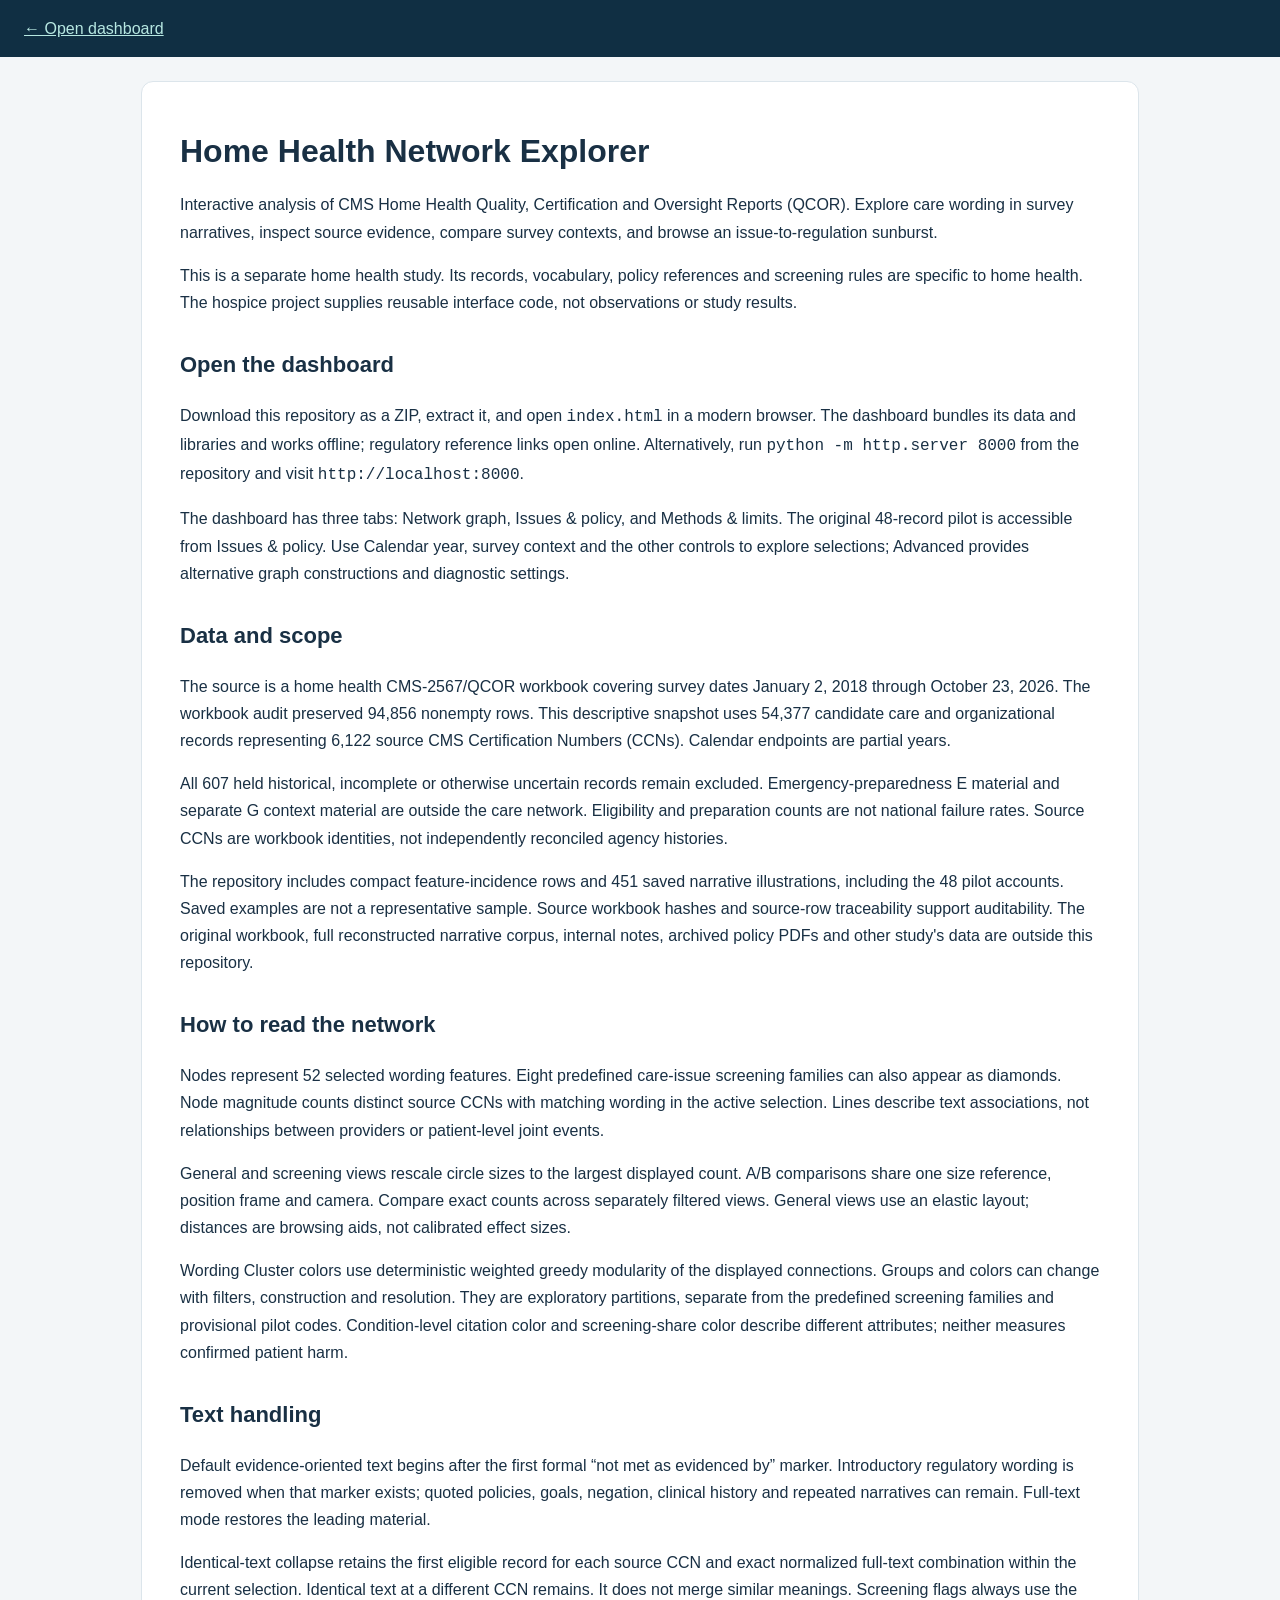
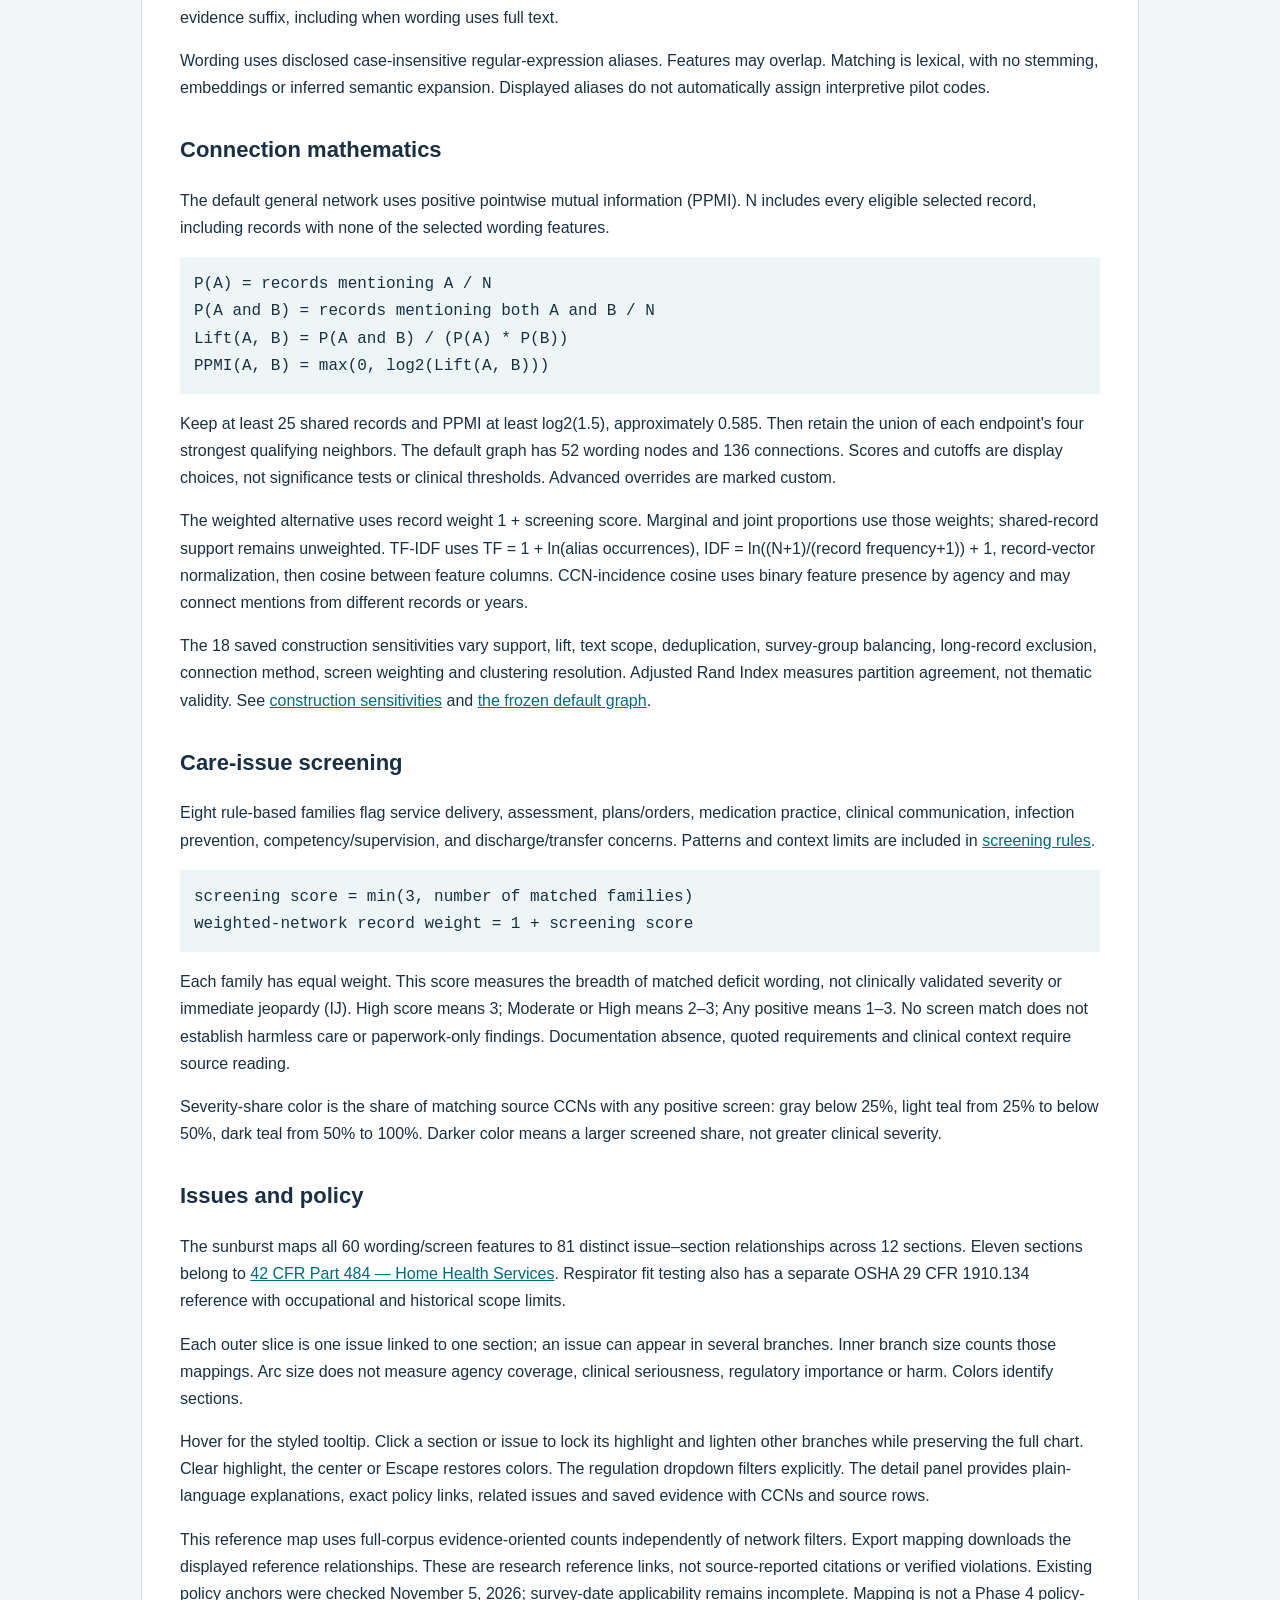
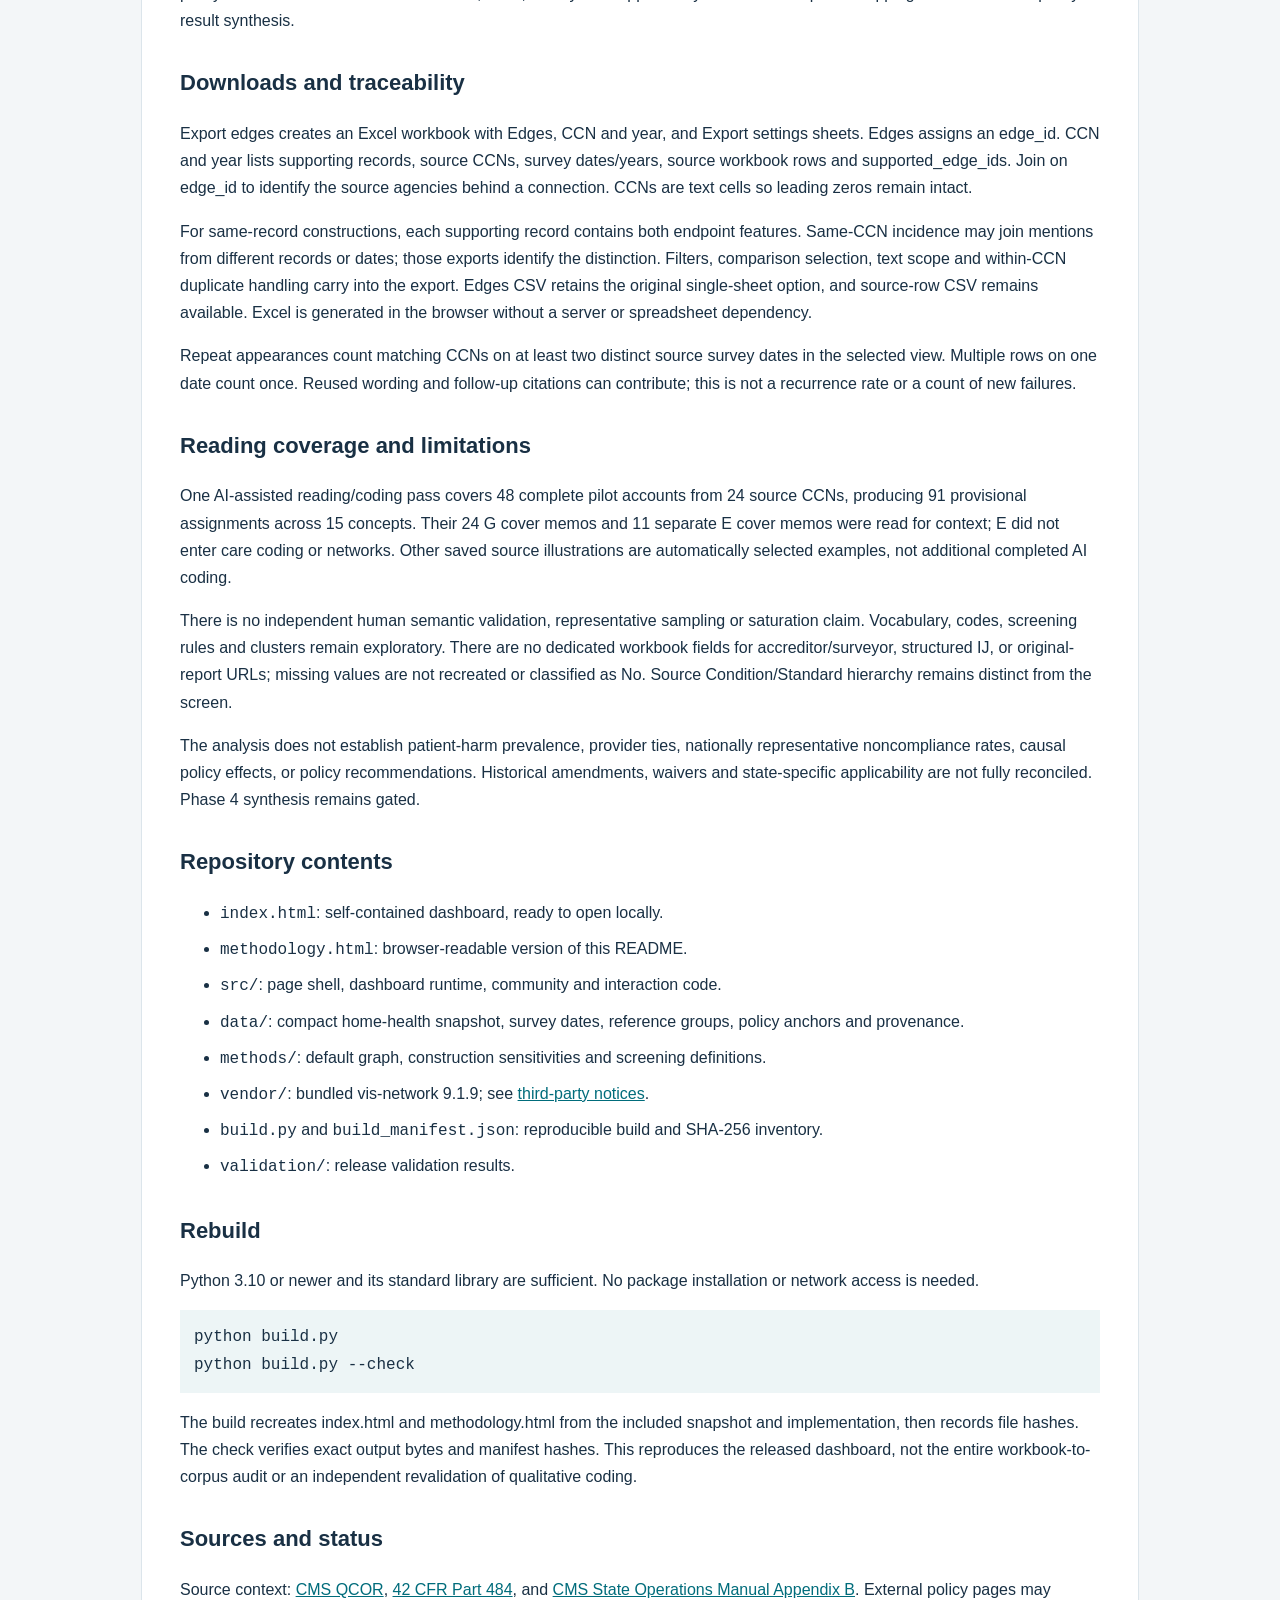
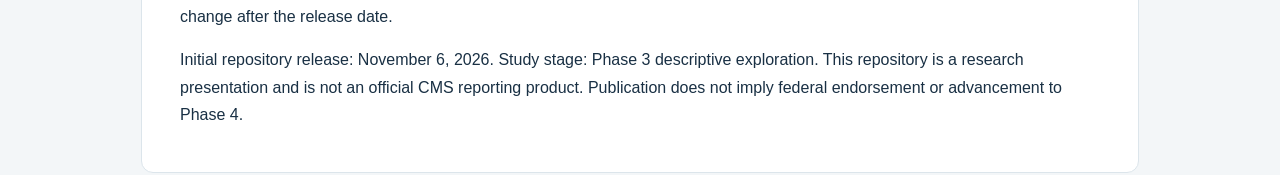
==== methodology.html @ 855890b9 "Publish home health network explorer and descriptive methodology" ====
<!doctype html><html lang="en"><head><meta charset="utf-8"><meta name="viewport" content="width=device-width,initial-scale=1"><title>Home Health Network Explorer · Methodology</title><style>body{margin:0;background:#f3f6f8;color:#193044;font:16px/1.7 Segoe UI,Arial,sans-serif}nav{background:#102f43;padding:15px 24px}nav a{color:#b7e8e2}main{max-width:920px;margin:24px auto;padding:28px 38px;background:white;border:1px solid #dce5eb;border-radius:12px}h1{line-height:1.2}h2{margin-top:30px;font-size:22px}a{color:#006c7b}pre{background:#edf5f6;padding:14px;overflow:auto}code{overflow-wrap:anywhere}li{margin:7px 0}@media(max-width:650px){main{padding:20px;margin:8px}h1{font-size:28px}}</style></head><body><nav><a href="index.html">← Open dashboard</a></nav><main><h1>Home Health Network Explorer</h1><p>Interactive analysis of CMS Home Health Quality, Certification and Oversight Reports (QCOR). Explore care wording in survey narratives, inspect source evidence, compare survey contexts, and browse an issue-to-regulation sunburst.</p><p>This is a separate home health study. Its records, vocabulary, policy references and screening rules are specific to home health. The hospice project supplies reusable interface code, not observations or study results.</p><h2 id="open-the-dashboard">Open the dashboard</h2><p>Download this repository as a ZIP, extract it, and open <code>index.html</code> in a modern browser. The dashboard bundles its data and libraries and works offline; regulatory reference links open online. Alternatively, run <code>python -m http.server 8000</code> from the repository and visit <code>http://localhost:8000</code>.</p><p>The dashboard has three tabs: Network graph, Issues &amp; policy, and Methods &amp; limits. The original 48-record pilot is accessible from Issues &amp; policy. Use Calendar year, survey context and the other controls to explore selections; Advanced provides alternative graph constructions and diagnostic settings.</p><h2 id="data-and-scope">Data and scope</h2><p>The source is a home health CMS-2567/QCOR workbook covering survey dates January 2, 2018 through October 23, 2026. The workbook audit preserved 94,856 nonempty rows. This descriptive snapshot uses 54,377 candidate care and organizational records representing 6,122 source CMS Certification Numbers (CCNs). Calendar endpoints are partial years.</p><p>All 607 held historical, incomplete or otherwise uncertain records remain excluded. Emergency-preparedness E material and separate G context material are outside the care network. Eligibility and preparation counts are not national failure rates. Source CCNs are workbook identities, not independently reconciled agency histories.</p><p>The repository includes compact feature-incidence rows and 451 saved narrative illustrations, including the 48 pilot accounts. Saved examples are not a representative sample. Source workbook hashes and source-row traceability support auditability. The original workbook, full reconstructed narrative corpus, internal notes, archived policy PDFs and other study&#x27;s data are outside this repository.</p><h2 id="how-to-read-the-network">How to read the network</h2><p>Nodes represent 52 selected wording features. Eight predefined care-issue screening families can also appear as diamonds. Node magnitude counts distinct source CCNs with matching wording in the active selection. Lines describe text associations, not relationships between providers or patient-level joint events.</p><p>General and screening views rescale circle sizes to the largest displayed count. A/B comparisons share one size reference, position frame and camera. Compare exact counts across separately filtered views. General views use an elastic layout; distances are browsing aids, not calibrated effect sizes.</p><p>Wording Cluster colors use deterministic weighted greedy modularity of the displayed connections. Groups and colors can change with filters, construction and resolution. They are exploratory partitions, separate from the predefined screening families and provisional pilot codes. Condition-level citation color and screening-share color describe different attributes; neither measures confirmed patient harm.</p><h2 id="text-handling">Text handling</h2><p>Default evidence-oriented text begins after the first formal “not met as evidenced by” marker. Introductory regulatory wording is removed when that marker exists; quoted policies, goals, negation, clinical history and repeated narratives can remain. Full-text mode restores the leading material.</p><p>Identical-text collapse retains the first eligible record for each source CCN and exact normalized full-text combination within the current selection. Identical text at a different CCN remains. It does not merge similar meanings. Screening flags always use the evidence suffix, including when wording uses full text.</p><p>Wording uses disclosed case-insensitive regular-expression aliases. Features may overlap. Matching is lexical, with no stemming, embeddings or inferred semantic expansion. Displayed aliases do not automatically assign interpretive pilot codes.</p><h2 id="connection-mathematics">Connection mathematics</h2><p>The default general network uses positive pointwise mutual information (PPMI). N includes every eligible selected record, including records with none of the selected wording features.</p><pre><code>P(A) = records mentioning A / N
P(A and B) = records mentioning both A and B / N
Lift(A, B) = P(A and B) / (P(A) * P(B))
PPMI(A, B) = max(0, log2(Lift(A, B)))</code></pre><p>Keep at least 25 shared records and PPMI at least log2(1.5), approximately 0.585. Then retain the union of each endpoint&#x27;s four strongest qualifying neighbors. The default graph has 52 wording nodes and 136 connections. Scores and cutoffs are display choices, not significance tests or clinical thresholds. Advanced overrides are marked custom.</p><p>The weighted alternative uses record weight 1 + screening score. Marginal and joint proportions use those weights; shared-record support remains unweighted. TF-IDF uses TF = 1 + ln(alias occurrences), IDF = ln((N+1)/(record frequency+1)) + 1, record-vector normalization, then cosine between feature columns. CCN-incidence cosine uses binary feature presence by agency and may connect mentions from different records or years.</p><p>The 18 saved construction sensitivities vary support, lift, text scope, deduplication, survey-group balancing, long-record exclusion, connection method, screen weighting and clustering resolution. Adjusted Rand Index measures partition agreement, not thematic validity. See <a href="methods/construction_sensitivities.json">construction sensitivities</a> and <a href="methods/default_graph.json">the frozen default graph</a>.</p><h2 id="care-issue-screening">Care-issue screening</h2><p>Eight rule-based families flag service delivery, assessment, plans/orders, medication practice, clinical communication, infection prevention, competency/supervision, and discharge/transfer concerns. Patterns and context limits are included in <a href="methods/screening_rules.json">screening rules</a>.</p><pre><code>screening score = min(3, number of matched families)
weighted-network record weight = 1 + screening score</code></pre><p>Each family has equal weight. This score measures the breadth of matched deficit wording, not clinically validated severity or immediate jeopardy (IJ). High score means 3; Moderate or High means 2–3; Any positive means 1–3. No screen match does not establish harmless care or paperwork-only findings. Documentation absence, quoted requirements and clinical context require source reading.</p><p>Severity-share color is the share of matching source CCNs with any positive screen: gray below 25%, light teal from 25% to below 50%, dark teal from 50% to 100%. Darker color means a larger screened share, not greater clinical severity.</p><h2 id="issues-and-policy">Issues and policy</h2><p>The sunburst maps all 60 wording/screen features to 81 distinct issue–section relationships across 12 sections. Eleven sections belong to <a href="https://www.ecfr.gov/current/title-42/chapter-IV/subchapter-G/part-484">42 CFR Part 484 — Home Health Services</a>. Respirator fit testing also has a separate OSHA 29 CFR 1910.134 reference with occupational and historical scope limits.</p><p>Each outer slice is one issue linked to one section; an issue can appear in several branches. Inner branch size counts those mappings. Arc size does not measure agency coverage, clinical seriousness, regulatory importance or harm. Colors identify sections.</p><p>Hover for the styled tooltip. Click a section or issue to lock its highlight and lighten other branches while preserving the full chart. Clear highlight, the center or Escape restores colors. The regulation dropdown filters explicitly. The detail panel provides plain-language explanations, exact policy links, related issues and saved evidence with CCNs and source rows.</p><p>This reference map uses full-corpus evidence-oriented counts independently of network filters. Export mapping downloads the displayed reference relationships. These are research reference links, not source-reported citations or verified violations. Existing policy anchors were checked November 5, 2026; survey-date applicability remains incomplete. Mapping is not a Phase 4 policy-result synthesis.</p><h2 id="downloads-and-traceability">Downloads and traceability</h2><p>Export edges creates an Excel workbook with Edges, CCN and year, and Export settings sheets. Edges assigns an edge_id. CCN and year lists supporting records, source CCNs, survey dates/years, source workbook rows and supported_edge_ids. Join on edge_id to identify the source agencies behind a connection. CCNs are text cells so leading zeros remain intact.</p><p>For same-record constructions, each supporting record contains both endpoint features. Same-CCN incidence may join mentions from different records or dates; those exports identify the distinction. Filters, comparison selection, text scope and within-CCN duplicate handling carry into the export. Edges CSV retains the original single-sheet option, and source-row CSV remains available. Excel is generated in the browser without a server or spreadsheet dependency.</p><p>Repeat appearances count matching CCNs on at least two distinct source survey dates in the selected view. Multiple rows on one date count once. Reused wording and follow-up citations can contribute; this is not a recurrence rate or a count of new failures.</p><h2 id="reading-coverage-and-limitations">Reading coverage and limitations</h2><p>One AI-assisted reading/coding pass covers 48 complete pilot accounts from 24 source CCNs, producing 91 provisional assignments across 15 concepts. Their 24 G cover memos and 11 separate E cover memos were read for context; E did not enter care coding or networks. Other saved source illustrations are automatically selected examples, not additional completed AI coding.</p><p>There is no independent human semantic validation, representative sampling or saturation claim. Vocabulary, codes, screening rules and clusters remain exploratory. There are no dedicated workbook fields for accreditor/surveyor, structured IJ, or original-report URLs; missing values are not recreated or classified as No. Source Condition/Standard hierarchy remains distinct from the screen.</p><p>The analysis does not establish patient-harm prevalence, provider ties, nationally representative noncompliance rates, causal policy effects, or policy recommendations. Historical amendments, waivers and state-specific applicability are not fully reconciled. Phase 4 synthesis remains gated.</p><h2 id="repository-contents">Repository contents</h2><ul><li><code>index.html</code>: self-contained dashboard, ready to open locally.</li><li><code>methodology.html</code>: browser-readable version of this README.</li><li><code>src/</code>: page shell, dashboard runtime, community and interaction code.</li><li><code>data/</code>: compact home-health snapshot, survey dates, reference groups, policy anchors and provenance.</li><li><code>methods/</code>: default graph, construction sensitivities and screening definitions.</li><li><code>vendor/</code>: bundled vis-network 9.1.9; see <a href="THIRD_PARTY_NOTICES.md">third-party notices</a>.</li><li><code>build.py</code> and <code>build_manifest.json</code>: reproducible build and SHA-256 inventory.</li><li><code>validation/</code>: release validation results.</li></ul><h2 id="rebuild">Rebuild</h2><p>Python 3.10 or newer and its standard library are sufficient. No package installation or network access is needed.</p><pre><code>python build.py
python build.py --check</code></pre><p>The build recreates index.html and methodology.html from the included snapshot and implementation, then records file hashes. The check verifies exact output bytes and manifest hashes. This reproduces the released dashboard, not the entire workbook-to-corpus audit or an independent revalidation of qualitative coding.</p><h2 id="sources-and-status">Sources and status</h2><p>Source context: <a href="https://qcor.cms.gov/main.jsp">CMS QCOR</a>, <a href="https://www.ecfr.gov/current/title-42/chapter-IV/subchapter-G/part-484">42 CFR Part 484</a>, and <a href="https://www.cms.gov/Regulations-and-Guidance/Guidance/Manuals/Downloads/som107ap_b_hha.pdf">CMS State Operations Manual Appendix B</a>. External policy pages may change after the release date.</p><p>Initial repository release: November 6, 2026. Study stage: Phase 3 descriptive exploration. This repository is a research presentation and is not an official CMS reporting product. Publication does not imply federal endorsement or advancement to Phase 4.</p></main></body></html>
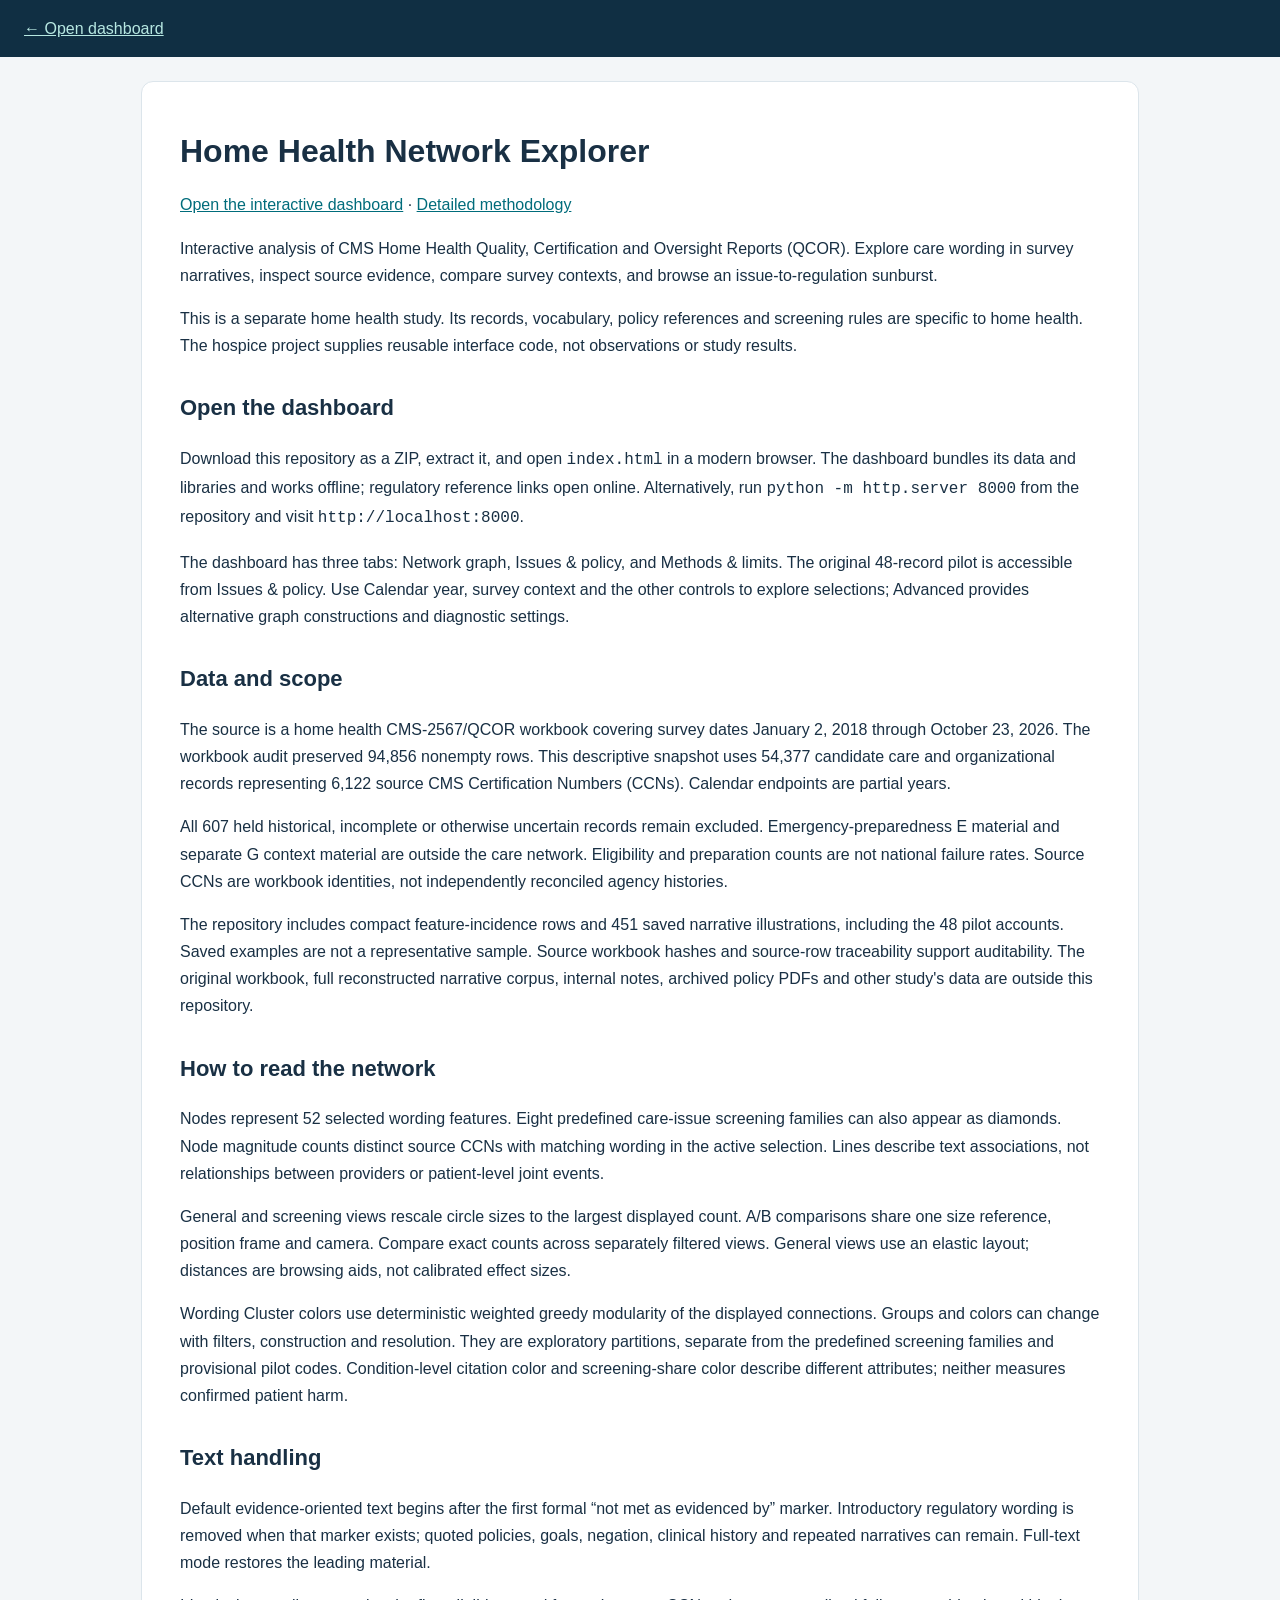
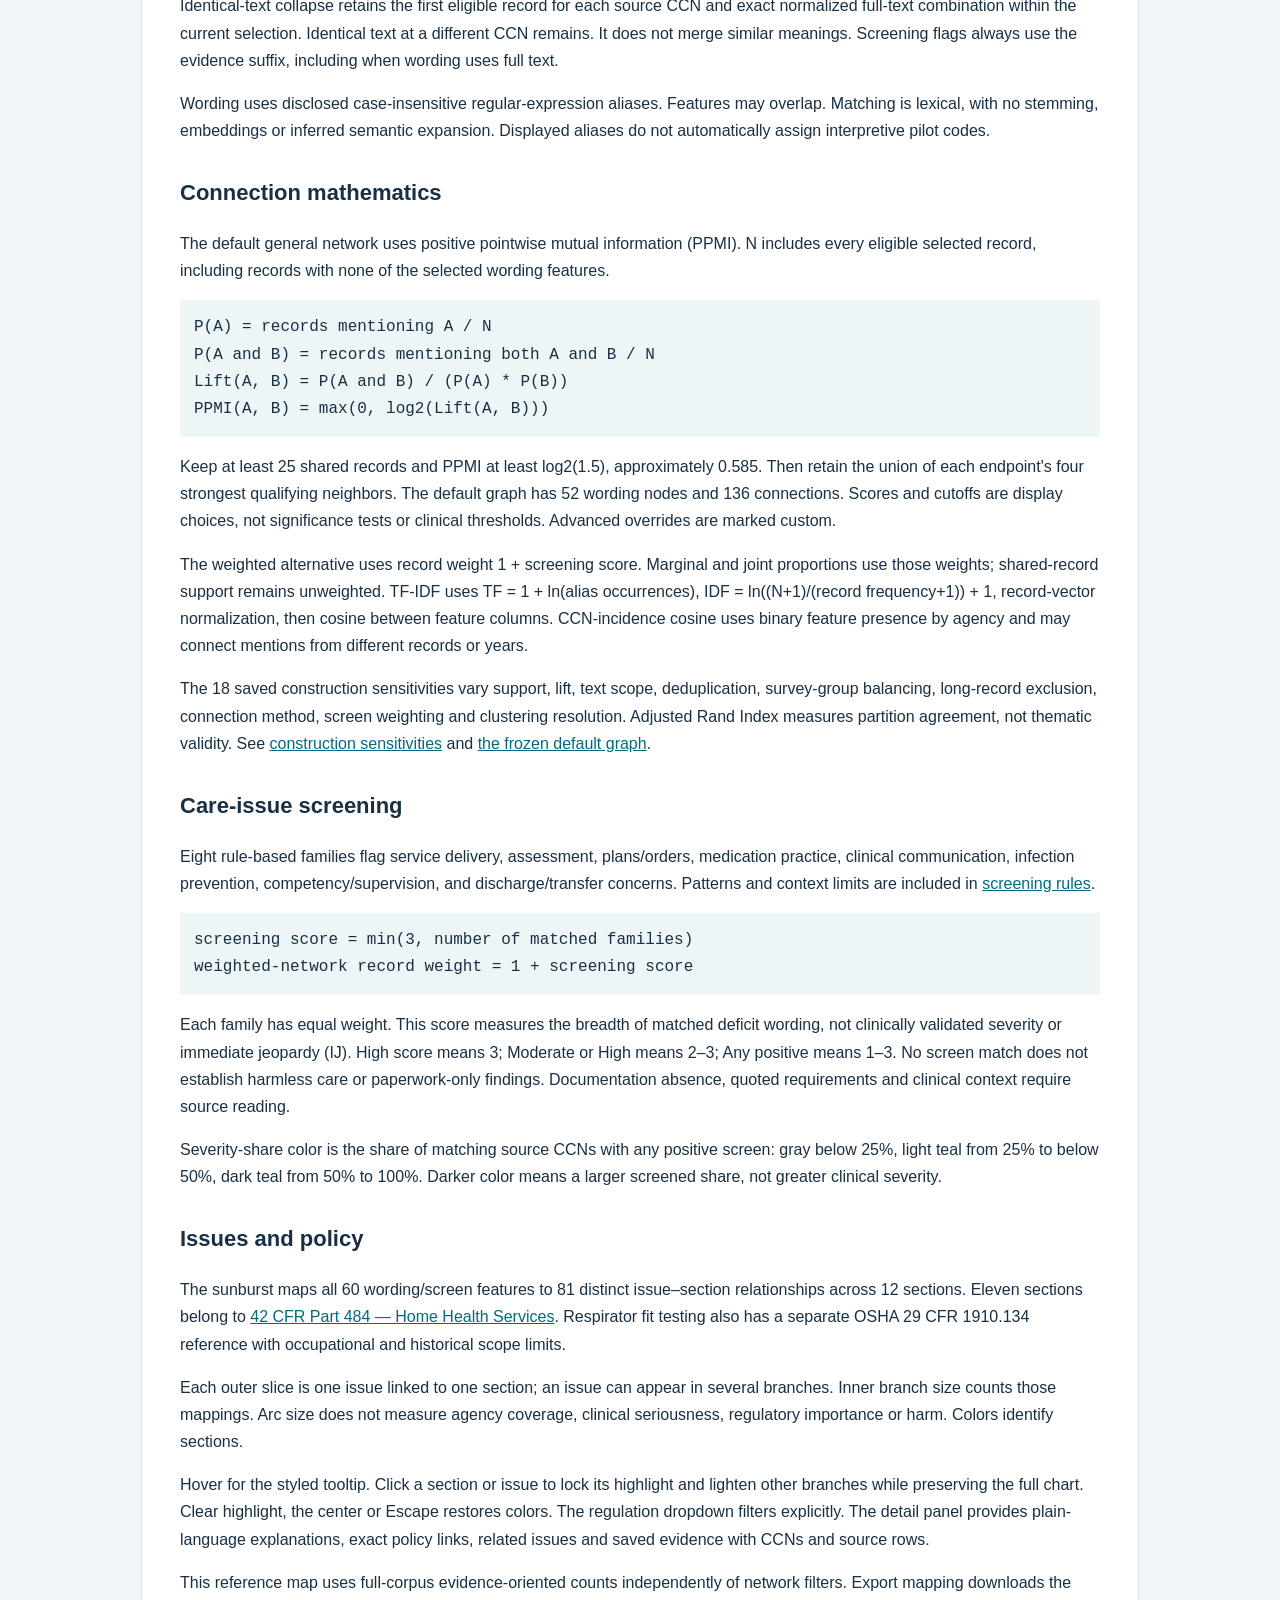
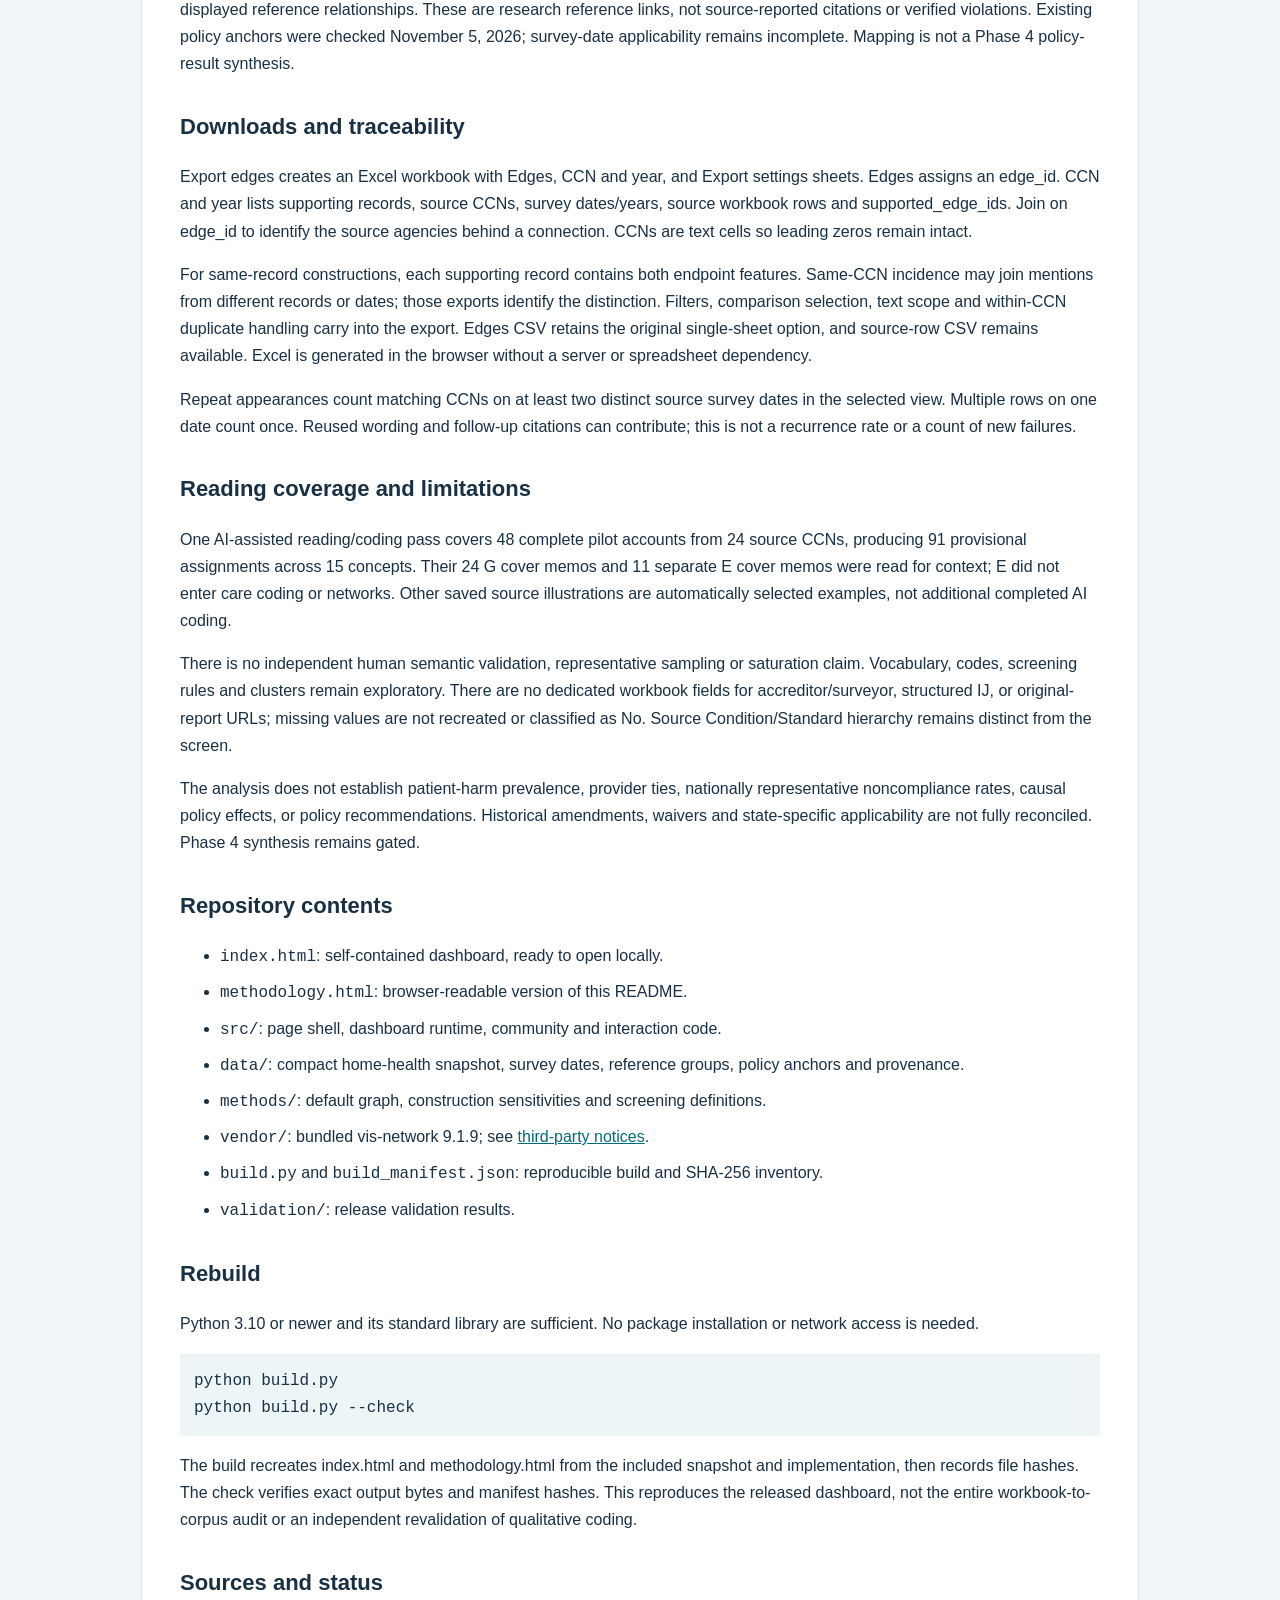
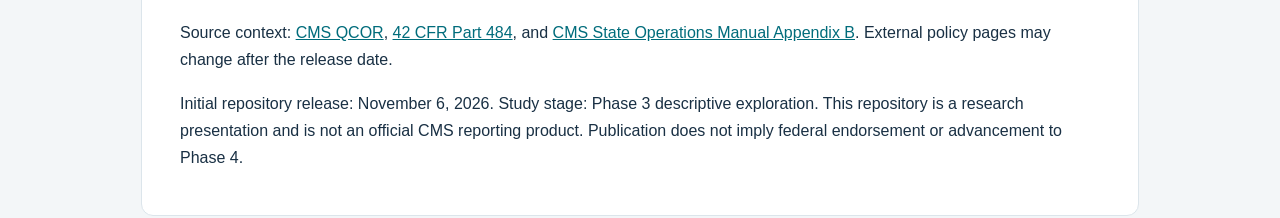
==== commit 925f7759: "Link dashboard and methodology from repository README" ====
--- a/methodology.html
+++ b/methodology.html
@@ -1,4 +1,4 @@
-<!doctype html><html lang="en"><head><meta charset="utf-8"><meta name="viewport" content="width=device-width,initial-scale=1"><title>Home Health Network Explorer · Methodology</title><style>body{margin:0;background:#f3f6f8;color:#193044;font:16px/1.7 Segoe UI,Arial,sans-serif}nav{background:#102f43;padding:15px 24px}nav a{color:#b7e8e2}main{max-width:920px;margin:24px auto;padding:28px 38px;background:white;border:1px solid #dce5eb;border-radius:12px}h1{line-height:1.2}h2{margin-top:30px;font-size:22px}a{color:#006c7b}pre{background:#edf5f6;padding:14px;overflow:auto}code{overflow-wrap:anywhere}li{margin:7px 0}@media(max-width:650px){main{padding:20px;margin:8px}h1{font-size:28px}}</style></head><body><nav><a href="index.html">← Open dashboard</a></nav><main><h1>Home Health Network Explorer</h1><p>Interactive analysis of CMS Home Health Quality, Certification and Oversight Reports (QCOR). Explore care wording in survey narratives, inspect source evidence, compare survey contexts, and browse an issue-to-regulation sunburst.</p><p>This is a separate home health study. Its records, vocabulary, policy references and screening rules are specific to home health. The hospice project supplies reusable interface code, not observations or study results.</p><h2 id="open-the-dashboard">Open the dashboard</h2><p>Download this repository as a ZIP, extract it, and open <code>index.html</code> in a modern browser. The dashboard bundles its data and libraries and works offline; regulatory reference links open online. Alternatively, run <code>python -m http.server 8000</code> from the repository and visit <code>http://localhost:8000</code>.</p><p>The dashboard has three tabs: Network graph, Issues &amp; policy, and Methods &amp; limits. The original 48-record pilot is accessible from Issues &amp; policy. Use Calendar year, survey context and the other controls to explore selections; Advanced provides alternative graph constructions and diagnostic settings.</p><h2 id="data-and-scope">Data and scope</h2><p>The source is a home health CMS-2567/QCOR workbook covering survey dates January 2, 2018 through October 23, 2026. The workbook audit preserved 94,856 nonempty rows. This descriptive snapshot uses 54,377 candidate care and organizational records representing 6,122 source CMS Certification Numbers (CCNs). Calendar endpoints are partial years.</p><p>All 607 held historical, incomplete or otherwise uncertain records remain excluded. Emergency-preparedness E material and separate G context material are outside the care network. Eligibility and preparation counts are not national failure rates. Source CCNs are workbook identities, not independently reconciled agency histories.</p><p>The repository includes compact feature-incidence rows and 451 saved narrative illustrations, including the 48 pilot accounts. Saved examples are not a representative sample. Source workbook hashes and source-row traceability support auditability. The original workbook, full reconstructed narrative corpus, internal notes, archived policy PDFs and other study&#x27;s data are outside this repository.</p><h2 id="how-to-read-the-network">How to read the network</h2><p>Nodes represent 52 selected wording features. Eight predefined care-issue screening families can also appear as diamonds. Node magnitude counts distinct source CCNs with matching wording in the active selection. Lines describe text associations, not relationships between providers or patient-level joint events.</p><p>General and screening views rescale circle sizes to the largest displayed count. A/B comparisons share one size reference, position frame and camera. Compare exact counts across separately filtered views. General views use an elastic layout; distances are browsing aids, not calibrated effect sizes.</p><p>Wording Cluster colors use deterministic weighted greedy modularity of the displayed connections. Groups and colors can change with filters, construction and resolution. They are exploratory partitions, separate from the predefined screening families and provisional pilot codes. Condition-level citation color and screening-share color describe different attributes; neither measures confirmed patient harm.</p><h2 id="text-handling">Text handling</h2><p>Default evidence-oriented text begins after the first formal “not met as evidenced by” marker. Introductory regulatory wording is removed when that marker exists; quoted policies, goals, negation, clinical history and repeated narratives can remain. Full-text mode restores the leading material.</p><p>Identical-text collapse retains the first eligible record for each source CCN and exact normalized full-text combination within the current selection. Identical text at a different CCN remains. It does not merge similar meanings. Screening flags always use the evidence suffix, including when wording uses full text.</p><p>Wording uses disclosed case-insensitive regular-expression aliases. Features may overlap. Matching is lexical, with no stemming, embeddings or inferred semantic expansion. Displayed aliases do not automatically assign interpretive pilot codes.</p><h2 id="connection-mathematics">Connection mathematics</h2><p>The default general network uses positive pointwise mutual information (PPMI). N includes every eligible selected record, including records with none of the selected wording features.</p><pre><code>P(A) = records mentioning A / N
+<!doctype html><html lang="en"><head><meta charset="utf-8"><meta name="viewport" content="width=device-width,initial-scale=1"><title>Home Health Network Explorer · Methodology</title><style>body{margin:0;background:#f3f6f8;color:#193044;font:16px/1.7 Segoe UI,Arial,sans-serif}nav{background:#102f43;padding:15px 24px}nav a{color:#b7e8e2}main{max-width:920px;margin:24px auto;padding:28px 38px;background:white;border:1px solid #dce5eb;border-radius:12px}h1{line-height:1.2}h2{margin-top:30px;font-size:22px}a{color:#006c7b}pre{background:#edf5f6;padding:14px;overflow:auto}code{overflow-wrap:anywhere}li{margin:7px 0}@media(max-width:650px){main{padding:20px;margin:8px}h1{font-size:28px}}</style></head><body><nav><a href="index.html">← Open dashboard</a></nav><main><h1>Home Health Network Explorer</h1><p><a href="https://martinblanco-aspe.github.io/home-health-network-explorer/">Open the interactive dashboard</a> · <a href="https://martinblanco-aspe.github.io/home-health-network-explorer/methodology.html">Detailed methodology</a></p><p>Interactive analysis of CMS Home Health Quality, Certification and Oversight Reports (QCOR). Explore care wording in survey narratives, inspect source evidence, compare survey contexts, and browse an issue-to-regulation sunburst.</p><p>This is a separate home health study. Its records, vocabulary, policy references and screening rules are specific to home health. The hospice project supplies reusable interface code, not observations or study results.</p><h2 id="open-the-dashboard">Open the dashboard</h2><p>Download this repository as a ZIP, extract it, and open <code>index.html</code> in a modern browser. The dashboard bundles its data and libraries and works offline; regulatory reference links open online. Alternatively, run <code>python -m http.server 8000</code> from the repository and visit <code>http://localhost:8000</code>.</p><p>The dashboard has three tabs: Network graph, Issues &amp; policy, and Methods &amp; limits. The original 48-record pilot is accessible from Issues &amp; policy. Use Calendar year, survey context and the other controls to explore selections; Advanced provides alternative graph constructions and diagnostic settings.</p><h2 id="data-and-scope">Data and scope</h2><p>The source is a home health CMS-2567/QCOR workbook covering survey dates January 2, 2018 through October 23, 2026. The workbook audit preserved 94,856 nonempty rows. This descriptive snapshot uses 54,377 candidate care and organizational records representing 6,122 source CMS Certification Numbers (CCNs). Calendar endpoints are partial years.</p><p>All 607 held historical, incomplete or otherwise uncertain records remain excluded. Emergency-preparedness E material and separate G context material are outside the care network. Eligibility and preparation counts are not national failure rates. Source CCNs are workbook identities, not independently reconciled agency histories.</p><p>The repository includes compact feature-incidence rows and 451 saved narrative illustrations, including the 48 pilot accounts. Saved examples are not a representative sample. Source workbook hashes and source-row traceability support auditability. The original workbook, full reconstructed narrative corpus, internal notes, archived policy PDFs and other study&#x27;s data are outside this repository.</p><h2 id="how-to-read-the-network">How to read the network</h2><p>Nodes represent 52 selected wording features. Eight predefined care-issue screening families can also appear as diamonds. Node magnitude counts distinct source CCNs with matching wording in the active selection. Lines describe text associations, not relationships between providers or patient-level joint events.</p><p>General and screening views rescale circle sizes to the largest displayed count. A/B comparisons share one size reference, position frame and camera. Compare exact counts across separately filtered views. General views use an elastic layout; distances are browsing aids, not calibrated effect sizes.</p><p>Wording Cluster colors use deterministic weighted greedy modularity of the displayed connections. Groups and colors can change with filters, construction and resolution. They are exploratory partitions, separate from the predefined screening families and provisional pilot codes. Condition-level citation color and screening-share color describe different attributes; neither measures confirmed patient harm.</p><h2 id="text-handling">Text handling</h2><p>Default evidence-oriented text begins after the first formal “not met as evidenced by” marker. Introductory regulatory wording is removed when that marker exists; quoted policies, goals, negation, clinical history and repeated narratives can remain. Full-text mode restores the leading material.</p><p>Identical-text collapse retains the first eligible record for each source CCN and exact normalized full-text combination within the current selection. Identical text at a different CCN remains. It does not merge similar meanings. Screening flags always use the evidence suffix, including when wording uses full text.</p><p>Wording uses disclosed case-insensitive regular-expression aliases. Features may overlap. Matching is lexical, with no stemming, embeddings or inferred semantic expansion. Displayed aliases do not automatically assign interpretive pilot codes.</p><h2 id="connection-mathematics">Connection mathematics</h2><p>The default general network uses positive pointwise mutual information (PPMI). N includes every eligible selected record, including records with none of the selected wording features.</p><pre><code>P(A) = records mentioning A / N
 P(A and B) = records mentioning both A and B / N
 Lift(A, B) = P(A and B) / (P(A) * P(B))
 PPMI(A, B) = max(0, log2(Lift(A, B)))</code></pre><p>Keep at least 25 shared records and PPMI at least log2(1.5), approximately 0.585. Then retain the union of each endpoint&#x27;s four strongest qualifying neighbors. The default graph has 52 wording nodes and 136 connections. Scores and cutoffs are display choices, not significance tests or clinical thresholds. Advanced overrides are marked custom.</p><p>The weighted alternative uses record weight 1 + screening score. Marginal and joint proportions use those weights; shared-record support remains unweighted. TF-IDF uses TF = 1 + ln(alias occurrences), IDF = ln((N+1)/(record frequency+1)) + 1, record-vector normalization, then cosine between feature columns. CCN-incidence cosine uses binary feature presence by agency and may connect mentions from different records or years.</p><p>The 18 saved construction sensitivities vary support, lift, text scope, deduplication, survey-group balancing, long-record exclusion, connection method, screen weighting and clustering resolution. Adjusted Rand Index measures partition agreement, not thematic validity. See <a href="methods/construction_sensitivities.json">construction sensitivities</a> and <a href="methods/default_graph.json">the frozen default graph</a>.</p><h2 id="care-issue-screening">Care-issue screening</h2><p>Eight rule-based families flag service delivery, assessment, plans/orders, medication practice, clinical communication, infection prevention, competency/supervision, and discharge/transfer concerns. Patterns and context limits are included in <a href="methods/screening_rules.json">screening rules</a>.</p><pre><code>screening score = min(3, number of matched families)
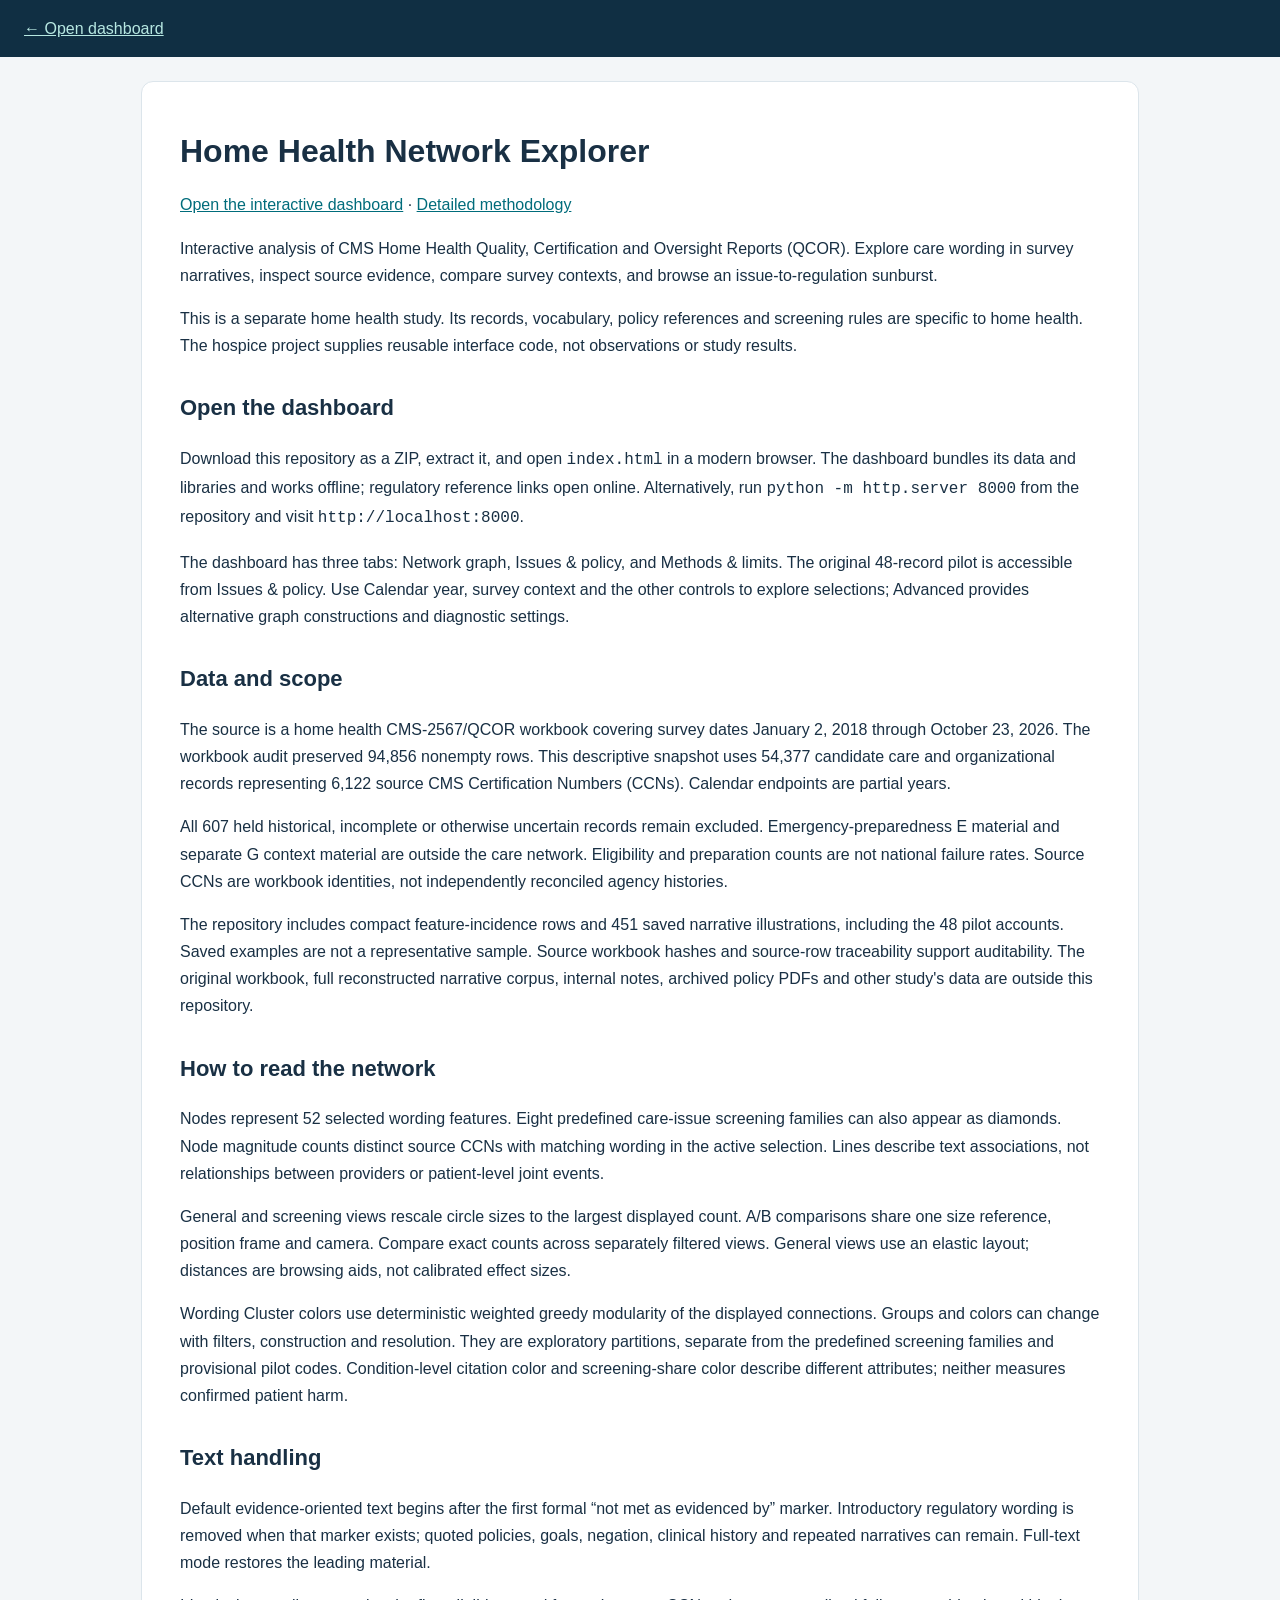
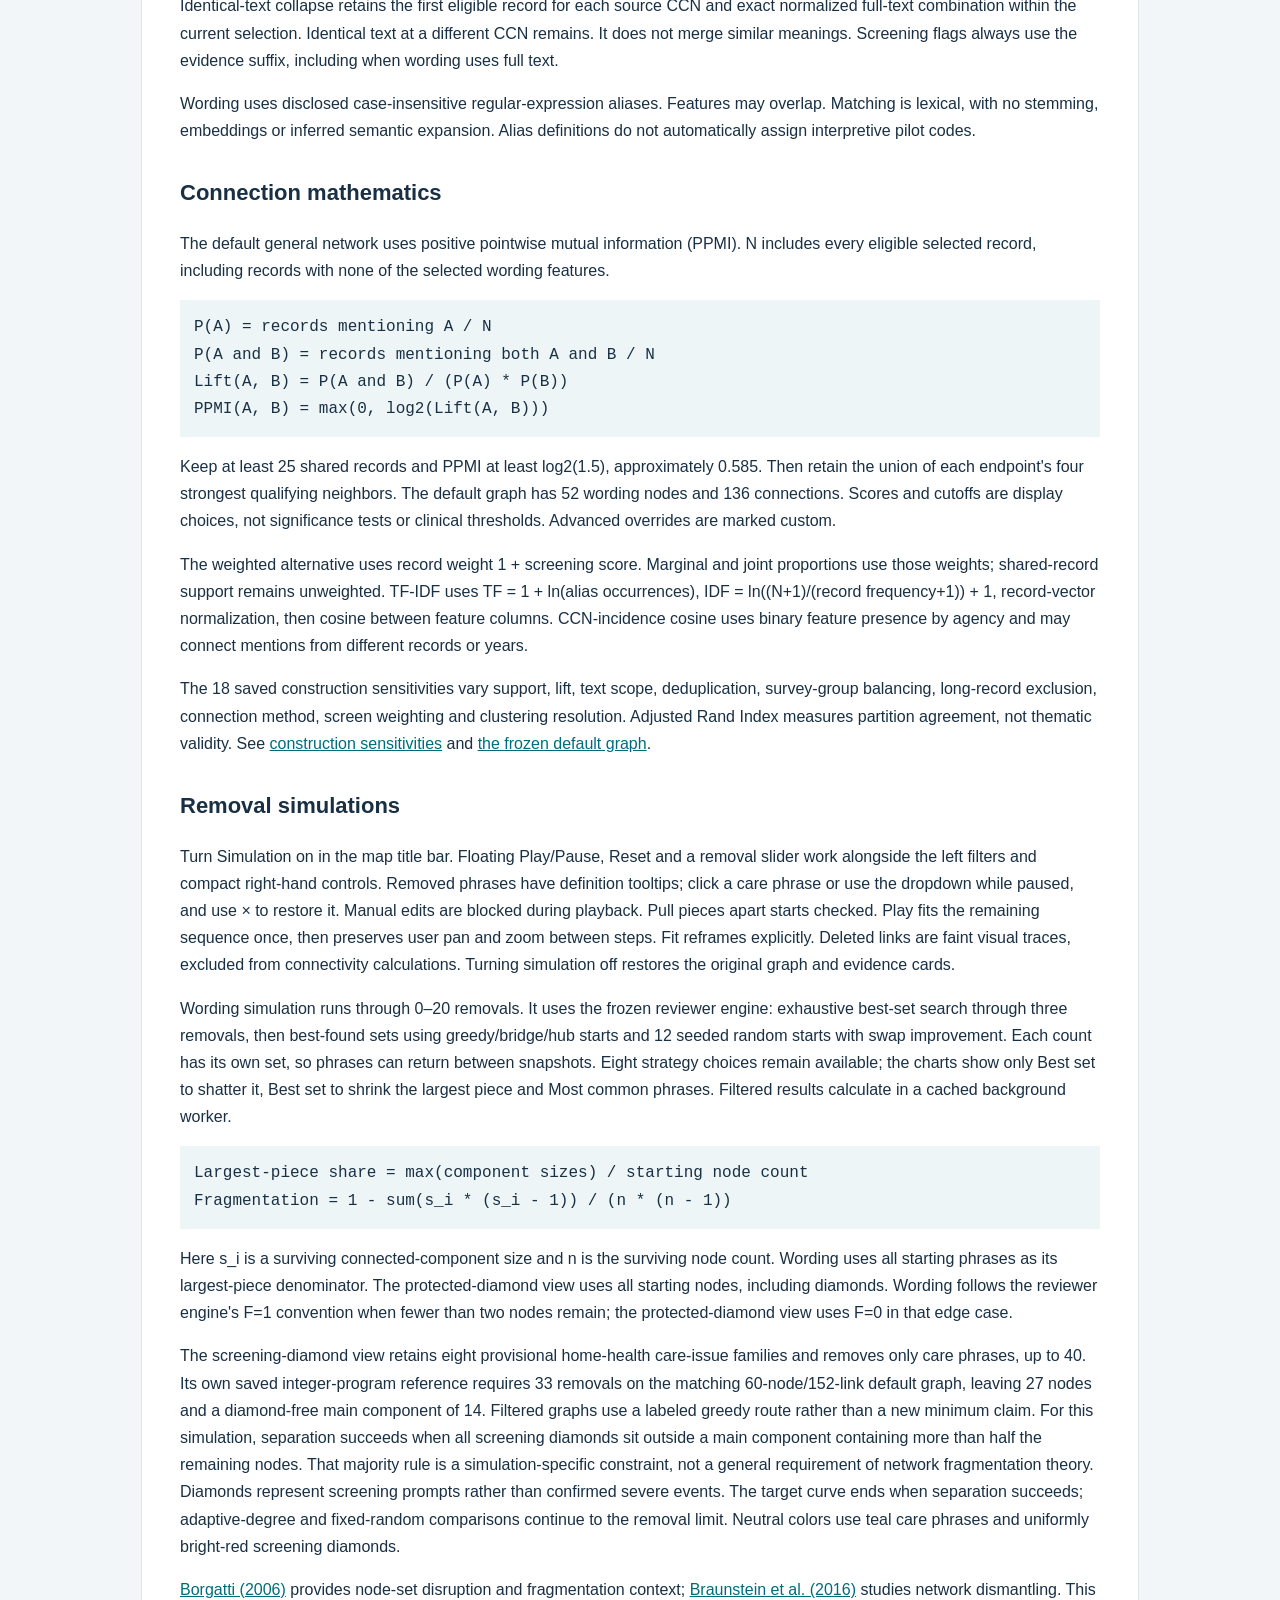
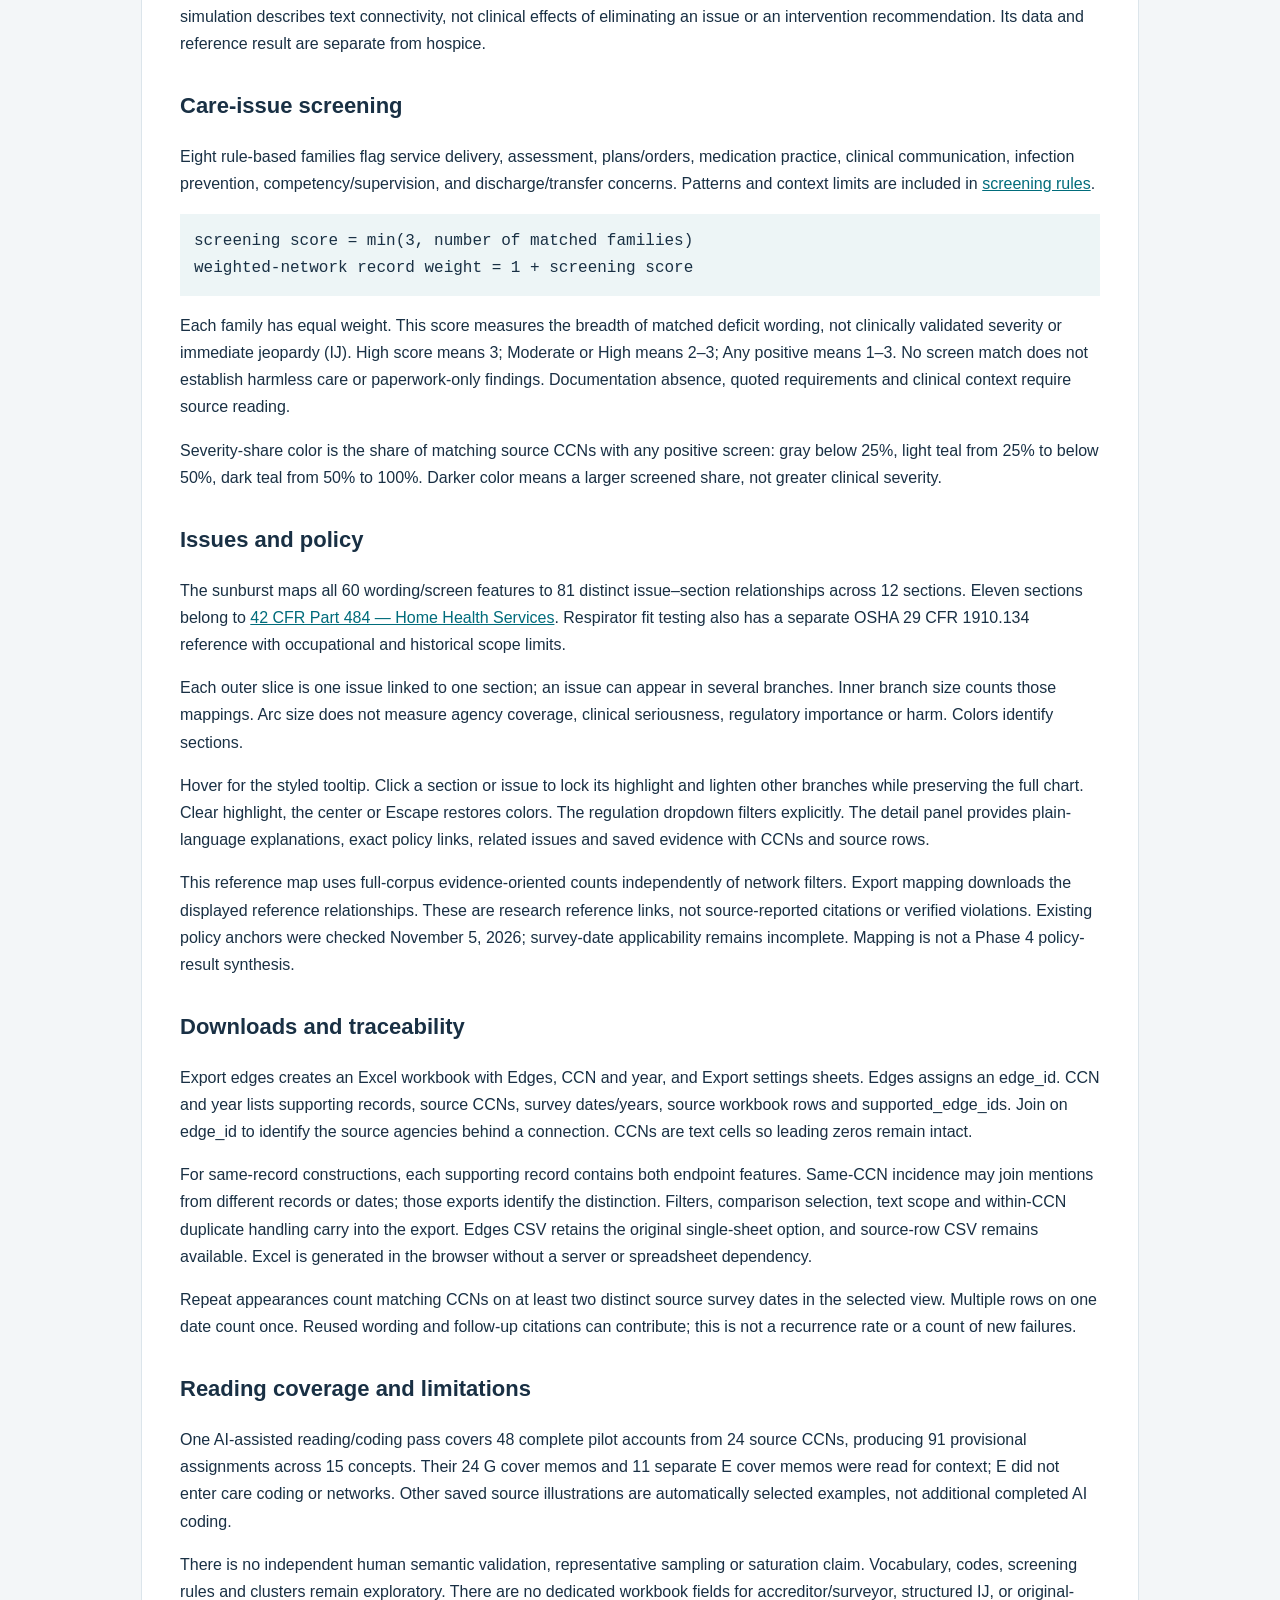
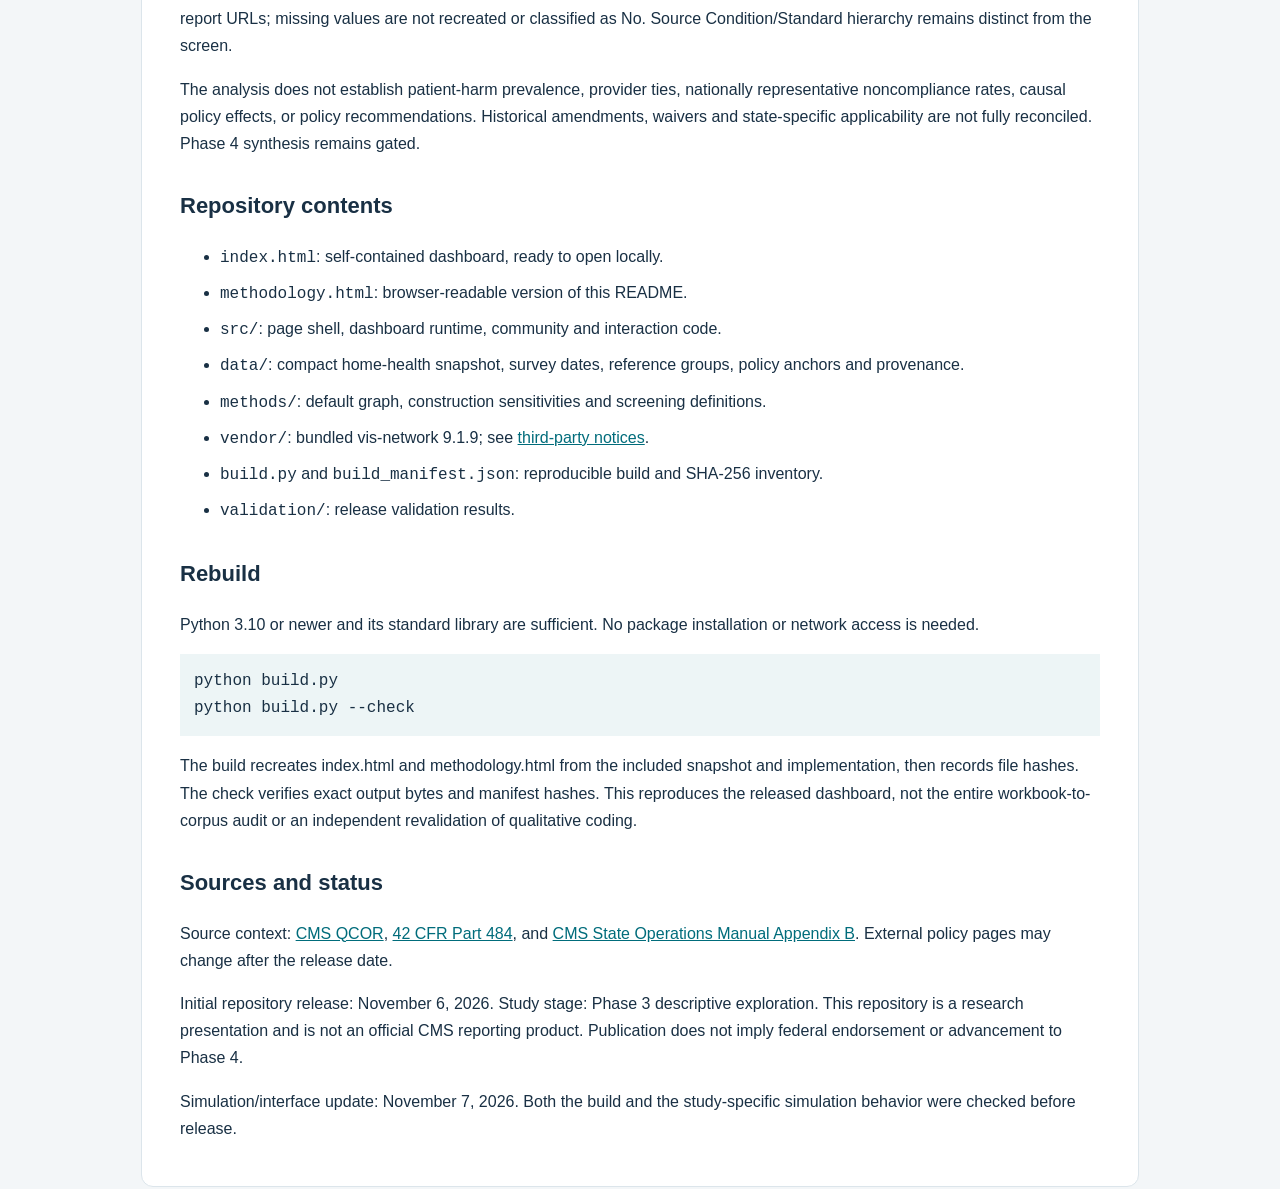
==== commit 9cddc422: "Mirror simulation controls and interactions with home-health-specific results" ====
--- a/methodology.html
+++ b/methodology.html
@@ -1,6 +1,7 @@
-<!doctype html><html lang="en"><head><meta charset="utf-8"><meta name="viewport" content="width=device-width,initial-scale=1"><title>Home Health Network Explorer · Methodology</title><style>body{margin:0;background:#f3f6f8;color:#193044;font:16px/1.7 Segoe UI,Arial,sans-serif}nav{background:#102f43;padding:15px 24px}nav a{color:#b7e8e2}main{max-width:920px;margin:24px auto;padding:28px 38px;background:white;border:1px solid #dce5eb;border-radius:12px}h1{line-height:1.2}h2{margin-top:30px;font-size:22px}a{color:#006c7b}pre{background:#edf5f6;padding:14px;overflow:auto}code{overflow-wrap:anywhere}li{margin:7px 0}@media(max-width:650px){main{padding:20px;margin:8px}h1{font-size:28px}}</style></head><body><nav><a href="index.html">← Open dashboard</a></nav><main><h1>Home Health Network Explorer</h1><p><a href="https://martinblanco-aspe.github.io/home-health-network-explorer/">Open the interactive dashboard</a> · <a href="https://martinblanco-aspe.github.io/home-health-network-explorer/methodology.html">Detailed methodology</a></p><p>Interactive analysis of CMS Home Health Quality, Certification and Oversight Reports (QCOR). Explore care wording in survey narratives, inspect source evidence, compare survey contexts, and browse an issue-to-regulation sunburst.</p><p>This is a separate home health study. Its records, vocabulary, policy references and screening rules are specific to home health. The hospice project supplies reusable interface code, not observations or study results.</p><h2 id="open-the-dashboard">Open the dashboard</h2><p>Download this repository as a ZIP, extract it, and open <code>index.html</code> in a modern browser. The dashboard bundles its data and libraries and works offline; regulatory reference links open online. Alternatively, run <code>python -m http.server 8000</code> from the repository and visit <code>http://localhost:8000</code>.</p><p>The dashboard has three tabs: Network graph, Issues &amp; policy, and Methods &amp; limits. The original 48-record pilot is accessible from Issues &amp; policy. Use Calendar year, survey context and the other controls to explore selections; Advanced provides alternative graph constructions and diagnostic settings.</p><h2 id="data-and-scope">Data and scope</h2><p>The source is a home health CMS-2567/QCOR workbook covering survey dates January 2, 2018 through October 23, 2026. The workbook audit preserved 94,856 nonempty rows. This descriptive snapshot uses 54,377 candidate care and organizational records representing 6,122 source CMS Certification Numbers (CCNs). Calendar endpoints are partial years.</p><p>All 607 held historical, incomplete or otherwise uncertain records remain excluded. Emergency-preparedness E material and separate G context material are outside the care network. Eligibility and preparation counts are not national failure rates. Source CCNs are workbook identities, not independently reconciled agency histories.</p><p>The repository includes compact feature-incidence rows and 451 saved narrative illustrations, including the 48 pilot accounts. Saved examples are not a representative sample. Source workbook hashes and source-row traceability support auditability. The original workbook, full reconstructed narrative corpus, internal notes, archived policy PDFs and other study&#x27;s data are outside this repository.</p><h2 id="how-to-read-the-network">How to read the network</h2><p>Nodes represent 52 selected wording features. Eight predefined care-issue screening families can also appear as diamonds. Node magnitude counts distinct source CCNs with matching wording in the active selection. Lines describe text associations, not relationships between providers or patient-level joint events.</p><p>General and screening views rescale circle sizes to the largest displayed count. A/B comparisons share one size reference, position frame and camera. Compare exact counts across separately filtered views. General views use an elastic layout; distances are browsing aids, not calibrated effect sizes.</p><p>Wording Cluster colors use deterministic weighted greedy modularity of the displayed connections. Groups and colors can change with filters, construction and resolution. They are exploratory partitions, separate from the predefined screening families and provisional pilot codes. Condition-level citation color and screening-share color describe different attributes; neither measures confirmed patient harm.</p><h2 id="text-handling">Text handling</h2><p>Default evidence-oriented text begins after the first formal “not met as evidenced by” marker. Introductory regulatory wording is removed when that marker exists; quoted policies, goals, negation, clinical history and repeated narratives can remain. Full-text mode restores the leading material.</p><p>Identical-text collapse retains the first eligible record for each source CCN and exact normalized full-text combination within the current selection. Identical text at a different CCN remains. It does not merge similar meanings. Screening flags always use the evidence suffix, including when wording uses full text.</p><p>Wording uses disclosed case-insensitive regular-expression aliases. Features may overlap. Matching is lexical, with no stemming, embeddings or inferred semantic expansion. Displayed aliases do not automatically assign interpretive pilot codes.</p><h2 id="connection-mathematics">Connection mathematics</h2><p>The default general network uses positive pointwise mutual information (PPMI). N includes every eligible selected record, including records with none of the selected wording features.</p><pre><code>P(A) = records mentioning A / N
+<!doctype html><html lang="en"><head><meta charset="utf-8"><meta name="viewport" content="width=device-width,initial-scale=1"><title>Home Health Network Explorer · Methodology</title><style>body{margin:0;background:#f3f6f8;color:#193044;font:16px/1.7 Segoe UI,Arial,sans-serif}nav{background:#102f43;padding:15px 24px}nav a{color:#b7e8e2}main{max-width:920px;margin:24px auto;padding:28px 38px;background:white;border:1px solid #dce5eb;border-radius:12px}h1{line-height:1.2}h2{margin-top:30px;font-size:22px}a{color:#006c7b}pre{background:#edf5f6;padding:14px;overflow:auto}code{overflow-wrap:anywhere}li{margin:7px 0}@media(max-width:650px){main{padding:20px;margin:8px}h1{font-size:28px}}</style></head><body><nav><a href="index.html">← Open dashboard</a></nav><main><h1>Home Health Network Explorer</h1><p><a href="https://martinblanco-aspe.github.io/home-health-network-explorer/">Open the interactive dashboard</a> · <a href="https://martinblanco-aspe.github.io/home-health-network-explorer/methodology.html">Detailed methodology</a></p><p>Interactive analysis of CMS Home Health Quality, Certification and Oversight Reports (QCOR). Explore care wording in survey narratives, inspect source evidence, compare survey contexts, and browse an issue-to-regulation sunburst.</p><p>This is a separate home health study. Its records, vocabulary, policy references and screening rules are specific to home health. The hospice project supplies reusable interface code, not observations or study results.</p><h2 id="open-the-dashboard">Open the dashboard</h2><p>Download this repository as a ZIP, extract it, and open <code>index.html</code> in a modern browser. The dashboard bundles its data and libraries and works offline; regulatory reference links open online. Alternatively, run <code>python -m http.server 8000</code> from the repository and visit <code>http://localhost:8000</code>.</p><p>The dashboard has three tabs: Network graph, Issues &amp; policy, and Methods &amp; limits. The original 48-record pilot is accessible from Issues &amp; policy. Use Calendar year, survey context and the other controls to explore selections; Advanced provides alternative graph constructions and diagnostic settings.</p><h2 id="data-and-scope">Data and scope</h2><p>The source is a home health CMS-2567/QCOR workbook covering survey dates January 2, 2018 through October 23, 2026. The workbook audit preserved 94,856 nonempty rows. This descriptive snapshot uses 54,377 candidate care and organizational records representing 6,122 source CMS Certification Numbers (CCNs). Calendar endpoints are partial years.</p><p>All 607 held historical, incomplete or otherwise uncertain records remain excluded. Emergency-preparedness E material and separate G context material are outside the care network. Eligibility and preparation counts are not national failure rates. Source CCNs are workbook identities, not independently reconciled agency histories.</p><p>The repository includes compact feature-incidence rows and 451 saved narrative illustrations, including the 48 pilot accounts. Saved examples are not a representative sample. Source workbook hashes and source-row traceability support auditability. The original workbook, full reconstructed narrative corpus, internal notes, archived policy PDFs and other study&#x27;s data are outside this repository.</p><h2 id="how-to-read-the-network">How to read the network</h2><p>Nodes represent 52 selected wording features. Eight predefined care-issue screening families can also appear as diamonds. Node magnitude counts distinct source CCNs with matching wording in the active selection. Lines describe text associations, not relationships between providers or patient-level joint events.</p><p>General and screening views rescale circle sizes to the largest displayed count. A/B comparisons share one size reference, position frame and camera. Compare exact counts across separately filtered views. General views use an elastic layout; distances are browsing aids, not calibrated effect sizes.</p><p>Wording Cluster colors use deterministic weighted greedy modularity of the displayed connections. Groups and colors can change with filters, construction and resolution. They are exploratory partitions, separate from the predefined screening families and provisional pilot codes. Condition-level citation color and screening-share color describe different attributes; neither measures confirmed patient harm.</p><h2 id="text-handling">Text handling</h2><p>Default evidence-oriented text begins after the first formal “not met as evidenced by” marker. Introductory regulatory wording is removed when that marker exists; quoted policies, goals, negation, clinical history and repeated narratives can remain. Full-text mode restores the leading material.</p><p>Identical-text collapse retains the first eligible record for each source CCN and exact normalized full-text combination within the current selection. Identical text at a different CCN remains. It does not merge similar meanings. Screening flags always use the evidence suffix, including when wording uses full text.</p><p>Wording uses disclosed case-insensitive regular-expression aliases. Features may overlap. Matching is lexical, with no stemming, embeddings or inferred semantic expansion. Alias definitions do not automatically assign interpretive pilot codes.</p><h2 id="connection-mathematics">Connection mathematics</h2><p>The default general network uses positive pointwise mutual information (PPMI). N includes every eligible selected record, including records with none of the selected wording features.</p><pre><code>P(A) = records mentioning A / N
 P(A and B) = records mentioning both A and B / N
 Lift(A, B) = P(A and B) / (P(A) * P(B))
-PPMI(A, B) = max(0, log2(Lift(A, B)))</code></pre><p>Keep at least 25 shared records and PPMI at least log2(1.5), approximately 0.585. Then retain the union of each endpoint&#x27;s four strongest qualifying neighbors. The default graph has 52 wording nodes and 136 connections. Scores and cutoffs are display choices, not significance tests or clinical thresholds. Advanced overrides are marked custom.</p><p>The weighted alternative uses record weight 1 + screening score. Marginal and joint proportions use those weights; shared-record support remains unweighted. TF-IDF uses TF = 1 + ln(alias occurrences), IDF = ln((N+1)/(record frequency+1)) + 1, record-vector normalization, then cosine between feature columns. CCN-incidence cosine uses binary feature presence by agency and may connect mentions from different records or years.</p><p>The 18 saved construction sensitivities vary support, lift, text scope, deduplication, survey-group balancing, long-record exclusion, connection method, screen weighting and clustering resolution. Adjusted Rand Index measures partition agreement, not thematic validity. See <a href="methods/construction_sensitivities.json">construction sensitivities</a> and <a href="methods/default_graph.json">the frozen default graph</a>.</p><h2 id="care-issue-screening">Care-issue screening</h2><p>Eight rule-based families flag service delivery, assessment, plans/orders, medication practice, clinical communication, infection prevention, competency/supervision, and discharge/transfer concerns. Patterns and context limits are included in <a href="methods/screening_rules.json">screening rules</a>.</p><pre><code>screening score = min(3, number of matched families)
+PPMI(A, B) = max(0, log2(Lift(A, B)))</code></pre><p>Keep at least 25 shared records and PPMI at least log2(1.5), approximately 0.585. Then retain the union of each endpoint&#x27;s four strongest qualifying neighbors. The default graph has 52 wording nodes and 136 connections. Scores and cutoffs are display choices, not significance tests or clinical thresholds. Advanced overrides are marked custom.</p><p>The weighted alternative uses record weight 1 + screening score. Marginal and joint proportions use those weights; shared-record support remains unweighted. TF-IDF uses TF = 1 + ln(alias occurrences), IDF = ln((N+1)/(record frequency+1)) + 1, record-vector normalization, then cosine between feature columns. CCN-incidence cosine uses binary feature presence by agency and may connect mentions from different records or years.</p><p>The 18 saved construction sensitivities vary support, lift, text scope, deduplication, survey-group balancing, long-record exclusion, connection method, screen weighting and clustering resolution. Adjusted Rand Index measures partition agreement, not thematic validity. See <a href="methods/construction_sensitivities.json">construction sensitivities</a> and <a href="methods/default_graph.json">the frozen default graph</a>.</p><h2 id="removal-simulations">Removal simulations</h2><p>Turn Simulation on in the map title bar. Floating Play/Pause, Reset and a removal slider work alongside the left filters and compact right-hand controls. Removed phrases have definition tooltips; click a care phrase or use the dropdown while paused, and use × to restore it. Manual edits are blocked during playback. Pull pieces apart starts checked. Play fits the remaining sequence once, then preserves user pan and zoom between steps. Fit reframes explicitly. Deleted links are faint visual traces, excluded from connectivity calculations. Turning simulation off restores the original graph and evidence cards.</p><p>Wording simulation runs through 0–20 removals. It uses the frozen reviewer engine: exhaustive best-set search through three removals, then best-found sets using greedy/bridge/hub starts and 12 seeded random starts with swap improvement. Each count has its own set, so phrases can return between snapshots. Eight strategy choices remain available; the charts show only Best set to shatter it, Best set to shrink the largest piece and Most common phrases. Filtered results calculate in a cached background worker.</p><pre><code>Largest-piece share = max(component sizes) / starting node count
+Fragmentation = 1 - sum(s_i * (s_i - 1)) / (n * (n - 1))</code></pre><p>Here s_i is a surviving connected-component size and n is the surviving node count. Wording uses all starting phrases as its largest-piece denominator. The protected-diamond view uses all starting nodes, including diamonds. Wording follows the reviewer engine&#x27;s F=1 convention when fewer than two nodes remain; the protected-diamond view uses F=0 in that edge case.</p><p>The screening-diamond view retains eight provisional home-health care-issue families and removes only care phrases, up to 40. Its own saved integer-program reference requires 33 removals on the matching 60-node/152-link default graph, leaving 27 nodes and a diamond-free main component of 14. Filtered graphs use a labeled greedy route rather than a new minimum claim. For this simulation, separation succeeds when all screening diamonds sit outside a main component containing more than half the remaining nodes. That majority rule is a simulation-specific constraint, not a general requirement of network fragmentation theory. Diamonds represent screening prompts rather than confirmed severe events. The target curve ends when separation succeeds; adaptive-degree and fixed-random comparisons continue to the removal limit. Neutral colors use teal care phrases and uniformly bright-red screening diamonds.</p><p><a href="https://doi.org/10.1007/s10588-006-7084-x">Borgatti (2006)</a> provides node-set disruption and fragmentation context; <a href="https://pmc.ncbi.nlm.nih.gov/articles/PMC5098660/">Braunstein et al. (2016)</a> studies network dismantling. This simulation describes text connectivity, not clinical effects of eliminating an issue or an intervention recommendation. Its data and reference result are separate from hospice.</p><h2 id="care-issue-screening">Care-issue screening</h2><p>Eight rule-based families flag service delivery, assessment, plans/orders, medication practice, clinical communication, infection prevention, competency/supervision, and discharge/transfer concerns. Patterns and context limits are included in <a href="methods/screening_rules.json">screening rules</a>.</p><pre><code>screening score = min(3, number of matched families)
 weighted-network record weight = 1 + screening score</code></pre><p>Each family has equal weight. This score measures the breadth of matched deficit wording, not clinically validated severity or immediate jeopardy (IJ). High score means 3; Moderate or High means 2–3; Any positive means 1–3. No screen match does not establish harmless care or paperwork-only findings. Documentation absence, quoted requirements and clinical context require source reading.</p><p>Severity-share color is the share of matching source CCNs with any positive screen: gray below 25%, light teal from 25% to below 50%, dark teal from 50% to 100%. Darker color means a larger screened share, not greater clinical severity.</p><h2 id="issues-and-policy">Issues and policy</h2><p>The sunburst maps all 60 wording/screen features to 81 distinct issue–section relationships across 12 sections. Eleven sections belong to <a href="https://www.ecfr.gov/current/title-42/chapter-IV/subchapter-G/part-484">42 CFR Part 484 — Home Health Services</a>. Respirator fit testing also has a separate OSHA 29 CFR 1910.134 reference with occupational and historical scope limits.</p><p>Each outer slice is one issue linked to one section; an issue can appear in several branches. Inner branch size counts those mappings. Arc size does not measure agency coverage, clinical seriousness, regulatory importance or harm. Colors identify sections.</p><p>Hover for the styled tooltip. Click a section or issue to lock its highlight and lighten other branches while preserving the full chart. Clear highlight, the center or Escape restores colors. The regulation dropdown filters explicitly. The detail panel provides plain-language explanations, exact policy links, related issues and saved evidence with CCNs and source rows.</p><p>This reference map uses full-corpus evidence-oriented counts independently of network filters. Export mapping downloads the displayed reference relationships. These are research reference links, not source-reported citations or verified violations. Existing policy anchors were checked November 5, 2026; survey-date applicability remains incomplete. Mapping is not a Phase 4 policy-result synthesis.</p><h2 id="downloads-and-traceability">Downloads and traceability</h2><p>Export edges creates an Excel workbook with Edges, CCN and year, and Export settings sheets. Edges assigns an edge_id. CCN and year lists supporting records, source CCNs, survey dates/years, source workbook rows and supported_edge_ids. Join on edge_id to identify the source agencies behind a connection. CCNs are text cells so leading zeros remain intact.</p><p>For same-record constructions, each supporting record contains both endpoint features. Same-CCN incidence may join mentions from different records or dates; those exports identify the distinction. Filters, comparison selection, text scope and within-CCN duplicate handling carry into the export. Edges CSV retains the original single-sheet option, and source-row CSV remains available. Excel is generated in the browser without a server or spreadsheet dependency.</p><p>Repeat appearances count matching CCNs on at least two distinct source survey dates in the selected view. Multiple rows on one date count once. Reused wording and follow-up citations can contribute; this is not a recurrence rate or a count of new failures.</p><h2 id="reading-coverage-and-limitations">Reading coverage and limitations</h2><p>One AI-assisted reading/coding pass covers 48 complete pilot accounts from 24 source CCNs, producing 91 provisional assignments across 15 concepts. Their 24 G cover memos and 11 separate E cover memos were read for context; E did not enter care coding or networks. Other saved source illustrations are automatically selected examples, not additional completed AI coding.</p><p>There is no independent human semantic validation, representative sampling or saturation claim. Vocabulary, codes, screening rules and clusters remain exploratory. There are no dedicated workbook fields for accreditor/surveyor, structured IJ, or original-report URLs; missing values are not recreated or classified as No. Source Condition/Standard hierarchy remains distinct from the screen.</p><p>The analysis does not establish patient-harm prevalence, provider ties, nationally representative noncompliance rates, causal policy effects, or policy recommendations. Historical amendments, waivers and state-specific applicability are not fully reconciled. Phase 4 synthesis remains gated.</p><h2 id="repository-contents">Repository contents</h2><ul><li><code>index.html</code>: self-contained dashboard, ready to open locally.</li><li><code>methodology.html</code>: browser-readable version of this README.</li><li><code>src/</code>: page shell, dashboard runtime, community and interaction code.</li><li><code>data/</code>: compact home-health snapshot, survey dates, reference groups, policy anchors and provenance.</li><li><code>methods/</code>: default graph, construction sensitivities and screening definitions.</li><li><code>vendor/</code>: bundled vis-network 9.1.9; see <a href="THIRD_PARTY_NOTICES.md">third-party notices</a>.</li><li><code>build.py</code> and <code>build_manifest.json</code>: reproducible build and SHA-256 inventory.</li><li><code>validation/</code>: release validation results.</li></ul><h2 id="rebuild">Rebuild</h2><p>Python 3.10 or newer and its standard library are sufficient. No package installation or network access is needed.</p><pre><code>python build.py
-python build.py --check</code></pre><p>The build recreates index.html and methodology.html from the included snapshot and implementation, then records file hashes. The check verifies exact output bytes and manifest hashes. This reproduces the released dashboard, not the entire workbook-to-corpus audit or an independent revalidation of qualitative coding.</p><h2 id="sources-and-status">Sources and status</h2><p>Source context: <a href="https://qcor.cms.gov/main.jsp">CMS QCOR</a>, <a href="https://www.ecfr.gov/current/title-42/chapter-IV/subchapter-G/part-484">42 CFR Part 484</a>, and <a href="https://www.cms.gov/Regulations-and-Guidance/Guidance/Manuals/Downloads/som107ap_b_hha.pdf">CMS State Operations Manual Appendix B</a>. External policy pages may change after the release date.</p><p>Initial repository release: November 6, 2026. Study stage: Phase 3 descriptive exploration. This repository is a research presentation and is not an official CMS reporting product. Publication does not imply federal endorsement or advancement to Phase 4.</p></main></body></html>+python build.py --check</code></pre><p>The build recreates index.html and methodology.html from the included snapshot and implementation, then records file hashes. The check verifies exact output bytes and manifest hashes. This reproduces the released dashboard, not the entire workbook-to-corpus audit or an independent revalidation of qualitative coding.</p><h2 id="sources-and-status">Sources and status</h2><p>Source context: <a href="https://qcor.cms.gov/main.jsp">CMS QCOR</a>, <a href="https://www.ecfr.gov/current/title-42/chapter-IV/subchapter-G/part-484">42 CFR Part 484</a>, and <a href="https://www.cms.gov/Regulations-and-Guidance/Guidance/Manuals/Downloads/som107ap_b_hha.pdf">CMS State Operations Manual Appendix B</a>. External policy pages may change after the release date.</p><p>Initial repository release: November 6, 2026. Study stage: Phase 3 descriptive exploration. This repository is a research presentation and is not an official CMS reporting product. Publication does not imply federal endorsement or advancement to Phase 4.</p><p>Simulation/interface update: November 7, 2026. Both the build and the study-specific simulation behavior were checked before release.</p></main></body></html>
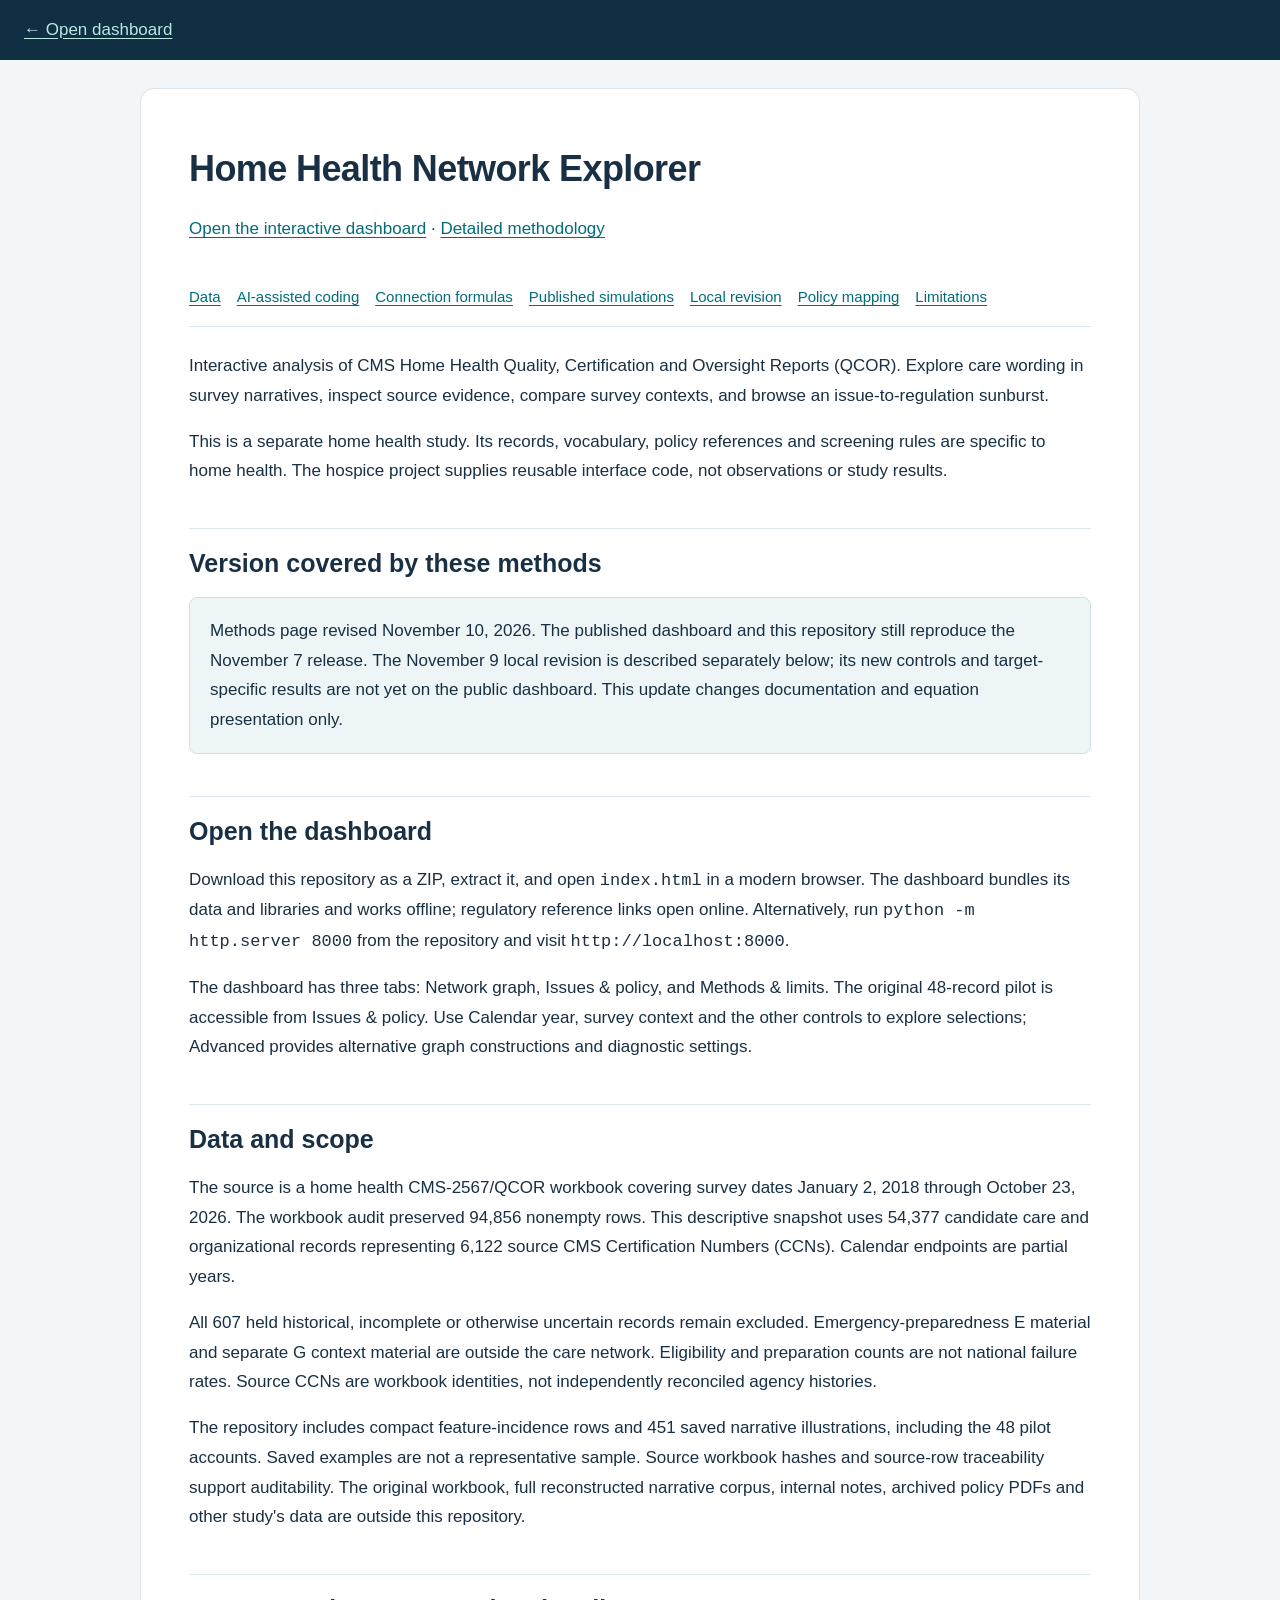
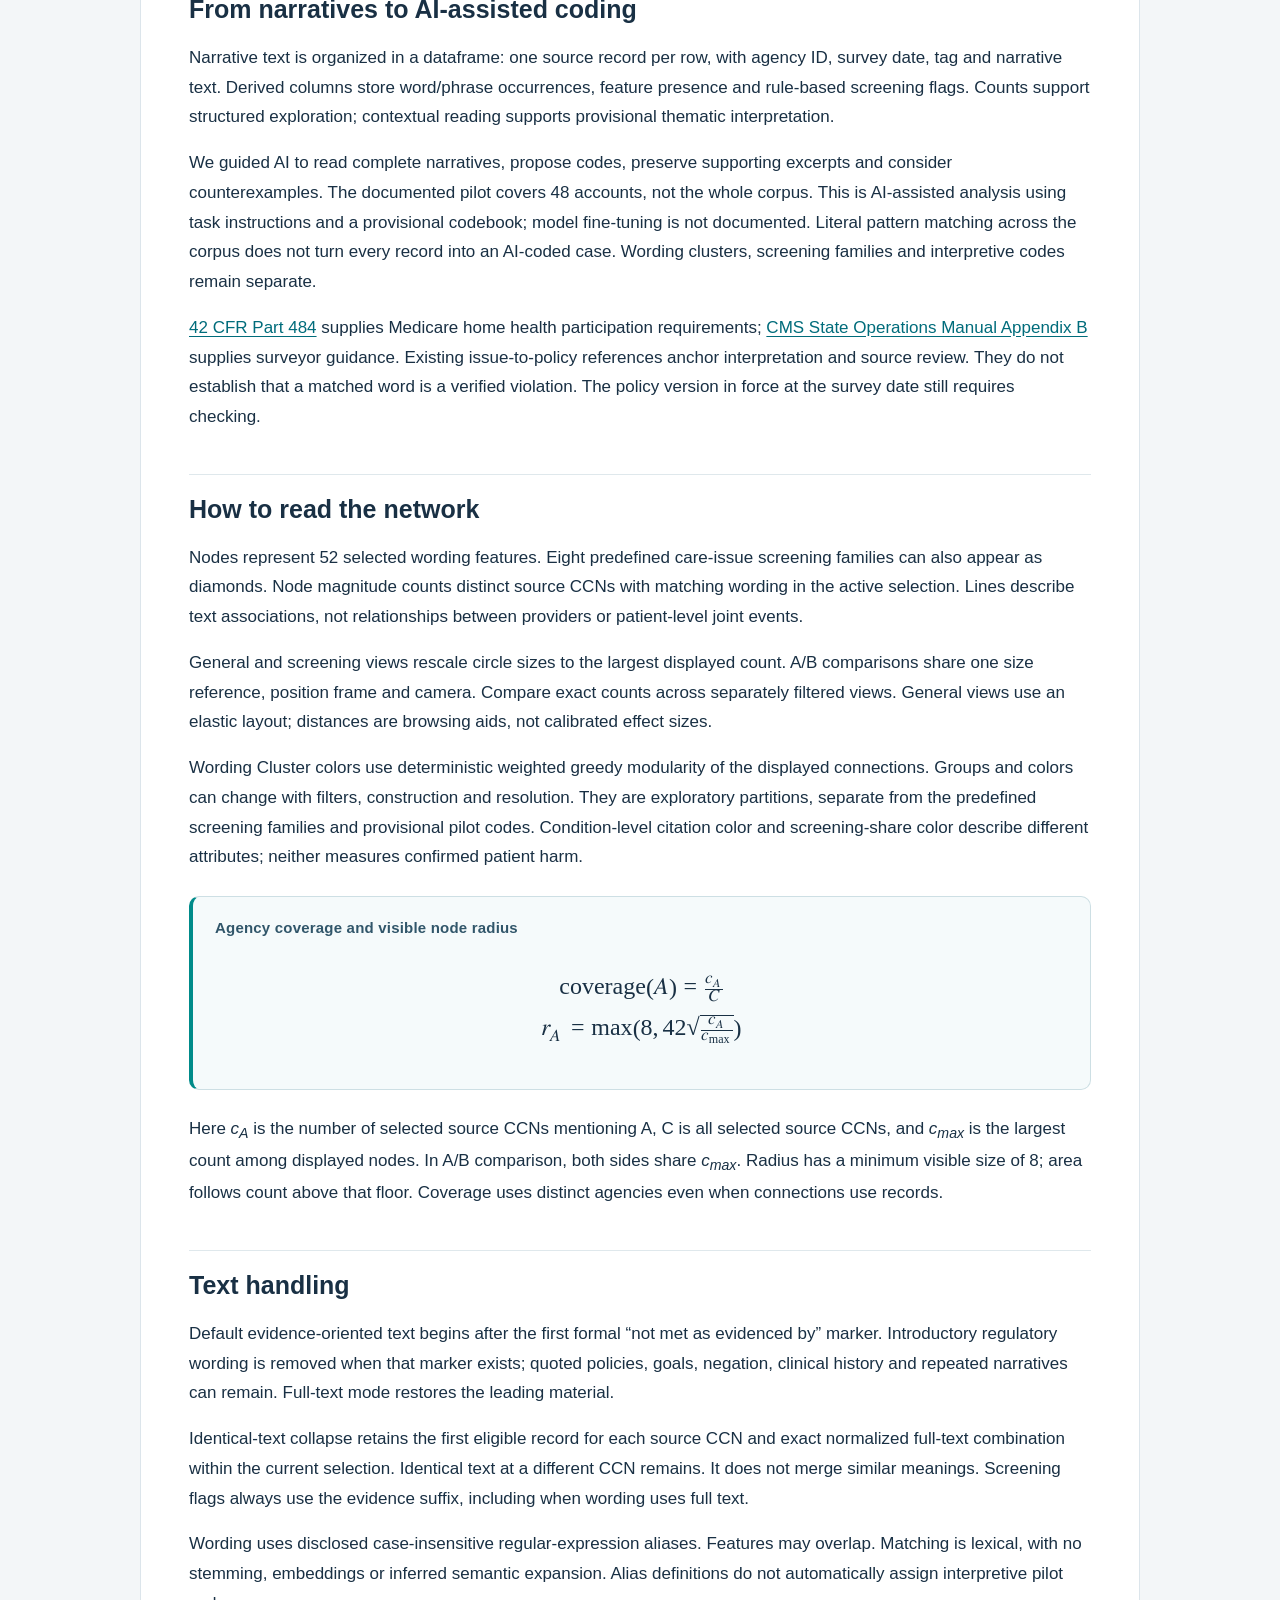
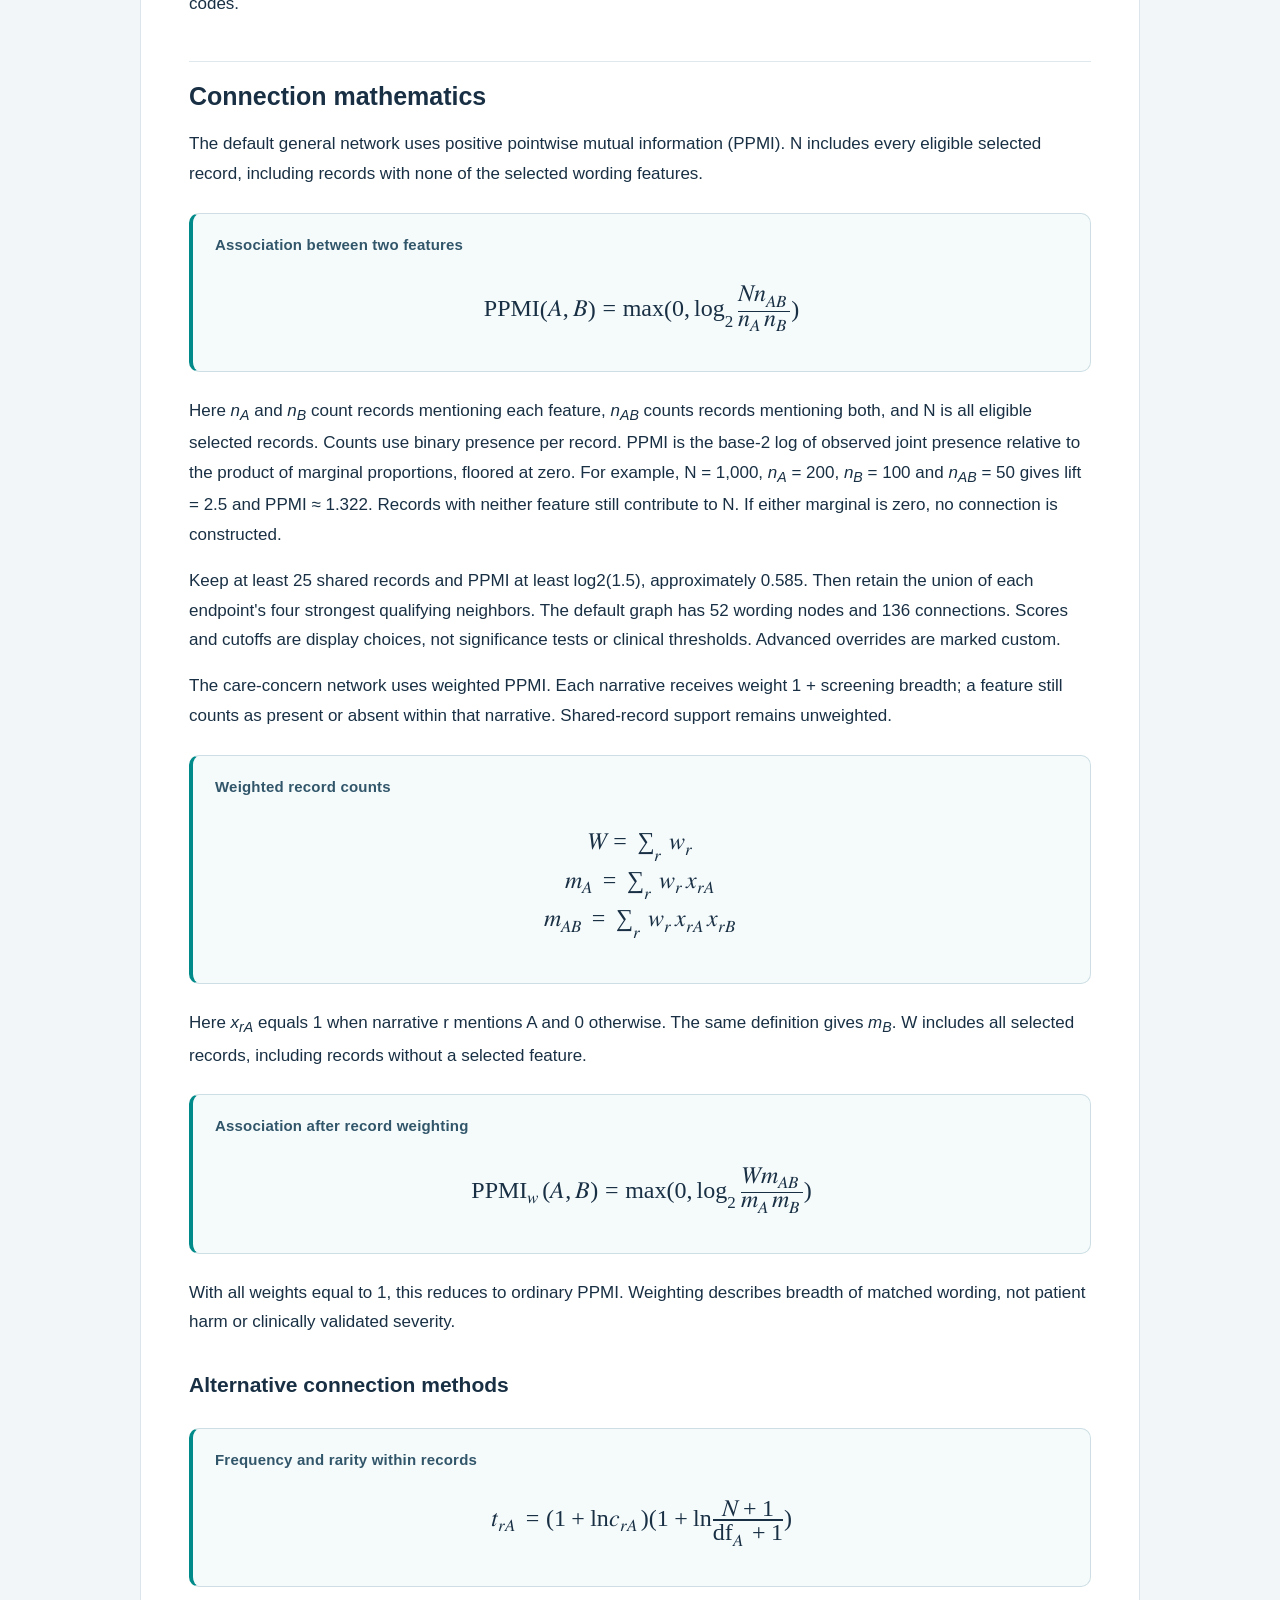
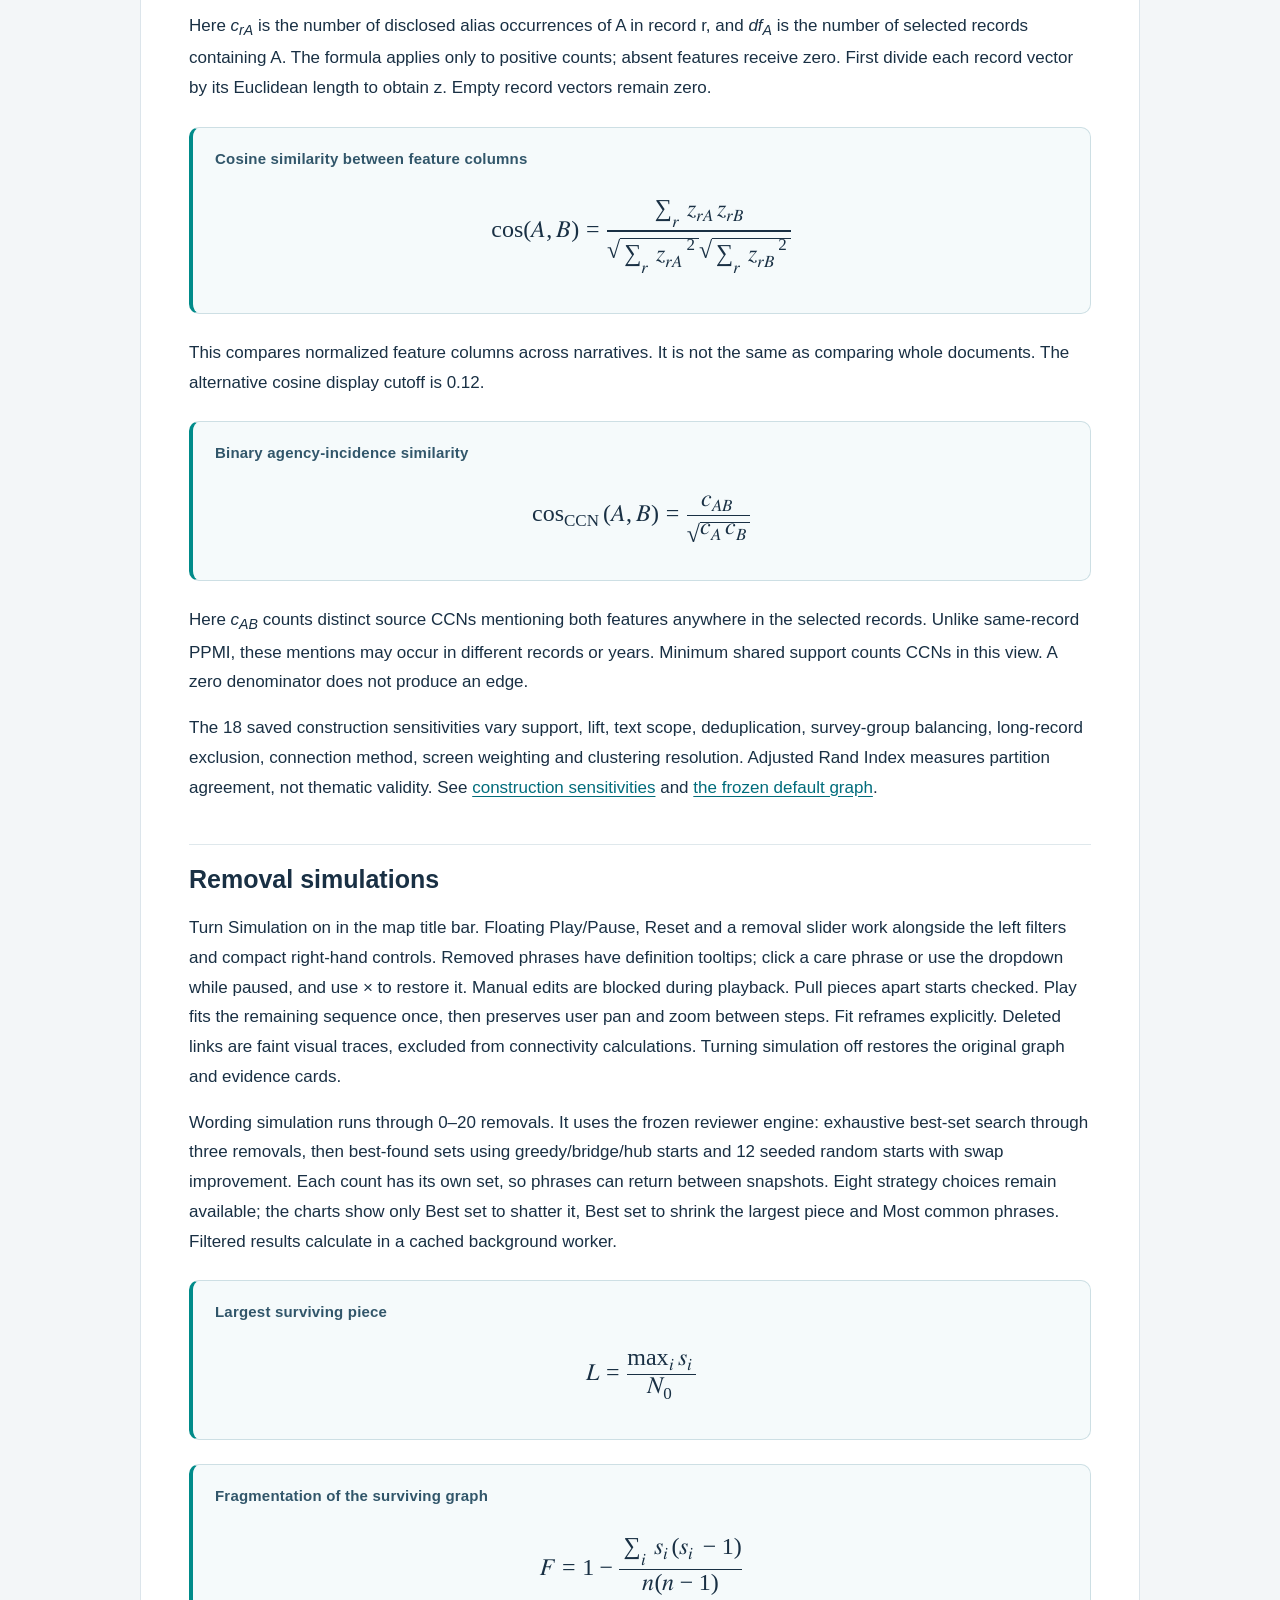
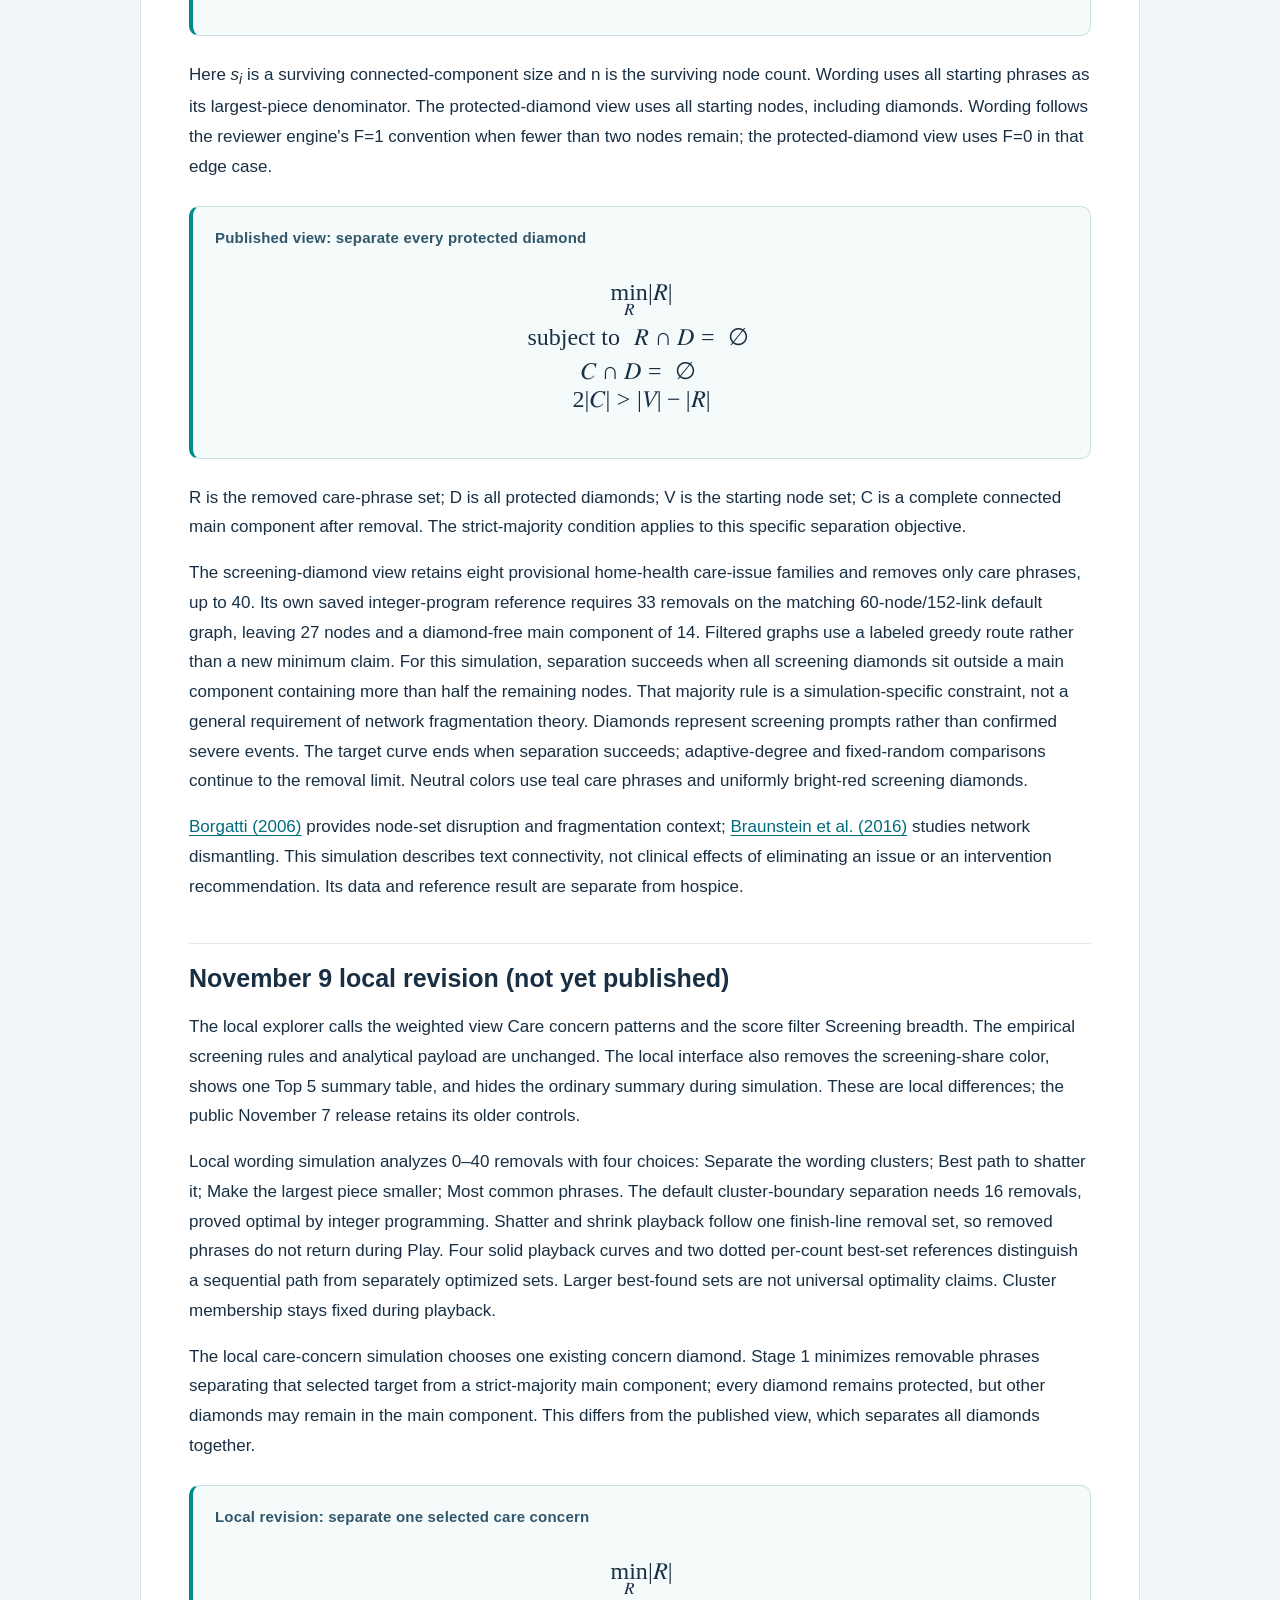
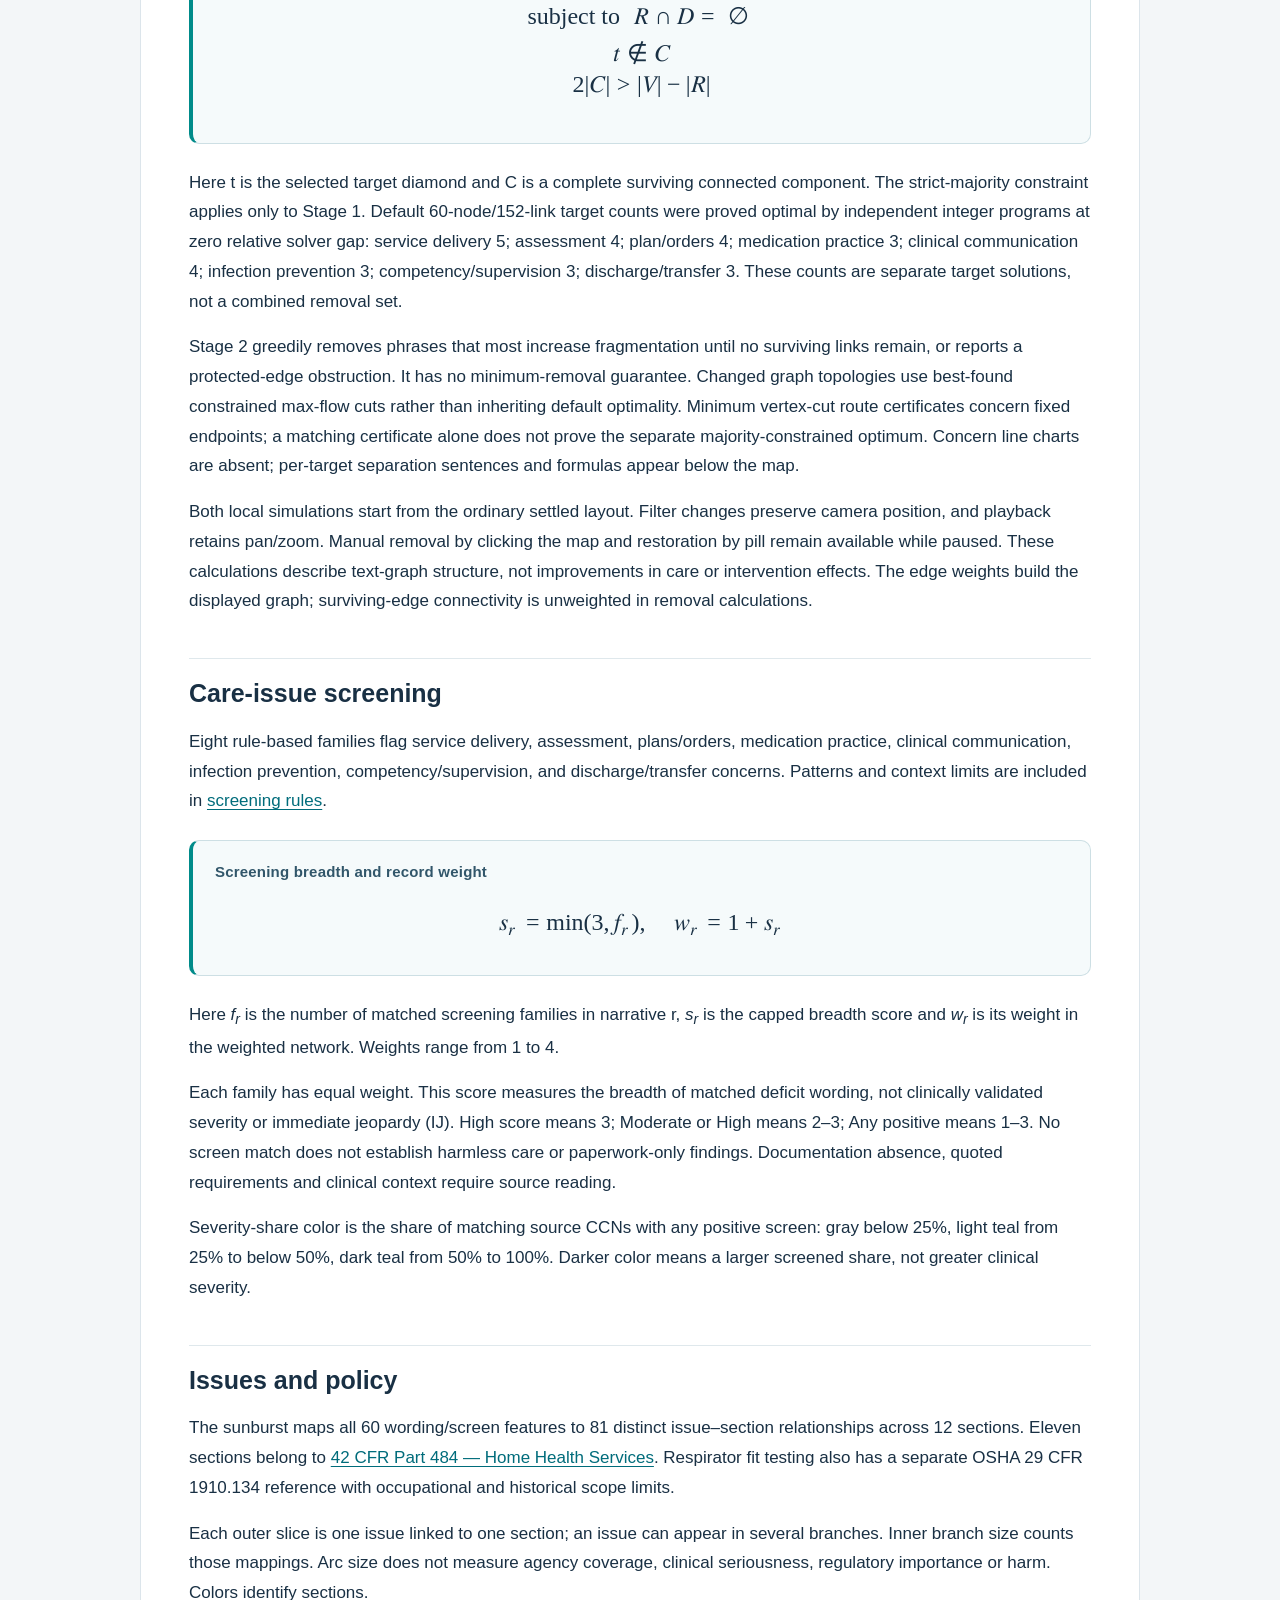
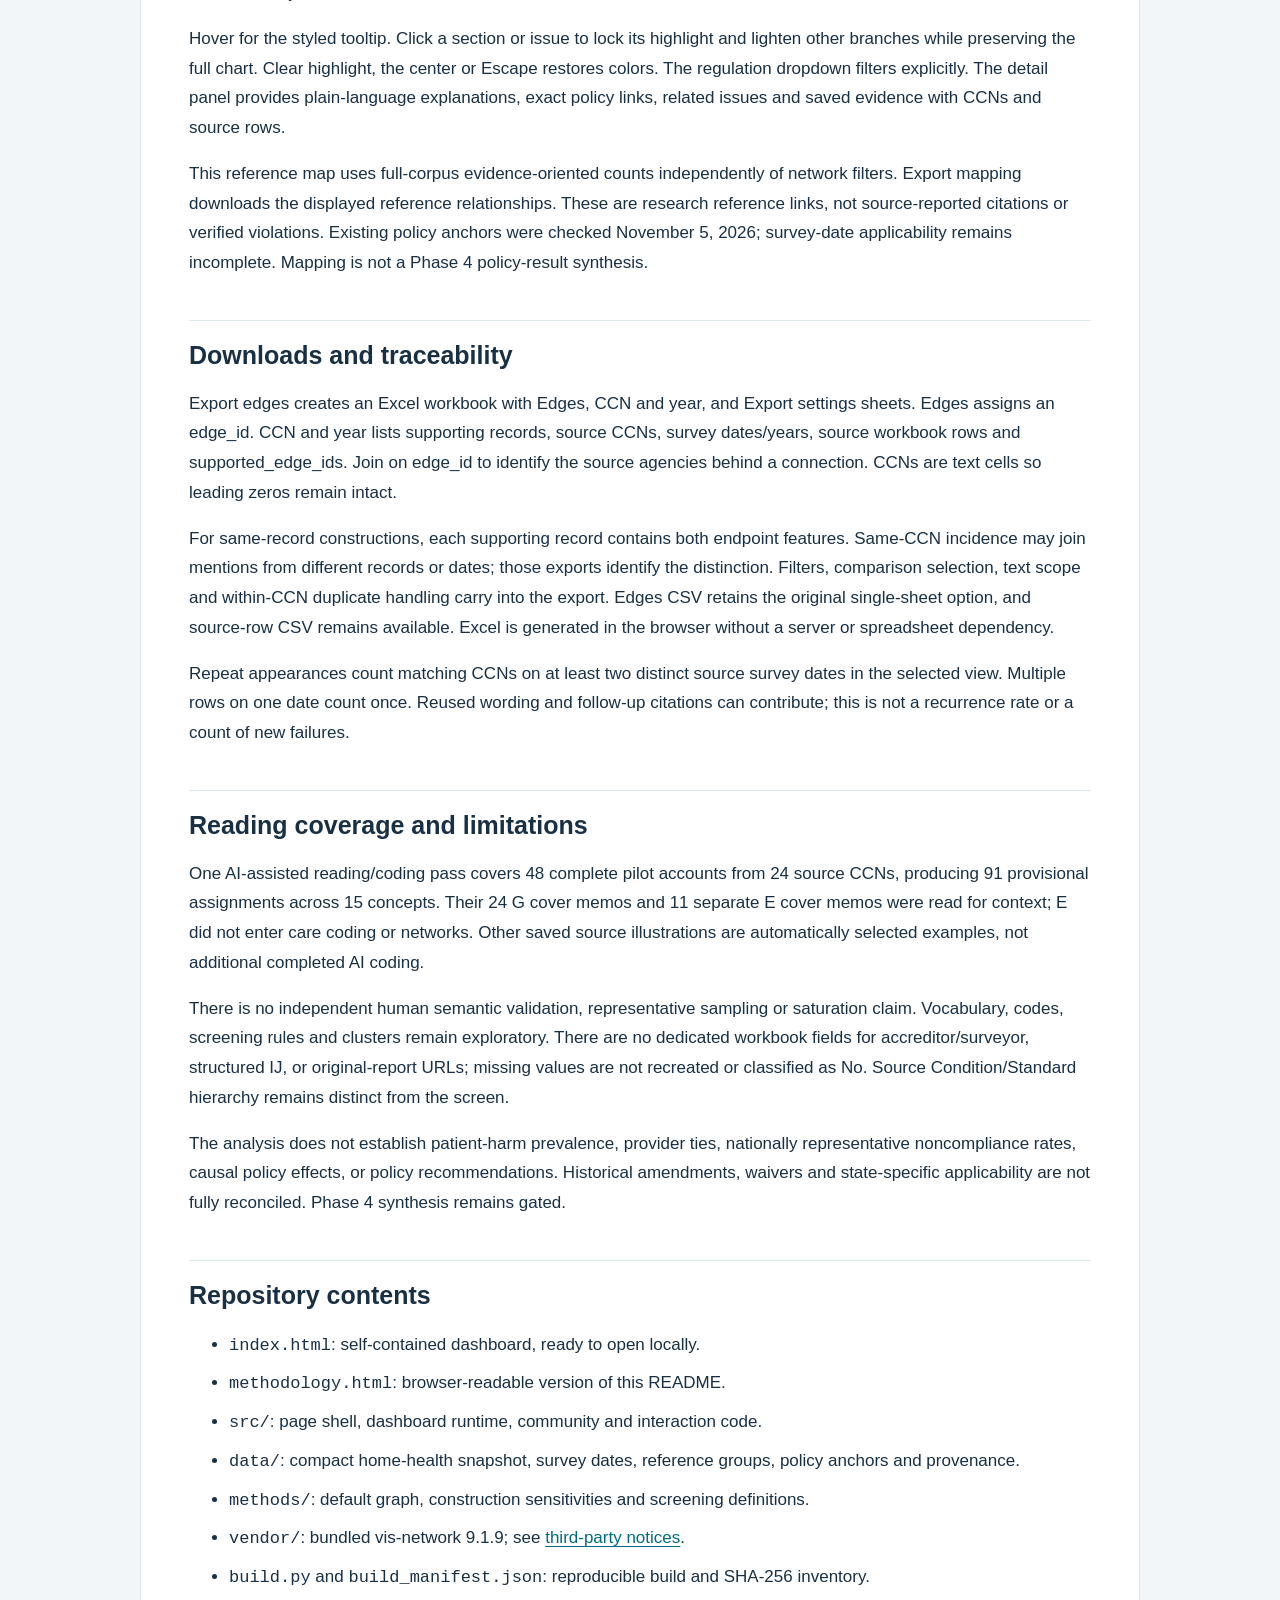
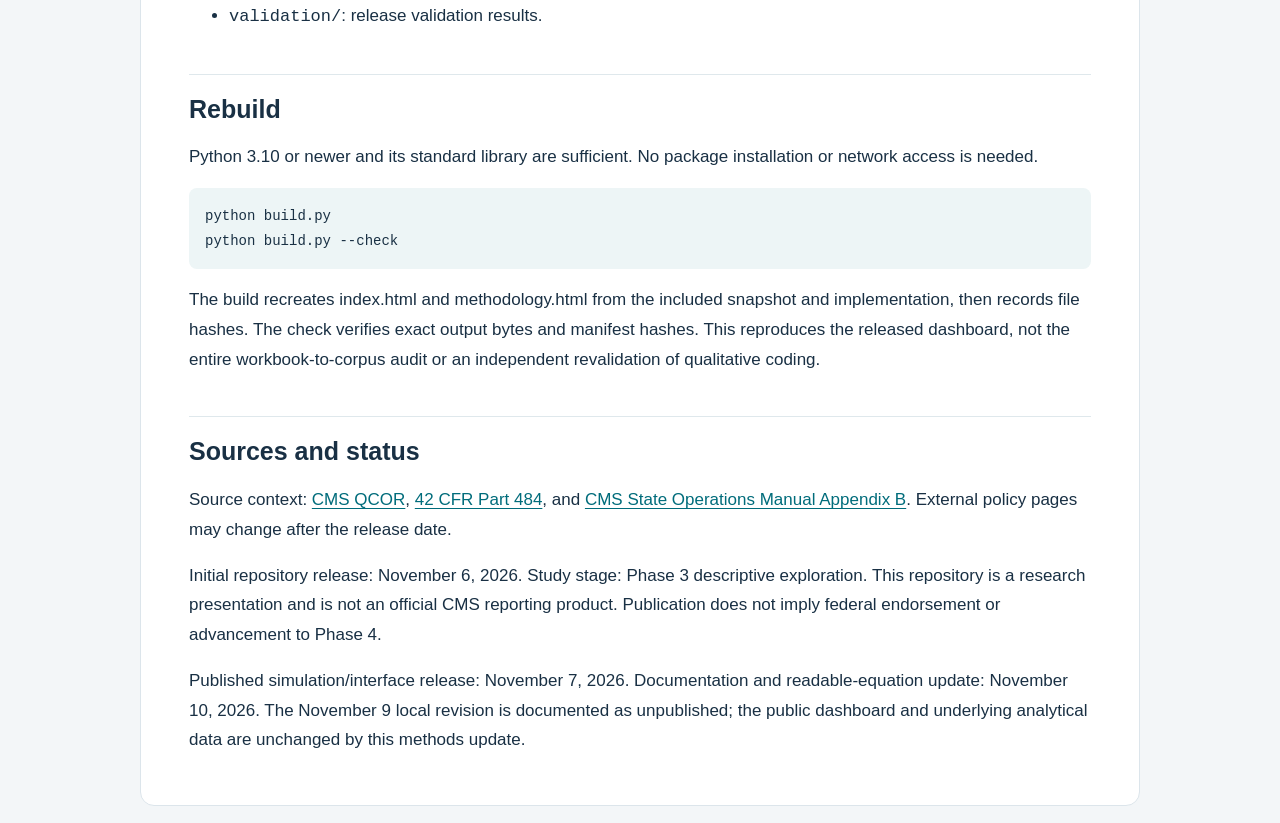
==== commit 917cefa7: "Clarify methods versions and render readable equations" ====
--- a/methodology.html
+++ b/methodology.html
@@ -1,7 +1,2 @@
-<!doctype html><html lang="en"><head><meta charset="utf-8"><meta name="viewport" content="width=device-width,initial-scale=1"><title>Home Health Network Explorer · Methodology</title><style>body{margin:0;background:#f3f6f8;color:#193044;font:16px/1.7 Segoe UI,Arial,sans-serif}nav{background:#102f43;padding:15px 24px}nav a{color:#b7e8e2}main{max-width:920px;margin:24px auto;padding:28px 38px;background:white;border:1px solid #dce5eb;border-radius:12px}h1{line-height:1.2}h2{margin-top:30px;font-size:22px}a{color:#006c7b}pre{background:#edf5f6;padding:14px;overflow:auto}code{overflow-wrap:anywhere}li{margin:7px 0}@media(max-width:650px){main{padding:20px;margin:8px}h1{font-size:28px}}</style></head><body><nav><a href="index.html">← Open dashboard</a></nav><main><h1>Home Health Network Explorer</h1><p><a href="https://martinblanco-aspe.github.io/home-health-network-explorer/">Open the interactive dashboard</a> · <a href="https://martinblanco-aspe.github.io/home-health-network-explorer/methodology.html">Detailed methodology</a></p><p>Interactive analysis of CMS Home Health Quality, Certification and Oversight Reports (QCOR). Explore care wording in survey narratives, inspect source evidence, compare survey contexts, and browse an issue-to-regulation sunburst.</p><p>This is a separate home health study. Its records, vocabulary, policy references and screening rules are specific to home health. The hospice project supplies reusable interface code, not observations or study results.</p><h2 id="open-the-dashboard">Open the dashboard</h2><p>Download this repository as a ZIP, extract it, and open <code>index.html</code> in a modern browser. The dashboard bundles its data and libraries and works offline; regulatory reference links open online. Alternatively, run <code>python -m http.server 8000</code> from the repository and visit <code>http://localhost:8000</code>.</p><p>The dashboard has three tabs: Network graph, Issues &amp; policy, and Methods &amp; limits. The original 48-record pilot is accessible from Issues &amp; policy. Use Calendar year, survey context and the other controls to explore selections; Advanced provides alternative graph constructions and diagnostic settings.</p><h2 id="data-and-scope">Data and scope</h2><p>The source is a home health CMS-2567/QCOR workbook covering survey dates January 2, 2018 through October 23, 2026. The workbook audit preserved 94,856 nonempty rows. This descriptive snapshot uses 54,377 candidate care and organizational records representing 6,122 source CMS Certification Numbers (CCNs). Calendar endpoints are partial years.</p><p>All 607 held historical, incomplete or otherwise uncertain records remain excluded. Emergency-preparedness E material and separate G context material are outside the care network. Eligibility and preparation counts are not national failure rates. Source CCNs are workbook identities, not independently reconciled agency histories.</p><p>The repository includes compact feature-incidence rows and 451 saved narrative illustrations, including the 48 pilot accounts. Saved examples are not a representative sample. Source workbook hashes and source-row traceability support auditability. The original workbook, full reconstructed narrative corpus, internal notes, archived policy PDFs and other study&#x27;s data are outside this repository.</p><h2 id="how-to-read-the-network">How to read the network</h2><p>Nodes represent 52 selected wording features. Eight predefined care-issue screening families can also appear as diamonds. Node magnitude counts distinct source CCNs with matching wording in the active selection. Lines describe text associations, not relationships between providers or patient-level joint events.</p><p>General and screening views rescale circle sizes to the largest displayed count. A/B comparisons share one size reference, position frame and camera. Compare exact counts across separately filtered views. General views use an elastic layout; distances are browsing aids, not calibrated effect sizes.</p><p>Wording Cluster colors use deterministic weighted greedy modularity of the displayed connections. Groups and colors can change with filters, construction and resolution. They are exploratory partitions, separate from the predefined screening families and provisional pilot codes. Condition-level citation color and screening-share color describe different attributes; neither measures confirmed patient harm.</p><h2 id="text-handling">Text handling</h2><p>Default evidence-oriented text begins after the first formal “not met as evidenced by” marker. Introductory regulatory wording is removed when that marker exists; quoted policies, goals, negation, clinical history and repeated narratives can remain. Full-text mode restores the leading material.</p><p>Identical-text collapse retains the first eligible record for each source CCN and exact normalized full-text combination within the current selection. Identical text at a different CCN remains. It does not merge similar meanings. Screening flags always use the evidence suffix, including when wording uses full text.</p><p>Wording uses disclosed case-insensitive regular-expression aliases. Features may overlap. Matching is lexical, with no stemming, embeddings or inferred semantic expansion. Alias definitions do not automatically assign interpretive pilot codes.</p><h2 id="connection-mathematics">Connection mathematics</h2><p>The default general network uses positive pointwise mutual information (PPMI). N includes every eligible selected record, including records with none of the selected wording features.</p><pre><code>P(A) = records mentioning A / N
-P(A and B) = records mentioning both A and B / N
-Lift(A, B) = P(A and B) / (P(A) * P(B))
-PPMI(A, B) = max(0, log2(Lift(A, B)))</code></pre><p>Keep at least 25 shared records and PPMI at least log2(1.5), approximately 0.585. Then retain the union of each endpoint&#x27;s four strongest qualifying neighbors. The default graph has 52 wording nodes and 136 connections. Scores and cutoffs are display choices, not significance tests or clinical thresholds. Advanced overrides are marked custom.</p><p>The weighted alternative uses record weight 1 + screening score. Marginal and joint proportions use those weights; shared-record support remains unweighted. TF-IDF uses TF = 1 + ln(alias occurrences), IDF = ln((N+1)/(record frequency+1)) + 1, record-vector normalization, then cosine between feature columns. CCN-incidence cosine uses binary feature presence by agency and may connect mentions from different records or years.</p><p>The 18 saved construction sensitivities vary support, lift, text scope, deduplication, survey-group balancing, long-record exclusion, connection method, screen weighting and clustering resolution. Adjusted Rand Index measures partition agreement, not thematic validity. See <a href="methods/construction_sensitivities.json">construction sensitivities</a> and <a href="methods/default_graph.json">the frozen default graph</a>.</p><h2 id="removal-simulations">Removal simulations</h2><p>Turn Simulation on in the map title bar. Floating Play/Pause, Reset and a removal slider work alongside the left filters and compact right-hand controls. Removed phrases have definition tooltips; click a care phrase or use the dropdown while paused, and use × to restore it. Manual edits are blocked during playback. Pull pieces apart starts checked. Play fits the remaining sequence once, then preserves user pan and zoom between steps. Fit reframes explicitly. Deleted links are faint visual traces, excluded from connectivity calculations. Turning simulation off restores the original graph and evidence cards.</p><p>Wording simulation runs through 0–20 removals. It uses the frozen reviewer engine: exhaustive best-set search through three removals, then best-found sets using greedy/bridge/hub starts and 12 seeded random starts with swap improvement. Each count has its own set, so phrases can return between snapshots. Eight strategy choices remain available; the charts show only Best set to shatter it, Best set to shrink the largest piece and Most common phrases. Filtered results calculate in a cached background worker.</p><pre><code>Largest-piece share = max(component sizes) / starting node count
-Fragmentation = 1 - sum(s_i * (s_i - 1)) / (n * (n - 1))</code></pre><p>Here s_i is a surviving connected-component size and n is the surviving node count. Wording uses all starting phrases as its largest-piece denominator. The protected-diamond view uses all starting nodes, including diamonds. Wording follows the reviewer engine&#x27;s F=1 convention when fewer than two nodes remain; the protected-diamond view uses F=0 in that edge case.</p><p>The screening-diamond view retains eight provisional home-health care-issue families and removes only care phrases, up to 40. Its own saved integer-program reference requires 33 removals on the matching 60-node/152-link default graph, leaving 27 nodes and a diamond-free main component of 14. Filtered graphs use a labeled greedy route rather than a new minimum claim. For this simulation, separation succeeds when all screening diamonds sit outside a main component containing more than half the remaining nodes. That majority rule is a simulation-specific constraint, not a general requirement of network fragmentation theory. Diamonds represent screening prompts rather than confirmed severe events. The target curve ends when separation succeeds; adaptive-degree and fixed-random comparisons continue to the removal limit. Neutral colors use teal care phrases and uniformly bright-red screening diamonds.</p><p><a href="https://doi.org/10.1007/s10588-006-7084-x">Borgatti (2006)</a> provides node-set disruption and fragmentation context; <a href="https://pmc.ncbi.nlm.nih.gov/articles/PMC5098660/">Braunstein et al. (2016)</a> studies network dismantling. This simulation describes text connectivity, not clinical effects of eliminating an issue or an intervention recommendation. Its data and reference result are separate from hospice.</p><h2 id="care-issue-screening">Care-issue screening</h2><p>Eight rule-based families flag service delivery, assessment, plans/orders, medication practice, clinical communication, infection prevention, competency/supervision, and discharge/transfer concerns. Patterns and context limits are included in <a href="methods/screening_rules.json">screening rules</a>.</p><pre><code>screening score = min(3, number of matched families)
-weighted-network record weight = 1 + screening score</code></pre><p>Each family has equal weight. This score measures the breadth of matched deficit wording, not clinically validated severity or immediate jeopardy (IJ). High score means 3; Moderate or High means 2–3; Any positive means 1–3. No screen match does not establish harmless care or paperwork-only findings. Documentation absence, quoted requirements and clinical context require source reading.</p><p>Severity-share color is the share of matching source CCNs with any positive screen: gray below 25%, light teal from 25% to below 50%, dark teal from 50% to 100%. Darker color means a larger screened share, not greater clinical severity.</p><h2 id="issues-and-policy">Issues and policy</h2><p>The sunburst maps all 60 wording/screen features to 81 distinct issue–section relationships across 12 sections. Eleven sections belong to <a href="https://www.ecfr.gov/current/title-42/chapter-IV/subchapter-G/part-484">42 CFR Part 484 — Home Health Services</a>. Respirator fit testing also has a separate OSHA 29 CFR 1910.134 reference with occupational and historical scope limits.</p><p>Each outer slice is one issue linked to one section; an issue can appear in several branches. Inner branch size counts those mappings. Arc size does not measure agency coverage, clinical seriousness, regulatory importance or harm. Colors identify sections.</p><p>Hover for the styled tooltip. Click a section or issue to lock its highlight and lighten other branches while preserving the full chart. Clear highlight, the center or Escape restores colors. The regulation dropdown filters explicitly. The detail panel provides plain-language explanations, exact policy links, related issues and saved evidence with CCNs and source rows.</p><p>This reference map uses full-corpus evidence-oriented counts independently of network filters. Export mapping downloads the displayed reference relationships. These are research reference links, not source-reported citations or verified violations. Existing policy anchors were checked November 5, 2026; survey-date applicability remains incomplete. Mapping is not a Phase 4 policy-result synthesis.</p><h2 id="downloads-and-traceability">Downloads and traceability</h2><p>Export edges creates an Excel workbook with Edges, CCN and year, and Export settings sheets. Edges assigns an edge_id. CCN and year lists supporting records, source CCNs, survey dates/years, source workbook rows and supported_edge_ids. Join on edge_id to identify the source agencies behind a connection. CCNs are text cells so leading zeros remain intact.</p><p>For same-record constructions, each supporting record contains both endpoint features. Same-CCN incidence may join mentions from different records or dates; those exports identify the distinction. Filters, comparison selection, text scope and within-CCN duplicate handling carry into the export. Edges CSV retains the original single-sheet option, and source-row CSV remains available. Excel is generated in the browser without a server or spreadsheet dependency.</p><p>Repeat appearances count matching CCNs on at least two distinct source survey dates in the selected view. Multiple rows on one date count once. Reused wording and follow-up citations can contribute; this is not a recurrence rate or a count of new failures.</p><h2 id="reading-coverage-and-limitations">Reading coverage and limitations</h2><p>One AI-assisted reading/coding pass covers 48 complete pilot accounts from 24 source CCNs, producing 91 provisional assignments across 15 concepts. Their 24 G cover memos and 11 separate E cover memos were read for context; E did not enter care coding or networks. Other saved source illustrations are automatically selected examples, not additional completed AI coding.</p><p>There is no independent human semantic validation, representative sampling or saturation claim. Vocabulary, codes, screening rules and clusters remain exploratory. There are no dedicated workbook fields for accreditor/surveyor, structured IJ, or original-report URLs; missing values are not recreated or classified as No. Source Condition/Standard hierarchy remains distinct from the screen.</p><p>The analysis does not establish patient-harm prevalence, provider ties, nationally representative noncompliance rates, causal policy effects, or policy recommendations. Historical amendments, waivers and state-specific applicability are not fully reconciled. Phase 4 synthesis remains gated.</p><h2 id="repository-contents">Repository contents</h2><ul><li><code>index.html</code>: self-contained dashboard, ready to open locally.</li><li><code>methodology.html</code>: browser-readable version of this README.</li><li><code>src/</code>: page shell, dashboard runtime, community and interaction code.</li><li><code>data/</code>: compact home-health snapshot, survey dates, reference groups, policy anchors and provenance.</li><li><code>methods/</code>: default graph, construction sensitivities and screening definitions.</li><li><code>vendor/</code>: bundled vis-network 9.1.9; see <a href="THIRD_PARTY_NOTICES.md">third-party notices</a>.</li><li><code>build.py</code> and <code>build_manifest.json</code>: reproducible build and SHA-256 inventory.</li><li><code>validation/</code>: release validation results.</li></ul><h2 id="rebuild">Rebuild</h2><p>Python 3.10 or newer and its standard library are sufficient. No package installation or network access is needed.</p><pre><code>python build.py
-python build.py --check</code></pre><p>The build recreates index.html and methodology.html from the included snapshot and implementation, then records file hashes. The check verifies exact output bytes and manifest hashes. This reproduces the released dashboard, not the entire workbook-to-corpus audit or an independent revalidation of qualitative coding.</p><h2 id="sources-and-status">Sources and status</h2><p>Source context: <a href="https://qcor.cms.gov/main.jsp">CMS QCOR</a>, <a href="https://www.ecfr.gov/current/title-42/chapter-IV/subchapter-G/part-484">42 CFR Part 484</a>, and <a href="https://www.cms.gov/Regulations-and-Guidance/Guidance/Manuals/Downloads/som107ap_b_hha.pdf">CMS State Operations Manual Appendix B</a>. External policy pages may change after the release date.</p><p>Initial repository release: November 6, 2026. Study stage: Phase 3 descriptive exploration. This repository is a research presentation and is not an official CMS reporting product. Publication does not imply federal endorsement or advancement to Phase 4.</p><p>Simulation/interface update: November 7, 2026. Both the build and the study-specific simulation behavior were checked before release.</p></main></body></html>+<!doctype html><html lang="en"><head><meta charset="utf-8"><meta name="viewport" content="width=device-width,initial-scale=1"><title>Home Health Network Explorer · Methodology</title><style>*{box-sizing:border-box}html{scroll-behavior:smooth;scroll-padding-top:24px}body{margin:0;background:#f3f6f8;color:#193044;font:17px/1.75 Segoe UI,Arial,sans-serif}nav{background:#102f43;padding:15px 24px}nav a{color:#b7e8e2}main{max-width:1000px;margin:28px auto;padding:34px 48px;background:white;border:1px solid #dce5eb;border-radius:14px}h1{line-height:1.2;font-size:36px;letter-spacing:-.6px}h2{margin:42px 0 16px;padding-top:18px;border-top:1px solid #dfE8ec;font-size:25px;line-height:1.35}h3{margin-top:30px;font-size:21px}a{color:#006c7b;text-underline-offset:3px;overflow-wrap:anywhere}a:hover{color:#004c58}a:focus-visible,.equation-scroll:focus-visible{outline:3px solid #008b8a;outline-offset:4px}p{margin:16px 0}pre{background:#edf5f6;padding:16px;overflow:auto;border-radius:8px;font-size:14px}code{overflow-wrap:anywhere}li{margin:8px 0}.equation{margin:24px 0;padding:18px 22px 22px;border:1px solid #cddfe4;border-left:4px solid #008b8a;border-radius:10px;background:#f5fafb;break-inside:avoid}.equation figcaption{font-weight:650;font-size:15px;letter-spacing:.2px;color:#31566a;margin-bottom:16px}.equation-scroll{width:100%;overflow-x:auto;overflow-y:hidden;padding:12px 2px 18px;scrollbar-width:thin}.equation math{width:max-content;min-width:100%;margin:0;font-size:24px;font-family:"Cambria Math","STIX Two Math",math;line-height:1.6}#version-covered-by-these-methods+p{padding:18px 20px;border-radius:8px;background:#edf5f6;border:1px solid #cddfe4}.toc{display:flex;gap:8px 16px;flex-wrap:wrap;margin:24px 0;padding:16px 0;border-bottom:1px solid #dce5eb;font-size:15px}.toc a{white-space:normal}@media(max-width:650px){main{padding:22px 18px;margin:8px}h1{font-size:28px}h2{font-size:22px}body{font-size:16px}.equation{padding:15px 12px 14px;margin:20px 0}.equation math{font-size:18px}.equation figcaption{font-size:14px}nav{padding:13px 20px}}@media print{body{background:white;font-size:11pt}main{border:0;padding:0;margin:0;max-width:none}nav,.toc{display:none}.equation{background:white}.equation math{font-size:16pt}a{color:inherit;text-decoration:none}h2{break-after:avoid}}</style></head><body><nav><a href="index.html">← Open dashboard</a></nav><main><h1>Home Health Network Explorer</h1><p><a href="https://martinblanco-aspe.github.io/home-health-network-explorer/">Open the interactive dashboard</a> · <a href="https://martinblanco-aspe.github.io/home-health-network-explorer/methodology.html">Detailed methodology</a></p><div class="toc" role="navigation" aria-label="On this page"><a href="#data-and-scope">Data</a><a href="#from-narratives-to-ai-assisted-coding">AI-assisted coding</a><a href="#connection-mathematics">Connection formulas</a><a href="#removal-simulations">Published simulations</a><a href="#november-9-local-revision-not-yet-published">Local revision</a><a href="#issues-and-policy">Policy mapping</a><a href="#reading-coverage-and-limitations">Limitations</a></div><p>Interactive analysis of CMS Home Health Quality, Certification and Oversight Reports (QCOR). Explore care wording in survey narratives, inspect source evidence, compare survey contexts, and browse an issue-to-regulation sunburst.</p><p>This is a separate home health study. Its records, vocabulary, policy references and screening rules are specific to home health. The hospice project supplies reusable interface code, not observations or study results.</p><h2 id="version-covered-by-these-methods">Version covered by these methods</h2><p>Methods page revised November 10, 2026. The published dashboard and this repository still reproduce the November 7 release. The November 9 local revision is described separately below; its new controls and target-specific results are not yet on the public dashboard. This update changes documentation and equation presentation only.</p><h2 id="open-the-dashboard">Open the dashboard</h2><p>Download this repository as a ZIP, extract it, and open <code>index.html</code> in a modern browser. The dashboard bundles its data and libraries and works offline; regulatory reference links open online. Alternatively, run <code>python -m http.server 8000</code> from the repository and visit <code>http://localhost:8000</code>.</p><p>The dashboard has three tabs: Network graph, Issues &amp; policy, and Methods &amp; limits. The original 48-record pilot is accessible from Issues &amp; policy. Use Calendar year, survey context and the other controls to explore selections; Advanced provides alternative graph constructions and diagnostic settings.</p><h2 id="data-and-scope">Data and scope</h2><p>The source is a home health CMS-2567/QCOR workbook covering survey dates January 2, 2018 through October 23, 2026. The workbook audit preserved 94,856 nonempty rows. This descriptive snapshot uses 54,377 candidate care and organizational records representing 6,122 source CMS Certification Numbers (CCNs). Calendar endpoints are partial years.</p><p>All 607 held historical, incomplete or otherwise uncertain records remain excluded. Emergency-preparedness E material and separate G context material are outside the care network. Eligibility and preparation counts are not national failure rates. Source CCNs are workbook identities, not independently reconciled agency histories.</p><p>The repository includes compact feature-incidence rows and 451 saved narrative illustrations, including the 48 pilot accounts. Saved examples are not a representative sample. Source workbook hashes and source-row traceability support auditability. The original workbook, full reconstructed narrative corpus, internal notes, archived policy PDFs and other study&#x27;s data are outside this repository.</p><h2 id="from-narratives-to-ai-assisted-coding">From narratives to AI-assisted coding</h2><p>Narrative text is organized in a dataframe: one source record per row, with agency ID, survey date, tag and narrative text. Derived columns store word/phrase occurrences, feature presence and rule-based screening flags. Counts support structured exploration; contextual reading supports provisional thematic interpretation.</p><p>We guided AI to read complete narratives, propose codes, preserve supporting excerpts and consider counterexamples. The documented pilot covers 48 accounts, not the whole corpus. This is AI-assisted analysis using task instructions and a provisional codebook; model fine-tuning is not documented. Literal pattern matching across the corpus does not turn every record into an AI-coded case. Wording clusters, screening families and interpretive codes remain separate.</p><p><a href="https://www.ecfr.gov/current/title-42/chapter-IV/subchapter-G/part-484">42 CFR Part 484</a> supplies Medicare home health participation requirements; <a href="https://www.cms.gov/Regulations-and-Guidance/Guidance/Manuals/Downloads/som107ap_b_hha.pdf">CMS State Operations Manual Appendix B</a> supplies surveyor guidance. Existing issue-to-policy references anchor interpretation and source review. They do not establish that a matched word is a verified violation. The policy version in force at the survey date still requires checking.</p><h2 id="how-to-read-the-network">How to read the network</h2><p>Nodes represent 52 selected wording features. Eight predefined care-issue screening families can also appear as diamonds. Node magnitude counts distinct source CCNs with matching wording in the active selection. Lines describe text associations, not relationships between providers or patient-level joint events.</p><p>General and screening views rescale circle sizes to the largest displayed count. A/B comparisons share one size reference, position frame and camera. Compare exact counts across separately filtered views. General views use an elastic layout; distances are browsing aids, not calibrated effect sizes.</p><p>Wording Cluster colors use deterministic weighted greedy modularity of the displayed connections. Groups and colors can change with filters, construction and resolution. They are exploratory partitions, separate from the predefined screening families and provisional pilot codes. Condition-level citation color and screening-share color describe different attributes; neither measures confirmed patient harm.</p><figure class="equation" id="equation-coverage"><figcaption>Agency coverage and visible node radius</figcaption><div class="equation-scroll" tabindex="0" role="group" aria-label="Coverage is the fraction of selected source agencies mentioning a feature. Node radius is the larger of eight and forty-two times the square root of its agency count divided by the largest displayed agency count."><math xmlns="http://www.w3.org/1998/Math/MathML" display="block"><semantics><mtable columnalign="left" rowspacing="0.6em"><mtr><mtd><mrow><mi>coverage</mi><mrow><mo>(</mo><mi>A</mi><mo>)</mo></mrow><mo>=</mo><mfrac><msub><mi>c</mi><mi>A</mi></msub><mi>C</mi></mfrac></mrow></mtd></mtr><mtr><mtd><mrow><msub><mi>r</mi><mi>A</mi></msub><mo>=</mo><mi>max</mi><mrow><mo>(</mo><mrow><mn>8</mn><mo>,</mo><mn>42</mn><msqrt><mfrac><msub><mi>c</mi><mi>A</mi></msub><msub><mi>c</mi><mi>max</mi></msub></mfrac></msqrt></mrow><mo>)</mo></mrow></mrow></mtd></mtr></mtable><annotation encoding="application/x-tex">\operatorname{coverage}(A)=\frac{c_A}{C},\qquad r_A=\max\left(8,42\sqrt{\frac{c_A}{c_{\max}}}\right)</annotation></semantics></math></div></figure><p>Here <var>c<sub>A</sub></var> is the number of selected source CCNs mentioning A, C is all selected source CCNs, and <var>c<sub>max</sub></var> is the largest count among displayed nodes. In A/B comparison, both sides share <var>c<sub>max</sub></var>. Radius has a minimum visible size of 8; area follows count above that floor. Coverage uses distinct agencies even when connections use records.</p><h2 id="text-handling">Text handling</h2><p>Default evidence-oriented text begins after the first formal “not met as evidenced by” marker. Introductory regulatory wording is removed when that marker exists; quoted policies, goals, negation, clinical history and repeated narratives can remain. Full-text mode restores the leading material.</p><p>Identical-text collapse retains the first eligible record for each source CCN and exact normalized full-text combination within the current selection. Identical text at a different CCN remains. It does not merge similar meanings. Screening flags always use the evidence suffix, including when wording uses full text.</p><p>Wording uses disclosed case-insensitive regular-expression aliases. Features may overlap. Matching is lexical, with no stemming, embeddings or inferred semantic expansion. Alias definitions do not automatically assign interpretive pilot codes.</p><h2 id="connection-mathematics">Connection mathematics</h2><p>The default general network uses positive pointwise mutual information (PPMI). N includes every eligible selected record, including records with none of the selected wording features.</p><figure class="equation" id="equation-ppmi"><figcaption>Association between two features</figcaption><div class="equation-scroll" tabindex="0" role="group" aria-label="PPMI of A and B equals the maximum of zero and log base two of N times the shared record count, divided by the product of the individual record counts."><math xmlns="http://www.w3.org/1998/Math/MathML" display="block"><semantics><mrow><mi>PPMI</mi><mrow><mo>(</mo><mrow><mi>A</mi><mo>,</mo><mi>B</mi></mrow><mo>)</mo></mrow><mo>=</mo><mi>max</mi><mrow><mo>(</mo><mrow><mn>0</mn><mo>,</mo><msub><mi>log</mi><mn>2</mn></msub><mfrac><mrow><mi>N</mi><msub><mi>n</mi><mrow><mi>A</mi><mi>B</mi></mrow></msub></mrow><mrow><msub><mi>n</mi><mi>A</mi></msub><msub><mi>n</mi><mi>B</mi></msub></mrow></mfrac></mrow><mo>)</mo></mrow></mrow><annotation encoding="application/x-tex">\operatorname{PPMI}(A,B)=\max\left(0,\log_2\frac{N n_{AB}}{n_A n_B}\right)</annotation></semantics></math></div></figure><p>Here <var>n<sub>A</sub></var> and <var>n<sub>B</sub></var> count records mentioning each feature, <var>n<sub>AB</sub></var> counts records mentioning both, and N is all eligible selected records. Counts use binary presence per record. PPMI is the base-2 log of observed joint presence relative to the product of marginal proportions, floored at zero. For example, N = 1,000, <var>n<sub>A</sub></var> = 200, <var>n<sub>B</sub></var> = 100 and <var>n<sub>AB</sub></var> = 50 gives lift = 2.5 and PPMI ≈ 1.322. Records with neither feature still contribute to N. If either marginal is zero, no connection is constructed.</p><p>Keep at least 25 shared records and PPMI at least log2(1.5), approximately 0.585. Then retain the union of each endpoint&#x27;s four strongest qualifying neighbors. The default graph has 52 wording nodes and 136 connections. Scores and cutoffs are display choices, not significance tests or clinical thresholds. Advanced overrides are marked custom.</p><p>The care-concern network uses weighted PPMI. Each narrative receives weight 1 + screening breadth; a feature still counts as present or absent within that narrative. Shared-record support remains unweighted.</p><figure class="equation" id="equation-weighted"><figcaption>Weighted record counts</figcaption><div class="equation-scroll" tabindex="0" role="group" aria-label="Total mass W is the sum of record weights. Feature mass m A sums weights of records mentioning A. Joint mass m AB sums weights of records mentioning both features."><math xmlns="http://www.w3.org/1998/Math/MathML" display="block"><semantics><mtable columnalign="left" rowspacing="0.6em"><mtr><mtd><mrow><mi>W</mi><mo>=</mo><mrow><munder><mo>∑</mo><mi>r</mi></munder><msub><mi>w</mi><mi>r</mi></msub></mrow></mrow></mtd></mtr><mtr><mtd><mrow><msub><mi>m</mi><mi>A</mi></msub><mo>=</mo><mrow><munder><mo>∑</mo><mi>r</mi></munder><mrow><msub><mi>w</mi><mi>r</mi></msub><msub><mi>x</mi><mrow><mi>r</mi><mi>A</mi></mrow></msub></mrow></mrow></mrow></mtd></mtr><mtr><mtd><mrow><msub><mi>m</mi><mrow><mi>A</mi><mi>B</mi></mrow></msub><mo>=</mo><mrow><munder><mo>∑</mo><mi>r</mi></munder><mrow><msub><mi>w</mi><mi>r</mi></msub><msub><mi>x</mi><mrow><mi>r</mi><mi>A</mi></mrow></msub><msub><mi>x</mi><mrow><mi>r</mi><mi>B</mi></mrow></msub></mrow></mrow></mrow></mtd></mtr></mtable><annotation encoding="application/x-tex">W=\sum_r w_r,\quad m_A=\sum_r w_r x_{rA},\quad m_{AB}=\sum_r w_r x_{rA}x_{rB}</annotation></semantics></math></div></figure><p>Here <var>x<sub>rA</sub></var> equals 1 when narrative r mentions A and 0 otherwise. The same definition gives <var>m<sub>B</sub></var>. W includes all selected records, including records without a selected feature.</p><figure class="equation" id="equation-weighted-ppmi"><figcaption>Association after record weighting</figcaption><div class="equation-scroll" tabindex="0" role="group" aria-label="Weighted PPMI uses weighted joint and marginal masses. Shared-record support is still an unweighted record count."><math xmlns="http://www.w3.org/1998/Math/MathML" display="block"><semantics><mrow><msub><mi>PPMI</mi><mi>w</mi></msub><mrow><mo>(</mo><mrow><mi>A</mi><mo>,</mo><mi>B</mi></mrow><mo>)</mo></mrow><mo>=</mo><mi>max</mi><mrow><mo>(</mo><mrow><mn>0</mn><mo>,</mo><msub><mi>log</mi><mn>2</mn></msub><mfrac><mrow><mi>W</mi><msub><mi>m</mi><mrow><mi>A</mi><mi>B</mi></mrow></msub></mrow><mrow><msub><mi>m</mi><mi>A</mi></msub><msub><mi>m</mi><mi>B</mi></msub></mrow></mfrac></mrow><mo>)</mo></mrow></mrow><annotation encoding="application/x-tex">\operatorname{PPMI}_w(A,B)=\max\left(0,\log_2\frac{W m_{AB}}{m_A m_B}\right)</annotation></semantics></math></div></figure><p>With all weights equal to 1, this reduces to ordinary PPMI. Weighting describes breadth of matched wording, not patient harm or clinically validated severity.</p><h3>Alternative connection methods</h3><figure class="equation" id="equation-tfidf"><figcaption>Frequency and rarity within records</figcaption><div class="equation-scroll" tabindex="0" role="group" aria-label="For a positive alias count, TF-IDF equals one plus the natural logarithm of the count, times one plus the natural logarithm of N plus one divided by document frequency plus one."><math xmlns="http://www.w3.org/1998/Math/MathML" display="block"><semantics><mrow><msub><mi>t</mi><mrow><mi>r</mi><mi>A</mi></mrow></msub><mo>=</mo><mrow><mo>(</mo><mrow><mn>1</mn><mo>+</mo><mi>ln</mi><msub><mi>c</mi><mrow><mi>r</mi><mi>A</mi></mrow></msub></mrow><mo>)</mo></mrow><mrow><mo>(</mo><mrow><mn>1</mn><mo>+</mo><mi>ln</mi><mfrac><mrow><mi>N</mi><mo>+</mo><mn>1</mn></mrow><mrow><msub><mi>df</mi><mi>A</mi></msub><mo>+</mo><mn>1</mn></mrow></mfrac></mrow><mo>)</mo></mrow></mrow><annotation encoding="application/x-tex">t_{rA}=(1+\ln c_{rA})\left(1+\ln\frac{N+1}{df_A+1}\right)</annotation></semantics></math></div></figure><p>Here <var>c<sub>rA</sub></var> is the number of disclosed alias occurrences of A in record r, and <var>df<sub>A</sub></var> is the number of selected records containing A. The formula applies only to positive counts; absent features receive zero. First divide each record vector by its Euclidean length to obtain z. Empty record vectors remain zero.</p><figure class="equation" id="equation-cosine"><figcaption>Cosine similarity between feature columns</figcaption><div class="equation-scroll" tabindex="0" role="group" aria-label="Cosine is the dot product of two feature columns divided by the product of their lengths, after each record vector is normalized."><math xmlns="http://www.w3.org/1998/Math/MathML" display="block"><semantics><mrow><mi>cos</mi><mrow><mo>(</mo><mrow><mi>A</mi><mo>,</mo><mi>B</mi></mrow><mo>)</mo></mrow><mo>=</mo><mfrac><mrow><munder><mo>∑</mo><mi>r</mi></munder><mrow><msub><mi>z</mi><mrow><mi>r</mi><mi>A</mi></mrow></msub><msub><mi>z</mi><mrow><mi>r</mi><mi>B</mi></mrow></msub></mrow></mrow><mrow><msqrt><mrow><munder><mo>∑</mo><mi>r</mi></munder><msup><msub><mi>z</mi><mrow><mi>r</mi><mi>A</mi></mrow></msub><mn>2</mn></msup></mrow></msqrt><msqrt><mrow><munder><mo>∑</mo><mi>r</mi></munder><msup><msub><mi>z</mi><mrow><mi>r</mi><mi>B</mi></mrow></msub><mn>2</mn></msup></mrow></msqrt></mrow></mfrac></mrow><annotation encoding="application/x-tex">\operatorname{cos}(A,B)=\frac{\sum_r z_{rA}z_{rB}}{\sqrt{\sum_r z_{rA}^2}\sqrt{\sum_r z_{rB}^2}}</annotation></semantics></math></div></figure><p>This compares normalized feature columns across narratives. It is not the same as comparing whole documents. The alternative cosine display cutoff is 0.12.</p><figure class="equation" id="equation-incidence"><figcaption>Binary agency-incidence similarity</figcaption><div class="equation-scroll" tabindex="0" role="group" aria-label="Agency-incidence cosine is the number of source agencies mentioning both features divided by the square root of the product of the individual agency counts."><math xmlns="http://www.w3.org/1998/Math/MathML" display="block"><semantics><mrow><msub><mi>cos</mi><mtext>CCN</mtext></msub><mrow><mo>(</mo><mrow><mi>A</mi><mo>,</mo><mi>B</mi></mrow><mo>)</mo></mrow><mo>=</mo><mfrac><msub><mi>c</mi><mrow><mi>A</mi><mi>B</mi></mrow></msub><msqrt><mrow><msub><mi>c</mi><mi>A</mi></msub><msub><mi>c</mi><mi>B</mi></msub></mrow></msqrt></mfrac></mrow><annotation encoding="application/x-tex">\operatorname{cos}_{CCN}(A,B)=\frac{c_{AB}}{\sqrt{c_Ac_B}}</annotation></semantics></math></div></figure><p>Here <var>c<sub>AB</sub></var> counts distinct source CCNs mentioning both features anywhere in the selected records. Unlike same-record PPMI, these mentions may occur in different records or years. Minimum shared support counts CCNs in this view. A zero denominator does not produce an edge.</p><p></p><p>The 18 saved construction sensitivities vary support, lift, text scope, deduplication, survey-group balancing, long-record exclusion, connection method, screen weighting and clustering resolution. Adjusted Rand Index measures partition agreement, not thematic validity. See <a href="methods/construction_sensitivities.json">construction sensitivities</a> and <a href="methods/default_graph.json">the frozen default graph</a>.</p><h2 id="removal-simulations">Removal simulations</h2><p>Turn Simulation on in the map title bar. Floating Play/Pause, Reset and a removal slider work alongside the left filters and compact right-hand controls. Removed phrases have definition tooltips; click a care phrase or use the dropdown while paused, and use × to restore it. Manual edits are blocked during playback. Pull pieces apart starts checked. Play fits the remaining sequence once, then preserves user pan and zoom between steps. Fit reframes explicitly. Deleted links are faint visual traces, excluded from connectivity calculations. Turning simulation off restores the original graph and evidence cards.</p><p>Wording simulation runs through 0–20 removals. It uses the frozen reviewer engine: exhaustive best-set search through three removals, then best-found sets using greedy/bridge/hub starts and 12 seeded random starts with swap improvement. Each count has its own set, so phrases can return between snapshots. Eight strategy choices remain available; the charts show only Best set to shatter it, Best set to shrink the largest piece and Most common phrases. Filtered results calculate in a cached background worker.</p><figure class="equation" id="equation-largest-piece"><figcaption>Largest surviving piece</figcaption><div class="equation-scroll" tabindex="0" role="group" aria-label="Largest-piece share is the number of surviving nodes in the largest connected component divided by the original starting node count."><math xmlns="http://www.w3.org/1998/Math/MathML" display="block"><semantics><mrow><mi>L</mi><mo>=</mo><mfrac><mrow><msub><mi>max</mi><mi>i</mi></msub><msub><mi>s</mi><mi>i</mi></msub></mrow><msub><mi>N</mi><mn>0</mn></msub></mfrac></mrow><annotation encoding="application/x-tex">L=\frac{\max_i s_i}{N_0}</annotation></semantics></math></div></figure><figure class="equation" id="equation-fragmentation"><figcaption>Fragmentation of the surviving graph</figcaption><div class="equation-scroll" tabindex="0" role="group" aria-label="Fragmentation is one minus the proportion of surviving ordered node pairs in the same connected component."><math xmlns="http://www.w3.org/1998/Math/MathML" display="block"><semantics><mrow><mi>F</mi><mo>=</mo><mn>1</mn><mo>−</mo><mfrac><mrow><munder><mo>∑</mo><mi>i</mi></munder><mrow><msub><mi>s</mi><mi>i</mi></msub><mrow><mo>(</mo><mrow><msub><mi>s</mi><mi>i</mi></msub><mo>−</mo><mn>1</mn></mrow><mo>)</mo></mrow></mrow></mrow><mrow><mi>n</mi><mrow><mo>(</mo><mrow><mi>n</mi><mo>−</mo><mn>1</mn></mrow><mo>)</mo></mrow></mrow></mfrac></mrow><annotation encoding="application/x-tex">F=1-\frac{\sum_i s_i(s_i-1)}{n(n-1)}</annotation></semantics></math></div></figure><p>Here <var>s<sub>i</sub></var> is a surviving connected-component size and n is the surviving node count. Wording uses all starting phrases as its largest-piece denominator. The protected-diamond view uses all starting nodes, including diamonds. Wording follows the reviewer engine&#x27;s F=1 convention when fewer than two nodes remain; the protected-diamond view uses F=0 in that edge case.</p><figure class="equation" id="equation-published-cut"><figcaption>Published view: separate every protected diamond</figcaption><div class="equation-scroll" tabindex="0" role="group" aria-label="Minimize removed care phrases. Do not remove any diamond. The connected main component must contain no diamond and more than half of surviving nodes."><math xmlns="http://www.w3.org/1998/Math/MathML" display="block"><semantics><mtable columnalign="left" rowspacing="0.6em"><mtr><mtd><mrow><munder><mi>min</mi><mi>R</mi></munder><mrow><mo>|</mo><mi>R</mi><mo>|</mo></mrow></mrow></mtd></mtr><mtr><mtd><mrow><mtext>subject to</mtext><mspace width=".6em"/><mi>R</mi><mo>∩</mo><mi>D</mi><mo>=</mo><mo>∅</mo></mrow></mtd></mtr><mtr><mtd><mrow><mi>C</mi><mo>∩</mo><mi>D</mi><mo>=</mo><mo>∅</mo></mrow></mtd></mtr><mtr><mtd><mrow><mn>2</mn><mrow><mo>|</mo><mi>C</mi><mo>|</mo></mrow><mo>&gt;</mo><mrow><mo>|</mo><mi>V</mi><mo>|</mo></mrow><mo>−</mo><mrow><mo>|</mo><mi>R</mi><mo>|</mo></mrow></mrow></mtd></mtr></mtable><annotation encoding="application/x-tex">\min_R |R|\quad\text{subject to }R\cap D=\varnothing,\ C\cap D=\varnothing,\ 2|C|&gt;|V|-|R|</annotation></semantics></math></div></figure><p>R is the removed care-phrase set; D is all protected diamonds; V is the starting node set; C is a complete connected main component after removal. The strict-majority condition applies to this specific separation objective.</p><p>The screening-diamond view retains eight provisional home-health care-issue families and removes only care phrases, up to 40. Its own saved integer-program reference requires 33 removals on the matching 60-node/152-link default graph, leaving 27 nodes and a diamond-free main component of 14. Filtered graphs use a labeled greedy route rather than a new minimum claim. For this simulation, separation succeeds when all screening diamonds sit outside a main component containing more than half the remaining nodes. That majority rule is a simulation-specific constraint, not a general requirement of network fragmentation theory. Diamonds represent screening prompts rather than confirmed severe events. The target curve ends when separation succeeds; adaptive-degree and fixed-random comparisons continue to the removal limit. Neutral colors use teal care phrases and uniformly bright-red screening diamonds.</p><p><a href="https://doi.org/10.1007/s10588-006-7084-x">Borgatti (2006)</a> provides node-set disruption and fragmentation context; <a href="https://pmc.ncbi.nlm.nih.gov/articles/PMC5098660/">Braunstein et al. (2016)</a> studies network dismantling. This simulation describes text connectivity, not clinical effects of eliminating an issue or an intervention recommendation. Its data and reference result are separate from hospice.</p><h2 id="november-9-local-revision-not-yet-published">November 9 local revision (not yet published)</h2><p>The local explorer calls the weighted view Care concern patterns and the score filter Screening breadth. The empirical screening rules and analytical payload are unchanged. The local interface also removes the screening-share color, shows one Top 5 summary table, and hides the ordinary summary during simulation. These are local differences; the public November 7 release retains its older controls.</p><p>Local wording simulation analyzes 0–40 removals with four choices: Separate the wording clusters; Best path to shatter it; Make the largest piece smaller; Most common phrases. The default cluster-boundary separation needs 16 removals, proved optimal by integer programming. Shatter and shrink playback follow one finish-line removal set, so removed phrases do not return during Play. Four solid playback curves and two dotted per-count best-set references distinguish a sequential path from separately optimized sets. Larger best-found sets are not universal optimality claims. Cluster membership stays fixed during playback.</p><p>The local care-concern simulation chooses one existing concern diamond. Stage 1 minimizes removable phrases separating that selected target from a strict-majority main component; every diamond remains protected, but other diamonds may remain in the main component. This differs from the published view, which separates all diamonds together.</p><figure class="equation" id="equation-local-target-cut"><figcaption>Local revision: separate one selected care concern</figcaption><div class="equation-scroll" tabindex="0" role="group" aria-label="Minimize care-phrase removals while keeping every diamond protected. The selected target must lie outside a complete connected component containing more than half of surviving nodes."><math xmlns="http://www.w3.org/1998/Math/MathML" display="block"><semantics><mtable columnalign="left" rowspacing="0.6em"><mtr><mtd><mrow><munder><mi>min</mi><mi>R</mi></munder><mrow><mo>|</mo><mi>R</mi><mo>|</mo></mrow></mrow></mtd></mtr><mtr><mtd><mrow><mtext>subject to</mtext><mspace width=".6em"/><mi>R</mi><mo>∩</mo><mi>D</mi><mo>=</mo><mo>∅</mo></mrow></mtd></mtr><mtr><mtd><mrow><mi>t</mi><mo>∉</mo><mi>C</mi></mrow></mtd></mtr><mtr><mtd><mrow><mn>2</mn><mrow><mo>|</mo><mi>C</mi><mo>|</mo></mrow><mo>&gt;</mo><mrow><mo>|</mo><mi>V</mi><mo>|</mo></mrow><mo>−</mo><mrow><mo>|</mo><mi>R</mi><mo>|</mo></mrow></mrow></mtd></mtr></mtable><annotation encoding="application/x-tex">\min_R |R|\quad\text{subject to }R\cap D=\varnothing,\ t\notin C,\ 2|C|&gt;|V|-|R|</annotation></semantics></math></div></figure><p>Here t is the selected target diamond and C is a complete surviving connected component. The strict-majority constraint applies only to Stage 1. Default 60-node/152-link target counts were proved optimal by independent integer programs at zero relative solver gap: service delivery 5; assessment 4; plan/orders 4; medication practice 3; clinical communication 4; infection prevention 3; competency/supervision 3; discharge/transfer 3. These counts are separate target solutions, not a combined removal set.</p><p>Stage 2 greedily removes phrases that most increase fragmentation until no surviving links remain, or reports a protected-edge obstruction. It has no minimum-removal guarantee. Changed graph topologies use best-found constrained max-flow cuts rather than inheriting default optimality. Minimum vertex-cut route certificates concern fixed endpoints; a matching certificate alone does not prove the separate majority-constrained optimum. Concern line charts are absent; per-target separation sentences and formulas appear below the map.</p><p>Both local simulations start from the ordinary settled layout. Filter changes preserve camera position, and playback retains pan/zoom. Manual removal by clicking the map and restoration by pill remain available while paused. These calculations describe text-graph structure, not improvements in care or intervention effects. The edge weights build the displayed graph; surviving-edge connectivity is unweighted in removal calculations.</p><h2 id="care-issue-screening">Care-issue screening</h2><p>Eight rule-based families flag service delivery, assessment, plans/orders, medication practice, clinical communication, infection prevention, competency/supervision, and discharge/transfer concerns. Patterns and context limits are included in <a href="methods/screening_rules.json">screening rules</a>.</p><figure class="equation" id="equation-screen"><figcaption>Screening breadth and record weight</figcaption><div class="equation-scroll" tabindex="0" role="group" aria-label="Screening breadth is the matched-family count capped at three. The weighted network gives a record weight of one plus that breadth."><math xmlns="http://www.w3.org/1998/Math/MathML" display="block"><semantics><mrow><msub><mi>s</mi><mi>r</mi></msub><mo>=</mo><mi>min</mi><mrow><mo>(</mo><mrow><mn>3</mn><mo>,</mo><msub><mi>f</mi><mi>r</mi></msub></mrow><mo>)</mo></mrow><mo>,</mo><mspace width="1em"/><msub><mi>w</mi><mi>r</mi></msub><mo>=</mo><mn>1</mn><mo>+</mo><msub><mi>s</mi><mi>r</mi></msub></mrow><annotation encoding="application/x-tex">s_r=\min(3,f_r),\qquad w_r=1+s_r</annotation></semantics></math></div></figure><p>Here <var>f<sub>r</sub></var> is the number of matched screening families in narrative r, <var>s<sub>r</sub></var> is the capped breadth score and <var>w<sub>r</sub></var> is its weight in the weighted network. Weights range from 1 to 4.</p><p>Each family has equal weight. This score measures the breadth of matched deficit wording, not clinically validated severity or immediate jeopardy (IJ). High score means 3; Moderate or High means 2–3; Any positive means 1–3. No screen match does not establish harmless care or paperwork-only findings. Documentation absence, quoted requirements and clinical context require source reading.</p><p>Severity-share color is the share of matching source CCNs with any positive screen: gray below 25%, light teal from 25% to below 50%, dark teal from 50% to 100%. Darker color means a larger screened share, not greater clinical severity.</p><h2 id="issues-and-policy">Issues and policy</h2><p>The sunburst maps all 60 wording/screen features to 81 distinct issue–section relationships across 12 sections. Eleven sections belong to <a href="https://www.ecfr.gov/current/title-42/chapter-IV/subchapter-G/part-484">42 CFR Part 484 — Home Health Services</a>. Respirator fit testing also has a separate OSHA 29 CFR 1910.134 reference with occupational and historical scope limits.</p><p>Each outer slice is one issue linked to one section; an issue can appear in several branches. Inner branch size counts those mappings. Arc size does not measure agency coverage, clinical seriousness, regulatory importance or harm. Colors identify sections.</p><p>Hover for the styled tooltip. Click a section or issue to lock its highlight and lighten other branches while preserving the full chart. Clear highlight, the center or Escape restores colors. The regulation dropdown filters explicitly. The detail panel provides plain-language explanations, exact policy links, related issues and saved evidence with CCNs and source rows.</p><p>This reference map uses full-corpus evidence-oriented counts independently of network filters. Export mapping downloads the displayed reference relationships. These are research reference links, not source-reported citations or verified violations. Existing policy anchors were checked November 5, 2026; survey-date applicability remains incomplete. Mapping is not a Phase 4 policy-result synthesis.</p><h2 id="downloads-and-traceability">Downloads and traceability</h2><p>Export edges creates an Excel workbook with Edges, CCN and year, and Export settings sheets. Edges assigns an edge_id. CCN and year lists supporting records, source CCNs, survey dates/years, source workbook rows and supported_edge_ids. Join on edge_id to identify the source agencies behind a connection. CCNs are text cells so leading zeros remain intact.</p><p>For same-record constructions, each supporting record contains both endpoint features. Same-CCN incidence may join mentions from different records or dates; those exports identify the distinction. Filters, comparison selection, text scope and within-CCN duplicate handling carry into the export. Edges CSV retains the original single-sheet option, and source-row CSV remains available. Excel is generated in the browser without a server or spreadsheet dependency.</p><p>Repeat appearances count matching CCNs on at least two distinct source survey dates in the selected view. Multiple rows on one date count once. Reused wording and follow-up citations can contribute; this is not a recurrence rate or a count of new failures.</p><h2 id="reading-coverage-and-limitations">Reading coverage and limitations</h2><p>One AI-assisted reading/coding pass covers 48 complete pilot accounts from 24 source CCNs, producing 91 provisional assignments across 15 concepts. Their 24 G cover memos and 11 separate E cover memos were read for context; E did not enter care coding or networks. Other saved source illustrations are automatically selected examples, not additional completed AI coding.</p><p>There is no independent human semantic validation, representative sampling or saturation claim. Vocabulary, codes, screening rules and clusters remain exploratory. There are no dedicated workbook fields for accreditor/surveyor, structured IJ, or original-report URLs; missing values are not recreated or classified as No. Source Condition/Standard hierarchy remains distinct from the screen.</p><p>The analysis does not establish patient-harm prevalence, provider ties, nationally representative noncompliance rates, causal policy effects, or policy recommendations. Historical amendments, waivers and state-specific applicability are not fully reconciled. Phase 4 synthesis remains gated.</p><h2 id="repository-contents">Repository contents</h2><ul><li><code>index.html</code>: self-contained dashboard, ready to open locally.</li><li><code>methodology.html</code>: browser-readable version of this README.</li><li><code>src/</code>: page shell, dashboard runtime, community and interaction code.</li><li><code>data/</code>: compact home-health snapshot, survey dates, reference groups, policy anchors and provenance.</li><li><code>methods/</code>: default graph, construction sensitivities and screening definitions.</li><li><code>vendor/</code>: bundled vis-network 9.1.9; see <a href="THIRD_PARTY_NOTICES.md">third-party notices</a>.</li><li><code>build.py</code> and <code>build_manifest.json</code>: reproducible build and SHA-256 inventory.</li><li><code>validation/</code>: release validation results.</li></ul><h2 id="rebuild">Rebuild</h2><p>Python 3.10 or newer and its standard library are sufficient. No package installation or network access is needed.</p><pre><code>python build.py
+python build.py --check</code></pre><p>The build recreates index.html and methodology.html from the included snapshot and implementation, then records file hashes. The check verifies exact output bytes and manifest hashes. This reproduces the released dashboard, not the entire workbook-to-corpus audit or an independent revalidation of qualitative coding.</p><h2 id="sources-and-status">Sources and status</h2><p>Source context: <a href="https://qcor.cms.gov/main.jsp">CMS QCOR</a>, <a href="https://www.ecfr.gov/current/title-42/chapter-IV/subchapter-G/part-484">42 CFR Part 484</a>, and <a href="https://www.cms.gov/Regulations-and-Guidance/Guidance/Manuals/Downloads/som107ap_b_hha.pdf">CMS State Operations Manual Appendix B</a>. External policy pages may change after the release date.</p><p>Initial repository release: November 6, 2026. Study stage: Phase 3 descriptive exploration. This repository is a research presentation and is not an official CMS reporting product. Publication does not imply federal endorsement or advancement to Phase 4.</p><p>Published simulation/interface release: November 7, 2026. Documentation and readable-equation update: November 10, 2026. The November 9 local revision is documented as unpublished; the public dashboard and underlying analytical data are unchanged by this methods update.</p></main></body></html>
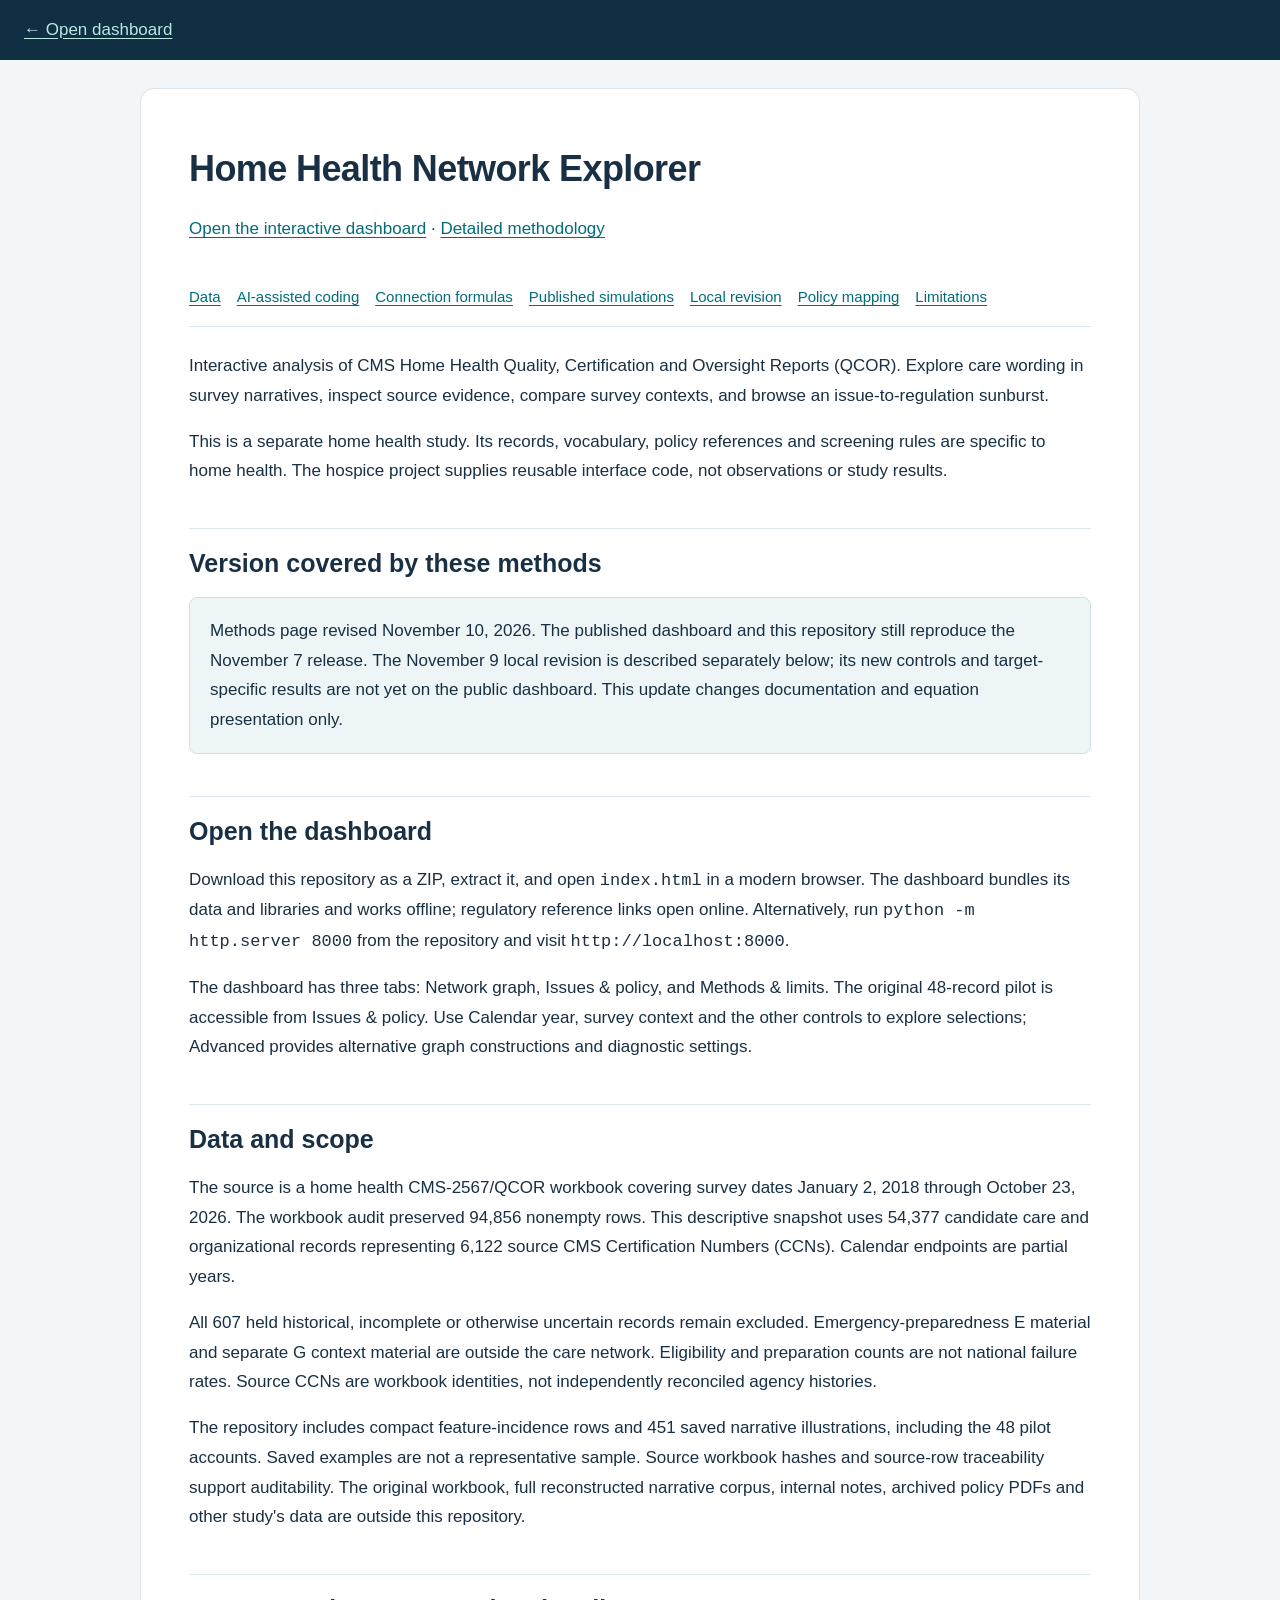
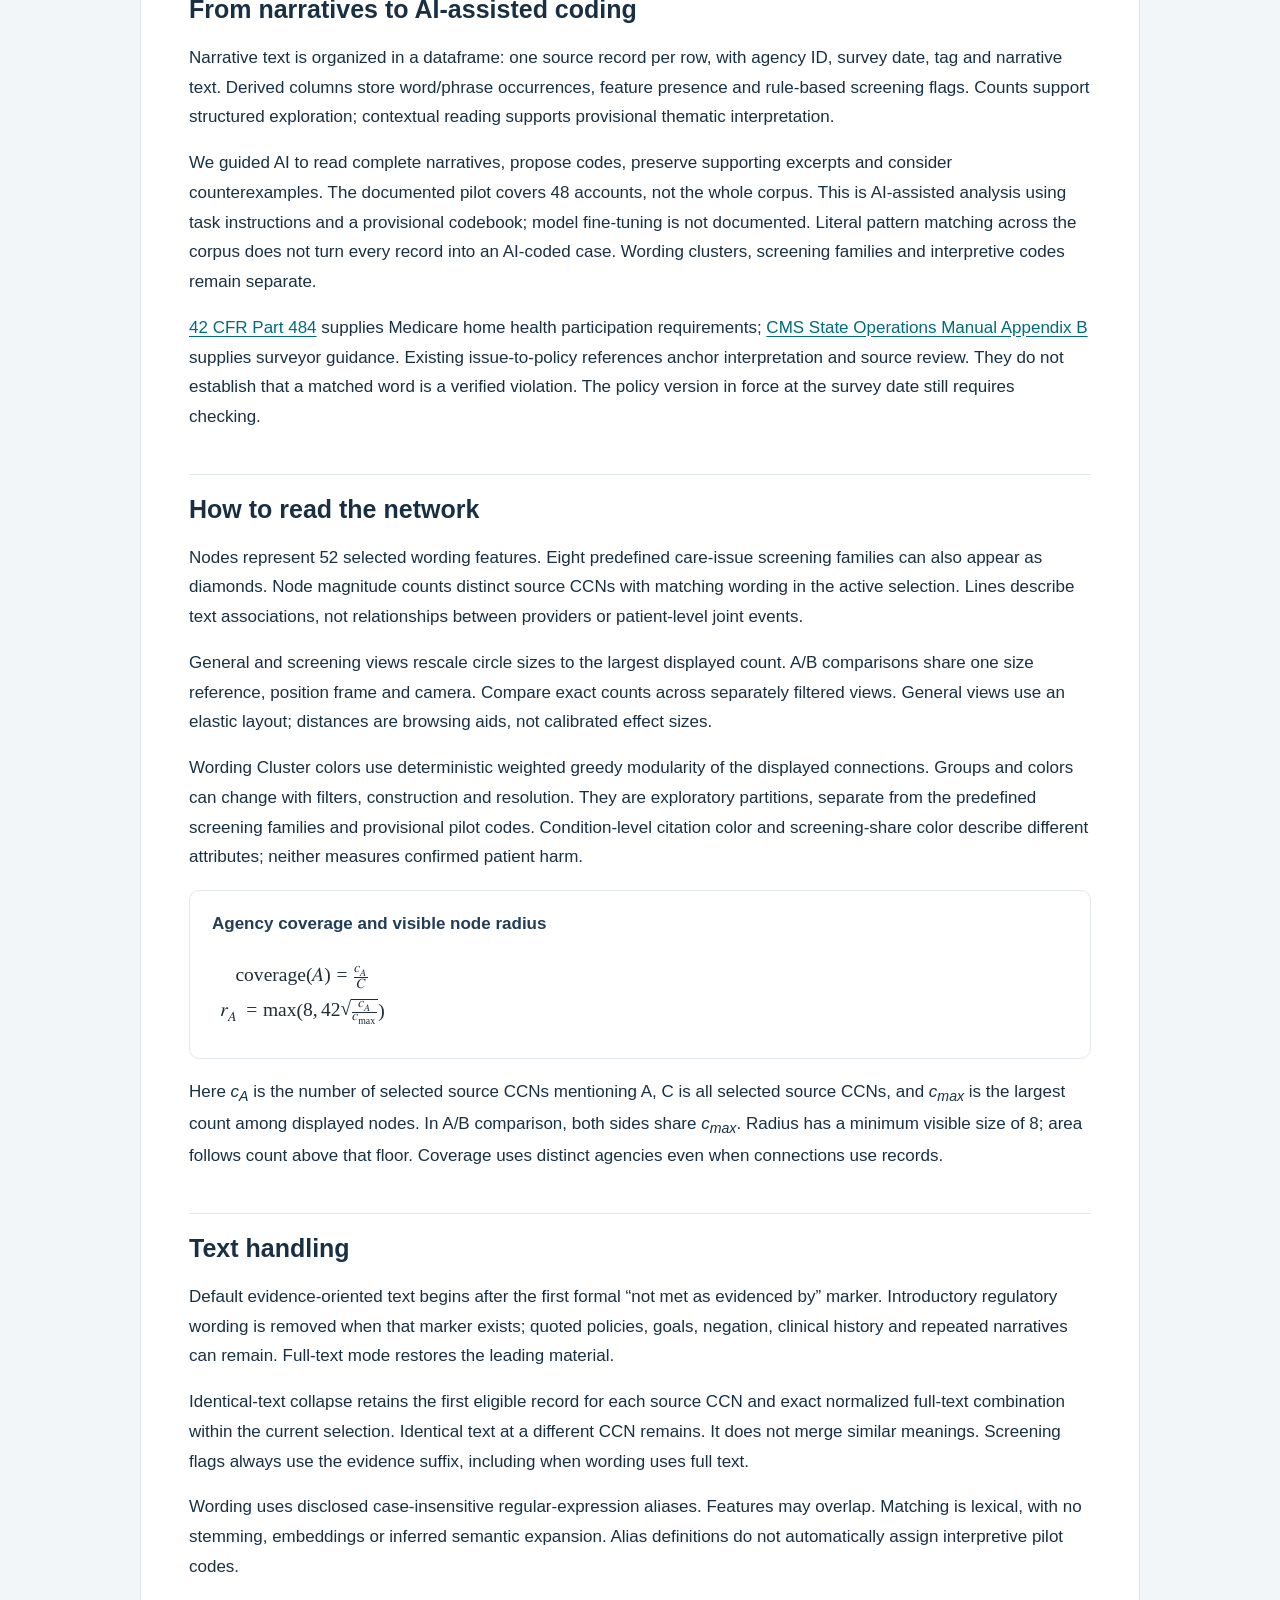
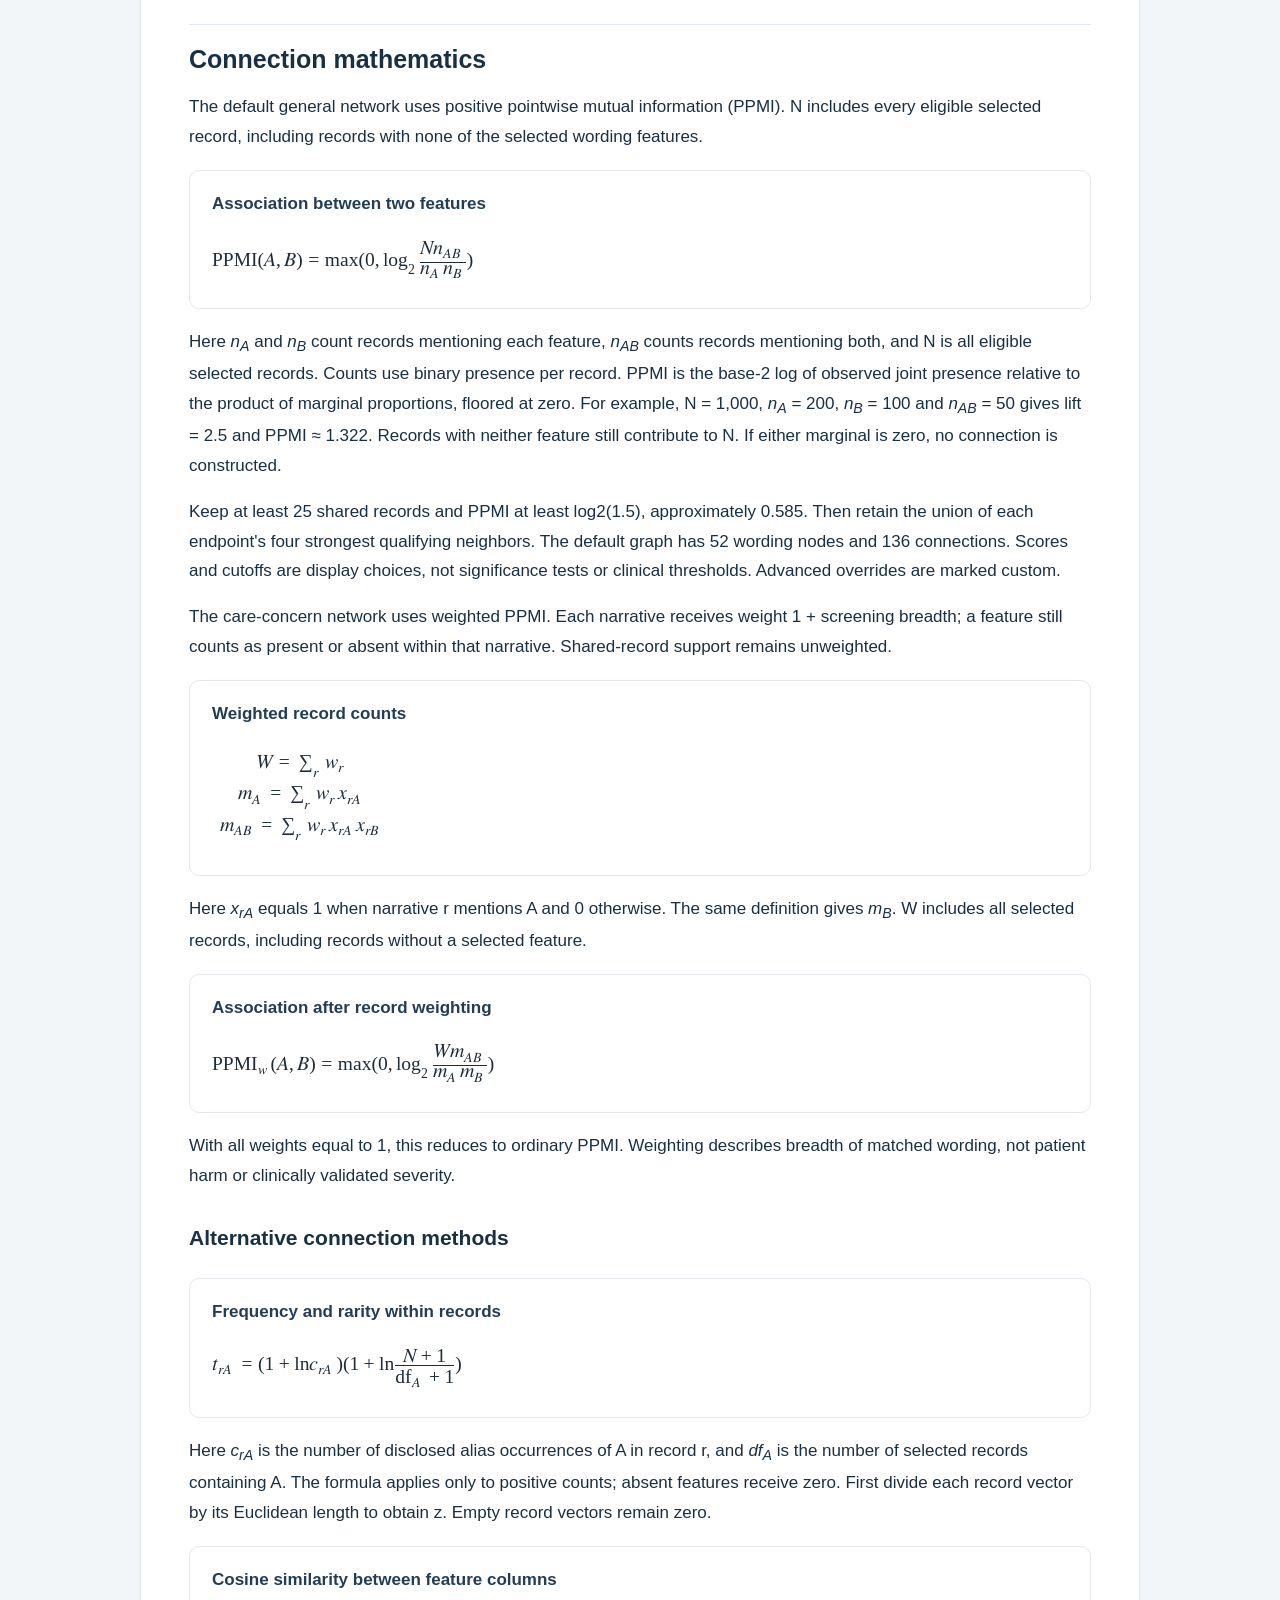
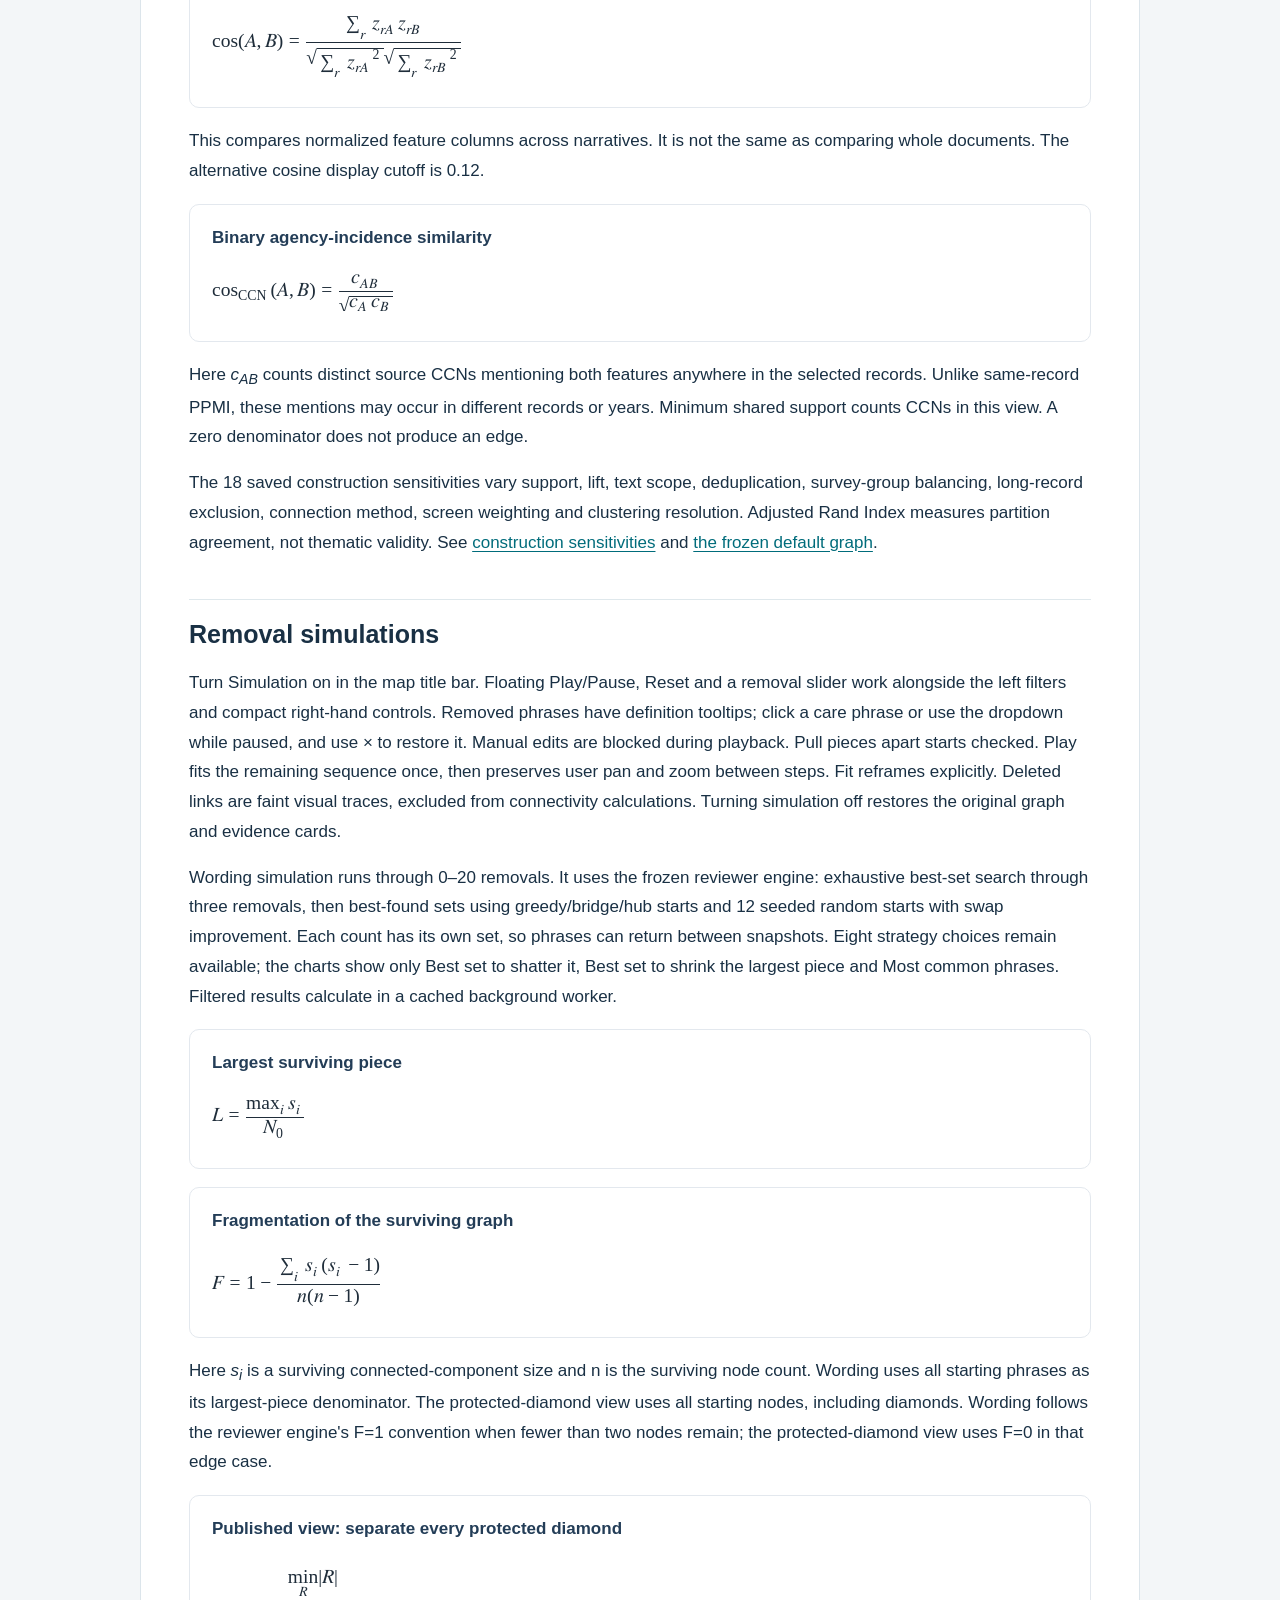
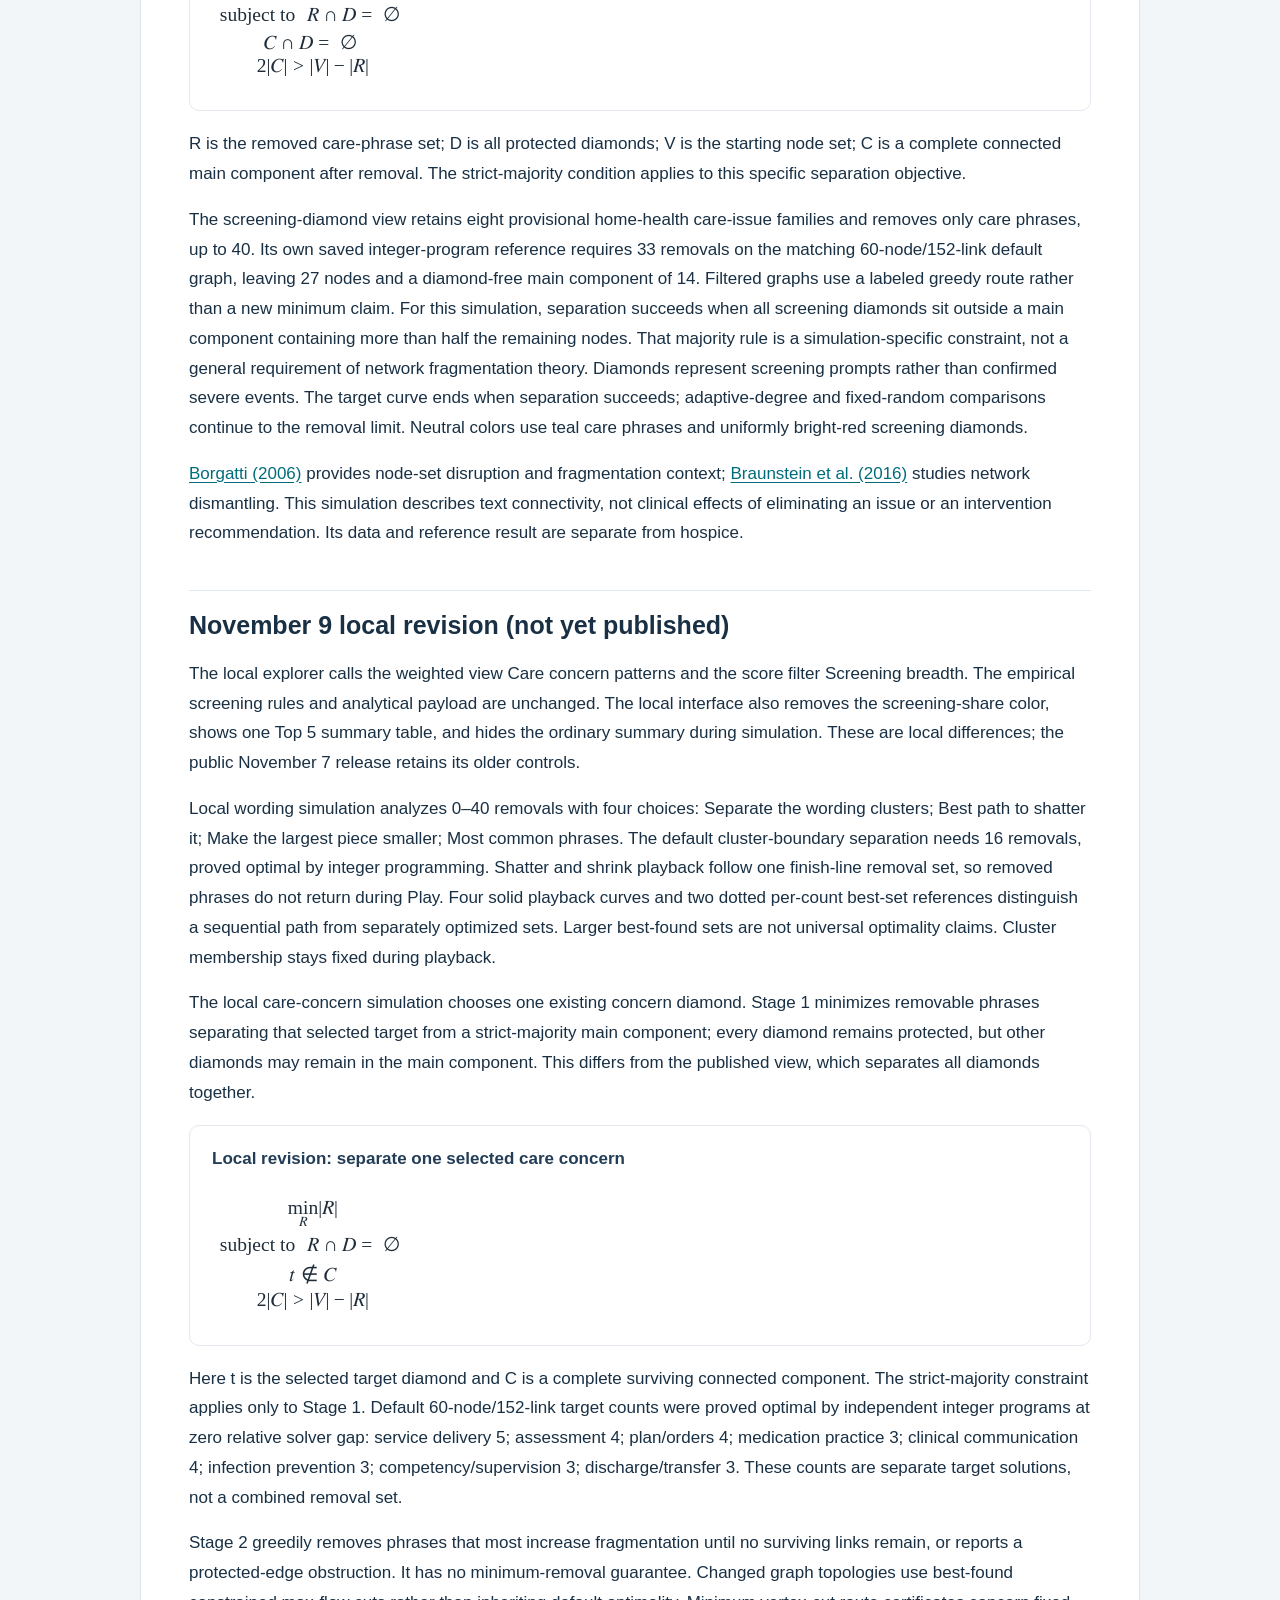
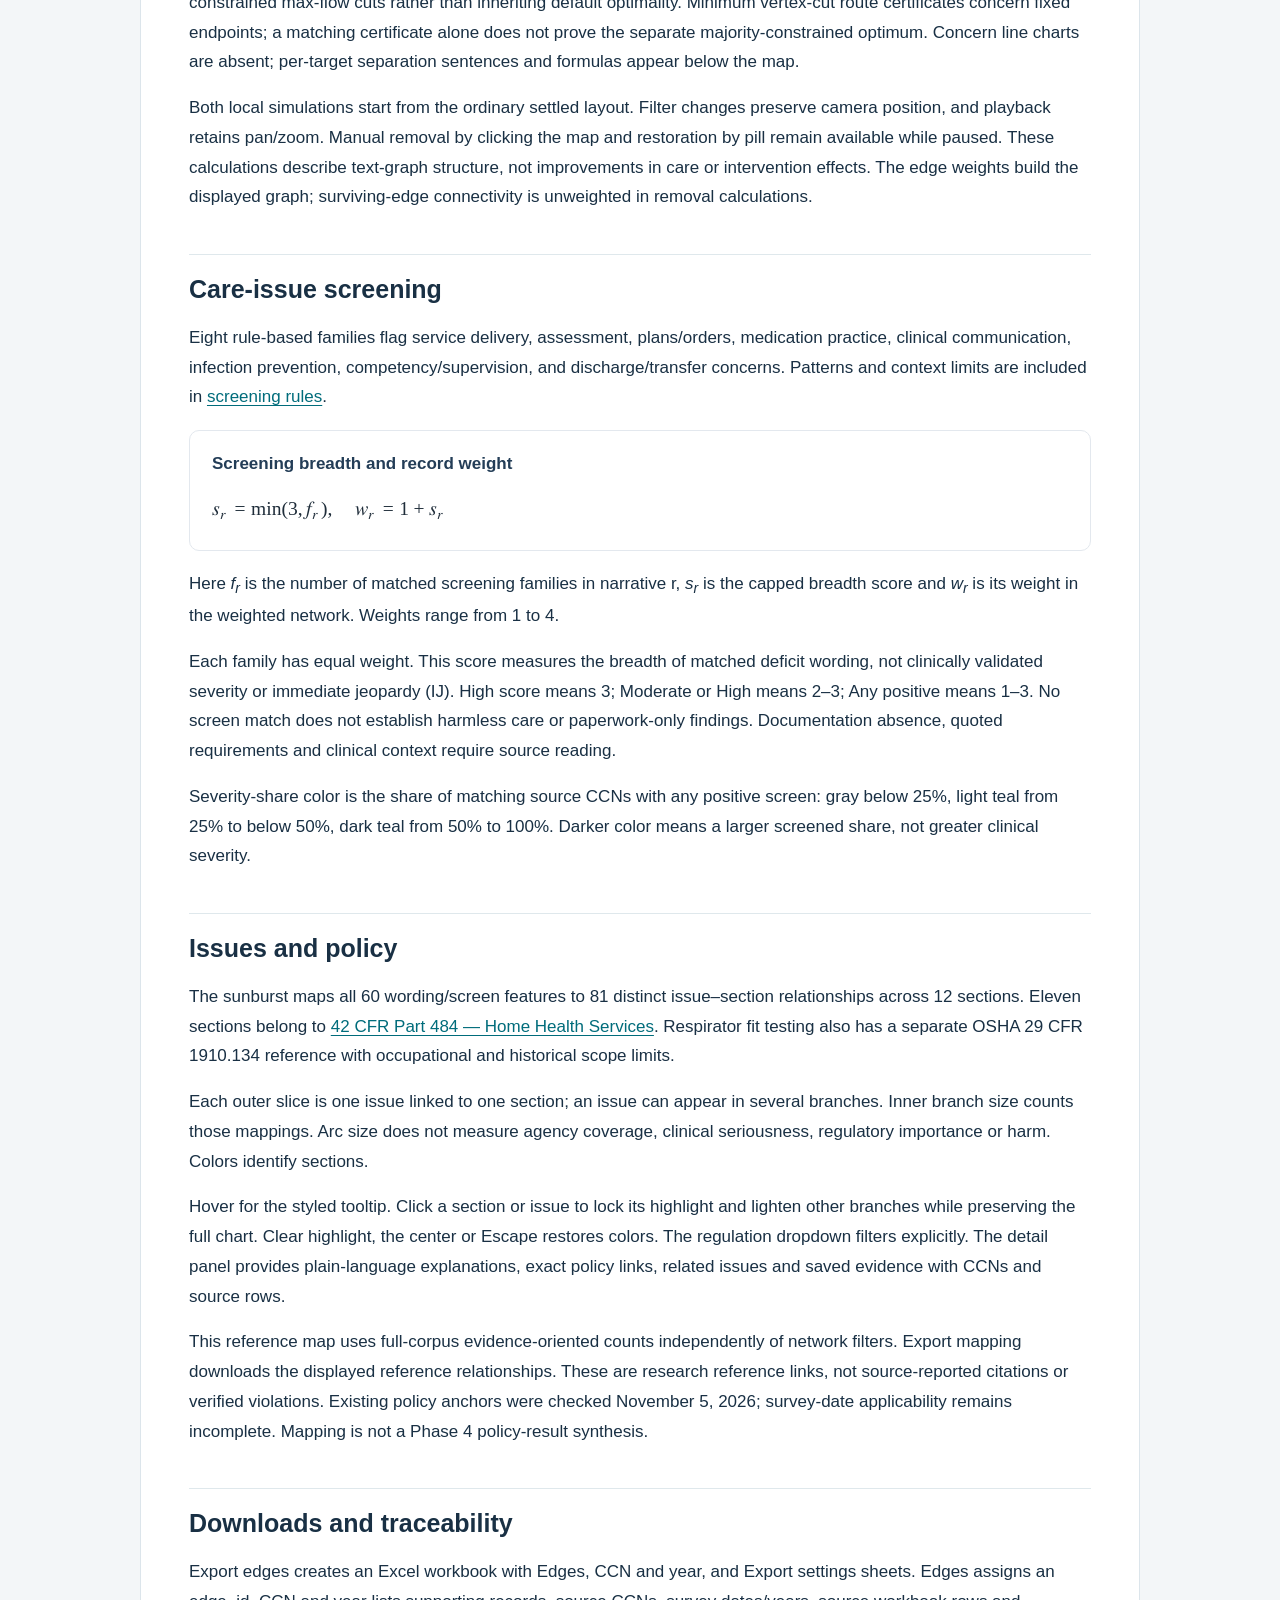
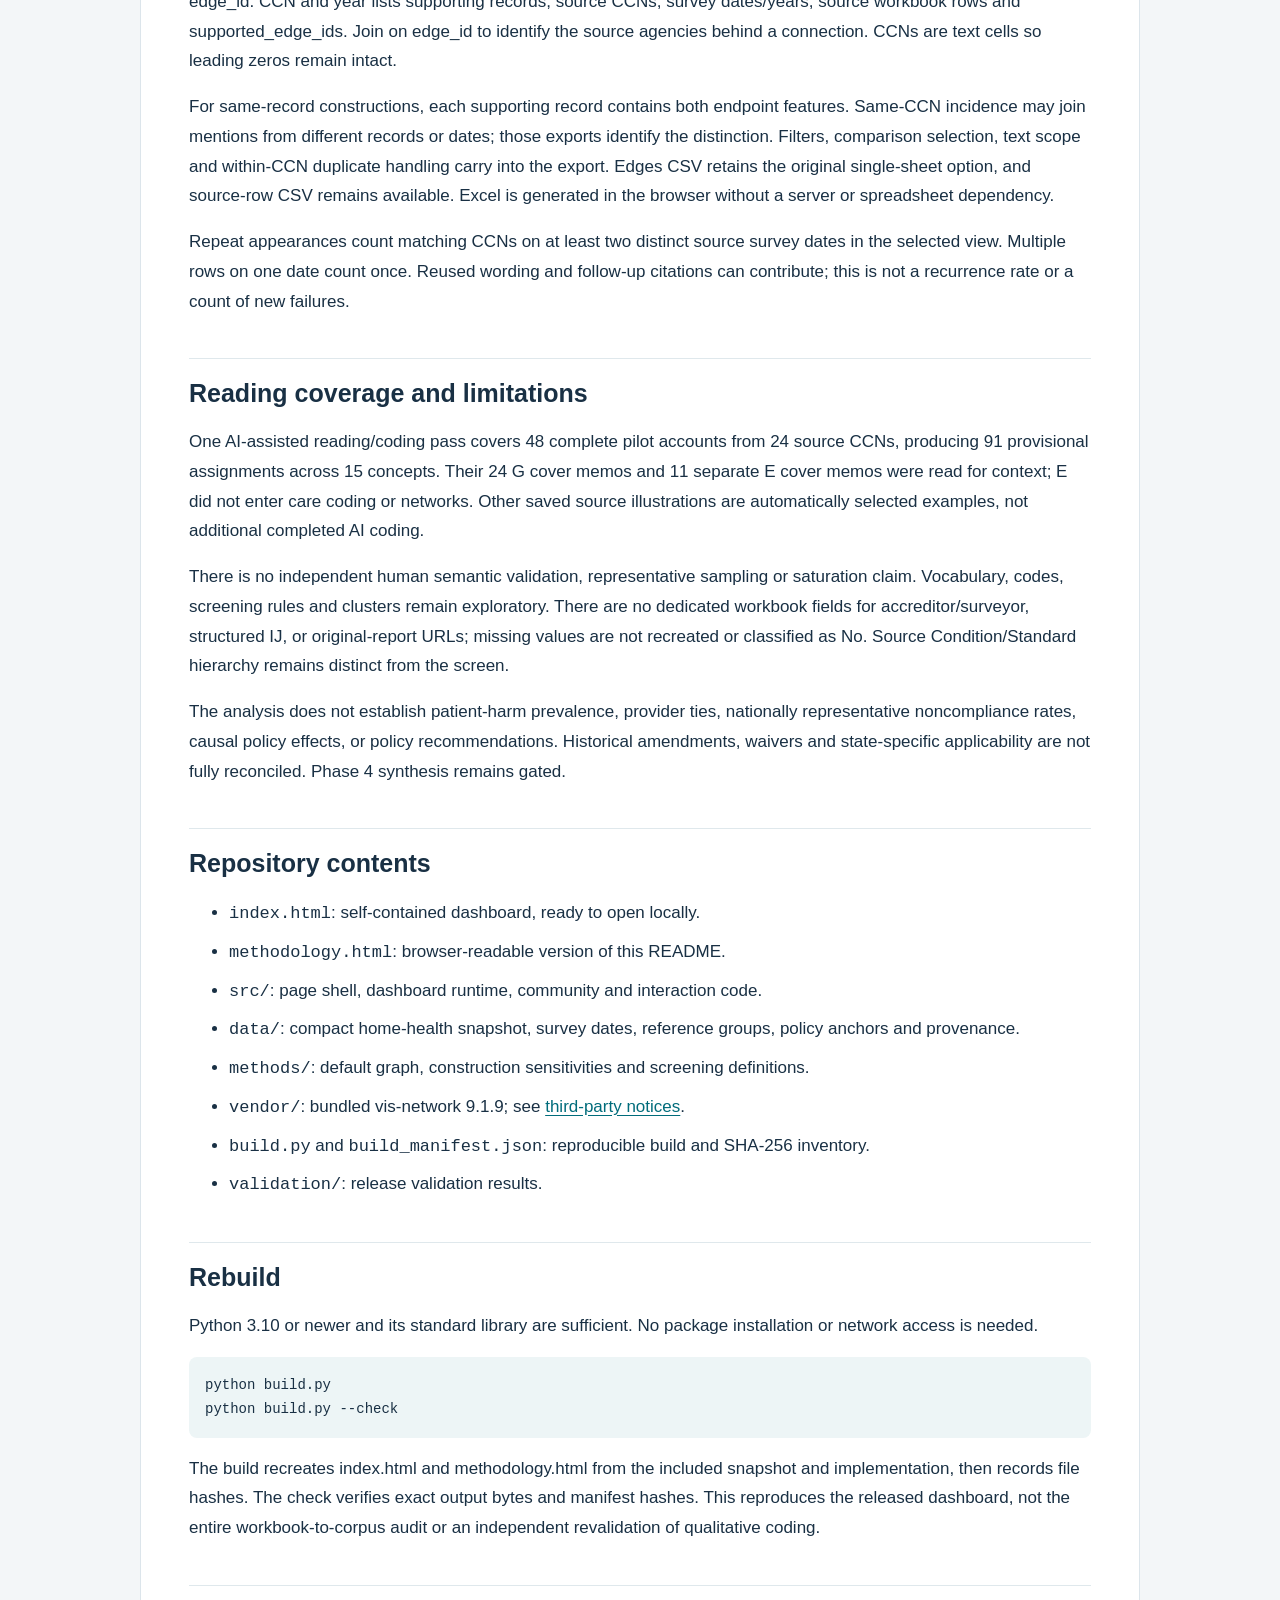
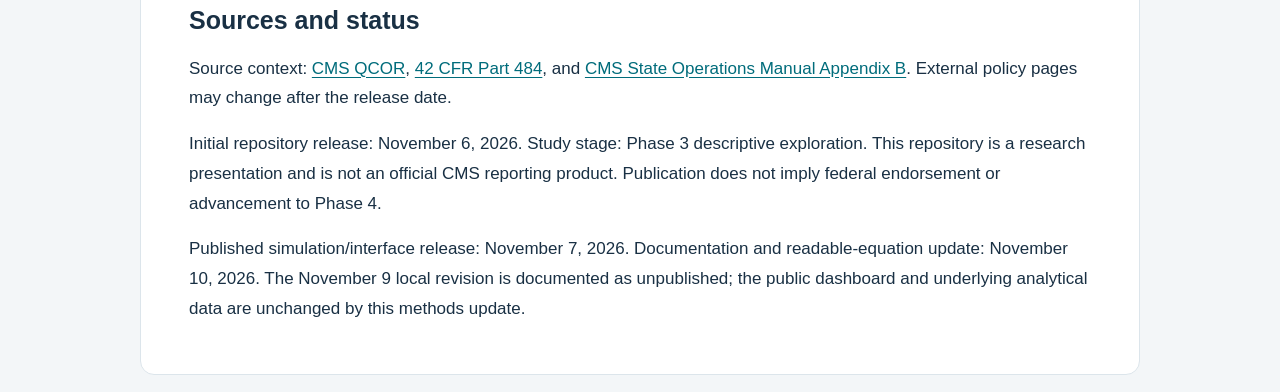
==== commit af4793b5: "Match methods equation typography to reference page" ====
--- a/methodology.html
+++ b/methodology.html
@@ -1,2 +1,2 @@
-<!doctype html><html lang="en"><head><meta charset="utf-8"><meta name="viewport" content="width=device-width,initial-scale=1"><title>Home Health Network Explorer · Methodology</title><style>*{box-sizing:border-box}html{scroll-behavior:smooth;scroll-padding-top:24px}body{margin:0;background:#f3f6f8;color:#193044;font:17px/1.75 Segoe UI,Arial,sans-serif}nav{background:#102f43;padding:15px 24px}nav a{color:#b7e8e2}main{max-width:1000px;margin:28px auto;padding:34px 48px;background:white;border:1px solid #dce5eb;border-radius:14px}h1{line-height:1.2;font-size:36px;letter-spacing:-.6px}h2{margin:42px 0 16px;padding-top:18px;border-top:1px solid #dfE8ec;font-size:25px;line-height:1.35}h3{margin-top:30px;font-size:21px}a{color:#006c7b;text-underline-offset:3px;overflow-wrap:anywhere}a:hover{color:#004c58}a:focus-visible,.equation-scroll:focus-visible{outline:3px solid #008b8a;outline-offset:4px}p{margin:16px 0}pre{background:#edf5f6;padding:16px;overflow:auto;border-radius:8px;font-size:14px}code{overflow-wrap:anywhere}li{margin:8px 0}.equation{margin:24px 0;padding:18px 22px 22px;border:1px solid #cddfe4;border-left:4px solid #008b8a;border-radius:10px;background:#f5fafb;break-inside:avoid}.equation figcaption{font-weight:650;font-size:15px;letter-spacing:.2px;color:#31566a;margin-bottom:16px}.equation-scroll{width:100%;overflow-x:auto;overflow-y:hidden;padding:12px 2px 18px;scrollbar-width:thin}.equation math{width:max-content;min-width:100%;margin:0;font-size:24px;font-family:"Cambria Math","STIX Two Math",math;line-height:1.6}#version-covered-by-these-methods+p{padding:18px 20px;border-radius:8px;background:#edf5f6;border:1px solid #cddfe4}.toc{display:flex;gap:8px 16px;flex-wrap:wrap;margin:24px 0;padding:16px 0;border-bottom:1px solid #dce5eb;font-size:15px}.toc a{white-space:normal}@media(max-width:650px){main{padding:22px 18px;margin:8px}h1{font-size:28px}h2{font-size:22px}body{font-size:16px}.equation{padding:15px 12px 14px;margin:20px 0}.equation math{font-size:18px}.equation figcaption{font-size:14px}nav{padding:13px 20px}}@media print{body{background:white;font-size:11pt}main{border:0;padding:0;margin:0;max-width:none}nav,.toc{display:none}.equation{background:white}.equation math{font-size:16pt}a{color:inherit;text-decoration:none}h2{break-after:avoid}}</style></head><body><nav><a href="index.html">← Open dashboard</a></nav><main><h1>Home Health Network Explorer</h1><p><a href="https://martinblanco-aspe.github.io/home-health-network-explorer/">Open the interactive dashboard</a> · <a href="https://martinblanco-aspe.github.io/home-health-network-explorer/methodology.html">Detailed methodology</a></p><div class="toc" role="navigation" aria-label="On this page"><a href="#data-and-scope">Data</a><a href="#from-narratives-to-ai-assisted-coding">AI-assisted coding</a><a href="#connection-mathematics">Connection formulas</a><a href="#removal-simulations">Published simulations</a><a href="#november-9-local-revision-not-yet-published">Local revision</a><a href="#issues-and-policy">Policy mapping</a><a href="#reading-coverage-and-limitations">Limitations</a></div><p>Interactive analysis of CMS Home Health Quality, Certification and Oversight Reports (QCOR). Explore care wording in survey narratives, inspect source evidence, compare survey contexts, and browse an issue-to-regulation sunburst.</p><p>This is a separate home health study. Its records, vocabulary, policy references and screening rules are specific to home health. The hospice project supplies reusable interface code, not observations or study results.</p><h2 id="version-covered-by-these-methods">Version covered by these methods</h2><p>Methods page revised November 10, 2026. The published dashboard and this repository still reproduce the November 7 release. The November 9 local revision is described separately below; its new controls and target-specific results are not yet on the public dashboard. This update changes documentation and equation presentation only.</p><h2 id="open-the-dashboard">Open the dashboard</h2><p>Download this repository as a ZIP, extract it, and open <code>index.html</code> in a modern browser. The dashboard bundles its data and libraries and works offline; regulatory reference links open online. Alternatively, run <code>python -m http.server 8000</code> from the repository and visit <code>http://localhost:8000</code>.</p><p>The dashboard has three tabs: Network graph, Issues &amp; policy, and Methods &amp; limits. The original 48-record pilot is accessible from Issues &amp; policy. Use Calendar year, survey context and the other controls to explore selections; Advanced provides alternative graph constructions and diagnostic settings.</p><h2 id="data-and-scope">Data and scope</h2><p>The source is a home health CMS-2567/QCOR workbook covering survey dates January 2, 2018 through October 23, 2026. The workbook audit preserved 94,856 nonempty rows. This descriptive snapshot uses 54,377 candidate care and organizational records representing 6,122 source CMS Certification Numbers (CCNs). Calendar endpoints are partial years.</p><p>All 607 held historical, incomplete or otherwise uncertain records remain excluded. Emergency-preparedness E material and separate G context material are outside the care network. Eligibility and preparation counts are not national failure rates. Source CCNs are workbook identities, not independently reconciled agency histories.</p><p>The repository includes compact feature-incidence rows and 451 saved narrative illustrations, including the 48 pilot accounts. Saved examples are not a representative sample. Source workbook hashes and source-row traceability support auditability. The original workbook, full reconstructed narrative corpus, internal notes, archived policy PDFs and other study&#x27;s data are outside this repository.</p><h2 id="from-narratives-to-ai-assisted-coding">From narratives to AI-assisted coding</h2><p>Narrative text is organized in a dataframe: one source record per row, with agency ID, survey date, tag and narrative text. Derived columns store word/phrase occurrences, feature presence and rule-based screening flags. Counts support structured exploration; contextual reading supports provisional thematic interpretation.</p><p>We guided AI to read complete narratives, propose codes, preserve supporting excerpts and consider counterexamples. The documented pilot covers 48 accounts, not the whole corpus. This is AI-assisted analysis using task instructions and a provisional codebook; model fine-tuning is not documented. Literal pattern matching across the corpus does not turn every record into an AI-coded case. Wording clusters, screening families and interpretive codes remain separate.</p><p><a href="https://www.ecfr.gov/current/title-42/chapter-IV/subchapter-G/part-484">42 CFR Part 484</a> supplies Medicare home health participation requirements; <a href="https://www.cms.gov/Regulations-and-Guidance/Guidance/Manuals/Downloads/som107ap_b_hha.pdf">CMS State Operations Manual Appendix B</a> supplies surveyor guidance. Existing issue-to-policy references anchor interpretation and source review. They do not establish that a matched word is a verified violation. The policy version in force at the survey date still requires checking.</p><h2 id="how-to-read-the-network">How to read the network</h2><p>Nodes represent 52 selected wording features. Eight predefined care-issue screening families can also appear as diamonds. Node magnitude counts distinct source CCNs with matching wording in the active selection. Lines describe text associations, not relationships between providers or patient-level joint events.</p><p>General and screening views rescale circle sizes to the largest displayed count. A/B comparisons share one size reference, position frame and camera. Compare exact counts across separately filtered views. General views use an elastic layout; distances are browsing aids, not calibrated effect sizes.</p><p>Wording Cluster colors use deterministic weighted greedy modularity of the displayed connections. Groups and colors can change with filters, construction and resolution. They are exploratory partitions, separate from the predefined screening families and provisional pilot codes. Condition-level citation color and screening-share color describe different attributes; neither measures confirmed patient harm.</p><figure class="equation" id="equation-coverage"><figcaption>Agency coverage and visible node radius</figcaption><div class="equation-scroll" tabindex="0" role="group" aria-label="Coverage is the fraction of selected source agencies mentioning a feature. Node radius is the larger of eight and forty-two times the square root of its agency count divided by the largest displayed agency count."><math xmlns="http://www.w3.org/1998/Math/MathML" display="block"><semantics><mtable columnalign="left" rowspacing="0.6em"><mtr><mtd><mrow><mi>coverage</mi><mrow><mo>(</mo><mi>A</mi><mo>)</mo></mrow><mo>=</mo><mfrac><msub><mi>c</mi><mi>A</mi></msub><mi>C</mi></mfrac></mrow></mtd></mtr><mtr><mtd><mrow><msub><mi>r</mi><mi>A</mi></msub><mo>=</mo><mi>max</mi><mrow><mo>(</mo><mrow><mn>8</mn><mo>,</mo><mn>42</mn><msqrt><mfrac><msub><mi>c</mi><mi>A</mi></msub><msub><mi>c</mi><mi>max</mi></msub></mfrac></msqrt></mrow><mo>)</mo></mrow></mrow></mtd></mtr></mtable><annotation encoding="application/x-tex">\operatorname{coverage}(A)=\frac{c_A}{C},\qquad r_A=\max\left(8,42\sqrt{\frac{c_A}{c_{\max}}}\right)</annotation></semantics></math></div></figure><p>Here <var>c<sub>A</sub></var> is the number of selected source CCNs mentioning A, C is all selected source CCNs, and <var>c<sub>max</sub></var> is the largest count among displayed nodes. In A/B comparison, both sides share <var>c<sub>max</sub></var>. Radius has a minimum visible size of 8; area follows count above that floor. Coverage uses distinct agencies even when connections use records.</p><h2 id="text-handling">Text handling</h2><p>Default evidence-oriented text begins after the first formal “not met as evidenced by” marker. Introductory regulatory wording is removed when that marker exists; quoted policies, goals, negation, clinical history and repeated narratives can remain. Full-text mode restores the leading material.</p><p>Identical-text collapse retains the first eligible record for each source CCN and exact normalized full-text combination within the current selection. Identical text at a different CCN remains. It does not merge similar meanings. Screening flags always use the evidence suffix, including when wording uses full text.</p><p>Wording uses disclosed case-insensitive regular-expression aliases. Features may overlap. Matching is lexical, with no stemming, embeddings or inferred semantic expansion. Alias definitions do not automatically assign interpretive pilot codes.</p><h2 id="connection-mathematics">Connection mathematics</h2><p>The default general network uses positive pointwise mutual information (PPMI). N includes every eligible selected record, including records with none of the selected wording features.</p><figure class="equation" id="equation-ppmi"><figcaption>Association between two features</figcaption><div class="equation-scroll" tabindex="0" role="group" aria-label="PPMI of A and B equals the maximum of zero and log base two of N times the shared record count, divided by the product of the individual record counts."><math xmlns="http://www.w3.org/1998/Math/MathML" display="block"><semantics><mrow><mi>PPMI</mi><mrow><mo>(</mo><mrow><mi>A</mi><mo>,</mo><mi>B</mi></mrow><mo>)</mo></mrow><mo>=</mo><mi>max</mi><mrow><mo>(</mo><mrow><mn>0</mn><mo>,</mo><msub><mi>log</mi><mn>2</mn></msub><mfrac><mrow><mi>N</mi><msub><mi>n</mi><mrow><mi>A</mi><mi>B</mi></mrow></msub></mrow><mrow><msub><mi>n</mi><mi>A</mi></msub><msub><mi>n</mi><mi>B</mi></msub></mrow></mfrac></mrow><mo>)</mo></mrow></mrow><annotation encoding="application/x-tex">\operatorname{PPMI}(A,B)=\max\left(0,\log_2\frac{N n_{AB}}{n_A n_B}\right)</annotation></semantics></math></div></figure><p>Here <var>n<sub>A</sub></var> and <var>n<sub>B</sub></var> count records mentioning each feature, <var>n<sub>AB</sub></var> counts records mentioning both, and N is all eligible selected records. Counts use binary presence per record. PPMI is the base-2 log of observed joint presence relative to the product of marginal proportions, floored at zero. For example, N = 1,000, <var>n<sub>A</sub></var> = 200, <var>n<sub>B</sub></var> = 100 and <var>n<sub>AB</sub></var> = 50 gives lift = 2.5 and PPMI ≈ 1.322. Records with neither feature still contribute to N. If either marginal is zero, no connection is constructed.</p><p>Keep at least 25 shared records and PPMI at least log2(1.5), approximately 0.585. Then retain the union of each endpoint&#x27;s four strongest qualifying neighbors. The default graph has 52 wording nodes and 136 connections. Scores and cutoffs are display choices, not significance tests or clinical thresholds. Advanced overrides are marked custom.</p><p>The care-concern network uses weighted PPMI. Each narrative receives weight 1 + screening breadth; a feature still counts as present or absent within that narrative. Shared-record support remains unweighted.</p><figure class="equation" id="equation-weighted"><figcaption>Weighted record counts</figcaption><div class="equation-scroll" tabindex="0" role="group" aria-label="Total mass W is the sum of record weights. Feature mass m A sums weights of records mentioning A. Joint mass m AB sums weights of records mentioning both features."><math xmlns="http://www.w3.org/1998/Math/MathML" display="block"><semantics><mtable columnalign="left" rowspacing="0.6em"><mtr><mtd><mrow><mi>W</mi><mo>=</mo><mrow><munder><mo>∑</mo><mi>r</mi></munder><msub><mi>w</mi><mi>r</mi></msub></mrow></mrow></mtd></mtr><mtr><mtd><mrow><msub><mi>m</mi><mi>A</mi></msub><mo>=</mo><mrow><munder><mo>∑</mo><mi>r</mi></munder><mrow><msub><mi>w</mi><mi>r</mi></msub><msub><mi>x</mi><mrow><mi>r</mi><mi>A</mi></mrow></msub></mrow></mrow></mrow></mtd></mtr><mtr><mtd><mrow><msub><mi>m</mi><mrow><mi>A</mi><mi>B</mi></mrow></msub><mo>=</mo><mrow><munder><mo>∑</mo><mi>r</mi></munder><mrow><msub><mi>w</mi><mi>r</mi></msub><msub><mi>x</mi><mrow><mi>r</mi><mi>A</mi></mrow></msub><msub><mi>x</mi><mrow><mi>r</mi><mi>B</mi></mrow></msub></mrow></mrow></mrow></mtd></mtr></mtable><annotation encoding="application/x-tex">W=\sum_r w_r,\quad m_A=\sum_r w_r x_{rA},\quad m_{AB}=\sum_r w_r x_{rA}x_{rB}</annotation></semantics></math></div></figure><p>Here <var>x<sub>rA</sub></var> equals 1 when narrative r mentions A and 0 otherwise. The same definition gives <var>m<sub>B</sub></var>. W includes all selected records, including records without a selected feature.</p><figure class="equation" id="equation-weighted-ppmi"><figcaption>Association after record weighting</figcaption><div class="equation-scroll" tabindex="0" role="group" aria-label="Weighted PPMI uses weighted joint and marginal masses. Shared-record support is still an unweighted record count."><math xmlns="http://www.w3.org/1998/Math/MathML" display="block"><semantics><mrow><msub><mi>PPMI</mi><mi>w</mi></msub><mrow><mo>(</mo><mrow><mi>A</mi><mo>,</mo><mi>B</mi></mrow><mo>)</mo></mrow><mo>=</mo><mi>max</mi><mrow><mo>(</mo><mrow><mn>0</mn><mo>,</mo><msub><mi>log</mi><mn>2</mn></msub><mfrac><mrow><mi>W</mi><msub><mi>m</mi><mrow><mi>A</mi><mi>B</mi></mrow></msub></mrow><mrow><msub><mi>m</mi><mi>A</mi></msub><msub><mi>m</mi><mi>B</mi></msub></mrow></mfrac></mrow><mo>)</mo></mrow></mrow><annotation encoding="application/x-tex">\operatorname{PPMI}_w(A,B)=\max\left(0,\log_2\frac{W m_{AB}}{m_A m_B}\right)</annotation></semantics></math></div></figure><p>With all weights equal to 1, this reduces to ordinary PPMI. Weighting describes breadth of matched wording, not patient harm or clinically validated severity.</p><h3>Alternative connection methods</h3><figure class="equation" id="equation-tfidf"><figcaption>Frequency and rarity within records</figcaption><div class="equation-scroll" tabindex="0" role="group" aria-label="For a positive alias count, TF-IDF equals one plus the natural logarithm of the count, times one plus the natural logarithm of N plus one divided by document frequency plus one."><math xmlns="http://www.w3.org/1998/Math/MathML" display="block"><semantics><mrow><msub><mi>t</mi><mrow><mi>r</mi><mi>A</mi></mrow></msub><mo>=</mo><mrow><mo>(</mo><mrow><mn>1</mn><mo>+</mo><mi>ln</mi><msub><mi>c</mi><mrow><mi>r</mi><mi>A</mi></mrow></msub></mrow><mo>)</mo></mrow><mrow><mo>(</mo><mrow><mn>1</mn><mo>+</mo><mi>ln</mi><mfrac><mrow><mi>N</mi><mo>+</mo><mn>1</mn></mrow><mrow><msub><mi>df</mi><mi>A</mi></msub><mo>+</mo><mn>1</mn></mrow></mfrac></mrow><mo>)</mo></mrow></mrow><annotation encoding="application/x-tex">t_{rA}=(1+\ln c_{rA})\left(1+\ln\frac{N+1}{df_A+1}\right)</annotation></semantics></math></div></figure><p>Here <var>c<sub>rA</sub></var> is the number of disclosed alias occurrences of A in record r, and <var>df<sub>A</sub></var> is the number of selected records containing A. The formula applies only to positive counts; absent features receive zero. First divide each record vector by its Euclidean length to obtain z. Empty record vectors remain zero.</p><figure class="equation" id="equation-cosine"><figcaption>Cosine similarity between feature columns</figcaption><div class="equation-scroll" tabindex="0" role="group" aria-label="Cosine is the dot product of two feature columns divided by the product of their lengths, after each record vector is normalized."><math xmlns="http://www.w3.org/1998/Math/MathML" display="block"><semantics><mrow><mi>cos</mi><mrow><mo>(</mo><mrow><mi>A</mi><mo>,</mo><mi>B</mi></mrow><mo>)</mo></mrow><mo>=</mo><mfrac><mrow><munder><mo>∑</mo><mi>r</mi></munder><mrow><msub><mi>z</mi><mrow><mi>r</mi><mi>A</mi></mrow></msub><msub><mi>z</mi><mrow><mi>r</mi><mi>B</mi></mrow></msub></mrow></mrow><mrow><msqrt><mrow><munder><mo>∑</mo><mi>r</mi></munder><msup><msub><mi>z</mi><mrow><mi>r</mi><mi>A</mi></mrow></msub><mn>2</mn></msup></mrow></msqrt><msqrt><mrow><munder><mo>∑</mo><mi>r</mi></munder><msup><msub><mi>z</mi><mrow><mi>r</mi><mi>B</mi></mrow></msub><mn>2</mn></msup></mrow></msqrt></mrow></mfrac></mrow><annotation encoding="application/x-tex">\operatorname{cos}(A,B)=\frac{\sum_r z_{rA}z_{rB}}{\sqrt{\sum_r z_{rA}^2}\sqrt{\sum_r z_{rB}^2}}</annotation></semantics></math></div></figure><p>This compares normalized feature columns across narratives. It is not the same as comparing whole documents. The alternative cosine display cutoff is 0.12.</p><figure class="equation" id="equation-incidence"><figcaption>Binary agency-incidence similarity</figcaption><div class="equation-scroll" tabindex="0" role="group" aria-label="Agency-incidence cosine is the number of source agencies mentioning both features divided by the square root of the product of the individual agency counts."><math xmlns="http://www.w3.org/1998/Math/MathML" display="block"><semantics><mrow><msub><mi>cos</mi><mtext>CCN</mtext></msub><mrow><mo>(</mo><mrow><mi>A</mi><mo>,</mo><mi>B</mi></mrow><mo>)</mo></mrow><mo>=</mo><mfrac><msub><mi>c</mi><mrow><mi>A</mi><mi>B</mi></mrow></msub><msqrt><mrow><msub><mi>c</mi><mi>A</mi></msub><msub><mi>c</mi><mi>B</mi></msub></mrow></msqrt></mfrac></mrow><annotation encoding="application/x-tex">\operatorname{cos}_{CCN}(A,B)=\frac{c_{AB}}{\sqrt{c_Ac_B}}</annotation></semantics></math></div></figure><p>Here <var>c<sub>AB</sub></var> counts distinct source CCNs mentioning both features anywhere in the selected records. Unlike same-record PPMI, these mentions may occur in different records or years. Minimum shared support counts CCNs in this view. A zero denominator does not produce an edge.</p><p></p><p>The 18 saved construction sensitivities vary support, lift, text scope, deduplication, survey-group balancing, long-record exclusion, connection method, screen weighting and clustering resolution. Adjusted Rand Index measures partition agreement, not thematic validity. See <a href="methods/construction_sensitivities.json">construction sensitivities</a> and <a href="methods/default_graph.json">the frozen default graph</a>.</p><h2 id="removal-simulations">Removal simulations</h2><p>Turn Simulation on in the map title bar. Floating Play/Pause, Reset and a removal slider work alongside the left filters and compact right-hand controls. Removed phrases have definition tooltips; click a care phrase or use the dropdown while paused, and use × to restore it. Manual edits are blocked during playback. Pull pieces apart starts checked. Play fits the remaining sequence once, then preserves user pan and zoom between steps. Fit reframes explicitly. Deleted links are faint visual traces, excluded from connectivity calculations. Turning simulation off restores the original graph and evidence cards.</p><p>Wording simulation runs through 0–20 removals. It uses the frozen reviewer engine: exhaustive best-set search through three removals, then best-found sets using greedy/bridge/hub starts and 12 seeded random starts with swap improvement. Each count has its own set, so phrases can return between snapshots. Eight strategy choices remain available; the charts show only Best set to shatter it, Best set to shrink the largest piece and Most common phrases. Filtered results calculate in a cached background worker.</p><figure class="equation" id="equation-largest-piece"><figcaption>Largest surviving piece</figcaption><div class="equation-scroll" tabindex="0" role="group" aria-label="Largest-piece share is the number of surviving nodes in the largest connected component divided by the original starting node count."><math xmlns="http://www.w3.org/1998/Math/MathML" display="block"><semantics><mrow><mi>L</mi><mo>=</mo><mfrac><mrow><msub><mi>max</mi><mi>i</mi></msub><msub><mi>s</mi><mi>i</mi></msub></mrow><msub><mi>N</mi><mn>0</mn></msub></mfrac></mrow><annotation encoding="application/x-tex">L=\frac{\max_i s_i}{N_0}</annotation></semantics></math></div></figure><figure class="equation" id="equation-fragmentation"><figcaption>Fragmentation of the surviving graph</figcaption><div class="equation-scroll" tabindex="0" role="group" aria-label="Fragmentation is one minus the proportion of surviving ordered node pairs in the same connected component."><math xmlns="http://www.w3.org/1998/Math/MathML" display="block"><semantics><mrow><mi>F</mi><mo>=</mo><mn>1</mn><mo>−</mo><mfrac><mrow><munder><mo>∑</mo><mi>i</mi></munder><mrow><msub><mi>s</mi><mi>i</mi></msub><mrow><mo>(</mo><mrow><msub><mi>s</mi><mi>i</mi></msub><mo>−</mo><mn>1</mn></mrow><mo>)</mo></mrow></mrow></mrow><mrow><mi>n</mi><mrow><mo>(</mo><mrow><mi>n</mi><mo>−</mo><mn>1</mn></mrow><mo>)</mo></mrow></mrow></mfrac></mrow><annotation encoding="application/x-tex">F=1-\frac{\sum_i s_i(s_i-1)}{n(n-1)}</annotation></semantics></math></div></figure><p>Here <var>s<sub>i</sub></var> is a surviving connected-component size and n is the surviving node count. Wording uses all starting phrases as its largest-piece denominator. The protected-diamond view uses all starting nodes, including diamonds. Wording follows the reviewer engine&#x27;s F=1 convention when fewer than two nodes remain; the protected-diamond view uses F=0 in that edge case.</p><figure class="equation" id="equation-published-cut"><figcaption>Published view: separate every protected diamond</figcaption><div class="equation-scroll" tabindex="0" role="group" aria-label="Minimize removed care phrases. Do not remove any diamond. The connected main component must contain no diamond and more than half of surviving nodes."><math xmlns="http://www.w3.org/1998/Math/MathML" display="block"><semantics><mtable columnalign="left" rowspacing="0.6em"><mtr><mtd><mrow><munder><mi>min</mi><mi>R</mi></munder><mrow><mo>|</mo><mi>R</mi><mo>|</mo></mrow></mrow></mtd></mtr><mtr><mtd><mrow><mtext>subject to</mtext><mspace width=".6em"/><mi>R</mi><mo>∩</mo><mi>D</mi><mo>=</mo><mo>∅</mo></mrow></mtd></mtr><mtr><mtd><mrow><mi>C</mi><mo>∩</mo><mi>D</mi><mo>=</mo><mo>∅</mo></mrow></mtd></mtr><mtr><mtd><mrow><mn>2</mn><mrow><mo>|</mo><mi>C</mi><mo>|</mo></mrow><mo>&gt;</mo><mrow><mo>|</mo><mi>V</mi><mo>|</mo></mrow><mo>−</mo><mrow><mo>|</mo><mi>R</mi><mo>|</mo></mrow></mrow></mtd></mtr></mtable><annotation encoding="application/x-tex">\min_R |R|\quad\text{subject to }R\cap D=\varnothing,\ C\cap D=\varnothing,\ 2|C|&gt;|V|-|R|</annotation></semantics></math></div></figure><p>R is the removed care-phrase set; D is all protected diamonds; V is the starting node set; C is a complete connected main component after removal. The strict-majority condition applies to this specific separation objective.</p><p>The screening-diamond view retains eight provisional home-health care-issue families and removes only care phrases, up to 40. Its own saved integer-program reference requires 33 removals on the matching 60-node/152-link default graph, leaving 27 nodes and a diamond-free main component of 14. Filtered graphs use a labeled greedy route rather than a new minimum claim. For this simulation, separation succeeds when all screening diamonds sit outside a main component containing more than half the remaining nodes. That majority rule is a simulation-specific constraint, not a general requirement of network fragmentation theory. Diamonds represent screening prompts rather than confirmed severe events. The target curve ends when separation succeeds; adaptive-degree and fixed-random comparisons continue to the removal limit. Neutral colors use teal care phrases and uniformly bright-red screening diamonds.</p><p><a href="https://doi.org/10.1007/s10588-006-7084-x">Borgatti (2006)</a> provides node-set disruption and fragmentation context; <a href="https://pmc.ncbi.nlm.nih.gov/articles/PMC5098660/">Braunstein et al. (2016)</a> studies network dismantling. This simulation describes text connectivity, not clinical effects of eliminating an issue or an intervention recommendation. Its data and reference result are separate from hospice.</p><h2 id="november-9-local-revision-not-yet-published">November 9 local revision (not yet published)</h2><p>The local explorer calls the weighted view Care concern patterns and the score filter Screening breadth. The empirical screening rules and analytical payload are unchanged. The local interface also removes the screening-share color, shows one Top 5 summary table, and hides the ordinary summary during simulation. These are local differences; the public November 7 release retains its older controls.</p><p>Local wording simulation analyzes 0–40 removals with four choices: Separate the wording clusters; Best path to shatter it; Make the largest piece smaller; Most common phrases. The default cluster-boundary separation needs 16 removals, proved optimal by integer programming. Shatter and shrink playback follow one finish-line removal set, so removed phrases do not return during Play. Four solid playback curves and two dotted per-count best-set references distinguish a sequential path from separately optimized sets. Larger best-found sets are not universal optimality claims. Cluster membership stays fixed during playback.</p><p>The local care-concern simulation chooses one existing concern diamond. Stage 1 minimizes removable phrases separating that selected target from a strict-majority main component; every diamond remains protected, but other diamonds may remain in the main component. This differs from the published view, which separates all diamonds together.</p><figure class="equation" id="equation-local-target-cut"><figcaption>Local revision: separate one selected care concern</figcaption><div class="equation-scroll" tabindex="0" role="group" aria-label="Minimize care-phrase removals while keeping every diamond protected. The selected target must lie outside a complete connected component containing more than half of surviving nodes."><math xmlns="http://www.w3.org/1998/Math/MathML" display="block"><semantics><mtable columnalign="left" rowspacing="0.6em"><mtr><mtd><mrow><munder><mi>min</mi><mi>R</mi></munder><mrow><mo>|</mo><mi>R</mi><mo>|</mo></mrow></mrow></mtd></mtr><mtr><mtd><mrow><mtext>subject to</mtext><mspace width=".6em"/><mi>R</mi><mo>∩</mo><mi>D</mi><mo>=</mo><mo>∅</mo></mrow></mtd></mtr><mtr><mtd><mrow><mi>t</mi><mo>∉</mo><mi>C</mi></mrow></mtd></mtr><mtr><mtd><mrow><mn>2</mn><mrow><mo>|</mo><mi>C</mi><mo>|</mo></mrow><mo>&gt;</mo><mrow><mo>|</mo><mi>V</mi><mo>|</mo></mrow><mo>−</mo><mrow><mo>|</mo><mi>R</mi><mo>|</mo></mrow></mrow></mtd></mtr></mtable><annotation encoding="application/x-tex">\min_R |R|\quad\text{subject to }R\cap D=\varnothing,\ t\notin C,\ 2|C|&gt;|V|-|R|</annotation></semantics></math></div></figure><p>Here t is the selected target diamond and C is a complete surviving connected component. The strict-majority constraint applies only to Stage 1. Default 60-node/152-link target counts were proved optimal by independent integer programs at zero relative solver gap: service delivery 5; assessment 4; plan/orders 4; medication practice 3; clinical communication 4; infection prevention 3; competency/supervision 3; discharge/transfer 3. These counts are separate target solutions, not a combined removal set.</p><p>Stage 2 greedily removes phrases that most increase fragmentation until no surviving links remain, or reports a protected-edge obstruction. It has no minimum-removal guarantee. Changed graph topologies use best-found constrained max-flow cuts rather than inheriting default optimality. Minimum vertex-cut route certificates concern fixed endpoints; a matching certificate alone does not prove the separate majority-constrained optimum. Concern line charts are absent; per-target separation sentences and formulas appear below the map.</p><p>Both local simulations start from the ordinary settled layout. Filter changes preserve camera position, and playback retains pan/zoom. Manual removal by clicking the map and restoration by pill remain available while paused. These calculations describe text-graph structure, not improvements in care or intervention effects. The edge weights build the displayed graph; surviving-edge connectivity is unweighted in removal calculations.</p><h2 id="care-issue-screening">Care-issue screening</h2><p>Eight rule-based families flag service delivery, assessment, plans/orders, medication practice, clinical communication, infection prevention, competency/supervision, and discharge/transfer concerns. Patterns and context limits are included in <a href="methods/screening_rules.json">screening rules</a>.</p><figure class="equation" id="equation-screen"><figcaption>Screening breadth and record weight</figcaption><div class="equation-scroll" tabindex="0" role="group" aria-label="Screening breadth is the matched-family count capped at three. The weighted network gives a record weight of one plus that breadth."><math xmlns="http://www.w3.org/1998/Math/MathML" display="block"><semantics><mrow><msub><mi>s</mi><mi>r</mi></msub><mo>=</mo><mi>min</mi><mrow><mo>(</mo><mrow><mn>3</mn><mo>,</mo><msub><mi>f</mi><mi>r</mi></msub></mrow><mo>)</mo></mrow><mo>,</mo><mspace width="1em"/><msub><mi>w</mi><mi>r</mi></msub><mo>=</mo><mn>1</mn><mo>+</mo><msub><mi>s</mi><mi>r</mi></msub></mrow><annotation encoding="application/x-tex">s_r=\min(3,f_r),\qquad w_r=1+s_r</annotation></semantics></math></div></figure><p>Here <var>f<sub>r</sub></var> is the number of matched screening families in narrative r, <var>s<sub>r</sub></var> is the capped breadth score and <var>w<sub>r</sub></var> is its weight in the weighted network. Weights range from 1 to 4.</p><p>Each family has equal weight. This score measures the breadth of matched deficit wording, not clinically validated severity or immediate jeopardy (IJ). High score means 3; Moderate or High means 2–3; Any positive means 1–3. No screen match does not establish harmless care or paperwork-only findings. Documentation absence, quoted requirements and clinical context require source reading.</p><p>Severity-share color is the share of matching source CCNs with any positive screen: gray below 25%, light teal from 25% to below 50%, dark teal from 50% to 100%. Darker color means a larger screened share, not greater clinical severity.</p><h2 id="issues-and-policy">Issues and policy</h2><p>The sunburst maps all 60 wording/screen features to 81 distinct issue–section relationships across 12 sections. Eleven sections belong to <a href="https://www.ecfr.gov/current/title-42/chapter-IV/subchapter-G/part-484">42 CFR Part 484 — Home Health Services</a>. Respirator fit testing also has a separate OSHA 29 CFR 1910.134 reference with occupational and historical scope limits.</p><p>Each outer slice is one issue linked to one section; an issue can appear in several branches. Inner branch size counts those mappings. Arc size does not measure agency coverage, clinical seriousness, regulatory importance or harm. Colors identify sections.</p><p>Hover for the styled tooltip. Click a section or issue to lock its highlight and lighten other branches while preserving the full chart. Clear highlight, the center or Escape restores colors. The regulation dropdown filters explicitly. The detail panel provides plain-language explanations, exact policy links, related issues and saved evidence with CCNs and source rows.</p><p>This reference map uses full-corpus evidence-oriented counts independently of network filters. Export mapping downloads the displayed reference relationships. These are research reference links, not source-reported citations or verified violations. Existing policy anchors were checked November 5, 2026; survey-date applicability remains incomplete. Mapping is not a Phase 4 policy-result synthesis.</p><h2 id="downloads-and-traceability">Downloads and traceability</h2><p>Export edges creates an Excel workbook with Edges, CCN and year, and Export settings sheets. Edges assigns an edge_id. CCN and year lists supporting records, source CCNs, survey dates/years, source workbook rows and supported_edge_ids. Join on edge_id to identify the source agencies behind a connection. CCNs are text cells so leading zeros remain intact.</p><p>For same-record constructions, each supporting record contains both endpoint features. Same-CCN incidence may join mentions from different records or dates; those exports identify the distinction. Filters, comparison selection, text scope and within-CCN duplicate handling carry into the export. Edges CSV retains the original single-sheet option, and source-row CSV remains available. Excel is generated in the browser without a server or spreadsheet dependency.</p><p>Repeat appearances count matching CCNs on at least two distinct source survey dates in the selected view. Multiple rows on one date count once. Reused wording and follow-up citations can contribute; this is not a recurrence rate or a count of new failures.</p><h2 id="reading-coverage-and-limitations">Reading coverage and limitations</h2><p>One AI-assisted reading/coding pass covers 48 complete pilot accounts from 24 source CCNs, producing 91 provisional assignments across 15 concepts. Their 24 G cover memos and 11 separate E cover memos were read for context; E did not enter care coding or networks. Other saved source illustrations are automatically selected examples, not additional completed AI coding.</p><p>There is no independent human semantic validation, representative sampling or saturation claim. Vocabulary, codes, screening rules and clusters remain exploratory. There are no dedicated workbook fields for accreditor/surveyor, structured IJ, or original-report URLs; missing values are not recreated or classified as No. Source Condition/Standard hierarchy remains distinct from the screen.</p><p>The analysis does not establish patient-harm prevalence, provider ties, nationally representative noncompliance rates, causal policy effects, or policy recommendations. Historical amendments, waivers and state-specific applicability are not fully reconciled. Phase 4 synthesis remains gated.</p><h2 id="repository-contents">Repository contents</h2><ul><li><code>index.html</code>: self-contained dashboard, ready to open locally.</li><li><code>methodology.html</code>: browser-readable version of this README.</li><li><code>src/</code>: page shell, dashboard runtime, community and interaction code.</li><li><code>data/</code>: compact home-health snapshot, survey dates, reference groups, policy anchors and provenance.</li><li><code>methods/</code>: default graph, construction sensitivities and screening definitions.</li><li><code>vendor/</code>: bundled vis-network 9.1.9; see <a href="THIRD_PARTY_NOTICES.md">third-party notices</a>.</li><li><code>build.py</code> and <code>build_manifest.json</code>: reproducible build and SHA-256 inventory.</li><li><code>validation/</code>: release validation results.</li></ul><h2 id="rebuild">Rebuild</h2><p>Python 3.10 or newer and its standard library are sufficient. No package installation or network access is needed.</p><pre><code>python build.py
+<!doctype html><html lang="en"><head><meta charset="utf-8"><meta name="viewport" content="width=device-width,initial-scale=1"><title>Home Health Network Explorer · Methodology</title><style>*{box-sizing:border-box}html{scroll-behavior:smooth;scroll-padding-top:24px}body{margin:0;background:#f3f6f8;color:#193044;font:17px/1.75 Segoe UI,Arial,sans-serif}nav{background:#102f43;padding:15px 24px}nav a{color:#b7e8e2}main{max-width:1000px;margin:28px auto;padding:34px 48px;background:white;border:1px solid #dce5eb;border-radius:14px}h1{line-height:1.2;font-size:36px;letter-spacing:-.6px}h2{margin:42px 0 16px;padding-top:18px;border-top:1px solid #dfE8ec;font-size:25px;line-height:1.35}h3{margin-top:30px;font-size:21px}a{color:#006c7b;text-underline-offset:3px;overflow-wrap:anywhere}a:hover{color:#004c58}a:focus-visible,.equation-scroll:focus-visible{outline:3px solid #008b8a;outline-offset:4px}p{margin:16px 0}pre{background:#edf5f6;padding:16px;overflow:auto;border-radius:8px;font-size:14px}code{overflow-wrap:anywhere}li{margin:8px 0}.equation{margin:18px 0;padding:18px 22px;border:1px solid #e3e8ee;border-radius:10px;background:#fff;color:#1f2d3a;font-size:16px;break-inside:avoid}.equation figcaption{font-weight:700;font-size:17px;color:#233d57;margin:0 0 10px}.equation-scroll{width:100%;overflow-x:auto;overflow-y:hidden;scrollbar-width:thin}.equation math{margin:12px 0;font-size:1.22em;font-family:math;display:block;overflow-x:auto;overflow-y:hidden;max-width:100%}#version-covered-by-these-methods+p{padding:18px 20px;border-radius:8px;background:#edf5f6;border:1px solid #cddfe4}.toc{display:flex;gap:8px 16px;flex-wrap:wrap;margin:24px 0;padding:16px 0;border-bottom:1px solid #dce5eb;font-size:15px}.toc a{white-space:normal}@media(max-width:650px){main{padding:22px 18px;margin:8px}h1{font-size:28px}h2{font-size:22px}body{font-size:16px}.equation{padding:15px 12px 14px;margin:20px 0}nav{padding:13px 20px}}@media print{body{background:white;font-size:11pt}main{border:0;padding:0;margin:0;max-width:none}nav,.toc{display:none}.equation{background:white}.equation math{font-size:16pt}a{color:inherit;text-decoration:none}h2{break-after:avoid}}</style></head><body><nav><a href="index.html">← Open dashboard</a></nav><main><h1>Home Health Network Explorer</h1><p><a href="https://martinblanco-aspe.github.io/home-health-network-explorer/">Open the interactive dashboard</a> · <a href="https://martinblanco-aspe.github.io/home-health-network-explorer/methodology.html">Detailed methodology</a></p><div class="toc" role="navigation" aria-label="On this page"><a href="#data-and-scope">Data</a><a href="#from-narratives-to-ai-assisted-coding">AI-assisted coding</a><a href="#connection-mathematics">Connection formulas</a><a href="#removal-simulations">Published simulations</a><a href="#november-9-local-revision-not-yet-published">Local revision</a><a href="#issues-and-policy">Policy mapping</a><a href="#reading-coverage-and-limitations">Limitations</a></div><p>Interactive analysis of CMS Home Health Quality, Certification and Oversight Reports (QCOR). Explore care wording in survey narratives, inspect source evidence, compare survey contexts, and browse an issue-to-regulation sunburst.</p><p>This is a separate home health study. Its records, vocabulary, policy references and screening rules are specific to home health. The hospice project supplies reusable interface code, not observations or study results.</p><h2 id="version-covered-by-these-methods">Version covered by these methods</h2><p>Methods page revised November 10, 2026. The published dashboard and this repository still reproduce the November 7 release. The November 9 local revision is described separately below; its new controls and target-specific results are not yet on the public dashboard. This update changes documentation and equation presentation only.</p><h2 id="open-the-dashboard">Open the dashboard</h2><p>Download this repository as a ZIP, extract it, and open <code>index.html</code> in a modern browser. The dashboard bundles its data and libraries and works offline; regulatory reference links open online. Alternatively, run <code>python -m http.server 8000</code> from the repository and visit <code>http://localhost:8000</code>.</p><p>The dashboard has three tabs: Network graph, Issues &amp; policy, and Methods &amp; limits. The original 48-record pilot is accessible from Issues &amp; policy. Use Calendar year, survey context and the other controls to explore selections; Advanced provides alternative graph constructions and diagnostic settings.</p><h2 id="data-and-scope">Data and scope</h2><p>The source is a home health CMS-2567/QCOR workbook covering survey dates January 2, 2018 through October 23, 2026. The workbook audit preserved 94,856 nonempty rows. This descriptive snapshot uses 54,377 candidate care and organizational records representing 6,122 source CMS Certification Numbers (CCNs). Calendar endpoints are partial years.</p><p>All 607 held historical, incomplete or otherwise uncertain records remain excluded. Emergency-preparedness E material and separate G context material are outside the care network. Eligibility and preparation counts are not national failure rates. Source CCNs are workbook identities, not independently reconciled agency histories.</p><p>The repository includes compact feature-incidence rows and 451 saved narrative illustrations, including the 48 pilot accounts. Saved examples are not a representative sample. Source workbook hashes and source-row traceability support auditability. The original workbook, full reconstructed narrative corpus, internal notes, archived policy PDFs and other study&#x27;s data are outside this repository.</p><h2 id="from-narratives-to-ai-assisted-coding">From narratives to AI-assisted coding</h2><p>Narrative text is organized in a dataframe: one source record per row, with agency ID, survey date, tag and narrative text. Derived columns store word/phrase occurrences, feature presence and rule-based screening flags. Counts support structured exploration; contextual reading supports provisional thematic interpretation.</p><p>We guided AI to read complete narratives, propose codes, preserve supporting excerpts and consider counterexamples. The documented pilot covers 48 accounts, not the whole corpus. This is AI-assisted analysis using task instructions and a provisional codebook; model fine-tuning is not documented. Literal pattern matching across the corpus does not turn every record into an AI-coded case. Wording clusters, screening families and interpretive codes remain separate.</p><p><a href="https://www.ecfr.gov/current/title-42/chapter-IV/subchapter-G/part-484">42 CFR Part 484</a> supplies Medicare home health participation requirements; <a href="https://www.cms.gov/Regulations-and-Guidance/Guidance/Manuals/Downloads/som107ap_b_hha.pdf">CMS State Operations Manual Appendix B</a> supplies surveyor guidance. Existing issue-to-policy references anchor interpretation and source review. They do not establish that a matched word is a verified violation. The policy version in force at the survey date still requires checking.</p><h2 id="how-to-read-the-network">How to read the network</h2><p>Nodes represent 52 selected wording features. Eight predefined care-issue screening families can also appear as diamonds. Node magnitude counts distinct source CCNs with matching wording in the active selection. Lines describe text associations, not relationships between providers or patient-level joint events.</p><p>General and screening views rescale circle sizes to the largest displayed count. A/B comparisons share one size reference, position frame and camera. Compare exact counts across separately filtered views. General views use an elastic layout; distances are browsing aids, not calibrated effect sizes.</p><p>Wording Cluster colors use deterministic weighted greedy modularity of the displayed connections. Groups and colors can change with filters, construction and resolution. They are exploratory partitions, separate from the predefined screening families and provisional pilot codes. Condition-level citation color and screening-share color describe different attributes; neither measures confirmed patient harm.</p><figure class="equation" id="equation-coverage"><figcaption>Agency coverage and visible node radius</figcaption><div class="equation-scroll" tabindex="0" role="group" aria-label="Coverage is the fraction of selected source agencies mentioning a feature. Node radius is the larger of eight and forty-two times the square root of its agency count divided by the largest displayed agency count."><math xmlns="http://www.w3.org/1998/Math/MathML" display="block"><semantics><mtable columnalign="left" rowspacing="0.6em"><mtr><mtd><mrow><mi>coverage</mi><mrow><mo>(</mo><mi>A</mi><mo>)</mo></mrow><mo>=</mo><mfrac><msub><mi>c</mi><mi>A</mi></msub><mi>C</mi></mfrac></mrow></mtd></mtr><mtr><mtd><mrow><msub><mi>r</mi><mi>A</mi></msub><mo>=</mo><mi>max</mi><mrow><mo>(</mo><mrow><mn>8</mn><mo>,</mo><mn>42</mn><msqrt><mfrac><msub><mi>c</mi><mi>A</mi></msub><msub><mi>c</mi><mi>max</mi></msub></mfrac></msqrt></mrow><mo>)</mo></mrow></mrow></mtd></mtr></mtable><annotation encoding="application/x-tex">\operatorname{coverage}(A)=\frac{c_A}{C},\qquad r_A=\max\left(8,42\sqrt{\frac{c_A}{c_{\max}}}\right)</annotation></semantics></math></div></figure><p>Here <var>c<sub>A</sub></var> is the number of selected source CCNs mentioning A, C is all selected source CCNs, and <var>c<sub>max</sub></var> is the largest count among displayed nodes. In A/B comparison, both sides share <var>c<sub>max</sub></var>. Radius has a minimum visible size of 8; area follows count above that floor. Coverage uses distinct agencies even when connections use records.</p><h2 id="text-handling">Text handling</h2><p>Default evidence-oriented text begins after the first formal “not met as evidenced by” marker. Introductory regulatory wording is removed when that marker exists; quoted policies, goals, negation, clinical history and repeated narratives can remain. Full-text mode restores the leading material.</p><p>Identical-text collapse retains the first eligible record for each source CCN and exact normalized full-text combination within the current selection. Identical text at a different CCN remains. It does not merge similar meanings. Screening flags always use the evidence suffix, including when wording uses full text.</p><p>Wording uses disclosed case-insensitive regular-expression aliases. Features may overlap. Matching is lexical, with no stemming, embeddings or inferred semantic expansion. Alias definitions do not automatically assign interpretive pilot codes.</p><h2 id="connection-mathematics">Connection mathematics</h2><p>The default general network uses positive pointwise mutual information (PPMI). N includes every eligible selected record, including records with none of the selected wording features.</p><figure class="equation" id="equation-ppmi"><figcaption>Association between two features</figcaption><div class="equation-scroll" tabindex="0" role="group" aria-label="PPMI of A and B equals the maximum of zero and log base two of N times the shared record count, divided by the product of the individual record counts."><math xmlns="http://www.w3.org/1998/Math/MathML" display="block"><semantics><mrow><mi>PPMI</mi><mrow><mo>(</mo><mrow><mi>A</mi><mo>,</mo><mi>B</mi></mrow><mo>)</mo></mrow><mo>=</mo><mi>max</mi><mrow><mo>(</mo><mrow><mn>0</mn><mo>,</mo><msub><mi>log</mi><mn>2</mn></msub><mfrac><mrow><mi>N</mi><msub><mi>n</mi><mrow><mi>A</mi><mi>B</mi></mrow></msub></mrow><mrow><msub><mi>n</mi><mi>A</mi></msub><msub><mi>n</mi><mi>B</mi></msub></mrow></mfrac></mrow><mo>)</mo></mrow></mrow><annotation encoding="application/x-tex">\operatorname{PPMI}(A,B)=\max\left(0,\log_2\frac{N n_{AB}}{n_A n_B}\right)</annotation></semantics></math></div></figure><p>Here <var>n<sub>A</sub></var> and <var>n<sub>B</sub></var> count records mentioning each feature, <var>n<sub>AB</sub></var> counts records mentioning both, and N is all eligible selected records. Counts use binary presence per record. PPMI is the base-2 log of observed joint presence relative to the product of marginal proportions, floored at zero. For example, N = 1,000, <var>n<sub>A</sub></var> = 200, <var>n<sub>B</sub></var> = 100 and <var>n<sub>AB</sub></var> = 50 gives lift = 2.5 and PPMI ≈ 1.322. Records with neither feature still contribute to N. If either marginal is zero, no connection is constructed.</p><p>Keep at least 25 shared records and PPMI at least log2(1.5), approximately 0.585. Then retain the union of each endpoint&#x27;s four strongest qualifying neighbors. The default graph has 52 wording nodes and 136 connections. Scores and cutoffs are display choices, not significance tests or clinical thresholds. Advanced overrides are marked custom.</p><p>The care-concern network uses weighted PPMI. Each narrative receives weight 1 + screening breadth; a feature still counts as present or absent within that narrative. Shared-record support remains unweighted.</p><figure class="equation" id="equation-weighted"><figcaption>Weighted record counts</figcaption><div class="equation-scroll" tabindex="0" role="group" aria-label="Total mass W is the sum of record weights. Feature mass m A sums weights of records mentioning A. Joint mass m AB sums weights of records mentioning both features."><math xmlns="http://www.w3.org/1998/Math/MathML" display="block"><semantics><mtable columnalign="left" rowspacing="0.6em"><mtr><mtd><mrow><mi>W</mi><mo>=</mo><mrow><munder><mo>∑</mo><mi>r</mi></munder><msub><mi>w</mi><mi>r</mi></msub></mrow></mrow></mtd></mtr><mtr><mtd><mrow><msub><mi>m</mi><mi>A</mi></msub><mo>=</mo><mrow><munder><mo>∑</mo><mi>r</mi></munder><mrow><msub><mi>w</mi><mi>r</mi></msub><msub><mi>x</mi><mrow><mi>r</mi><mi>A</mi></mrow></msub></mrow></mrow></mrow></mtd></mtr><mtr><mtd><mrow><msub><mi>m</mi><mrow><mi>A</mi><mi>B</mi></mrow></msub><mo>=</mo><mrow><munder><mo>∑</mo><mi>r</mi></munder><mrow><msub><mi>w</mi><mi>r</mi></msub><msub><mi>x</mi><mrow><mi>r</mi><mi>A</mi></mrow></msub><msub><mi>x</mi><mrow><mi>r</mi><mi>B</mi></mrow></msub></mrow></mrow></mrow></mtd></mtr></mtable><annotation encoding="application/x-tex">W=\sum_r w_r,\quad m_A=\sum_r w_r x_{rA},\quad m_{AB}=\sum_r w_r x_{rA}x_{rB}</annotation></semantics></math></div></figure><p>Here <var>x<sub>rA</sub></var> equals 1 when narrative r mentions A and 0 otherwise. The same definition gives <var>m<sub>B</sub></var>. W includes all selected records, including records without a selected feature.</p><figure class="equation" id="equation-weighted-ppmi"><figcaption>Association after record weighting</figcaption><div class="equation-scroll" tabindex="0" role="group" aria-label="Weighted PPMI uses weighted joint and marginal masses. Shared-record support is still an unweighted record count."><math xmlns="http://www.w3.org/1998/Math/MathML" display="block"><semantics><mrow><msub><mi>PPMI</mi><mi>w</mi></msub><mrow><mo>(</mo><mrow><mi>A</mi><mo>,</mo><mi>B</mi></mrow><mo>)</mo></mrow><mo>=</mo><mi>max</mi><mrow><mo>(</mo><mrow><mn>0</mn><mo>,</mo><msub><mi>log</mi><mn>2</mn></msub><mfrac><mrow><mi>W</mi><msub><mi>m</mi><mrow><mi>A</mi><mi>B</mi></mrow></msub></mrow><mrow><msub><mi>m</mi><mi>A</mi></msub><msub><mi>m</mi><mi>B</mi></msub></mrow></mfrac></mrow><mo>)</mo></mrow></mrow><annotation encoding="application/x-tex">\operatorname{PPMI}_w(A,B)=\max\left(0,\log_2\frac{W m_{AB}}{m_A m_B}\right)</annotation></semantics></math></div></figure><p>With all weights equal to 1, this reduces to ordinary PPMI. Weighting describes breadth of matched wording, not patient harm or clinically validated severity.</p><h3>Alternative connection methods</h3><figure class="equation" id="equation-tfidf"><figcaption>Frequency and rarity within records</figcaption><div class="equation-scroll" tabindex="0" role="group" aria-label="For a positive alias count, TF-IDF equals one plus the natural logarithm of the count, times one plus the natural logarithm of N plus one divided by document frequency plus one."><math xmlns="http://www.w3.org/1998/Math/MathML" display="block"><semantics><mrow><msub><mi>t</mi><mrow><mi>r</mi><mi>A</mi></mrow></msub><mo>=</mo><mrow><mo>(</mo><mrow><mn>1</mn><mo>+</mo><mi>ln</mi><msub><mi>c</mi><mrow><mi>r</mi><mi>A</mi></mrow></msub></mrow><mo>)</mo></mrow><mrow><mo>(</mo><mrow><mn>1</mn><mo>+</mo><mi>ln</mi><mfrac><mrow><mi>N</mi><mo>+</mo><mn>1</mn></mrow><mrow><msub><mi>df</mi><mi>A</mi></msub><mo>+</mo><mn>1</mn></mrow></mfrac></mrow><mo>)</mo></mrow></mrow><annotation encoding="application/x-tex">t_{rA}=(1+\ln c_{rA})\left(1+\ln\frac{N+1}{df_A+1}\right)</annotation></semantics></math></div></figure><p>Here <var>c<sub>rA</sub></var> is the number of disclosed alias occurrences of A in record r, and <var>df<sub>A</sub></var> is the number of selected records containing A. The formula applies only to positive counts; absent features receive zero. First divide each record vector by its Euclidean length to obtain z. Empty record vectors remain zero.</p><figure class="equation" id="equation-cosine"><figcaption>Cosine similarity between feature columns</figcaption><div class="equation-scroll" tabindex="0" role="group" aria-label="Cosine is the dot product of two feature columns divided by the product of their lengths, after each record vector is normalized."><math xmlns="http://www.w3.org/1998/Math/MathML" display="block"><semantics><mrow><mi>cos</mi><mrow><mo>(</mo><mrow><mi>A</mi><mo>,</mo><mi>B</mi></mrow><mo>)</mo></mrow><mo>=</mo><mfrac><mrow><munder><mo>∑</mo><mi>r</mi></munder><mrow><msub><mi>z</mi><mrow><mi>r</mi><mi>A</mi></mrow></msub><msub><mi>z</mi><mrow><mi>r</mi><mi>B</mi></mrow></msub></mrow></mrow><mrow><msqrt><mrow><munder><mo>∑</mo><mi>r</mi></munder><msup><msub><mi>z</mi><mrow><mi>r</mi><mi>A</mi></mrow></msub><mn>2</mn></msup></mrow></msqrt><msqrt><mrow><munder><mo>∑</mo><mi>r</mi></munder><msup><msub><mi>z</mi><mrow><mi>r</mi><mi>B</mi></mrow></msub><mn>2</mn></msup></mrow></msqrt></mrow></mfrac></mrow><annotation encoding="application/x-tex">\operatorname{cos}(A,B)=\frac{\sum_r z_{rA}z_{rB}}{\sqrt{\sum_r z_{rA}^2}\sqrt{\sum_r z_{rB}^2}}</annotation></semantics></math></div></figure><p>This compares normalized feature columns across narratives. It is not the same as comparing whole documents. The alternative cosine display cutoff is 0.12.</p><figure class="equation" id="equation-incidence"><figcaption>Binary agency-incidence similarity</figcaption><div class="equation-scroll" tabindex="0" role="group" aria-label="Agency-incidence cosine is the number of source agencies mentioning both features divided by the square root of the product of the individual agency counts."><math xmlns="http://www.w3.org/1998/Math/MathML" display="block"><semantics><mrow><msub><mi>cos</mi><mtext>CCN</mtext></msub><mrow><mo>(</mo><mrow><mi>A</mi><mo>,</mo><mi>B</mi></mrow><mo>)</mo></mrow><mo>=</mo><mfrac><msub><mi>c</mi><mrow><mi>A</mi><mi>B</mi></mrow></msub><msqrt><mrow><msub><mi>c</mi><mi>A</mi></msub><msub><mi>c</mi><mi>B</mi></msub></mrow></msqrt></mfrac></mrow><annotation encoding="application/x-tex">\operatorname{cos}_{CCN}(A,B)=\frac{c_{AB}}{\sqrt{c_Ac_B}}</annotation></semantics></math></div></figure><p>Here <var>c<sub>AB</sub></var> counts distinct source CCNs mentioning both features anywhere in the selected records. Unlike same-record PPMI, these mentions may occur in different records or years. Minimum shared support counts CCNs in this view. A zero denominator does not produce an edge.</p><p></p><p>The 18 saved construction sensitivities vary support, lift, text scope, deduplication, survey-group balancing, long-record exclusion, connection method, screen weighting and clustering resolution. Adjusted Rand Index measures partition agreement, not thematic validity. See <a href="methods/construction_sensitivities.json">construction sensitivities</a> and <a href="methods/default_graph.json">the frozen default graph</a>.</p><h2 id="removal-simulations">Removal simulations</h2><p>Turn Simulation on in the map title bar. Floating Play/Pause, Reset and a removal slider work alongside the left filters and compact right-hand controls. Removed phrases have definition tooltips; click a care phrase or use the dropdown while paused, and use × to restore it. Manual edits are blocked during playback. Pull pieces apart starts checked. Play fits the remaining sequence once, then preserves user pan and zoom between steps. Fit reframes explicitly. Deleted links are faint visual traces, excluded from connectivity calculations. Turning simulation off restores the original graph and evidence cards.</p><p>Wording simulation runs through 0–20 removals. It uses the frozen reviewer engine: exhaustive best-set search through three removals, then best-found sets using greedy/bridge/hub starts and 12 seeded random starts with swap improvement. Each count has its own set, so phrases can return between snapshots. Eight strategy choices remain available; the charts show only Best set to shatter it, Best set to shrink the largest piece and Most common phrases. Filtered results calculate in a cached background worker.</p><figure class="equation" id="equation-largest-piece"><figcaption>Largest surviving piece</figcaption><div class="equation-scroll" tabindex="0" role="group" aria-label="Largest-piece share is the number of surviving nodes in the largest connected component divided by the original starting node count."><math xmlns="http://www.w3.org/1998/Math/MathML" display="block"><semantics><mrow><mi>L</mi><mo>=</mo><mfrac><mrow><msub><mi>max</mi><mi>i</mi></msub><msub><mi>s</mi><mi>i</mi></msub></mrow><msub><mi>N</mi><mn>0</mn></msub></mfrac></mrow><annotation encoding="application/x-tex">L=\frac{\max_i s_i}{N_0}</annotation></semantics></math></div></figure><figure class="equation" id="equation-fragmentation"><figcaption>Fragmentation of the surviving graph</figcaption><div class="equation-scroll" tabindex="0" role="group" aria-label="Fragmentation is one minus the proportion of surviving ordered node pairs in the same connected component."><math xmlns="http://www.w3.org/1998/Math/MathML" display="block"><semantics><mrow><mi>F</mi><mo>=</mo><mn>1</mn><mo>−</mo><mfrac><mrow><munder><mo>∑</mo><mi>i</mi></munder><mrow><msub><mi>s</mi><mi>i</mi></msub><mrow><mo>(</mo><mrow><msub><mi>s</mi><mi>i</mi></msub><mo>−</mo><mn>1</mn></mrow><mo>)</mo></mrow></mrow></mrow><mrow><mi>n</mi><mrow><mo>(</mo><mrow><mi>n</mi><mo>−</mo><mn>1</mn></mrow><mo>)</mo></mrow></mrow></mfrac></mrow><annotation encoding="application/x-tex">F=1-\frac{\sum_i s_i(s_i-1)}{n(n-1)}</annotation></semantics></math></div></figure><p>Here <var>s<sub>i</sub></var> is a surviving connected-component size and n is the surviving node count. Wording uses all starting phrases as its largest-piece denominator. The protected-diamond view uses all starting nodes, including diamonds. Wording follows the reviewer engine&#x27;s F=1 convention when fewer than two nodes remain; the protected-diamond view uses F=0 in that edge case.</p><figure class="equation" id="equation-published-cut"><figcaption>Published view: separate every protected diamond</figcaption><div class="equation-scroll" tabindex="0" role="group" aria-label="Minimize removed care phrases. Do not remove any diamond. The connected main component must contain no diamond and more than half of surviving nodes."><math xmlns="http://www.w3.org/1998/Math/MathML" display="block"><semantics><mtable columnalign="left" rowspacing="0.6em"><mtr><mtd><mrow><munder><mi>min</mi><mi>R</mi></munder><mrow><mo>|</mo><mi>R</mi><mo>|</mo></mrow></mrow></mtd></mtr><mtr><mtd><mrow><mtext>subject to</mtext><mspace width=".6em"/><mi>R</mi><mo>∩</mo><mi>D</mi><mo>=</mo><mo>∅</mo></mrow></mtd></mtr><mtr><mtd><mrow><mi>C</mi><mo>∩</mo><mi>D</mi><mo>=</mo><mo>∅</mo></mrow></mtd></mtr><mtr><mtd><mrow><mn>2</mn><mrow><mo>|</mo><mi>C</mi><mo>|</mo></mrow><mo>&gt;</mo><mrow><mo>|</mo><mi>V</mi><mo>|</mo></mrow><mo>−</mo><mrow><mo>|</mo><mi>R</mi><mo>|</mo></mrow></mrow></mtd></mtr></mtable><annotation encoding="application/x-tex">\min_R |R|\quad\text{subject to }R\cap D=\varnothing,\ C\cap D=\varnothing,\ 2|C|&gt;|V|-|R|</annotation></semantics></math></div></figure><p>R is the removed care-phrase set; D is all protected diamonds; V is the starting node set; C is a complete connected main component after removal. The strict-majority condition applies to this specific separation objective.</p><p>The screening-diamond view retains eight provisional home-health care-issue families and removes only care phrases, up to 40. Its own saved integer-program reference requires 33 removals on the matching 60-node/152-link default graph, leaving 27 nodes and a diamond-free main component of 14. Filtered graphs use a labeled greedy route rather than a new minimum claim. For this simulation, separation succeeds when all screening diamonds sit outside a main component containing more than half the remaining nodes. That majority rule is a simulation-specific constraint, not a general requirement of network fragmentation theory. Diamonds represent screening prompts rather than confirmed severe events. The target curve ends when separation succeeds; adaptive-degree and fixed-random comparisons continue to the removal limit. Neutral colors use teal care phrases and uniformly bright-red screening diamonds.</p><p><a href="https://doi.org/10.1007/s10588-006-7084-x">Borgatti (2006)</a> provides node-set disruption and fragmentation context; <a href="https://pmc.ncbi.nlm.nih.gov/articles/PMC5098660/">Braunstein et al. (2016)</a> studies network dismantling. This simulation describes text connectivity, not clinical effects of eliminating an issue or an intervention recommendation. Its data and reference result are separate from hospice.</p><h2 id="november-9-local-revision-not-yet-published">November 9 local revision (not yet published)</h2><p>The local explorer calls the weighted view Care concern patterns and the score filter Screening breadth. The empirical screening rules and analytical payload are unchanged. The local interface also removes the screening-share color, shows one Top 5 summary table, and hides the ordinary summary during simulation. These are local differences; the public November 7 release retains its older controls.</p><p>Local wording simulation analyzes 0–40 removals with four choices: Separate the wording clusters; Best path to shatter it; Make the largest piece smaller; Most common phrases. The default cluster-boundary separation needs 16 removals, proved optimal by integer programming. Shatter and shrink playback follow one finish-line removal set, so removed phrases do not return during Play. Four solid playback curves and two dotted per-count best-set references distinguish a sequential path from separately optimized sets. Larger best-found sets are not universal optimality claims. Cluster membership stays fixed during playback.</p><p>The local care-concern simulation chooses one existing concern diamond. Stage 1 minimizes removable phrases separating that selected target from a strict-majority main component; every diamond remains protected, but other diamonds may remain in the main component. This differs from the published view, which separates all diamonds together.</p><figure class="equation" id="equation-local-target-cut"><figcaption>Local revision: separate one selected care concern</figcaption><div class="equation-scroll" tabindex="0" role="group" aria-label="Minimize care-phrase removals while keeping every diamond protected. The selected target must lie outside a complete connected component containing more than half of surviving nodes."><math xmlns="http://www.w3.org/1998/Math/MathML" display="block"><semantics><mtable columnalign="left" rowspacing="0.6em"><mtr><mtd><mrow><munder><mi>min</mi><mi>R</mi></munder><mrow><mo>|</mo><mi>R</mi><mo>|</mo></mrow></mrow></mtd></mtr><mtr><mtd><mrow><mtext>subject to</mtext><mspace width=".6em"/><mi>R</mi><mo>∩</mo><mi>D</mi><mo>=</mo><mo>∅</mo></mrow></mtd></mtr><mtr><mtd><mrow><mi>t</mi><mo>∉</mo><mi>C</mi></mrow></mtd></mtr><mtr><mtd><mrow><mn>2</mn><mrow><mo>|</mo><mi>C</mi><mo>|</mo></mrow><mo>&gt;</mo><mrow><mo>|</mo><mi>V</mi><mo>|</mo></mrow><mo>−</mo><mrow><mo>|</mo><mi>R</mi><mo>|</mo></mrow></mrow></mtd></mtr></mtable><annotation encoding="application/x-tex">\min_R |R|\quad\text{subject to }R\cap D=\varnothing,\ t\notin C,\ 2|C|&gt;|V|-|R|</annotation></semantics></math></div></figure><p>Here t is the selected target diamond and C is a complete surviving connected component. The strict-majority constraint applies only to Stage 1. Default 60-node/152-link target counts were proved optimal by independent integer programs at zero relative solver gap: service delivery 5; assessment 4; plan/orders 4; medication practice 3; clinical communication 4; infection prevention 3; competency/supervision 3; discharge/transfer 3. These counts are separate target solutions, not a combined removal set.</p><p>Stage 2 greedily removes phrases that most increase fragmentation until no surviving links remain, or reports a protected-edge obstruction. It has no minimum-removal guarantee. Changed graph topologies use best-found constrained max-flow cuts rather than inheriting default optimality. Minimum vertex-cut route certificates concern fixed endpoints; a matching certificate alone does not prove the separate majority-constrained optimum. Concern line charts are absent; per-target separation sentences and formulas appear below the map.</p><p>Both local simulations start from the ordinary settled layout. Filter changes preserve camera position, and playback retains pan/zoom. Manual removal by clicking the map and restoration by pill remain available while paused. These calculations describe text-graph structure, not improvements in care or intervention effects. The edge weights build the displayed graph; surviving-edge connectivity is unweighted in removal calculations.</p><h2 id="care-issue-screening">Care-issue screening</h2><p>Eight rule-based families flag service delivery, assessment, plans/orders, medication practice, clinical communication, infection prevention, competency/supervision, and discharge/transfer concerns. Patterns and context limits are included in <a href="methods/screening_rules.json">screening rules</a>.</p><figure class="equation" id="equation-screen"><figcaption>Screening breadth and record weight</figcaption><div class="equation-scroll" tabindex="0" role="group" aria-label="Screening breadth is the matched-family count capped at three. The weighted network gives a record weight of one plus that breadth."><math xmlns="http://www.w3.org/1998/Math/MathML" display="block"><semantics><mrow><msub><mi>s</mi><mi>r</mi></msub><mo>=</mo><mi>min</mi><mrow><mo>(</mo><mrow><mn>3</mn><mo>,</mo><msub><mi>f</mi><mi>r</mi></msub></mrow><mo>)</mo></mrow><mo>,</mo><mspace width="1em"/><msub><mi>w</mi><mi>r</mi></msub><mo>=</mo><mn>1</mn><mo>+</mo><msub><mi>s</mi><mi>r</mi></msub></mrow><annotation encoding="application/x-tex">s_r=\min(3,f_r),\qquad w_r=1+s_r</annotation></semantics></math></div></figure><p>Here <var>f<sub>r</sub></var> is the number of matched screening families in narrative r, <var>s<sub>r</sub></var> is the capped breadth score and <var>w<sub>r</sub></var> is its weight in the weighted network. Weights range from 1 to 4.</p><p>Each family has equal weight. This score measures the breadth of matched deficit wording, not clinically validated severity or immediate jeopardy (IJ). High score means 3; Moderate or High means 2–3; Any positive means 1–3. No screen match does not establish harmless care or paperwork-only findings. Documentation absence, quoted requirements and clinical context require source reading.</p><p>Severity-share color is the share of matching source CCNs with any positive screen: gray below 25%, light teal from 25% to below 50%, dark teal from 50% to 100%. Darker color means a larger screened share, not greater clinical severity.</p><h2 id="issues-and-policy">Issues and policy</h2><p>The sunburst maps all 60 wording/screen features to 81 distinct issue–section relationships across 12 sections. Eleven sections belong to <a href="https://www.ecfr.gov/current/title-42/chapter-IV/subchapter-G/part-484">42 CFR Part 484 — Home Health Services</a>. Respirator fit testing also has a separate OSHA 29 CFR 1910.134 reference with occupational and historical scope limits.</p><p>Each outer slice is one issue linked to one section; an issue can appear in several branches. Inner branch size counts those mappings. Arc size does not measure agency coverage, clinical seriousness, regulatory importance or harm. Colors identify sections.</p><p>Hover for the styled tooltip. Click a section or issue to lock its highlight and lighten other branches while preserving the full chart. Clear highlight, the center or Escape restores colors. The regulation dropdown filters explicitly. The detail panel provides plain-language explanations, exact policy links, related issues and saved evidence with CCNs and source rows.</p><p>This reference map uses full-corpus evidence-oriented counts independently of network filters. Export mapping downloads the displayed reference relationships. These are research reference links, not source-reported citations or verified violations. Existing policy anchors were checked November 5, 2026; survey-date applicability remains incomplete. Mapping is not a Phase 4 policy-result synthesis.</p><h2 id="downloads-and-traceability">Downloads and traceability</h2><p>Export edges creates an Excel workbook with Edges, CCN and year, and Export settings sheets. Edges assigns an edge_id. CCN and year lists supporting records, source CCNs, survey dates/years, source workbook rows and supported_edge_ids. Join on edge_id to identify the source agencies behind a connection. CCNs are text cells so leading zeros remain intact.</p><p>For same-record constructions, each supporting record contains both endpoint features. Same-CCN incidence may join mentions from different records or dates; those exports identify the distinction. Filters, comparison selection, text scope and within-CCN duplicate handling carry into the export. Edges CSV retains the original single-sheet option, and source-row CSV remains available. Excel is generated in the browser without a server or spreadsheet dependency.</p><p>Repeat appearances count matching CCNs on at least two distinct source survey dates in the selected view. Multiple rows on one date count once. Reused wording and follow-up citations can contribute; this is not a recurrence rate or a count of new failures.</p><h2 id="reading-coverage-and-limitations">Reading coverage and limitations</h2><p>One AI-assisted reading/coding pass covers 48 complete pilot accounts from 24 source CCNs, producing 91 provisional assignments across 15 concepts. Their 24 G cover memos and 11 separate E cover memos were read for context; E did not enter care coding or networks. Other saved source illustrations are automatically selected examples, not additional completed AI coding.</p><p>There is no independent human semantic validation, representative sampling or saturation claim. Vocabulary, codes, screening rules and clusters remain exploratory. There are no dedicated workbook fields for accreditor/surveyor, structured IJ, or original-report URLs; missing values are not recreated or classified as No. Source Condition/Standard hierarchy remains distinct from the screen.</p><p>The analysis does not establish patient-harm prevalence, provider ties, nationally representative noncompliance rates, causal policy effects, or policy recommendations. Historical amendments, waivers and state-specific applicability are not fully reconciled. Phase 4 synthesis remains gated.</p><h2 id="repository-contents">Repository contents</h2><ul><li><code>index.html</code>: self-contained dashboard, ready to open locally.</li><li><code>methodology.html</code>: browser-readable version of this README.</li><li><code>src/</code>: page shell, dashboard runtime, community and interaction code.</li><li><code>data/</code>: compact home-health snapshot, survey dates, reference groups, policy anchors and provenance.</li><li><code>methods/</code>: default graph, construction sensitivities and screening definitions.</li><li><code>vendor/</code>: bundled vis-network 9.1.9; see <a href="THIRD_PARTY_NOTICES.md">third-party notices</a>.</li><li><code>build.py</code> and <code>build_manifest.json</code>: reproducible build and SHA-256 inventory.</li><li><code>validation/</code>: release validation results.</li></ul><h2 id="rebuild">Rebuild</h2><p>Python 3.10 or newer and its standard library are sufficient. No package installation or network access is needed.</p><pre><code>python build.py
 python build.py --check</code></pre><p>The build recreates index.html and methodology.html from the included snapshot and implementation, then records file hashes. The check verifies exact output bytes and manifest hashes. This reproduces the released dashboard, not the entire workbook-to-corpus audit or an independent revalidation of qualitative coding.</p><h2 id="sources-and-status">Sources and status</h2><p>Source context: <a href="https://qcor.cms.gov/main.jsp">CMS QCOR</a>, <a href="https://www.ecfr.gov/current/title-42/chapter-IV/subchapter-G/part-484">42 CFR Part 484</a>, and <a href="https://www.cms.gov/Regulations-and-Guidance/Guidance/Manuals/Downloads/som107ap_b_hha.pdf">CMS State Operations Manual Appendix B</a>. External policy pages may change after the release date.</p><p>Initial repository release: November 6, 2026. Study stage: Phase 3 descriptive exploration. This repository is a research presentation and is not an official CMS reporting product. Publication does not imply federal endorsement or advancement to Phase 4.</p><p>Published simulation/interface release: November 7, 2026. Documentation and readable-equation update: November 10, 2026. The November 9 local revision is documented as unpublished; the public dashboard and underlying analytical data are unchanged by this methods update.</p></main></body></html>
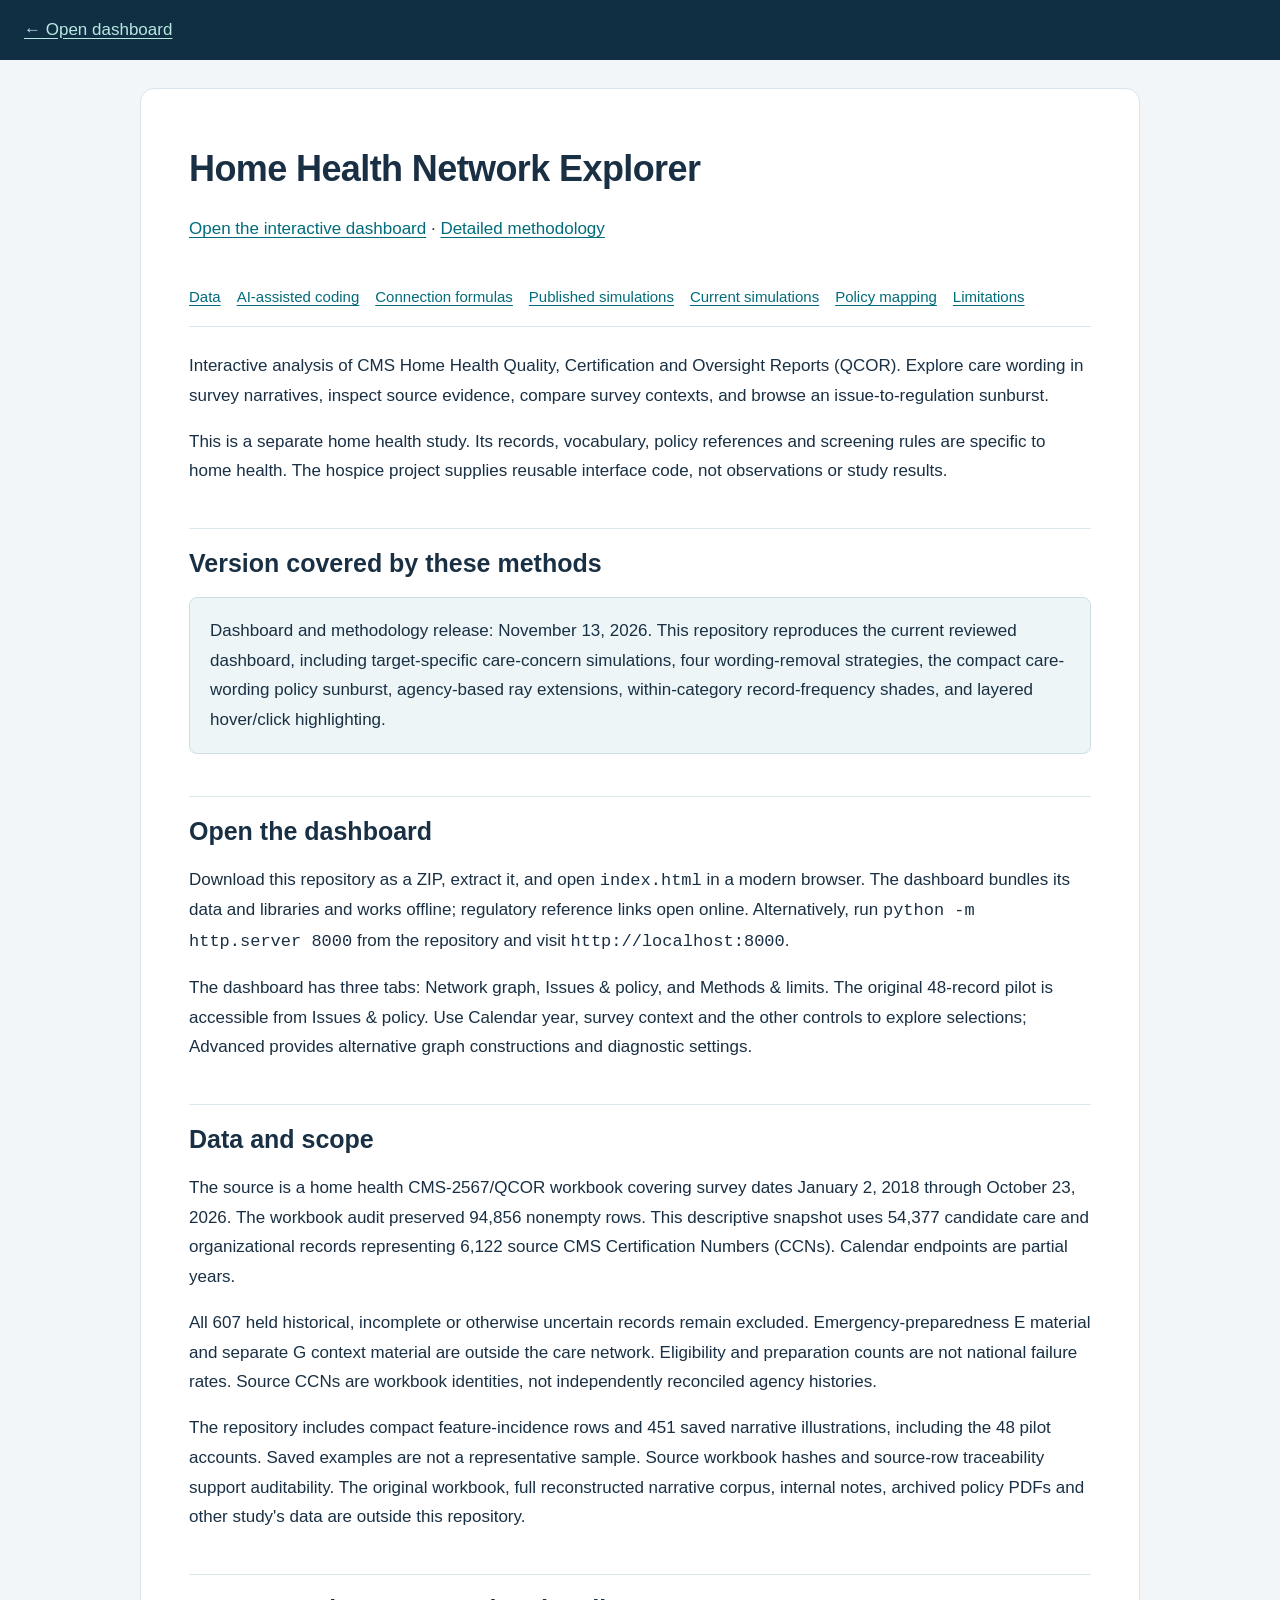
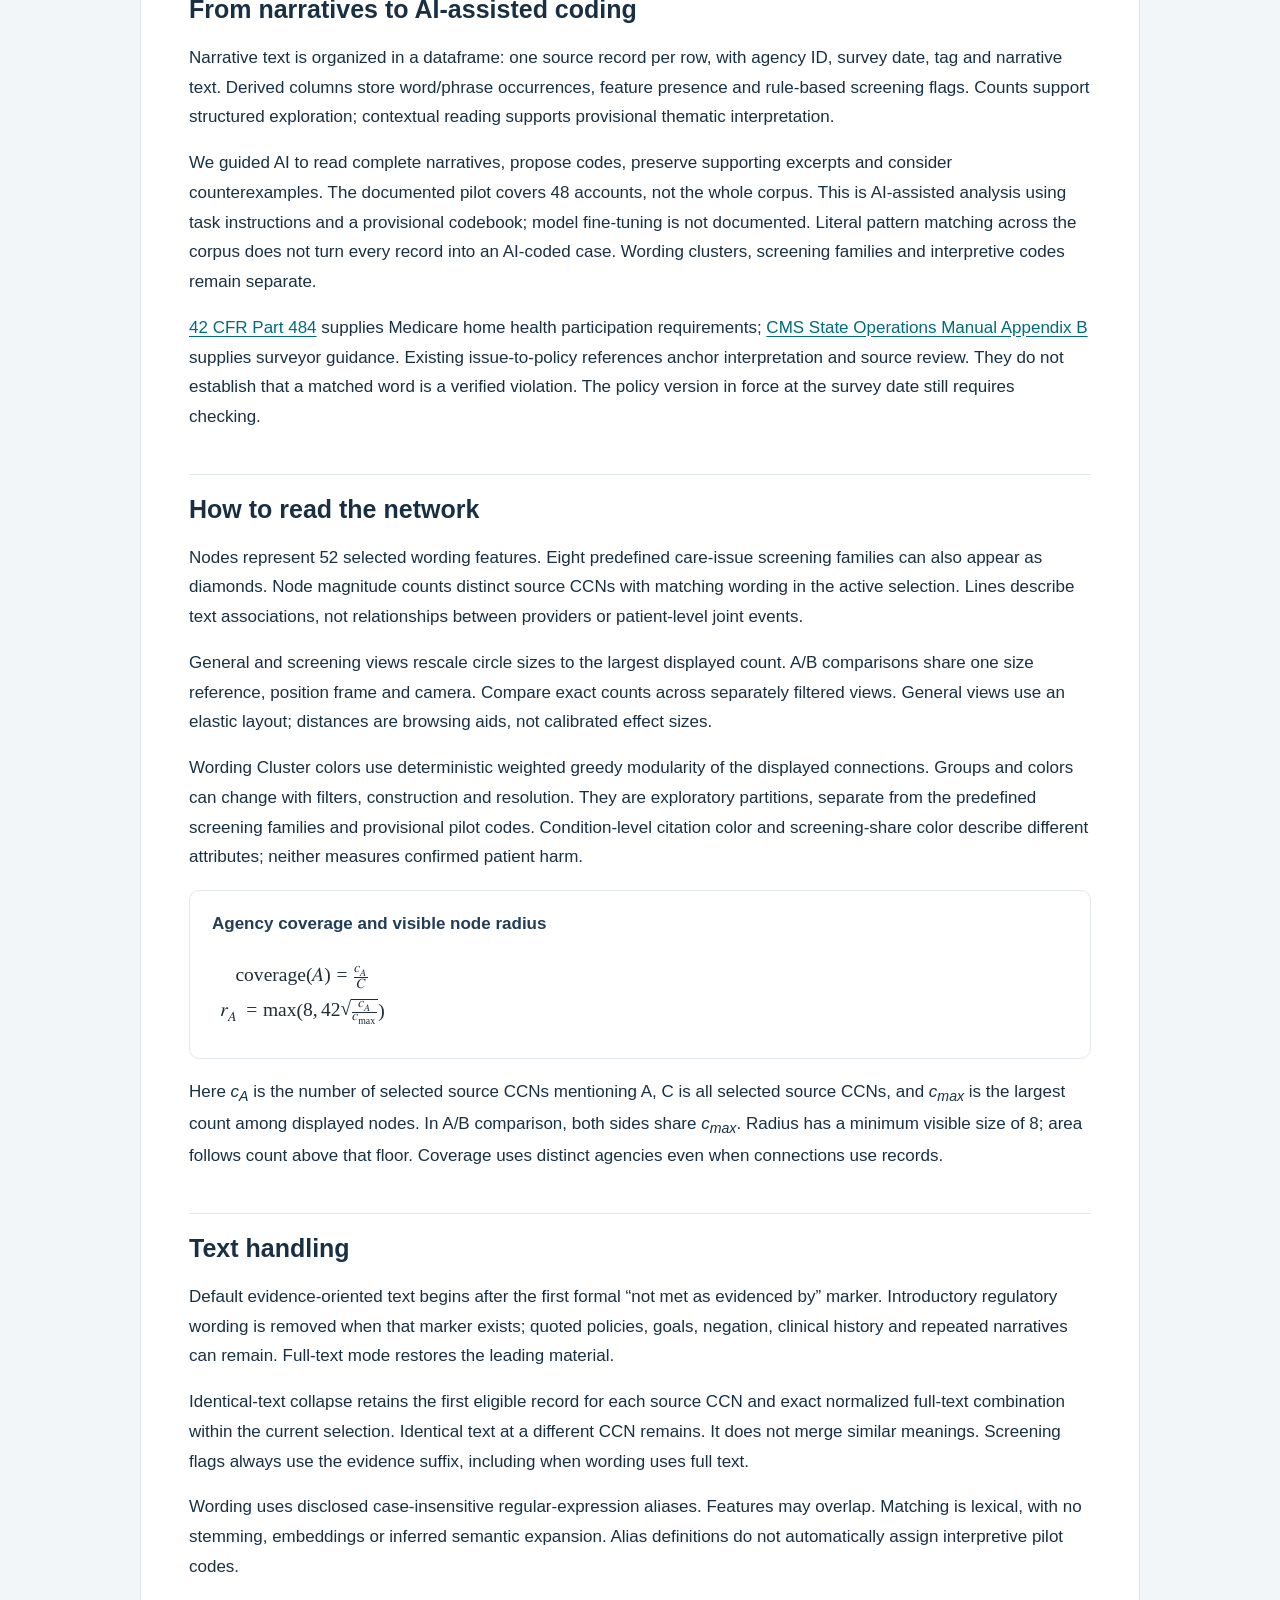
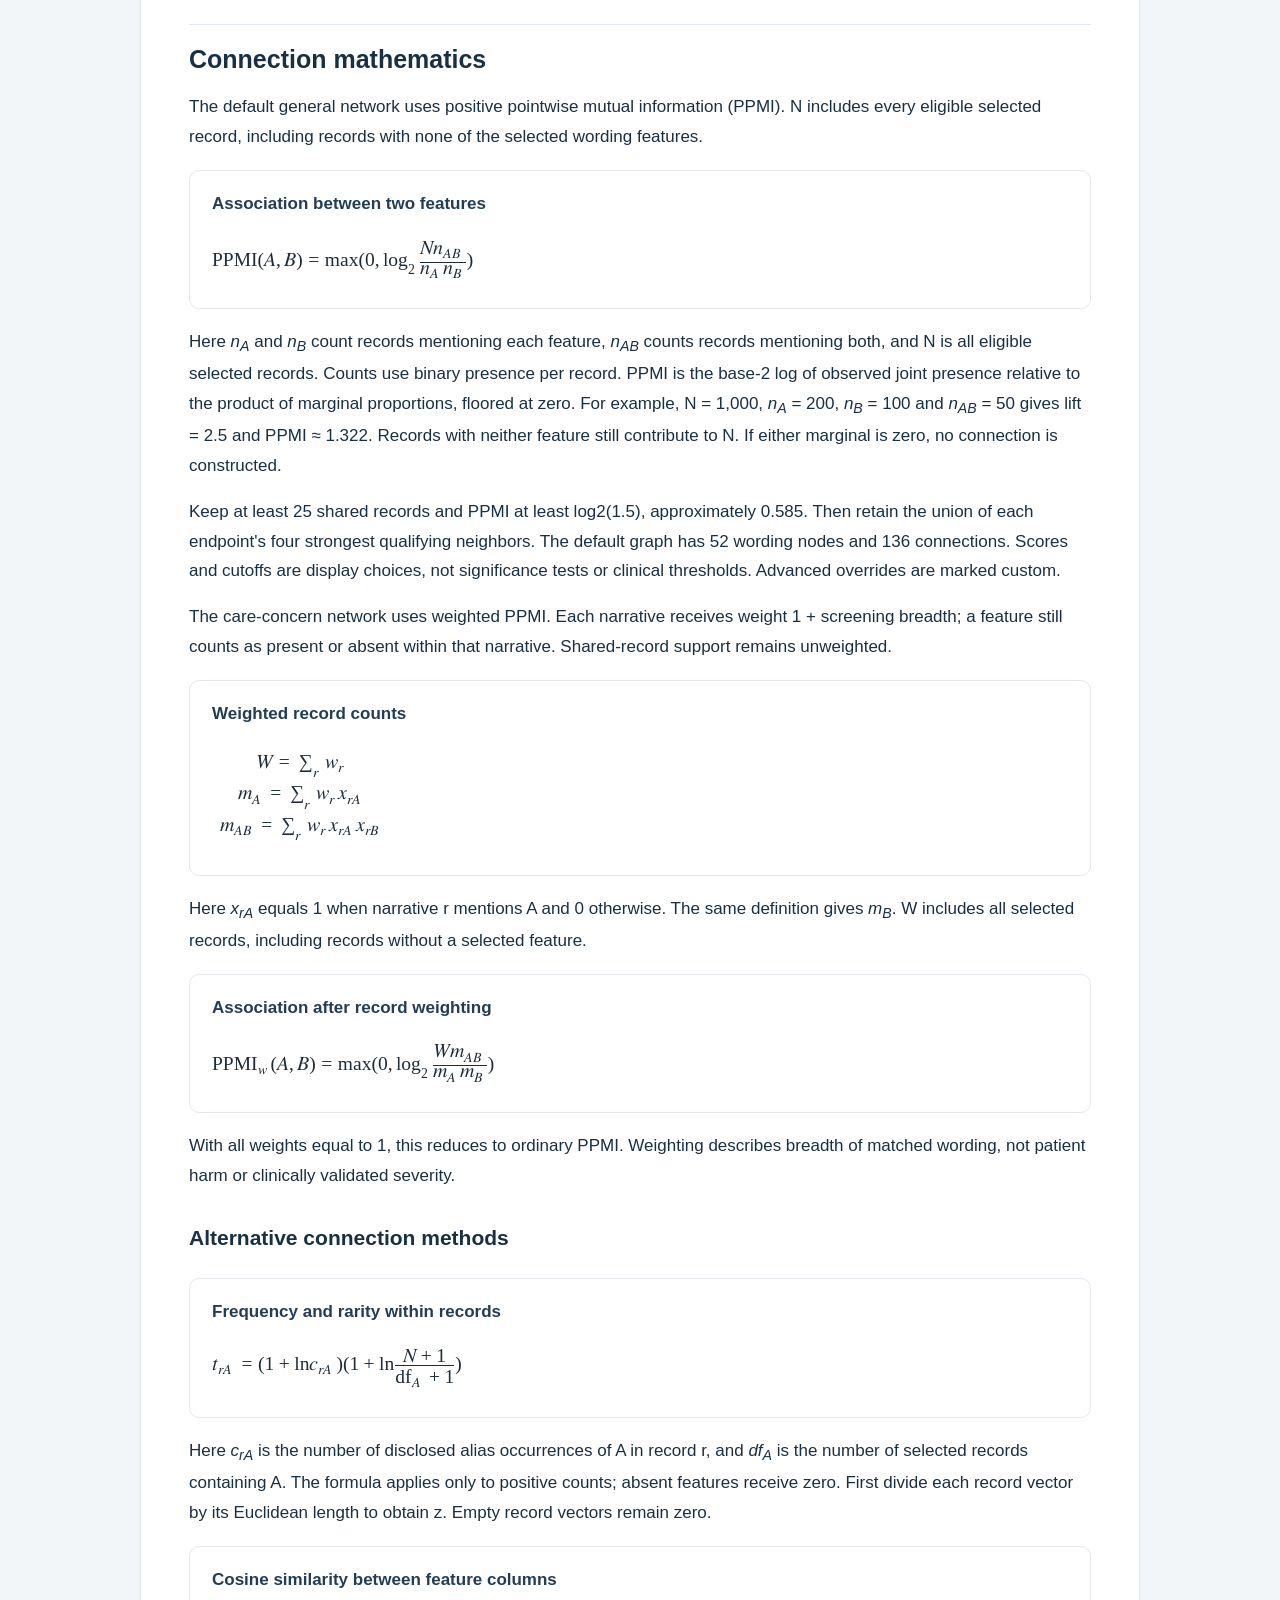
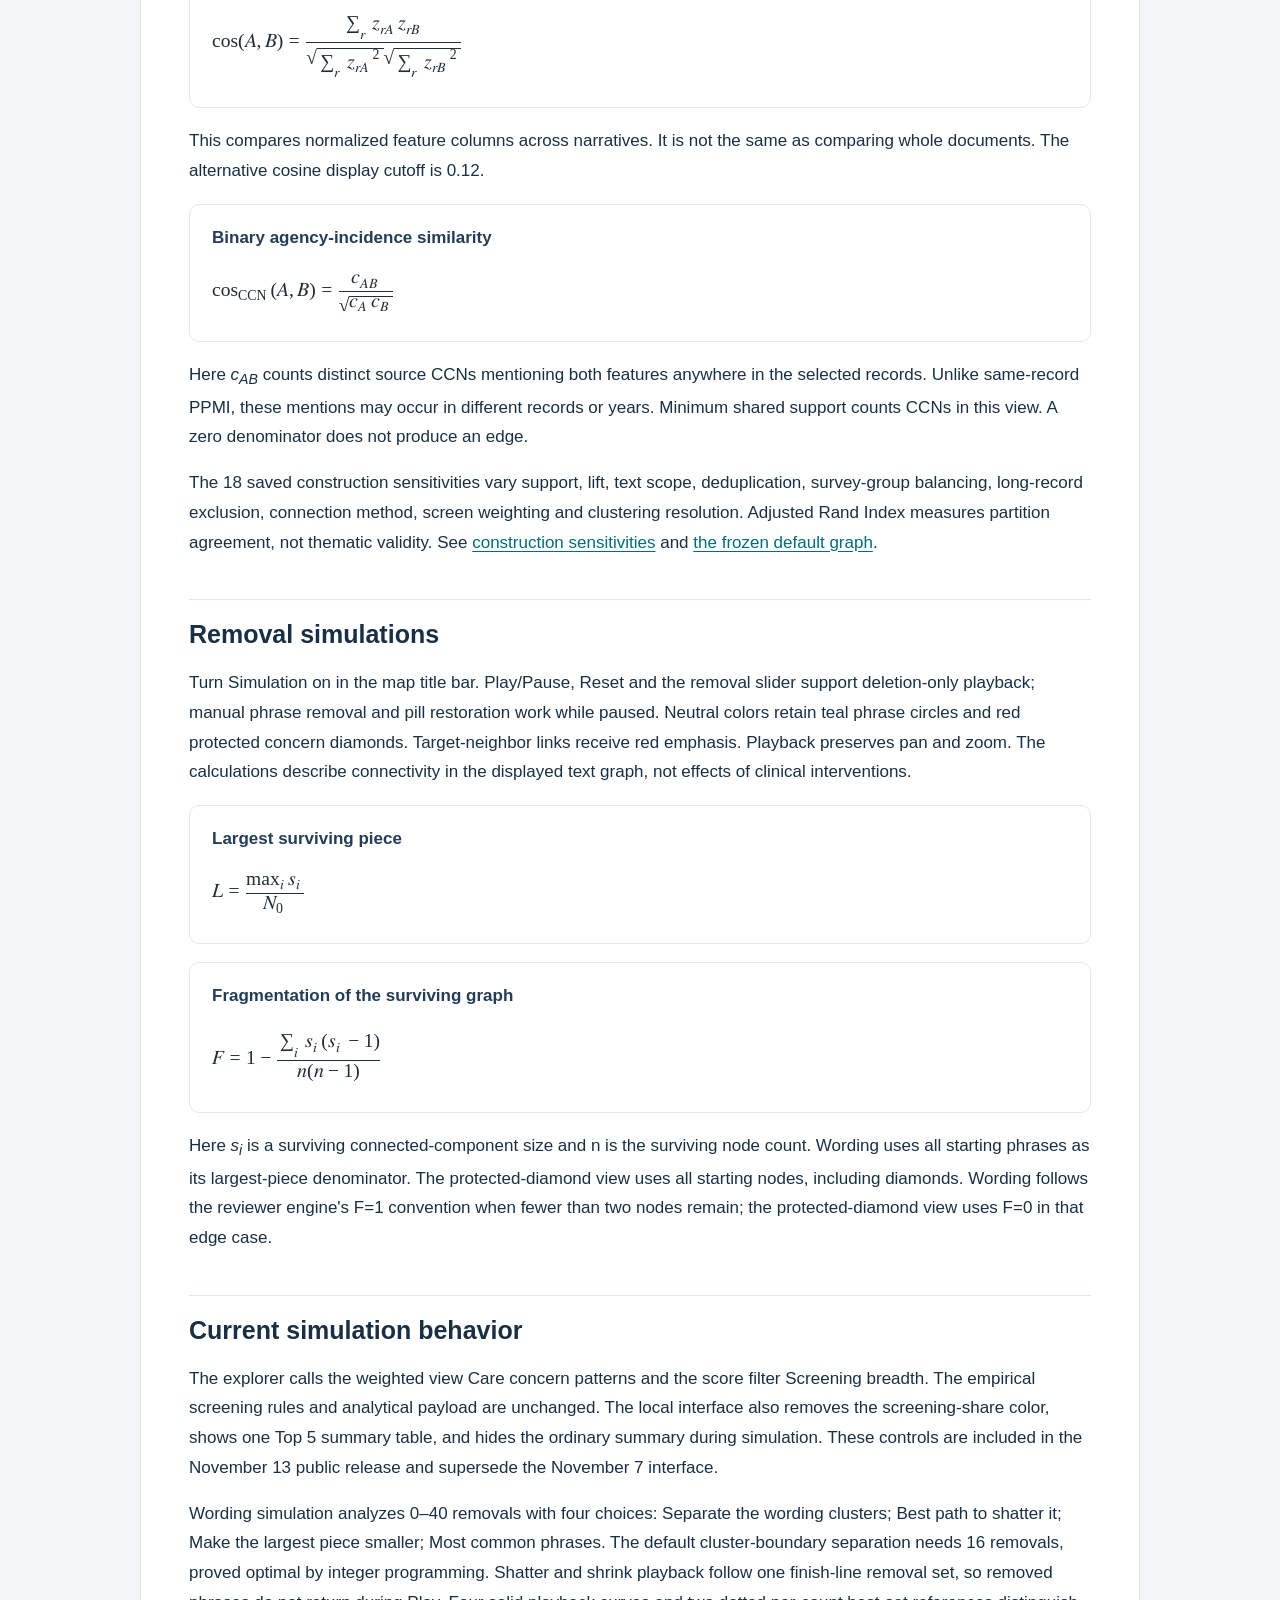
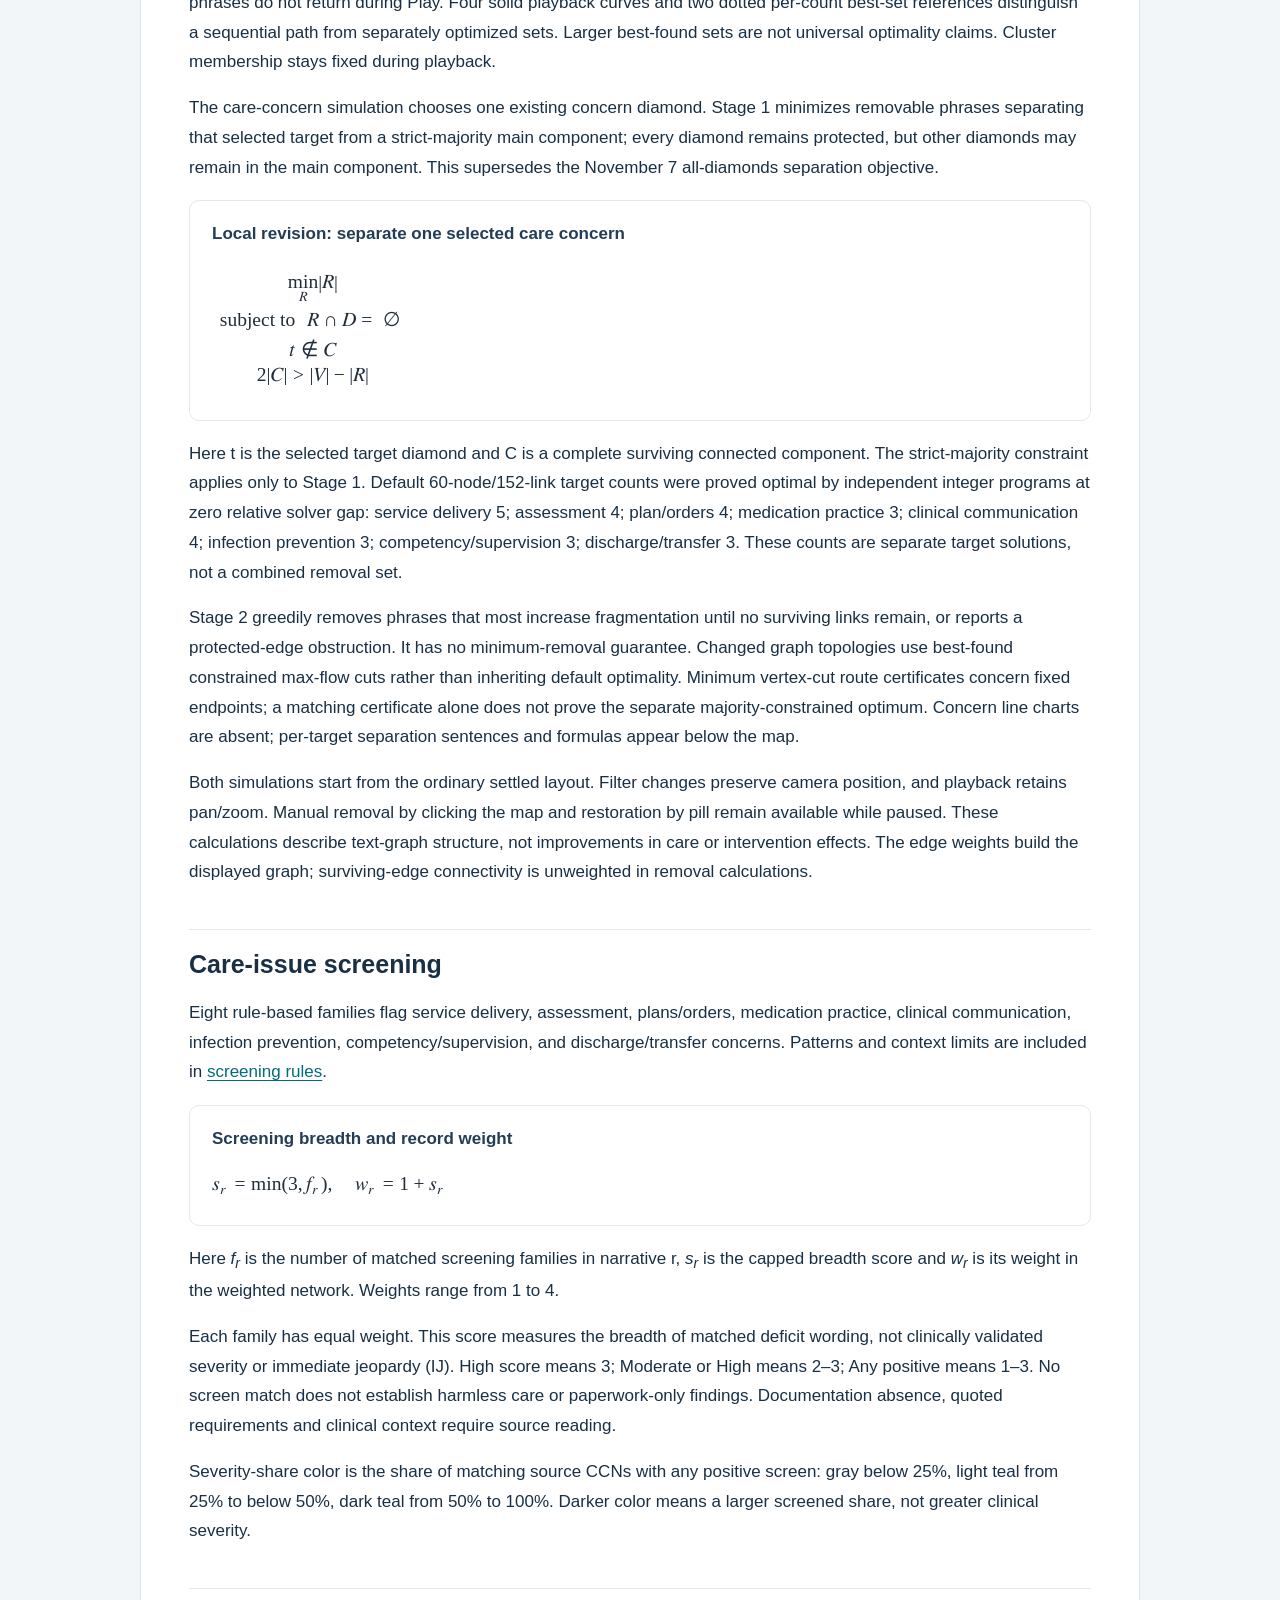
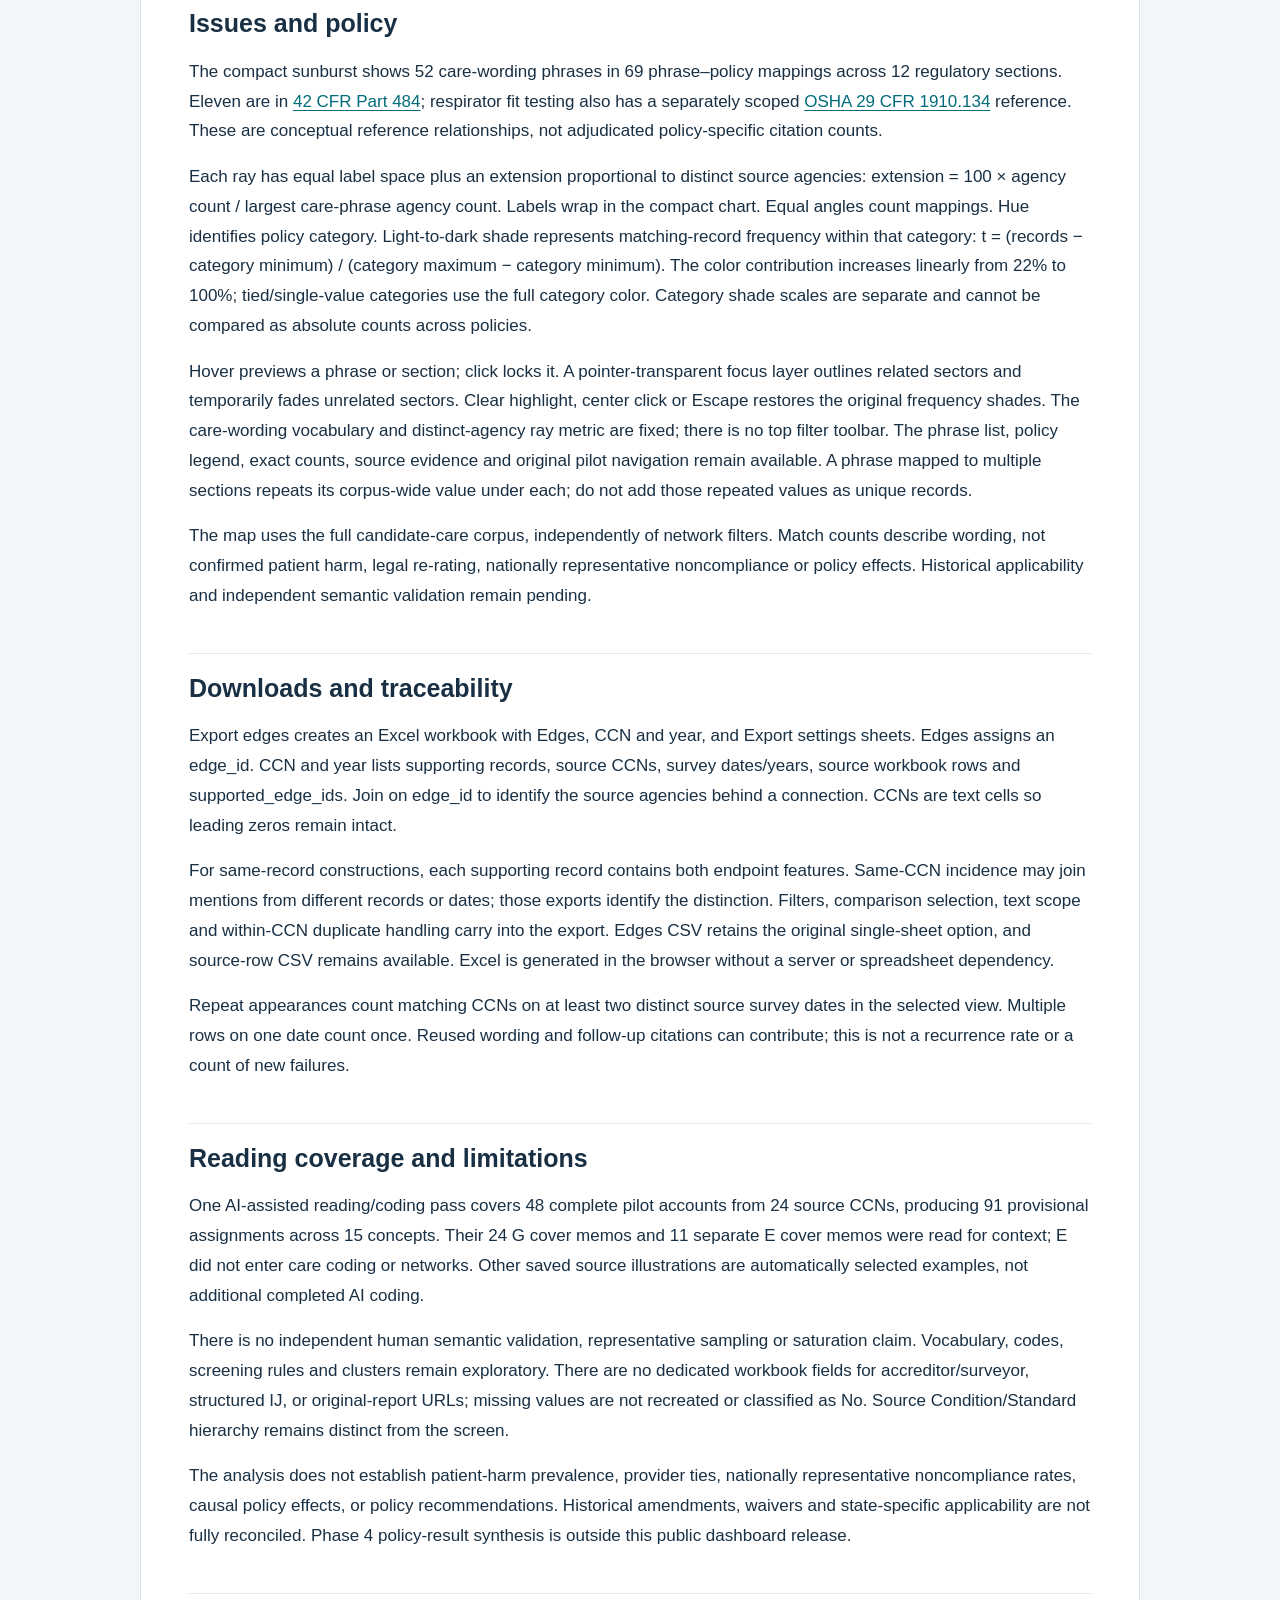
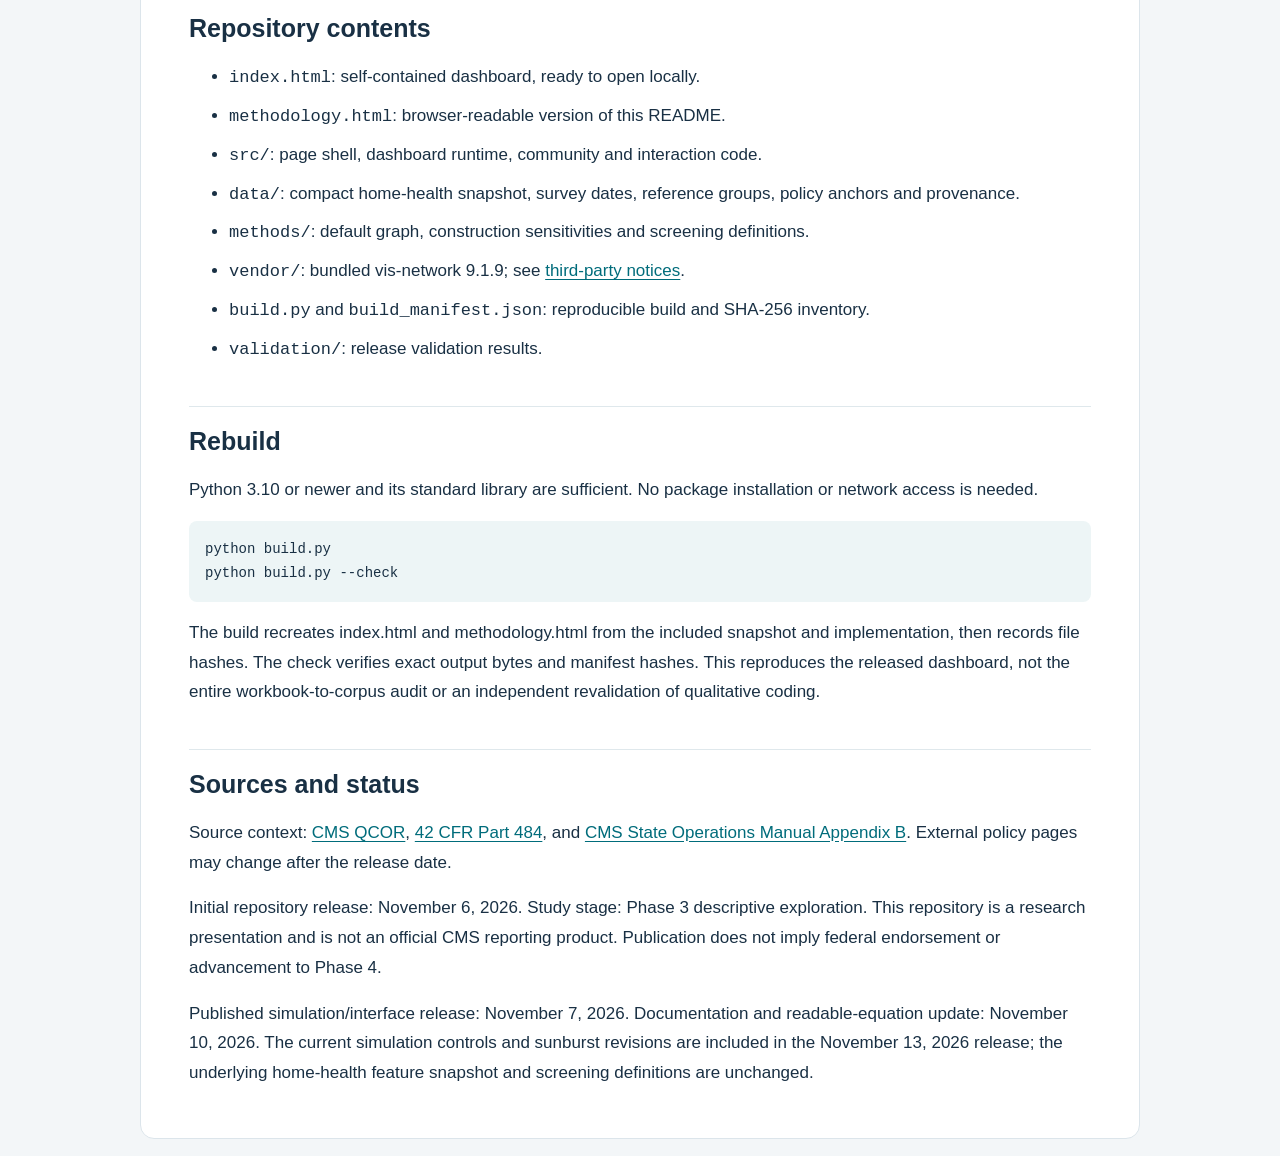
==== commit 4cb94c97: "Publish current simulations and frequency-shaded policy sunburst" ====
--- a/methodology.html
+++ b/methodology.html
@@ -1,2 +1,2 @@
-<!doctype html><html lang="en"><head><meta charset="utf-8"><meta name="viewport" content="width=device-width,initial-scale=1"><title>Home Health Network Explorer · Methodology</title><style>*{box-sizing:border-box}html{scroll-behavior:smooth;scroll-padding-top:24px}body{margin:0;background:#f3f6f8;color:#193044;font:17px/1.75 Segoe UI,Arial,sans-serif}nav{background:#102f43;padding:15px 24px}nav a{color:#b7e8e2}main{max-width:1000px;margin:28px auto;padding:34px 48px;background:white;border:1px solid #dce5eb;border-radius:14px}h1{line-height:1.2;font-size:36px;letter-spacing:-.6px}h2{margin:42px 0 16px;padding-top:18px;border-top:1px solid #dfE8ec;font-size:25px;line-height:1.35}h3{margin-top:30px;font-size:21px}a{color:#006c7b;text-underline-offset:3px;overflow-wrap:anywhere}a:hover{color:#004c58}a:focus-visible,.equation-scroll:focus-visible{outline:3px solid #008b8a;outline-offset:4px}p{margin:16px 0}pre{background:#edf5f6;padding:16px;overflow:auto;border-radius:8px;font-size:14px}code{overflow-wrap:anywhere}li{margin:8px 0}.equation{margin:18px 0;padding:18px 22px;border:1px solid #e3e8ee;border-radius:10px;background:#fff;color:#1f2d3a;font-size:16px;break-inside:avoid}.equation figcaption{font-weight:700;font-size:17px;color:#233d57;margin:0 0 10px}.equation-scroll{width:100%;overflow-x:auto;overflow-y:hidden;scrollbar-width:thin}.equation math{margin:12px 0;font-size:1.22em;font-family:math;display:block;overflow-x:auto;overflow-y:hidden;max-width:100%}#version-covered-by-these-methods+p{padding:18px 20px;border-radius:8px;background:#edf5f6;border:1px solid #cddfe4}.toc{display:flex;gap:8px 16px;flex-wrap:wrap;margin:24px 0;padding:16px 0;border-bottom:1px solid #dce5eb;font-size:15px}.toc a{white-space:normal}@media(max-width:650px){main{padding:22px 18px;margin:8px}h1{font-size:28px}h2{font-size:22px}body{font-size:16px}.equation{padding:15px 12px 14px;margin:20px 0}nav{padding:13px 20px}}@media print{body{background:white;font-size:11pt}main{border:0;padding:0;margin:0;max-width:none}nav,.toc{display:none}.equation{background:white}.equation math{font-size:16pt}a{color:inherit;text-decoration:none}h2{break-after:avoid}}</style></head><body><nav><a href="index.html">← Open dashboard</a></nav><main><h1>Home Health Network Explorer</h1><p><a href="https://martinblanco-aspe.github.io/home-health-network-explorer/">Open the interactive dashboard</a> · <a href="https://martinblanco-aspe.github.io/home-health-network-explorer/methodology.html">Detailed methodology</a></p><div class="toc" role="navigation" aria-label="On this page"><a href="#data-and-scope">Data</a><a href="#from-narratives-to-ai-assisted-coding">AI-assisted coding</a><a href="#connection-mathematics">Connection formulas</a><a href="#removal-simulations">Published simulations</a><a href="#november-9-local-revision-not-yet-published">Local revision</a><a href="#issues-and-policy">Policy mapping</a><a href="#reading-coverage-and-limitations">Limitations</a></div><p>Interactive analysis of CMS Home Health Quality, Certification and Oversight Reports (QCOR). Explore care wording in survey narratives, inspect source evidence, compare survey contexts, and browse an issue-to-regulation sunburst.</p><p>This is a separate home health study. Its records, vocabulary, policy references and screening rules are specific to home health. The hospice project supplies reusable interface code, not observations or study results.</p><h2 id="version-covered-by-these-methods">Version covered by these methods</h2><p>Methods page revised November 10, 2026. The published dashboard and this repository still reproduce the November 7 release. The November 9 local revision is described separately below; its new controls and target-specific results are not yet on the public dashboard. This update changes documentation and equation presentation only.</p><h2 id="open-the-dashboard">Open the dashboard</h2><p>Download this repository as a ZIP, extract it, and open <code>index.html</code> in a modern browser. The dashboard bundles its data and libraries and works offline; regulatory reference links open online. Alternatively, run <code>python -m http.server 8000</code> from the repository and visit <code>http://localhost:8000</code>.</p><p>The dashboard has three tabs: Network graph, Issues &amp; policy, and Methods &amp; limits. The original 48-record pilot is accessible from Issues &amp; policy. Use Calendar year, survey context and the other controls to explore selections; Advanced provides alternative graph constructions and diagnostic settings.</p><h2 id="data-and-scope">Data and scope</h2><p>The source is a home health CMS-2567/QCOR workbook covering survey dates January 2, 2018 through October 23, 2026. The workbook audit preserved 94,856 nonempty rows. This descriptive snapshot uses 54,377 candidate care and organizational records representing 6,122 source CMS Certification Numbers (CCNs). Calendar endpoints are partial years.</p><p>All 607 held historical, incomplete or otherwise uncertain records remain excluded. Emergency-preparedness E material and separate G context material are outside the care network. Eligibility and preparation counts are not national failure rates. Source CCNs are workbook identities, not independently reconciled agency histories.</p><p>The repository includes compact feature-incidence rows and 451 saved narrative illustrations, including the 48 pilot accounts. Saved examples are not a representative sample. Source workbook hashes and source-row traceability support auditability. The original workbook, full reconstructed narrative corpus, internal notes, archived policy PDFs and other study&#x27;s data are outside this repository.</p><h2 id="from-narratives-to-ai-assisted-coding">From narratives to AI-assisted coding</h2><p>Narrative text is organized in a dataframe: one source record per row, with agency ID, survey date, tag and narrative text. Derived columns store word/phrase occurrences, feature presence and rule-based screening flags. Counts support structured exploration; contextual reading supports provisional thematic interpretation.</p><p>We guided AI to read complete narratives, propose codes, preserve supporting excerpts and consider counterexamples. The documented pilot covers 48 accounts, not the whole corpus. This is AI-assisted analysis using task instructions and a provisional codebook; model fine-tuning is not documented. Literal pattern matching across the corpus does not turn every record into an AI-coded case. Wording clusters, screening families and interpretive codes remain separate.</p><p><a href="https://www.ecfr.gov/current/title-42/chapter-IV/subchapter-G/part-484">42 CFR Part 484</a> supplies Medicare home health participation requirements; <a href="https://www.cms.gov/Regulations-and-Guidance/Guidance/Manuals/Downloads/som107ap_b_hha.pdf">CMS State Operations Manual Appendix B</a> supplies surveyor guidance. Existing issue-to-policy references anchor interpretation and source review. They do not establish that a matched word is a verified violation. The policy version in force at the survey date still requires checking.</p><h2 id="how-to-read-the-network">How to read the network</h2><p>Nodes represent 52 selected wording features. Eight predefined care-issue screening families can also appear as diamonds. Node magnitude counts distinct source CCNs with matching wording in the active selection. Lines describe text associations, not relationships between providers or patient-level joint events.</p><p>General and screening views rescale circle sizes to the largest displayed count. A/B comparisons share one size reference, position frame and camera. Compare exact counts across separately filtered views. General views use an elastic layout; distances are browsing aids, not calibrated effect sizes.</p><p>Wording Cluster colors use deterministic weighted greedy modularity of the displayed connections. Groups and colors can change with filters, construction and resolution. They are exploratory partitions, separate from the predefined screening families and provisional pilot codes. Condition-level citation color and screening-share color describe different attributes; neither measures confirmed patient harm.</p><figure class="equation" id="equation-coverage"><figcaption>Agency coverage and visible node radius</figcaption><div class="equation-scroll" tabindex="0" role="group" aria-label="Coverage is the fraction of selected source agencies mentioning a feature. Node radius is the larger of eight and forty-two times the square root of its agency count divided by the largest displayed agency count."><math xmlns="http://www.w3.org/1998/Math/MathML" display="block"><semantics><mtable columnalign="left" rowspacing="0.6em"><mtr><mtd><mrow><mi>coverage</mi><mrow><mo>(</mo><mi>A</mi><mo>)</mo></mrow><mo>=</mo><mfrac><msub><mi>c</mi><mi>A</mi></msub><mi>C</mi></mfrac></mrow></mtd></mtr><mtr><mtd><mrow><msub><mi>r</mi><mi>A</mi></msub><mo>=</mo><mi>max</mi><mrow><mo>(</mo><mrow><mn>8</mn><mo>,</mo><mn>42</mn><msqrt><mfrac><msub><mi>c</mi><mi>A</mi></msub><msub><mi>c</mi><mi>max</mi></msub></mfrac></msqrt></mrow><mo>)</mo></mrow></mrow></mtd></mtr></mtable><annotation encoding="application/x-tex">\operatorname{coverage}(A)=\frac{c_A}{C},\qquad r_A=\max\left(8,42\sqrt{\frac{c_A}{c_{\max}}}\right)</annotation></semantics></math></div></figure><p>Here <var>c<sub>A</sub></var> is the number of selected source CCNs mentioning A, C is all selected source CCNs, and <var>c<sub>max</sub></var> is the largest count among displayed nodes. In A/B comparison, both sides share <var>c<sub>max</sub></var>. Radius has a minimum visible size of 8; area follows count above that floor. Coverage uses distinct agencies even when connections use records.</p><h2 id="text-handling">Text handling</h2><p>Default evidence-oriented text begins after the first formal “not met as evidenced by” marker. Introductory regulatory wording is removed when that marker exists; quoted policies, goals, negation, clinical history and repeated narratives can remain. Full-text mode restores the leading material.</p><p>Identical-text collapse retains the first eligible record for each source CCN and exact normalized full-text combination within the current selection. Identical text at a different CCN remains. It does not merge similar meanings. Screening flags always use the evidence suffix, including when wording uses full text.</p><p>Wording uses disclosed case-insensitive regular-expression aliases. Features may overlap. Matching is lexical, with no stemming, embeddings or inferred semantic expansion. Alias definitions do not automatically assign interpretive pilot codes.</p><h2 id="connection-mathematics">Connection mathematics</h2><p>The default general network uses positive pointwise mutual information (PPMI). N includes every eligible selected record, including records with none of the selected wording features.</p><figure class="equation" id="equation-ppmi"><figcaption>Association between two features</figcaption><div class="equation-scroll" tabindex="0" role="group" aria-label="PPMI of A and B equals the maximum of zero and log base two of N times the shared record count, divided by the product of the individual record counts."><math xmlns="http://www.w3.org/1998/Math/MathML" display="block"><semantics><mrow><mi>PPMI</mi><mrow><mo>(</mo><mrow><mi>A</mi><mo>,</mo><mi>B</mi></mrow><mo>)</mo></mrow><mo>=</mo><mi>max</mi><mrow><mo>(</mo><mrow><mn>0</mn><mo>,</mo><msub><mi>log</mi><mn>2</mn></msub><mfrac><mrow><mi>N</mi><msub><mi>n</mi><mrow><mi>A</mi><mi>B</mi></mrow></msub></mrow><mrow><msub><mi>n</mi><mi>A</mi></msub><msub><mi>n</mi><mi>B</mi></msub></mrow></mfrac></mrow><mo>)</mo></mrow></mrow><annotation encoding="application/x-tex">\operatorname{PPMI}(A,B)=\max\left(0,\log_2\frac{N n_{AB}}{n_A n_B}\right)</annotation></semantics></math></div></figure><p>Here <var>n<sub>A</sub></var> and <var>n<sub>B</sub></var> count records mentioning each feature, <var>n<sub>AB</sub></var> counts records mentioning both, and N is all eligible selected records. Counts use binary presence per record. PPMI is the base-2 log of observed joint presence relative to the product of marginal proportions, floored at zero. For example, N = 1,000, <var>n<sub>A</sub></var> = 200, <var>n<sub>B</sub></var> = 100 and <var>n<sub>AB</sub></var> = 50 gives lift = 2.5 and PPMI ≈ 1.322. Records with neither feature still contribute to N. If either marginal is zero, no connection is constructed.</p><p>Keep at least 25 shared records and PPMI at least log2(1.5), approximately 0.585. Then retain the union of each endpoint&#x27;s four strongest qualifying neighbors. The default graph has 52 wording nodes and 136 connections. Scores and cutoffs are display choices, not significance tests or clinical thresholds. Advanced overrides are marked custom.</p><p>The care-concern network uses weighted PPMI. Each narrative receives weight 1 + screening breadth; a feature still counts as present or absent within that narrative. Shared-record support remains unweighted.</p><figure class="equation" id="equation-weighted"><figcaption>Weighted record counts</figcaption><div class="equation-scroll" tabindex="0" role="group" aria-label="Total mass W is the sum of record weights. Feature mass m A sums weights of records mentioning A. Joint mass m AB sums weights of records mentioning both features."><math xmlns="http://www.w3.org/1998/Math/MathML" display="block"><semantics><mtable columnalign="left" rowspacing="0.6em"><mtr><mtd><mrow><mi>W</mi><mo>=</mo><mrow><munder><mo>∑</mo><mi>r</mi></munder><msub><mi>w</mi><mi>r</mi></msub></mrow></mrow></mtd></mtr><mtr><mtd><mrow><msub><mi>m</mi><mi>A</mi></msub><mo>=</mo><mrow><munder><mo>∑</mo><mi>r</mi></munder><mrow><msub><mi>w</mi><mi>r</mi></msub><msub><mi>x</mi><mrow><mi>r</mi><mi>A</mi></mrow></msub></mrow></mrow></mrow></mtd></mtr><mtr><mtd><mrow><msub><mi>m</mi><mrow><mi>A</mi><mi>B</mi></mrow></msub><mo>=</mo><mrow><munder><mo>∑</mo><mi>r</mi></munder><mrow><msub><mi>w</mi><mi>r</mi></msub><msub><mi>x</mi><mrow><mi>r</mi><mi>A</mi></mrow></msub><msub><mi>x</mi><mrow><mi>r</mi><mi>B</mi></mrow></msub></mrow></mrow></mrow></mtd></mtr></mtable><annotation encoding="application/x-tex">W=\sum_r w_r,\quad m_A=\sum_r w_r x_{rA},\quad m_{AB}=\sum_r w_r x_{rA}x_{rB}</annotation></semantics></math></div></figure><p>Here <var>x<sub>rA</sub></var> equals 1 when narrative r mentions A and 0 otherwise. The same definition gives <var>m<sub>B</sub></var>. W includes all selected records, including records without a selected feature.</p><figure class="equation" id="equation-weighted-ppmi"><figcaption>Association after record weighting</figcaption><div class="equation-scroll" tabindex="0" role="group" aria-label="Weighted PPMI uses weighted joint and marginal masses. Shared-record support is still an unweighted record count."><math xmlns="http://www.w3.org/1998/Math/MathML" display="block"><semantics><mrow><msub><mi>PPMI</mi><mi>w</mi></msub><mrow><mo>(</mo><mrow><mi>A</mi><mo>,</mo><mi>B</mi></mrow><mo>)</mo></mrow><mo>=</mo><mi>max</mi><mrow><mo>(</mo><mrow><mn>0</mn><mo>,</mo><msub><mi>log</mi><mn>2</mn></msub><mfrac><mrow><mi>W</mi><msub><mi>m</mi><mrow><mi>A</mi><mi>B</mi></mrow></msub></mrow><mrow><msub><mi>m</mi><mi>A</mi></msub><msub><mi>m</mi><mi>B</mi></msub></mrow></mfrac></mrow><mo>)</mo></mrow></mrow><annotation encoding="application/x-tex">\operatorname{PPMI}_w(A,B)=\max\left(0,\log_2\frac{W m_{AB}}{m_A m_B}\right)</annotation></semantics></math></div></figure><p>With all weights equal to 1, this reduces to ordinary PPMI. Weighting describes breadth of matched wording, not patient harm or clinically validated severity.</p><h3>Alternative connection methods</h3><figure class="equation" id="equation-tfidf"><figcaption>Frequency and rarity within records</figcaption><div class="equation-scroll" tabindex="0" role="group" aria-label="For a positive alias count, TF-IDF equals one plus the natural logarithm of the count, times one plus the natural logarithm of N plus one divided by document frequency plus one."><math xmlns="http://www.w3.org/1998/Math/MathML" display="block"><semantics><mrow><msub><mi>t</mi><mrow><mi>r</mi><mi>A</mi></mrow></msub><mo>=</mo><mrow><mo>(</mo><mrow><mn>1</mn><mo>+</mo><mi>ln</mi><msub><mi>c</mi><mrow><mi>r</mi><mi>A</mi></mrow></msub></mrow><mo>)</mo></mrow><mrow><mo>(</mo><mrow><mn>1</mn><mo>+</mo><mi>ln</mi><mfrac><mrow><mi>N</mi><mo>+</mo><mn>1</mn></mrow><mrow><msub><mi>df</mi><mi>A</mi></msub><mo>+</mo><mn>1</mn></mrow></mfrac></mrow><mo>)</mo></mrow></mrow><annotation encoding="application/x-tex">t_{rA}=(1+\ln c_{rA})\left(1+\ln\frac{N+1}{df_A+1}\right)</annotation></semantics></math></div></figure><p>Here <var>c<sub>rA</sub></var> is the number of disclosed alias occurrences of A in record r, and <var>df<sub>A</sub></var> is the number of selected records containing A. The formula applies only to positive counts; absent features receive zero. First divide each record vector by its Euclidean length to obtain z. Empty record vectors remain zero.</p><figure class="equation" id="equation-cosine"><figcaption>Cosine similarity between feature columns</figcaption><div class="equation-scroll" tabindex="0" role="group" aria-label="Cosine is the dot product of two feature columns divided by the product of their lengths, after each record vector is normalized."><math xmlns="http://www.w3.org/1998/Math/MathML" display="block"><semantics><mrow><mi>cos</mi><mrow><mo>(</mo><mrow><mi>A</mi><mo>,</mo><mi>B</mi></mrow><mo>)</mo></mrow><mo>=</mo><mfrac><mrow><munder><mo>∑</mo><mi>r</mi></munder><mrow><msub><mi>z</mi><mrow><mi>r</mi><mi>A</mi></mrow></msub><msub><mi>z</mi><mrow><mi>r</mi><mi>B</mi></mrow></msub></mrow></mrow><mrow><msqrt><mrow><munder><mo>∑</mo><mi>r</mi></munder><msup><msub><mi>z</mi><mrow><mi>r</mi><mi>A</mi></mrow></msub><mn>2</mn></msup></mrow></msqrt><msqrt><mrow><munder><mo>∑</mo><mi>r</mi></munder><msup><msub><mi>z</mi><mrow><mi>r</mi><mi>B</mi></mrow></msub><mn>2</mn></msup></mrow></msqrt></mrow></mfrac></mrow><annotation encoding="application/x-tex">\operatorname{cos}(A,B)=\frac{\sum_r z_{rA}z_{rB}}{\sqrt{\sum_r z_{rA}^2}\sqrt{\sum_r z_{rB}^2}}</annotation></semantics></math></div></figure><p>This compares normalized feature columns across narratives. It is not the same as comparing whole documents. The alternative cosine display cutoff is 0.12.</p><figure class="equation" id="equation-incidence"><figcaption>Binary agency-incidence similarity</figcaption><div class="equation-scroll" tabindex="0" role="group" aria-label="Agency-incidence cosine is the number of source agencies mentioning both features divided by the square root of the product of the individual agency counts."><math xmlns="http://www.w3.org/1998/Math/MathML" display="block"><semantics><mrow><msub><mi>cos</mi><mtext>CCN</mtext></msub><mrow><mo>(</mo><mrow><mi>A</mi><mo>,</mo><mi>B</mi></mrow><mo>)</mo></mrow><mo>=</mo><mfrac><msub><mi>c</mi><mrow><mi>A</mi><mi>B</mi></mrow></msub><msqrt><mrow><msub><mi>c</mi><mi>A</mi></msub><msub><mi>c</mi><mi>B</mi></msub></mrow></msqrt></mfrac></mrow><annotation encoding="application/x-tex">\operatorname{cos}_{CCN}(A,B)=\frac{c_{AB}}{\sqrt{c_Ac_B}}</annotation></semantics></math></div></figure><p>Here <var>c<sub>AB</sub></var> counts distinct source CCNs mentioning both features anywhere in the selected records. Unlike same-record PPMI, these mentions may occur in different records or years. Minimum shared support counts CCNs in this view. A zero denominator does not produce an edge.</p><p></p><p>The 18 saved construction sensitivities vary support, lift, text scope, deduplication, survey-group balancing, long-record exclusion, connection method, screen weighting and clustering resolution. Adjusted Rand Index measures partition agreement, not thematic validity. See <a href="methods/construction_sensitivities.json">construction sensitivities</a> and <a href="methods/default_graph.json">the frozen default graph</a>.</p><h2 id="removal-simulations">Removal simulations</h2><p>Turn Simulation on in the map title bar. Floating Play/Pause, Reset and a removal slider work alongside the left filters and compact right-hand controls. Removed phrases have definition tooltips; click a care phrase or use the dropdown while paused, and use × to restore it. Manual edits are blocked during playback. Pull pieces apart starts checked. Play fits the remaining sequence once, then preserves user pan and zoom between steps. Fit reframes explicitly. Deleted links are faint visual traces, excluded from connectivity calculations. Turning simulation off restores the original graph and evidence cards.</p><p>Wording simulation runs through 0–20 removals. It uses the frozen reviewer engine: exhaustive best-set search through three removals, then best-found sets using greedy/bridge/hub starts and 12 seeded random starts with swap improvement. Each count has its own set, so phrases can return between snapshots. Eight strategy choices remain available; the charts show only Best set to shatter it, Best set to shrink the largest piece and Most common phrases. Filtered results calculate in a cached background worker.</p><figure class="equation" id="equation-largest-piece"><figcaption>Largest surviving piece</figcaption><div class="equation-scroll" tabindex="0" role="group" aria-label="Largest-piece share is the number of surviving nodes in the largest connected component divided by the original starting node count."><math xmlns="http://www.w3.org/1998/Math/MathML" display="block"><semantics><mrow><mi>L</mi><mo>=</mo><mfrac><mrow><msub><mi>max</mi><mi>i</mi></msub><msub><mi>s</mi><mi>i</mi></msub></mrow><msub><mi>N</mi><mn>0</mn></msub></mfrac></mrow><annotation encoding="application/x-tex">L=\frac{\max_i s_i}{N_0}</annotation></semantics></math></div></figure><figure class="equation" id="equation-fragmentation"><figcaption>Fragmentation of the surviving graph</figcaption><div class="equation-scroll" tabindex="0" role="group" aria-label="Fragmentation is one minus the proportion of surviving ordered node pairs in the same connected component."><math xmlns="http://www.w3.org/1998/Math/MathML" display="block"><semantics><mrow><mi>F</mi><mo>=</mo><mn>1</mn><mo>−</mo><mfrac><mrow><munder><mo>∑</mo><mi>i</mi></munder><mrow><msub><mi>s</mi><mi>i</mi></msub><mrow><mo>(</mo><mrow><msub><mi>s</mi><mi>i</mi></msub><mo>−</mo><mn>1</mn></mrow><mo>)</mo></mrow></mrow></mrow><mrow><mi>n</mi><mrow><mo>(</mo><mrow><mi>n</mi><mo>−</mo><mn>1</mn></mrow><mo>)</mo></mrow></mrow></mfrac></mrow><annotation encoding="application/x-tex">F=1-\frac{\sum_i s_i(s_i-1)}{n(n-1)}</annotation></semantics></math></div></figure><p>Here <var>s<sub>i</sub></var> is a surviving connected-component size and n is the surviving node count. Wording uses all starting phrases as its largest-piece denominator. The protected-diamond view uses all starting nodes, including diamonds. Wording follows the reviewer engine&#x27;s F=1 convention when fewer than two nodes remain; the protected-diamond view uses F=0 in that edge case.</p><figure class="equation" id="equation-published-cut"><figcaption>Published view: separate every protected diamond</figcaption><div class="equation-scroll" tabindex="0" role="group" aria-label="Minimize removed care phrases. Do not remove any diamond. The connected main component must contain no diamond and more than half of surviving nodes."><math xmlns="http://www.w3.org/1998/Math/MathML" display="block"><semantics><mtable columnalign="left" rowspacing="0.6em"><mtr><mtd><mrow><munder><mi>min</mi><mi>R</mi></munder><mrow><mo>|</mo><mi>R</mi><mo>|</mo></mrow></mrow></mtd></mtr><mtr><mtd><mrow><mtext>subject to</mtext><mspace width=".6em"/><mi>R</mi><mo>∩</mo><mi>D</mi><mo>=</mo><mo>∅</mo></mrow></mtd></mtr><mtr><mtd><mrow><mi>C</mi><mo>∩</mo><mi>D</mi><mo>=</mo><mo>∅</mo></mrow></mtd></mtr><mtr><mtd><mrow><mn>2</mn><mrow><mo>|</mo><mi>C</mi><mo>|</mo></mrow><mo>&gt;</mo><mrow><mo>|</mo><mi>V</mi><mo>|</mo></mrow><mo>−</mo><mrow><mo>|</mo><mi>R</mi><mo>|</mo></mrow></mrow></mtd></mtr></mtable><annotation encoding="application/x-tex">\min_R |R|\quad\text{subject to }R\cap D=\varnothing,\ C\cap D=\varnothing,\ 2|C|&gt;|V|-|R|</annotation></semantics></math></div></figure><p>R is the removed care-phrase set; D is all protected diamonds; V is the starting node set; C is a complete connected main component after removal. The strict-majority condition applies to this specific separation objective.</p><p>The screening-diamond view retains eight provisional home-health care-issue families and removes only care phrases, up to 40. Its own saved integer-program reference requires 33 removals on the matching 60-node/152-link default graph, leaving 27 nodes and a diamond-free main component of 14. Filtered graphs use a labeled greedy route rather than a new minimum claim. For this simulation, separation succeeds when all screening diamonds sit outside a main component containing more than half the remaining nodes. That majority rule is a simulation-specific constraint, not a general requirement of network fragmentation theory. Diamonds represent screening prompts rather than confirmed severe events. The target curve ends when separation succeeds; adaptive-degree and fixed-random comparisons continue to the removal limit. Neutral colors use teal care phrases and uniformly bright-red screening diamonds.</p><p><a href="https://doi.org/10.1007/s10588-006-7084-x">Borgatti (2006)</a> provides node-set disruption and fragmentation context; <a href="https://pmc.ncbi.nlm.nih.gov/articles/PMC5098660/">Braunstein et al. (2016)</a> studies network dismantling. This simulation describes text connectivity, not clinical effects of eliminating an issue or an intervention recommendation. Its data and reference result are separate from hospice.</p><h2 id="november-9-local-revision-not-yet-published">November 9 local revision (not yet published)</h2><p>The local explorer calls the weighted view Care concern patterns and the score filter Screening breadth. The empirical screening rules and analytical payload are unchanged. The local interface also removes the screening-share color, shows one Top 5 summary table, and hides the ordinary summary during simulation. These are local differences; the public November 7 release retains its older controls.</p><p>Local wording simulation analyzes 0–40 removals with four choices: Separate the wording clusters; Best path to shatter it; Make the largest piece smaller; Most common phrases. The default cluster-boundary separation needs 16 removals, proved optimal by integer programming. Shatter and shrink playback follow one finish-line removal set, so removed phrases do not return during Play. Four solid playback curves and two dotted per-count best-set references distinguish a sequential path from separately optimized sets. Larger best-found sets are not universal optimality claims. Cluster membership stays fixed during playback.</p><p>The local care-concern simulation chooses one existing concern diamond. Stage 1 minimizes removable phrases separating that selected target from a strict-majority main component; every diamond remains protected, but other diamonds may remain in the main component. This differs from the published view, which separates all diamonds together.</p><figure class="equation" id="equation-local-target-cut"><figcaption>Local revision: separate one selected care concern</figcaption><div class="equation-scroll" tabindex="0" role="group" aria-label="Minimize care-phrase removals while keeping every diamond protected. The selected target must lie outside a complete connected component containing more than half of surviving nodes."><math xmlns="http://www.w3.org/1998/Math/MathML" display="block"><semantics><mtable columnalign="left" rowspacing="0.6em"><mtr><mtd><mrow><munder><mi>min</mi><mi>R</mi></munder><mrow><mo>|</mo><mi>R</mi><mo>|</mo></mrow></mrow></mtd></mtr><mtr><mtd><mrow><mtext>subject to</mtext><mspace width=".6em"/><mi>R</mi><mo>∩</mo><mi>D</mi><mo>=</mo><mo>∅</mo></mrow></mtd></mtr><mtr><mtd><mrow><mi>t</mi><mo>∉</mo><mi>C</mi></mrow></mtd></mtr><mtr><mtd><mrow><mn>2</mn><mrow><mo>|</mo><mi>C</mi><mo>|</mo></mrow><mo>&gt;</mo><mrow><mo>|</mo><mi>V</mi><mo>|</mo></mrow><mo>−</mo><mrow><mo>|</mo><mi>R</mi><mo>|</mo></mrow></mrow></mtd></mtr></mtable><annotation encoding="application/x-tex">\min_R |R|\quad\text{subject to }R\cap D=\varnothing,\ t\notin C,\ 2|C|&gt;|V|-|R|</annotation></semantics></math></div></figure><p>Here t is the selected target diamond and C is a complete surviving connected component. The strict-majority constraint applies only to Stage 1. Default 60-node/152-link target counts were proved optimal by independent integer programs at zero relative solver gap: service delivery 5; assessment 4; plan/orders 4; medication practice 3; clinical communication 4; infection prevention 3; competency/supervision 3; discharge/transfer 3. These counts are separate target solutions, not a combined removal set.</p><p>Stage 2 greedily removes phrases that most increase fragmentation until no surviving links remain, or reports a protected-edge obstruction. It has no minimum-removal guarantee. Changed graph topologies use best-found constrained max-flow cuts rather than inheriting default optimality. Minimum vertex-cut route certificates concern fixed endpoints; a matching certificate alone does not prove the separate majority-constrained optimum. Concern line charts are absent; per-target separation sentences and formulas appear below the map.</p><p>Both local simulations start from the ordinary settled layout. Filter changes preserve camera position, and playback retains pan/zoom. Manual removal by clicking the map and restoration by pill remain available while paused. These calculations describe text-graph structure, not improvements in care or intervention effects. The edge weights build the displayed graph; surviving-edge connectivity is unweighted in removal calculations.</p><h2 id="care-issue-screening">Care-issue screening</h2><p>Eight rule-based families flag service delivery, assessment, plans/orders, medication practice, clinical communication, infection prevention, competency/supervision, and discharge/transfer concerns. Patterns and context limits are included in <a href="methods/screening_rules.json">screening rules</a>.</p><figure class="equation" id="equation-screen"><figcaption>Screening breadth and record weight</figcaption><div class="equation-scroll" tabindex="0" role="group" aria-label="Screening breadth is the matched-family count capped at three. The weighted network gives a record weight of one plus that breadth."><math xmlns="http://www.w3.org/1998/Math/MathML" display="block"><semantics><mrow><msub><mi>s</mi><mi>r</mi></msub><mo>=</mo><mi>min</mi><mrow><mo>(</mo><mrow><mn>3</mn><mo>,</mo><msub><mi>f</mi><mi>r</mi></msub></mrow><mo>)</mo></mrow><mo>,</mo><mspace width="1em"/><msub><mi>w</mi><mi>r</mi></msub><mo>=</mo><mn>1</mn><mo>+</mo><msub><mi>s</mi><mi>r</mi></msub></mrow><annotation encoding="application/x-tex">s_r=\min(3,f_r),\qquad w_r=1+s_r</annotation></semantics></math></div></figure><p>Here <var>f<sub>r</sub></var> is the number of matched screening families in narrative r, <var>s<sub>r</sub></var> is the capped breadth score and <var>w<sub>r</sub></var> is its weight in the weighted network. Weights range from 1 to 4.</p><p>Each family has equal weight. This score measures the breadth of matched deficit wording, not clinically validated severity or immediate jeopardy (IJ). High score means 3; Moderate or High means 2–3; Any positive means 1–3. No screen match does not establish harmless care or paperwork-only findings. Documentation absence, quoted requirements and clinical context require source reading.</p><p>Severity-share color is the share of matching source CCNs with any positive screen: gray below 25%, light teal from 25% to below 50%, dark teal from 50% to 100%. Darker color means a larger screened share, not greater clinical severity.</p><h2 id="issues-and-policy">Issues and policy</h2><p>The sunburst maps all 60 wording/screen features to 81 distinct issue–section relationships across 12 sections. Eleven sections belong to <a href="https://www.ecfr.gov/current/title-42/chapter-IV/subchapter-G/part-484">42 CFR Part 484 — Home Health Services</a>. Respirator fit testing also has a separate OSHA 29 CFR 1910.134 reference with occupational and historical scope limits.</p><p>Each outer slice is one issue linked to one section; an issue can appear in several branches. Inner branch size counts those mappings. Arc size does not measure agency coverage, clinical seriousness, regulatory importance or harm. Colors identify sections.</p><p>Hover for the styled tooltip. Click a section or issue to lock its highlight and lighten other branches while preserving the full chart. Clear highlight, the center or Escape restores colors. The regulation dropdown filters explicitly. The detail panel provides plain-language explanations, exact policy links, related issues and saved evidence with CCNs and source rows.</p><p>This reference map uses full-corpus evidence-oriented counts independently of network filters. Export mapping downloads the displayed reference relationships. These are research reference links, not source-reported citations or verified violations. Existing policy anchors were checked November 5, 2026; survey-date applicability remains incomplete. Mapping is not a Phase 4 policy-result synthesis.</p><h2 id="downloads-and-traceability">Downloads and traceability</h2><p>Export edges creates an Excel workbook with Edges, CCN and year, and Export settings sheets. Edges assigns an edge_id. CCN and year lists supporting records, source CCNs, survey dates/years, source workbook rows and supported_edge_ids. Join on edge_id to identify the source agencies behind a connection. CCNs are text cells so leading zeros remain intact.</p><p>For same-record constructions, each supporting record contains both endpoint features. Same-CCN incidence may join mentions from different records or dates; those exports identify the distinction. Filters, comparison selection, text scope and within-CCN duplicate handling carry into the export. Edges CSV retains the original single-sheet option, and source-row CSV remains available. Excel is generated in the browser without a server or spreadsheet dependency.</p><p>Repeat appearances count matching CCNs on at least two distinct source survey dates in the selected view. Multiple rows on one date count once. Reused wording and follow-up citations can contribute; this is not a recurrence rate or a count of new failures.</p><h2 id="reading-coverage-and-limitations">Reading coverage and limitations</h2><p>One AI-assisted reading/coding pass covers 48 complete pilot accounts from 24 source CCNs, producing 91 provisional assignments across 15 concepts. Their 24 G cover memos and 11 separate E cover memos were read for context; E did not enter care coding or networks. Other saved source illustrations are automatically selected examples, not additional completed AI coding.</p><p>There is no independent human semantic validation, representative sampling or saturation claim. Vocabulary, codes, screening rules and clusters remain exploratory. There are no dedicated workbook fields for accreditor/surveyor, structured IJ, or original-report URLs; missing values are not recreated or classified as No. Source Condition/Standard hierarchy remains distinct from the screen.</p><p>The analysis does not establish patient-harm prevalence, provider ties, nationally representative noncompliance rates, causal policy effects, or policy recommendations. Historical amendments, waivers and state-specific applicability are not fully reconciled. Phase 4 synthesis remains gated.</p><h2 id="repository-contents">Repository contents</h2><ul><li><code>index.html</code>: self-contained dashboard, ready to open locally.</li><li><code>methodology.html</code>: browser-readable version of this README.</li><li><code>src/</code>: page shell, dashboard runtime, community and interaction code.</li><li><code>data/</code>: compact home-health snapshot, survey dates, reference groups, policy anchors and provenance.</li><li><code>methods/</code>: default graph, construction sensitivities and screening definitions.</li><li><code>vendor/</code>: bundled vis-network 9.1.9; see <a href="THIRD_PARTY_NOTICES.md">third-party notices</a>.</li><li><code>build.py</code> and <code>build_manifest.json</code>: reproducible build and SHA-256 inventory.</li><li><code>validation/</code>: release validation results.</li></ul><h2 id="rebuild">Rebuild</h2><p>Python 3.10 or newer and its standard library are sufficient. No package installation or network access is needed.</p><pre><code>python build.py
-python build.py --check</code></pre><p>The build recreates index.html and methodology.html from the included snapshot and implementation, then records file hashes. The check verifies exact output bytes and manifest hashes. This reproduces the released dashboard, not the entire workbook-to-corpus audit or an independent revalidation of qualitative coding.</p><h2 id="sources-and-status">Sources and status</h2><p>Source context: <a href="https://qcor.cms.gov/main.jsp">CMS QCOR</a>, <a href="https://www.ecfr.gov/current/title-42/chapter-IV/subchapter-G/part-484">42 CFR Part 484</a>, and <a href="https://www.cms.gov/Regulations-and-Guidance/Guidance/Manuals/Downloads/som107ap_b_hha.pdf">CMS State Operations Manual Appendix B</a>. External policy pages may change after the release date.</p><p>Initial repository release: November 6, 2026. Study stage: Phase 3 descriptive exploration. This repository is a research presentation and is not an official CMS reporting product. Publication does not imply federal endorsement or advancement to Phase 4.</p><p>Published simulation/interface release: November 7, 2026. Documentation and readable-equation update: November 10, 2026. The November 9 local revision is documented as unpublished; the public dashboard and underlying analytical data are unchanged by this methods update.</p></main></body></html>+<!doctype html><html lang="en"><head><meta charset="utf-8"><meta name="viewport" content="width=device-width,initial-scale=1"><title>Home Health Network Explorer · Methodology</title><style>*{box-sizing:border-box}html{scroll-behavior:smooth;scroll-padding-top:24px}body{margin:0;background:#f3f6f8;color:#193044;font:17px/1.75 Segoe UI,Arial,sans-serif}nav{background:#102f43;padding:15px 24px}nav a{color:#b7e8e2}main{max-width:1000px;margin:28px auto;padding:34px 48px;background:white;border:1px solid #dce5eb;border-radius:14px}h1{line-height:1.2;font-size:36px;letter-spacing:-.6px}h2{margin:42px 0 16px;padding-top:18px;border-top:1px solid #dfE8ec;font-size:25px;line-height:1.35}h3{margin-top:30px;font-size:21px}a{color:#006c7b;text-underline-offset:3px;overflow-wrap:anywhere}a:hover{color:#004c58}a:focus-visible,.equation-scroll:focus-visible{outline:3px solid #008b8a;outline-offset:4px}p{margin:16px 0}pre{background:#edf5f6;padding:16px;overflow:auto;border-radius:8px;font-size:14px}code{overflow-wrap:anywhere}li{margin:8px 0}.equation{margin:18px 0;padding:18px 22px;border:1px solid #e3e8ee;border-radius:10px;background:#fff;color:#1f2d3a;font-size:16px;break-inside:avoid}.equation figcaption{font-weight:700;font-size:17px;color:#233d57;margin:0 0 10px}.equation-scroll{width:100%;overflow-x:auto;overflow-y:hidden;scrollbar-width:thin}.equation math{margin:12px 0;font-size:1.22em;font-family:math;display:block;overflow-x:auto;overflow-y:hidden;max-width:100%}#version-covered-by-these-methods+p{padding:18px 20px;border-radius:8px;background:#edf5f6;border:1px solid #cddfe4}.toc{display:flex;gap:8px 16px;flex-wrap:wrap;margin:24px 0;padding:16px 0;border-bottom:1px solid #dce5eb;font-size:15px}.toc a{white-space:normal}@media(max-width:650px){main{padding:22px 18px;margin:8px}h1{font-size:28px}h2{font-size:22px}body{font-size:16px}.equation{padding:15px 12px 14px;margin:20px 0}nav{padding:13px 20px}}@media print{body{background:white;font-size:11pt}main{border:0;padding:0;margin:0;max-width:none}nav,.toc{display:none}.equation{background:white}.equation math{font-size:16pt}a{color:inherit;text-decoration:none}h2{break-after:avoid}}</style></head><body><nav><a href="index.html">← Open dashboard</a></nav><main><h1>Home Health Network Explorer</h1><p><a href="https://martinblanco-aspe.github.io/home-health-network-explorer/">Open the interactive dashboard</a> · <a href="https://martinblanco-aspe.github.io/home-health-network-explorer/methodology.html">Detailed methodology</a></p><div class="toc" role="navigation" aria-label="On this page"><a href="#data-and-scope">Data</a><a href="#from-narratives-to-ai-assisted-coding">AI-assisted coding</a><a href="#connection-mathematics">Connection formulas</a><a href="#removal-simulations">Published simulations</a><a href="#current-simulation-behavior">Current simulations</a><a href="#issues-and-policy">Policy mapping</a><a href="#reading-coverage-and-limitations">Limitations</a></div><p>Interactive analysis of CMS Home Health Quality, Certification and Oversight Reports (QCOR). Explore care wording in survey narratives, inspect source evidence, compare survey contexts, and browse an issue-to-regulation sunburst.</p><p>This is a separate home health study. Its records, vocabulary, policy references and screening rules are specific to home health. The hospice project supplies reusable interface code, not observations or study results.</p><h2 id="version-covered-by-these-methods">Version covered by these methods</h2><p>Dashboard and methodology release: November 13, 2026. This repository reproduces the current reviewed dashboard, including target-specific care-concern simulations, four wording-removal strategies, the compact care-wording policy sunburst, agency-based ray extensions, within-category record-frequency shades, and layered hover/click highlighting.</p><h2 id="open-the-dashboard">Open the dashboard</h2><p>Download this repository as a ZIP, extract it, and open <code>index.html</code> in a modern browser. The dashboard bundles its data and libraries and works offline; regulatory reference links open online. Alternatively, run <code>python -m http.server 8000</code> from the repository and visit <code>http://localhost:8000</code>.</p><p>The dashboard has three tabs: Network graph, Issues &amp; policy, and Methods &amp; limits. The original 48-record pilot is accessible from Issues &amp; policy. Use Calendar year, survey context and the other controls to explore selections; Advanced provides alternative graph constructions and diagnostic settings.</p><h2 id="data-and-scope">Data and scope</h2><p>The source is a home health CMS-2567/QCOR workbook covering survey dates January 2, 2018 through October 23, 2026. The workbook audit preserved 94,856 nonempty rows. This descriptive snapshot uses 54,377 candidate care and organizational records representing 6,122 source CMS Certification Numbers (CCNs). Calendar endpoints are partial years.</p><p>All 607 held historical, incomplete or otherwise uncertain records remain excluded. Emergency-preparedness E material and separate G context material are outside the care network. Eligibility and preparation counts are not national failure rates. Source CCNs are workbook identities, not independently reconciled agency histories.</p><p>The repository includes compact feature-incidence rows and 451 saved narrative illustrations, including the 48 pilot accounts. Saved examples are not a representative sample. Source workbook hashes and source-row traceability support auditability. The original workbook, full reconstructed narrative corpus, internal notes, archived policy PDFs and other study&#x27;s data are outside this repository.</p><h2 id="from-narratives-to-ai-assisted-coding">From narratives to AI-assisted coding</h2><p>Narrative text is organized in a dataframe: one source record per row, with agency ID, survey date, tag and narrative text. Derived columns store word/phrase occurrences, feature presence and rule-based screening flags. Counts support structured exploration; contextual reading supports provisional thematic interpretation.</p><p>We guided AI to read complete narratives, propose codes, preserve supporting excerpts and consider counterexamples. The documented pilot covers 48 accounts, not the whole corpus. This is AI-assisted analysis using task instructions and a provisional codebook; model fine-tuning is not documented. Literal pattern matching across the corpus does not turn every record into an AI-coded case. Wording clusters, screening families and interpretive codes remain separate.</p><p><a href="https://www.ecfr.gov/current/title-42/chapter-IV/subchapter-G/part-484">42 CFR Part 484</a> supplies Medicare home health participation requirements; <a href="https://www.cms.gov/Regulations-and-Guidance/Guidance/Manuals/Downloads/som107ap_b_hha.pdf">CMS State Operations Manual Appendix B</a> supplies surveyor guidance. Existing issue-to-policy references anchor interpretation and source review. They do not establish that a matched word is a verified violation. The policy version in force at the survey date still requires checking.</p><h2 id="how-to-read-the-network">How to read the network</h2><p>Nodes represent 52 selected wording features. Eight predefined care-issue screening families can also appear as diamonds. Node magnitude counts distinct source CCNs with matching wording in the active selection. Lines describe text associations, not relationships between providers or patient-level joint events.</p><p>General and screening views rescale circle sizes to the largest displayed count. A/B comparisons share one size reference, position frame and camera. Compare exact counts across separately filtered views. General views use an elastic layout; distances are browsing aids, not calibrated effect sizes.</p><p>Wording Cluster colors use deterministic weighted greedy modularity of the displayed connections. Groups and colors can change with filters, construction and resolution. They are exploratory partitions, separate from the predefined screening families and provisional pilot codes. Condition-level citation color and screening-share color describe different attributes; neither measures confirmed patient harm.</p><figure class="equation" id="equation-coverage"><figcaption>Agency coverage and visible node radius</figcaption><div class="equation-scroll" tabindex="0" role="group" aria-label="Coverage is the fraction of selected source agencies mentioning a feature. Node radius is the larger of eight and forty-two times the square root of its agency count divided by the largest displayed agency count."><math xmlns="http://www.w3.org/1998/Math/MathML" display="block"><semantics><mtable columnalign="left" rowspacing="0.6em"><mtr><mtd><mrow><mi>coverage</mi><mrow><mo>(</mo><mi>A</mi><mo>)</mo></mrow><mo>=</mo><mfrac><msub><mi>c</mi><mi>A</mi></msub><mi>C</mi></mfrac></mrow></mtd></mtr><mtr><mtd><mrow><msub><mi>r</mi><mi>A</mi></msub><mo>=</mo><mi>max</mi><mrow><mo>(</mo><mrow><mn>8</mn><mo>,</mo><mn>42</mn><msqrt><mfrac><msub><mi>c</mi><mi>A</mi></msub><msub><mi>c</mi><mi>max</mi></msub></mfrac></msqrt></mrow><mo>)</mo></mrow></mrow></mtd></mtr></mtable><annotation encoding="application/x-tex">\operatorname{coverage}(A)=\frac{c_A}{C},\qquad r_A=\max\left(8,42\sqrt{\frac{c_A}{c_{\max}}}\right)</annotation></semantics></math></div></figure><p>Here <var>c<sub>A</sub></var> is the number of selected source CCNs mentioning A, C is all selected source CCNs, and <var>c<sub>max</sub></var> is the largest count among displayed nodes. In A/B comparison, both sides share <var>c<sub>max</sub></var>. Radius has a minimum visible size of 8; area follows count above that floor. Coverage uses distinct agencies even when connections use records.</p><h2 id="text-handling">Text handling</h2><p>Default evidence-oriented text begins after the first formal “not met as evidenced by” marker. Introductory regulatory wording is removed when that marker exists; quoted policies, goals, negation, clinical history and repeated narratives can remain. Full-text mode restores the leading material.</p><p>Identical-text collapse retains the first eligible record for each source CCN and exact normalized full-text combination within the current selection. Identical text at a different CCN remains. It does not merge similar meanings. Screening flags always use the evidence suffix, including when wording uses full text.</p><p>Wording uses disclosed case-insensitive regular-expression aliases. Features may overlap. Matching is lexical, with no stemming, embeddings or inferred semantic expansion. Alias definitions do not automatically assign interpretive pilot codes.</p><h2 id="connection-mathematics">Connection mathematics</h2><p>The default general network uses positive pointwise mutual information (PPMI). N includes every eligible selected record, including records with none of the selected wording features.</p><figure class="equation" id="equation-ppmi"><figcaption>Association between two features</figcaption><div class="equation-scroll" tabindex="0" role="group" aria-label="PPMI of A and B equals the maximum of zero and log base two of N times the shared record count, divided by the product of the individual record counts."><math xmlns="http://www.w3.org/1998/Math/MathML" display="block"><semantics><mrow><mi>PPMI</mi><mrow><mo>(</mo><mrow><mi>A</mi><mo>,</mo><mi>B</mi></mrow><mo>)</mo></mrow><mo>=</mo><mi>max</mi><mrow><mo>(</mo><mrow><mn>0</mn><mo>,</mo><msub><mi>log</mi><mn>2</mn></msub><mfrac><mrow><mi>N</mi><msub><mi>n</mi><mrow><mi>A</mi><mi>B</mi></mrow></msub></mrow><mrow><msub><mi>n</mi><mi>A</mi></msub><msub><mi>n</mi><mi>B</mi></msub></mrow></mfrac></mrow><mo>)</mo></mrow></mrow><annotation encoding="application/x-tex">\operatorname{PPMI}(A,B)=\max\left(0,\log_2\frac{N n_{AB}}{n_A n_B}\right)</annotation></semantics></math></div></figure><p>Here <var>n<sub>A</sub></var> and <var>n<sub>B</sub></var> count records mentioning each feature, <var>n<sub>AB</sub></var> counts records mentioning both, and N is all eligible selected records. Counts use binary presence per record. PPMI is the base-2 log of observed joint presence relative to the product of marginal proportions, floored at zero. For example, N = 1,000, <var>n<sub>A</sub></var> = 200, <var>n<sub>B</sub></var> = 100 and <var>n<sub>AB</sub></var> = 50 gives lift = 2.5 and PPMI ≈ 1.322. Records with neither feature still contribute to N. If either marginal is zero, no connection is constructed.</p><p>Keep at least 25 shared records and PPMI at least log2(1.5), approximately 0.585. Then retain the union of each endpoint&#x27;s four strongest qualifying neighbors. The default graph has 52 wording nodes and 136 connections. Scores and cutoffs are display choices, not significance tests or clinical thresholds. Advanced overrides are marked custom.</p><p>The care-concern network uses weighted PPMI. Each narrative receives weight 1 + screening breadth; a feature still counts as present or absent within that narrative. Shared-record support remains unweighted.</p><figure class="equation" id="equation-weighted"><figcaption>Weighted record counts</figcaption><div class="equation-scroll" tabindex="0" role="group" aria-label="Total mass W is the sum of record weights. Feature mass m A sums weights of records mentioning A. Joint mass m AB sums weights of records mentioning both features."><math xmlns="http://www.w3.org/1998/Math/MathML" display="block"><semantics><mtable columnalign="left" rowspacing="0.6em"><mtr><mtd><mrow><mi>W</mi><mo>=</mo><mrow><munder><mo>∑</mo><mi>r</mi></munder><msub><mi>w</mi><mi>r</mi></msub></mrow></mrow></mtd></mtr><mtr><mtd><mrow><msub><mi>m</mi><mi>A</mi></msub><mo>=</mo><mrow><munder><mo>∑</mo><mi>r</mi></munder><mrow><msub><mi>w</mi><mi>r</mi></msub><msub><mi>x</mi><mrow><mi>r</mi><mi>A</mi></mrow></msub></mrow></mrow></mrow></mtd></mtr><mtr><mtd><mrow><msub><mi>m</mi><mrow><mi>A</mi><mi>B</mi></mrow></msub><mo>=</mo><mrow><munder><mo>∑</mo><mi>r</mi></munder><mrow><msub><mi>w</mi><mi>r</mi></msub><msub><mi>x</mi><mrow><mi>r</mi><mi>A</mi></mrow></msub><msub><mi>x</mi><mrow><mi>r</mi><mi>B</mi></mrow></msub></mrow></mrow></mrow></mtd></mtr></mtable><annotation encoding="application/x-tex">W=\sum_r w_r,\quad m_A=\sum_r w_r x_{rA},\quad m_{AB}=\sum_r w_r x_{rA}x_{rB}</annotation></semantics></math></div></figure><p>Here <var>x<sub>rA</sub></var> equals 1 when narrative r mentions A and 0 otherwise. The same definition gives <var>m<sub>B</sub></var>. W includes all selected records, including records without a selected feature.</p><figure class="equation" id="equation-weighted-ppmi"><figcaption>Association after record weighting</figcaption><div class="equation-scroll" tabindex="0" role="group" aria-label="Weighted PPMI uses weighted joint and marginal masses. Shared-record support is still an unweighted record count."><math xmlns="http://www.w3.org/1998/Math/MathML" display="block"><semantics><mrow><msub><mi>PPMI</mi><mi>w</mi></msub><mrow><mo>(</mo><mrow><mi>A</mi><mo>,</mo><mi>B</mi></mrow><mo>)</mo></mrow><mo>=</mo><mi>max</mi><mrow><mo>(</mo><mrow><mn>0</mn><mo>,</mo><msub><mi>log</mi><mn>2</mn></msub><mfrac><mrow><mi>W</mi><msub><mi>m</mi><mrow><mi>A</mi><mi>B</mi></mrow></msub></mrow><mrow><msub><mi>m</mi><mi>A</mi></msub><msub><mi>m</mi><mi>B</mi></msub></mrow></mfrac></mrow><mo>)</mo></mrow></mrow><annotation encoding="application/x-tex">\operatorname{PPMI}_w(A,B)=\max\left(0,\log_2\frac{W m_{AB}}{m_A m_B}\right)</annotation></semantics></math></div></figure><p>With all weights equal to 1, this reduces to ordinary PPMI. Weighting describes breadth of matched wording, not patient harm or clinically validated severity.</p><h3>Alternative connection methods</h3><figure class="equation" id="equation-tfidf"><figcaption>Frequency and rarity within records</figcaption><div class="equation-scroll" tabindex="0" role="group" aria-label="For a positive alias count, TF-IDF equals one plus the natural logarithm of the count, times one plus the natural logarithm of N plus one divided by document frequency plus one."><math xmlns="http://www.w3.org/1998/Math/MathML" display="block"><semantics><mrow><msub><mi>t</mi><mrow><mi>r</mi><mi>A</mi></mrow></msub><mo>=</mo><mrow><mo>(</mo><mrow><mn>1</mn><mo>+</mo><mi>ln</mi><msub><mi>c</mi><mrow><mi>r</mi><mi>A</mi></mrow></msub></mrow><mo>)</mo></mrow><mrow><mo>(</mo><mrow><mn>1</mn><mo>+</mo><mi>ln</mi><mfrac><mrow><mi>N</mi><mo>+</mo><mn>1</mn></mrow><mrow><msub><mi>df</mi><mi>A</mi></msub><mo>+</mo><mn>1</mn></mrow></mfrac></mrow><mo>)</mo></mrow></mrow><annotation encoding="application/x-tex">t_{rA}=(1+\ln c_{rA})\left(1+\ln\frac{N+1}{df_A+1}\right)</annotation></semantics></math></div></figure><p>Here <var>c<sub>rA</sub></var> is the number of disclosed alias occurrences of A in record r, and <var>df<sub>A</sub></var> is the number of selected records containing A. The formula applies only to positive counts; absent features receive zero. First divide each record vector by its Euclidean length to obtain z. Empty record vectors remain zero.</p><figure class="equation" id="equation-cosine"><figcaption>Cosine similarity between feature columns</figcaption><div class="equation-scroll" tabindex="0" role="group" aria-label="Cosine is the dot product of two feature columns divided by the product of their lengths, after each record vector is normalized."><math xmlns="http://www.w3.org/1998/Math/MathML" display="block"><semantics><mrow><mi>cos</mi><mrow><mo>(</mo><mrow><mi>A</mi><mo>,</mo><mi>B</mi></mrow><mo>)</mo></mrow><mo>=</mo><mfrac><mrow><munder><mo>∑</mo><mi>r</mi></munder><mrow><msub><mi>z</mi><mrow><mi>r</mi><mi>A</mi></mrow></msub><msub><mi>z</mi><mrow><mi>r</mi><mi>B</mi></mrow></msub></mrow></mrow><mrow><msqrt><mrow><munder><mo>∑</mo><mi>r</mi></munder><msup><msub><mi>z</mi><mrow><mi>r</mi><mi>A</mi></mrow></msub><mn>2</mn></msup></mrow></msqrt><msqrt><mrow><munder><mo>∑</mo><mi>r</mi></munder><msup><msub><mi>z</mi><mrow><mi>r</mi><mi>B</mi></mrow></msub><mn>2</mn></msup></mrow></msqrt></mrow></mfrac></mrow><annotation encoding="application/x-tex">\operatorname{cos}(A,B)=\frac{\sum_r z_{rA}z_{rB}}{\sqrt{\sum_r z_{rA}^2}\sqrt{\sum_r z_{rB}^2}}</annotation></semantics></math></div></figure><p>This compares normalized feature columns across narratives. It is not the same as comparing whole documents. The alternative cosine display cutoff is 0.12.</p><figure class="equation" id="equation-incidence"><figcaption>Binary agency-incidence similarity</figcaption><div class="equation-scroll" tabindex="0" role="group" aria-label="Agency-incidence cosine is the number of source agencies mentioning both features divided by the square root of the product of the individual agency counts."><math xmlns="http://www.w3.org/1998/Math/MathML" display="block"><semantics><mrow><msub><mi>cos</mi><mtext>CCN</mtext></msub><mrow><mo>(</mo><mrow><mi>A</mi><mo>,</mo><mi>B</mi></mrow><mo>)</mo></mrow><mo>=</mo><mfrac><msub><mi>c</mi><mrow><mi>A</mi><mi>B</mi></mrow></msub><msqrt><mrow><msub><mi>c</mi><mi>A</mi></msub><msub><mi>c</mi><mi>B</mi></msub></mrow></msqrt></mfrac></mrow><annotation encoding="application/x-tex">\operatorname{cos}_{CCN}(A,B)=\frac{c_{AB}}{\sqrt{c_Ac_B}}</annotation></semantics></math></div></figure><p>Here <var>c<sub>AB</sub></var> counts distinct source CCNs mentioning both features anywhere in the selected records. Unlike same-record PPMI, these mentions may occur in different records or years. Minimum shared support counts CCNs in this view. A zero denominator does not produce an edge.</p><p></p><p>The 18 saved construction sensitivities vary support, lift, text scope, deduplication, survey-group balancing, long-record exclusion, connection method, screen weighting and clustering resolution. Adjusted Rand Index measures partition agreement, not thematic validity. See <a href="methods/construction_sensitivities.json">construction sensitivities</a> and <a href="methods/default_graph.json">the frozen default graph</a>.</p><h2 id="removal-simulations">Removal simulations</h2><p>Turn Simulation on in the map title bar. Play/Pause, Reset and the removal slider support deletion-only playback; manual phrase removal and pill restoration work while paused. Neutral colors retain teal phrase circles and red protected concern diamonds. Target-neighbor links receive red emphasis. Playback preserves pan and zoom. The calculations describe connectivity in the displayed text graph, not effects of clinical interventions.</p><figure class="equation" id="equation-largest-piece"><figcaption>Largest surviving piece</figcaption><div class="equation-scroll" tabindex="0" role="group" aria-label="Largest-piece share is the number of surviving nodes in the largest connected component divided by the original starting node count."><math xmlns="http://www.w3.org/1998/Math/MathML" display="block"><semantics><mrow><mi>L</mi><mo>=</mo><mfrac><mrow><msub><mi>max</mi><mi>i</mi></msub><msub><mi>s</mi><mi>i</mi></msub></mrow><msub><mi>N</mi><mn>0</mn></msub></mfrac></mrow><annotation encoding="application/x-tex">L=\frac{\max_i s_i}{N_0}</annotation></semantics></math></div></figure><figure class="equation" id="equation-fragmentation"><figcaption>Fragmentation of the surviving graph</figcaption><div class="equation-scroll" tabindex="0" role="group" aria-label="Fragmentation is one minus the proportion of surviving ordered node pairs in the same connected component."><math xmlns="http://www.w3.org/1998/Math/MathML" display="block"><semantics><mrow><mi>F</mi><mo>=</mo><mn>1</mn><mo>−</mo><mfrac><mrow><munder><mo>∑</mo><mi>i</mi></munder><mrow><msub><mi>s</mi><mi>i</mi></msub><mrow><mo>(</mo><mrow><msub><mi>s</mi><mi>i</mi></msub><mo>−</mo><mn>1</mn></mrow><mo>)</mo></mrow></mrow></mrow><mrow><mi>n</mi><mrow><mo>(</mo><mrow><mi>n</mi><mo>−</mo><mn>1</mn></mrow><mo>)</mo></mrow></mrow></mfrac></mrow><annotation encoding="application/x-tex">F=1-\frac{\sum_i s_i(s_i-1)}{n(n-1)}</annotation></semantics></math></div></figure><p>Here <var>s<sub>i</sub></var> is a surviving connected-component size and n is the surviving node count. Wording uses all starting phrases as its largest-piece denominator. The protected-diamond view uses all starting nodes, including diamonds. Wording follows the reviewer engine&#x27;s F=1 convention when fewer than two nodes remain; the protected-diamond view uses F=0 in that edge case.</p><h2 id="current-simulation-behavior">Current simulation behavior</h2><p>The explorer calls the weighted view Care concern patterns and the score filter Screening breadth. The empirical screening rules and analytical payload are unchanged. The local interface also removes the screening-share color, shows one Top 5 summary table, and hides the ordinary summary during simulation. These controls are included in the November 13 public release and supersede the November 7 interface.</p><p>Wording simulation analyzes 0–40 removals with four choices: Separate the wording clusters; Best path to shatter it; Make the largest piece smaller; Most common phrases. The default cluster-boundary separation needs 16 removals, proved optimal by integer programming. Shatter and shrink playback follow one finish-line removal set, so removed phrases do not return during Play. Four solid playback curves and two dotted per-count best-set references distinguish a sequential path from separately optimized sets. Larger best-found sets are not universal optimality claims. Cluster membership stays fixed during playback.</p><p>The care-concern simulation chooses one existing concern diamond. Stage 1 minimizes removable phrases separating that selected target from a strict-majority main component; every diamond remains protected, but other diamonds may remain in the main component. This supersedes the November 7 all-diamonds separation objective.</p><figure class="equation" id="equation-local-target-cut"><figcaption>Local revision: separate one selected care concern</figcaption><div class="equation-scroll" tabindex="0" role="group" aria-label="Minimize care-phrase removals while keeping every diamond protected. The selected target must lie outside a complete connected component containing more than half of surviving nodes."><math xmlns="http://www.w3.org/1998/Math/MathML" display="block"><semantics><mtable columnalign="left" rowspacing="0.6em"><mtr><mtd><mrow><munder><mi>min</mi><mi>R</mi></munder><mrow><mo>|</mo><mi>R</mi><mo>|</mo></mrow></mrow></mtd></mtr><mtr><mtd><mrow><mtext>subject to</mtext><mspace width=".6em"/><mi>R</mi><mo>∩</mo><mi>D</mi><mo>=</mo><mo>∅</mo></mrow></mtd></mtr><mtr><mtd><mrow><mi>t</mi><mo>∉</mo><mi>C</mi></mrow></mtd></mtr><mtr><mtd><mrow><mn>2</mn><mrow><mo>|</mo><mi>C</mi><mo>|</mo></mrow><mo>&gt;</mo><mrow><mo>|</mo><mi>V</mi><mo>|</mo></mrow><mo>−</mo><mrow><mo>|</mo><mi>R</mi><mo>|</mo></mrow></mrow></mtd></mtr></mtable><annotation encoding="application/x-tex">\min_R |R|\quad\text{subject to }R\cap D=\varnothing,\ t\notin C,\ 2|C|&gt;|V|-|R|</annotation></semantics></math></div></figure><p>Here t is the selected target diamond and C is a complete surviving connected component. The strict-majority constraint applies only to Stage 1. Default 60-node/152-link target counts were proved optimal by independent integer programs at zero relative solver gap: service delivery 5; assessment 4; plan/orders 4; medication practice 3; clinical communication 4; infection prevention 3; competency/supervision 3; discharge/transfer 3. These counts are separate target solutions, not a combined removal set.</p><p>Stage 2 greedily removes phrases that most increase fragmentation until no surviving links remain, or reports a protected-edge obstruction. It has no minimum-removal guarantee. Changed graph topologies use best-found constrained max-flow cuts rather than inheriting default optimality. Minimum vertex-cut route certificates concern fixed endpoints; a matching certificate alone does not prove the separate majority-constrained optimum. Concern line charts are absent; per-target separation sentences and formulas appear below the map.</p><p>Both simulations start from the ordinary settled layout. Filter changes preserve camera position, and playback retains pan/zoom. Manual removal by clicking the map and restoration by pill remain available while paused. These calculations describe text-graph structure, not improvements in care or intervention effects. The edge weights build the displayed graph; surviving-edge connectivity is unweighted in removal calculations.</p><h2 id="care-issue-screening">Care-issue screening</h2><p>Eight rule-based families flag service delivery, assessment, plans/orders, medication practice, clinical communication, infection prevention, competency/supervision, and discharge/transfer concerns. Patterns and context limits are included in <a href="methods/screening_rules.json">screening rules</a>.</p><figure class="equation" id="equation-screen"><figcaption>Screening breadth and record weight</figcaption><div class="equation-scroll" tabindex="0" role="group" aria-label="Screening breadth is the matched-family count capped at three. The weighted network gives a record weight of one plus that breadth."><math xmlns="http://www.w3.org/1998/Math/MathML" display="block"><semantics><mrow><msub><mi>s</mi><mi>r</mi></msub><mo>=</mo><mi>min</mi><mrow><mo>(</mo><mrow><mn>3</mn><mo>,</mo><msub><mi>f</mi><mi>r</mi></msub></mrow><mo>)</mo></mrow><mo>,</mo><mspace width="1em"/><msub><mi>w</mi><mi>r</mi></msub><mo>=</mo><mn>1</mn><mo>+</mo><msub><mi>s</mi><mi>r</mi></msub></mrow><annotation encoding="application/x-tex">s_r=\min(3,f_r),\qquad w_r=1+s_r</annotation></semantics></math></div></figure><p>Here <var>f<sub>r</sub></var> is the number of matched screening families in narrative r, <var>s<sub>r</sub></var> is the capped breadth score and <var>w<sub>r</sub></var> is its weight in the weighted network. Weights range from 1 to 4.</p><p>Each family has equal weight. This score measures the breadth of matched deficit wording, not clinically validated severity or immediate jeopardy (IJ). High score means 3; Moderate or High means 2–3; Any positive means 1–3. No screen match does not establish harmless care or paperwork-only findings. Documentation absence, quoted requirements and clinical context require source reading.</p><p>Severity-share color is the share of matching source CCNs with any positive screen: gray below 25%, light teal from 25% to below 50%, dark teal from 50% to 100%. Darker color means a larger screened share, not greater clinical severity.</p><h2 id="issues-and-policy">Issues and policy</h2><p>The compact sunburst shows 52 care-wording phrases in 69 phrase–policy mappings across 12 regulatory sections. Eleven are in <a href="https://www.ecfr.gov/current/title-42/chapter-IV/subchapter-G/part-484">42 CFR Part 484</a>; respirator fit testing also has a separately scoped <a href="https://www.osha.gov/laws-regs/regulations/standardnumber/1910/1910.134">OSHA 29 CFR 1910.134</a> reference. These are conceptual reference relationships, not adjudicated policy-specific citation counts.</p><p>Each ray has equal label space plus an extension proportional to distinct source agencies: extension = 100 × agency count / largest care-phrase agency count. Labels wrap in the compact chart. Equal angles count mappings. Hue identifies policy category. Light-to-dark shade represents matching-record frequency within that category: t = (records − category minimum) / (category maximum − category minimum). The color contribution increases linearly from 22% to 100%; tied/single-value categories use the full category color. Category shade scales are separate and cannot be compared as absolute counts across policies.</p><p>Hover previews a phrase or section; click locks it. A pointer-transparent focus layer outlines related sectors and temporarily fades unrelated sectors. Clear highlight, center click or Escape restores the original frequency shades. The care-wording vocabulary and distinct-agency ray metric are fixed; there is no top filter toolbar. The phrase list, policy legend, exact counts, source evidence and original pilot navigation remain available. A phrase mapped to multiple sections repeats its corpus-wide value under each; do not add those repeated values as unique records.</p><p>The map uses the full candidate-care corpus, independently of network filters. Match counts describe wording, not confirmed patient harm, legal re-rating, nationally representative noncompliance or policy effects. Historical applicability and independent semantic validation remain pending.</p><h2 id="downloads-and-traceability">Downloads and traceability</h2><p>Export edges creates an Excel workbook with Edges, CCN and year, and Export settings sheets. Edges assigns an edge_id. CCN and year lists supporting records, source CCNs, survey dates/years, source workbook rows and supported_edge_ids. Join on edge_id to identify the source agencies behind a connection. CCNs are text cells so leading zeros remain intact.</p><p>For same-record constructions, each supporting record contains both endpoint features. Same-CCN incidence may join mentions from different records or dates; those exports identify the distinction. Filters, comparison selection, text scope and within-CCN duplicate handling carry into the export. Edges CSV retains the original single-sheet option, and source-row CSV remains available. Excel is generated in the browser without a server or spreadsheet dependency.</p><p>Repeat appearances count matching CCNs on at least two distinct source survey dates in the selected view. Multiple rows on one date count once. Reused wording and follow-up citations can contribute; this is not a recurrence rate or a count of new failures.</p><h2 id="reading-coverage-and-limitations">Reading coverage and limitations</h2><p>One AI-assisted reading/coding pass covers 48 complete pilot accounts from 24 source CCNs, producing 91 provisional assignments across 15 concepts. Their 24 G cover memos and 11 separate E cover memos were read for context; E did not enter care coding or networks. Other saved source illustrations are automatically selected examples, not additional completed AI coding.</p><p>There is no independent human semantic validation, representative sampling or saturation claim. Vocabulary, codes, screening rules and clusters remain exploratory. There are no dedicated workbook fields for accreditor/surveyor, structured IJ, or original-report URLs; missing values are not recreated or classified as No. Source Condition/Standard hierarchy remains distinct from the screen.</p><p>The analysis does not establish patient-harm prevalence, provider ties, nationally representative noncompliance rates, causal policy effects, or policy recommendations. Historical amendments, waivers and state-specific applicability are not fully reconciled. Phase 4 policy-result synthesis is outside this public dashboard release.</p><h2 id="repository-contents">Repository contents</h2><ul><li><code>index.html</code>: self-contained dashboard, ready to open locally.</li><li><code>methodology.html</code>: browser-readable version of this README.</li><li><code>src/</code>: page shell, dashboard runtime, community and interaction code.</li><li><code>data/</code>: compact home-health snapshot, survey dates, reference groups, policy anchors and provenance.</li><li><code>methods/</code>: default graph, construction sensitivities and screening definitions.</li><li><code>vendor/</code>: bundled vis-network 9.1.9; see <a href="THIRD_PARTY_NOTICES.md">third-party notices</a>.</li><li><code>build.py</code> and <code>build_manifest.json</code>: reproducible build and SHA-256 inventory.</li><li><code>validation/</code>: release validation results.</li></ul><h2 id="rebuild">Rebuild</h2><p>Python 3.10 or newer and its standard library are sufficient. No package installation or network access is needed.</p><pre><code>python build.py
+python build.py --check</code></pre><p>The build recreates index.html and methodology.html from the included snapshot and implementation, then records file hashes. The check verifies exact output bytes and manifest hashes. This reproduces the released dashboard, not the entire workbook-to-corpus audit or an independent revalidation of qualitative coding.</p><h2 id="sources-and-status">Sources and status</h2><p>Source context: <a href="https://qcor.cms.gov/main.jsp">CMS QCOR</a>, <a href="https://www.ecfr.gov/current/title-42/chapter-IV/subchapter-G/part-484">42 CFR Part 484</a>, and <a href="https://www.cms.gov/Regulations-and-Guidance/Guidance/Manuals/Downloads/som107ap_b_hha.pdf">CMS State Operations Manual Appendix B</a>. External policy pages may change after the release date.</p><p>Initial repository release: November 6, 2026. Study stage: Phase 3 descriptive exploration. This repository is a research presentation and is not an official CMS reporting product. Publication does not imply federal endorsement or advancement to Phase 4.</p><p>Published simulation/interface release: November 7, 2026. Documentation and readable-equation update: November 10, 2026. The current simulation controls and sunburst revisions are included in the November 13, 2026 release; the underlying home-health feature snapshot and screening definitions are unchanged.</p></main></body></html>
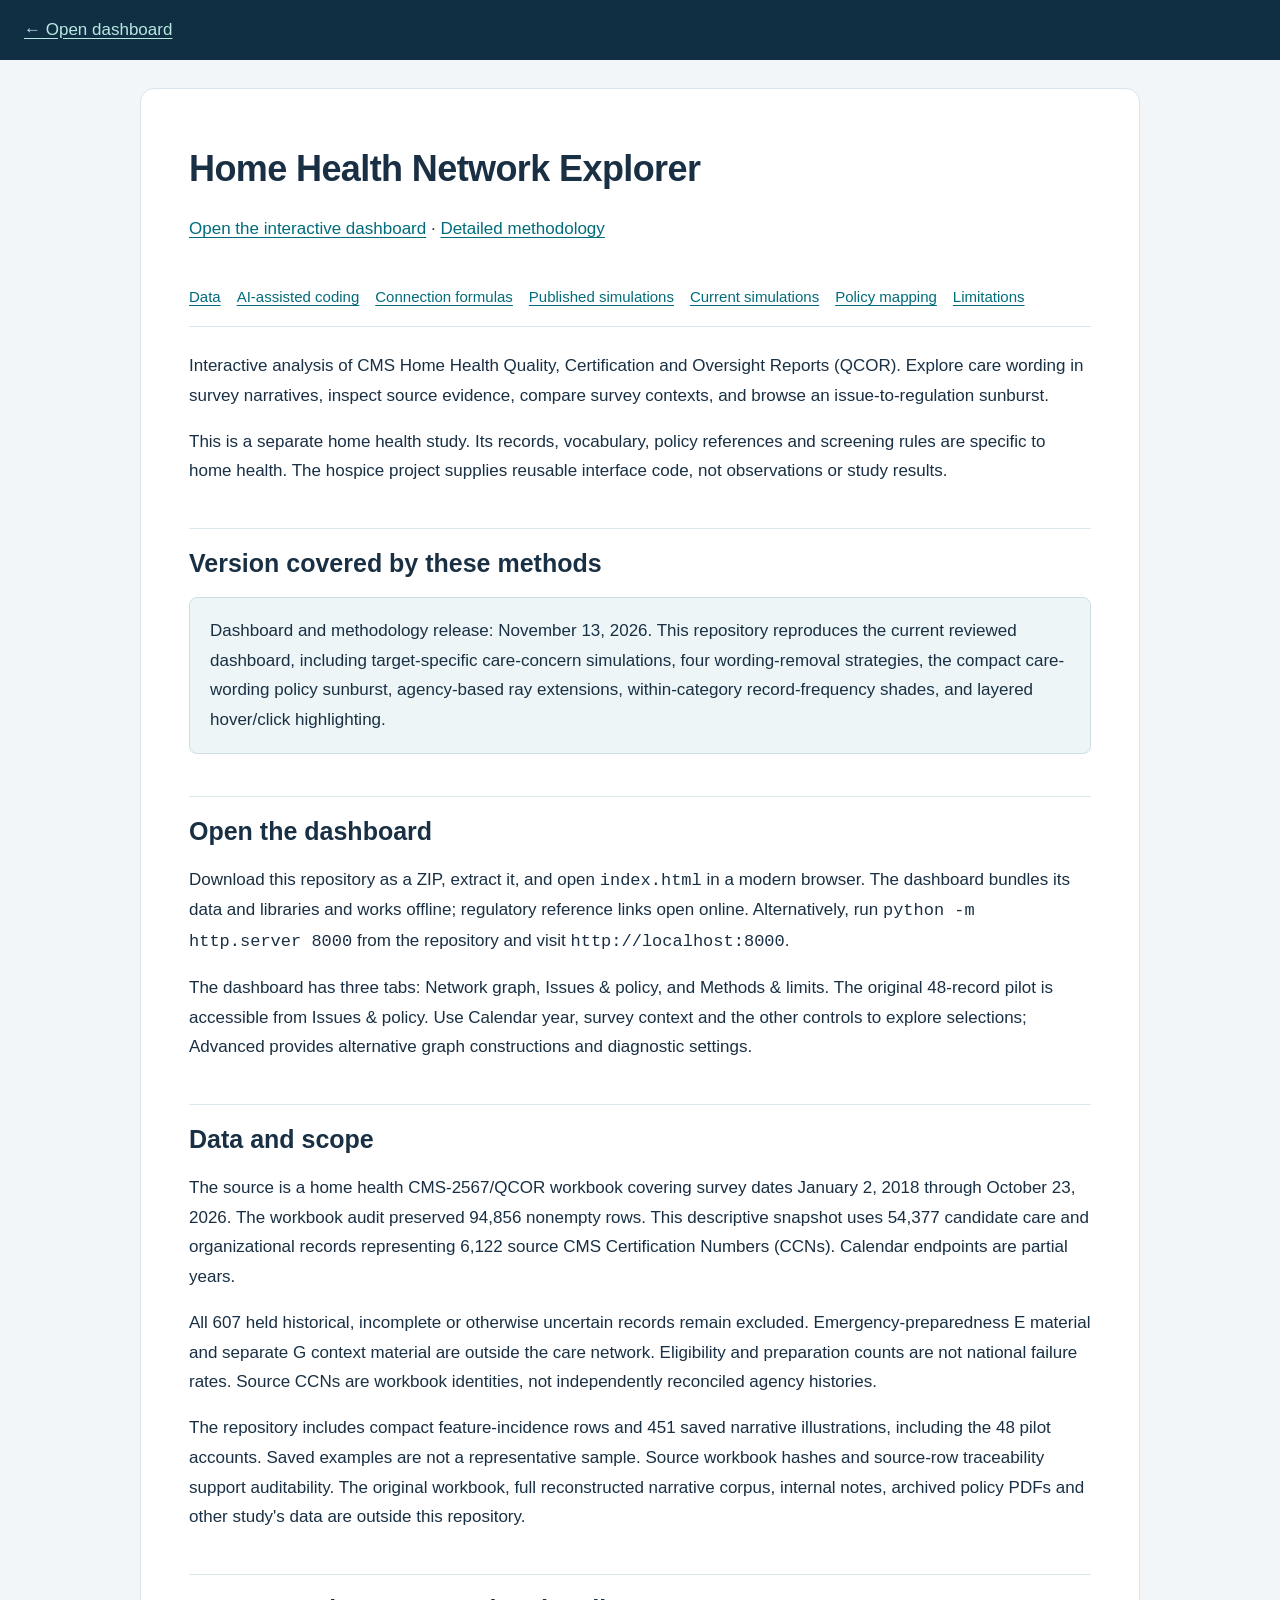
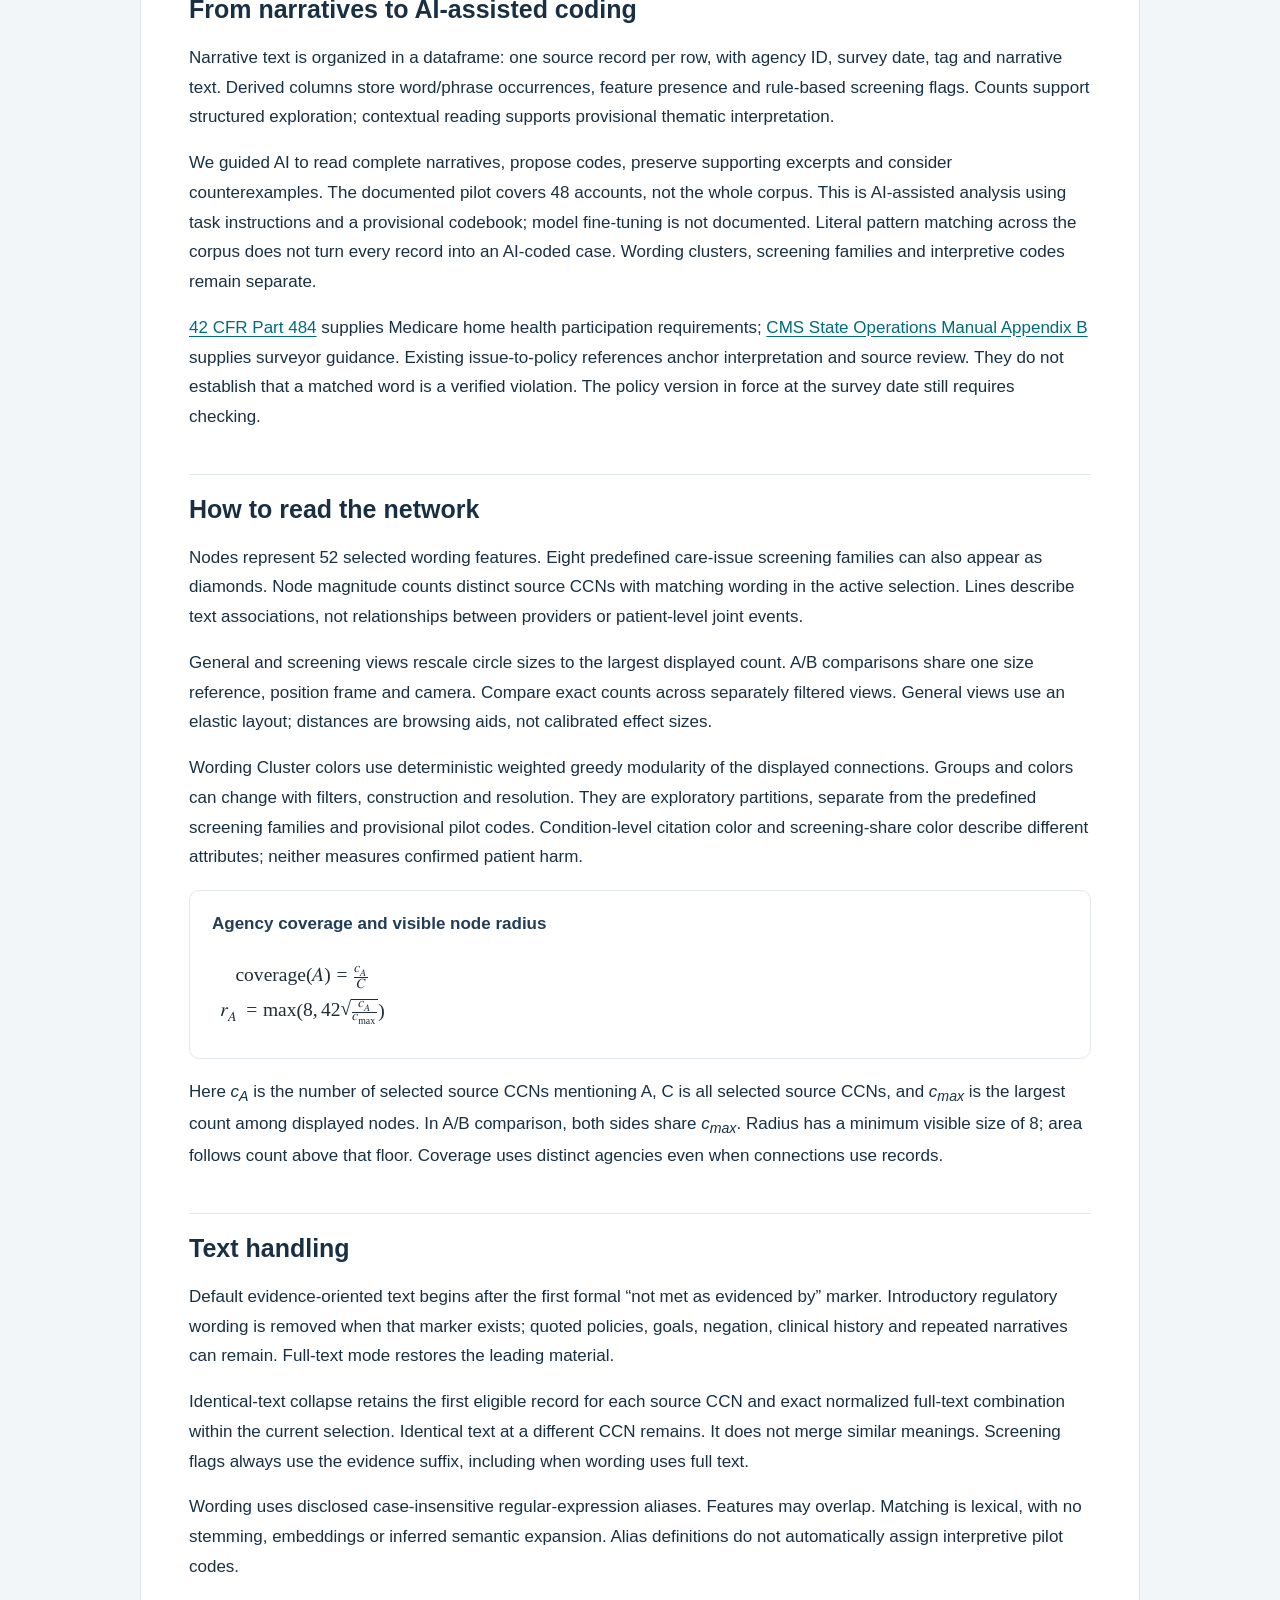
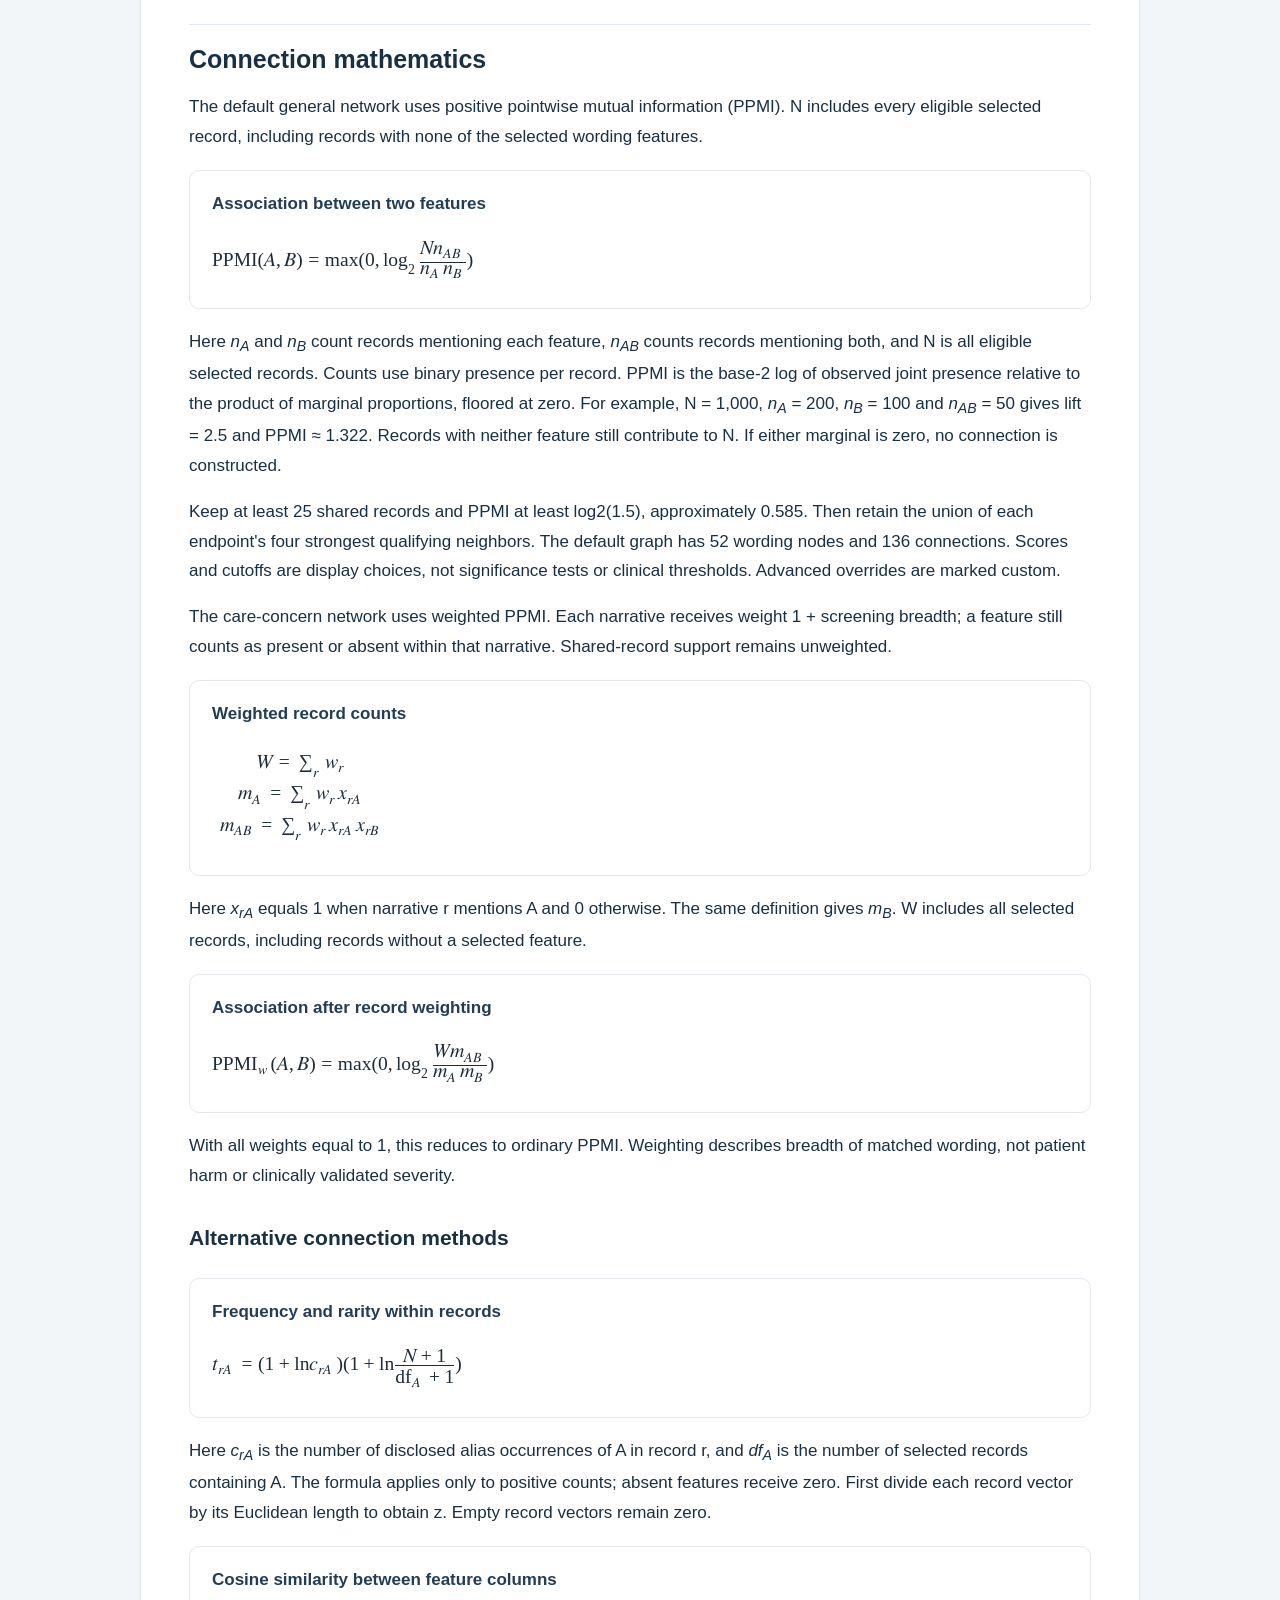
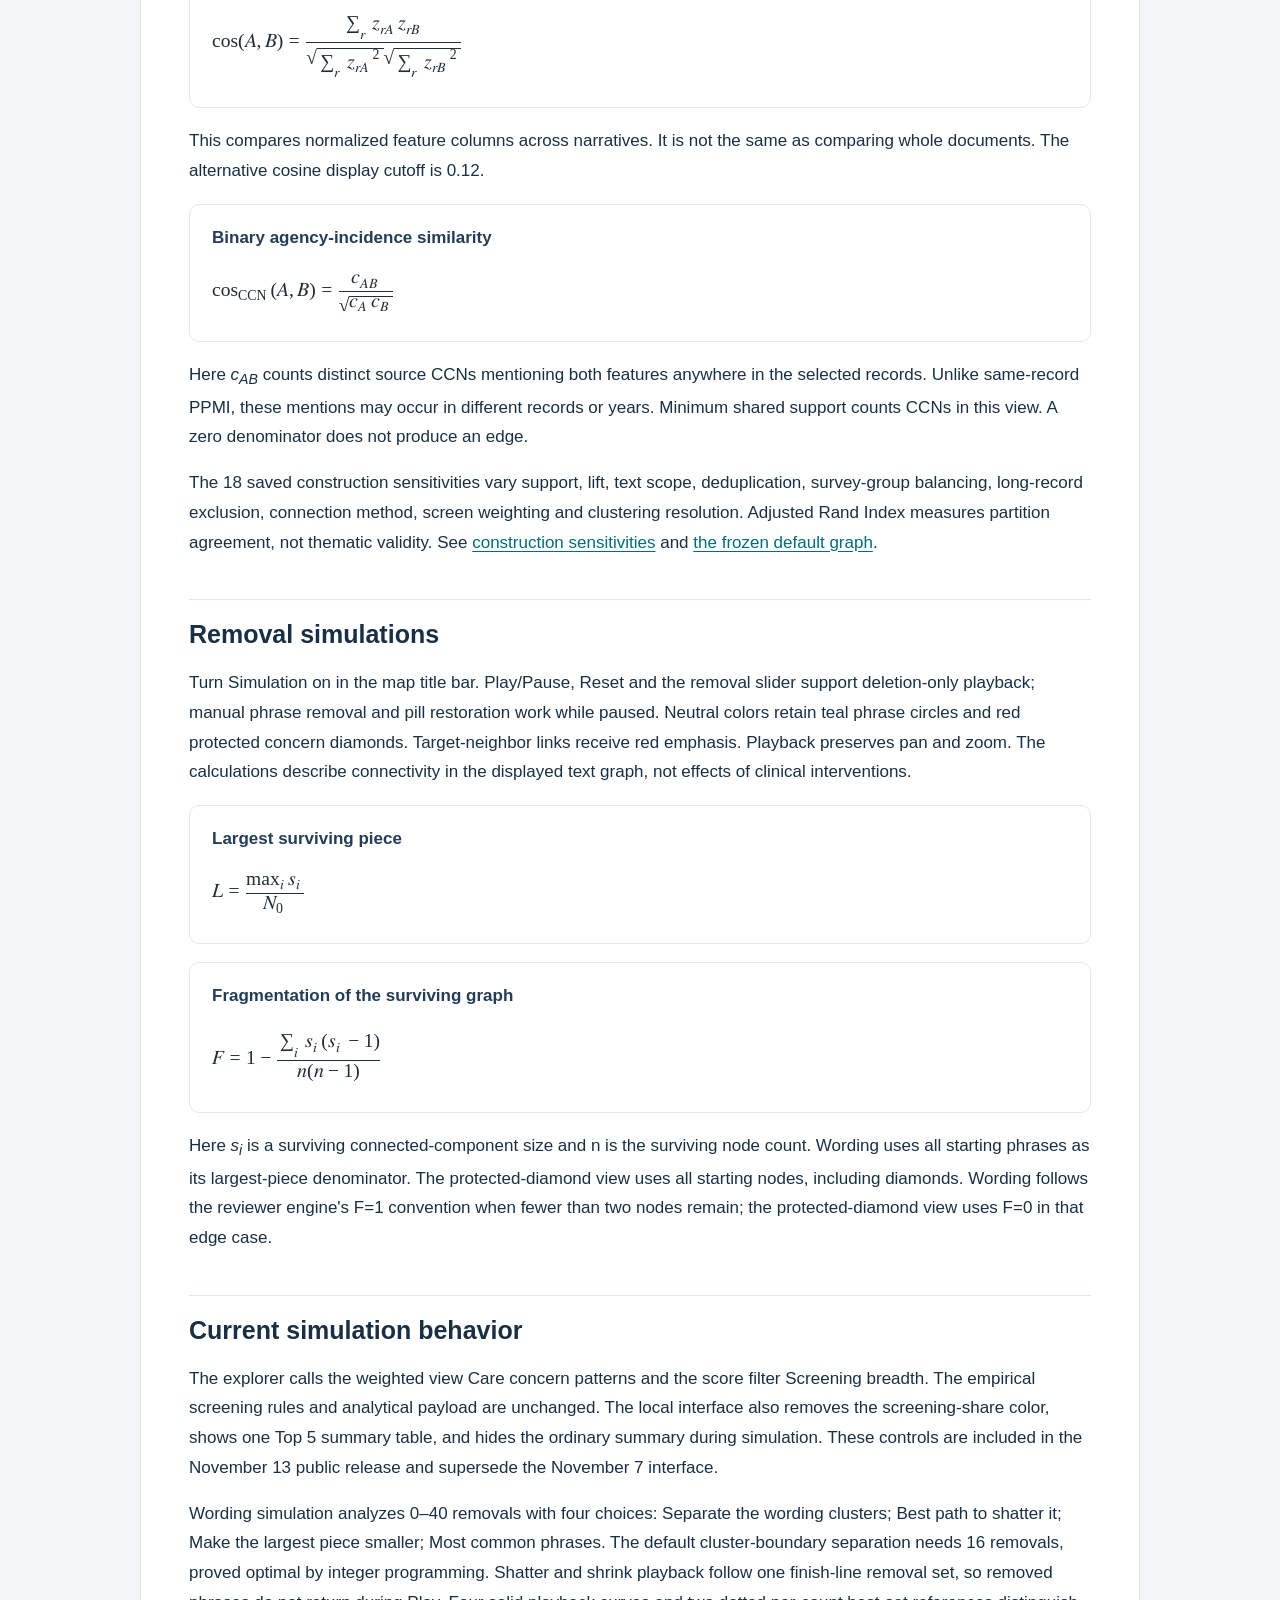
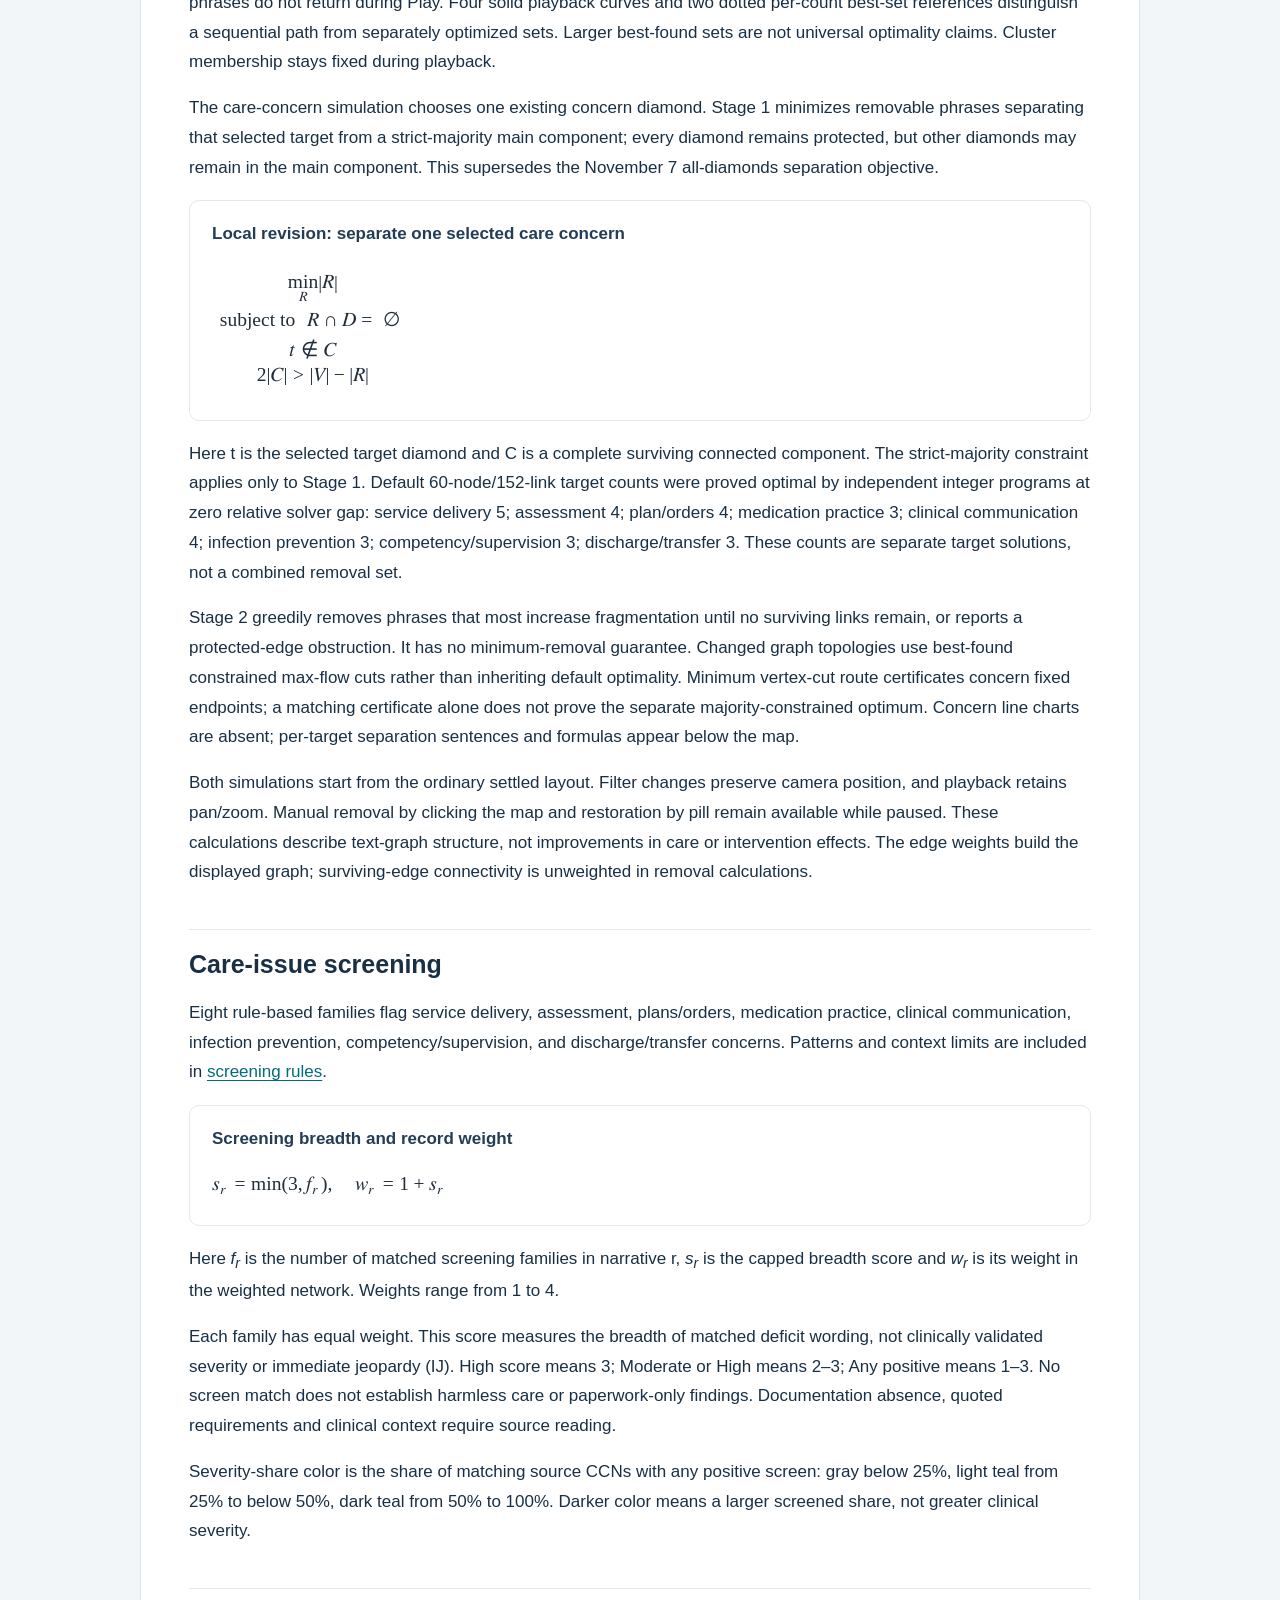
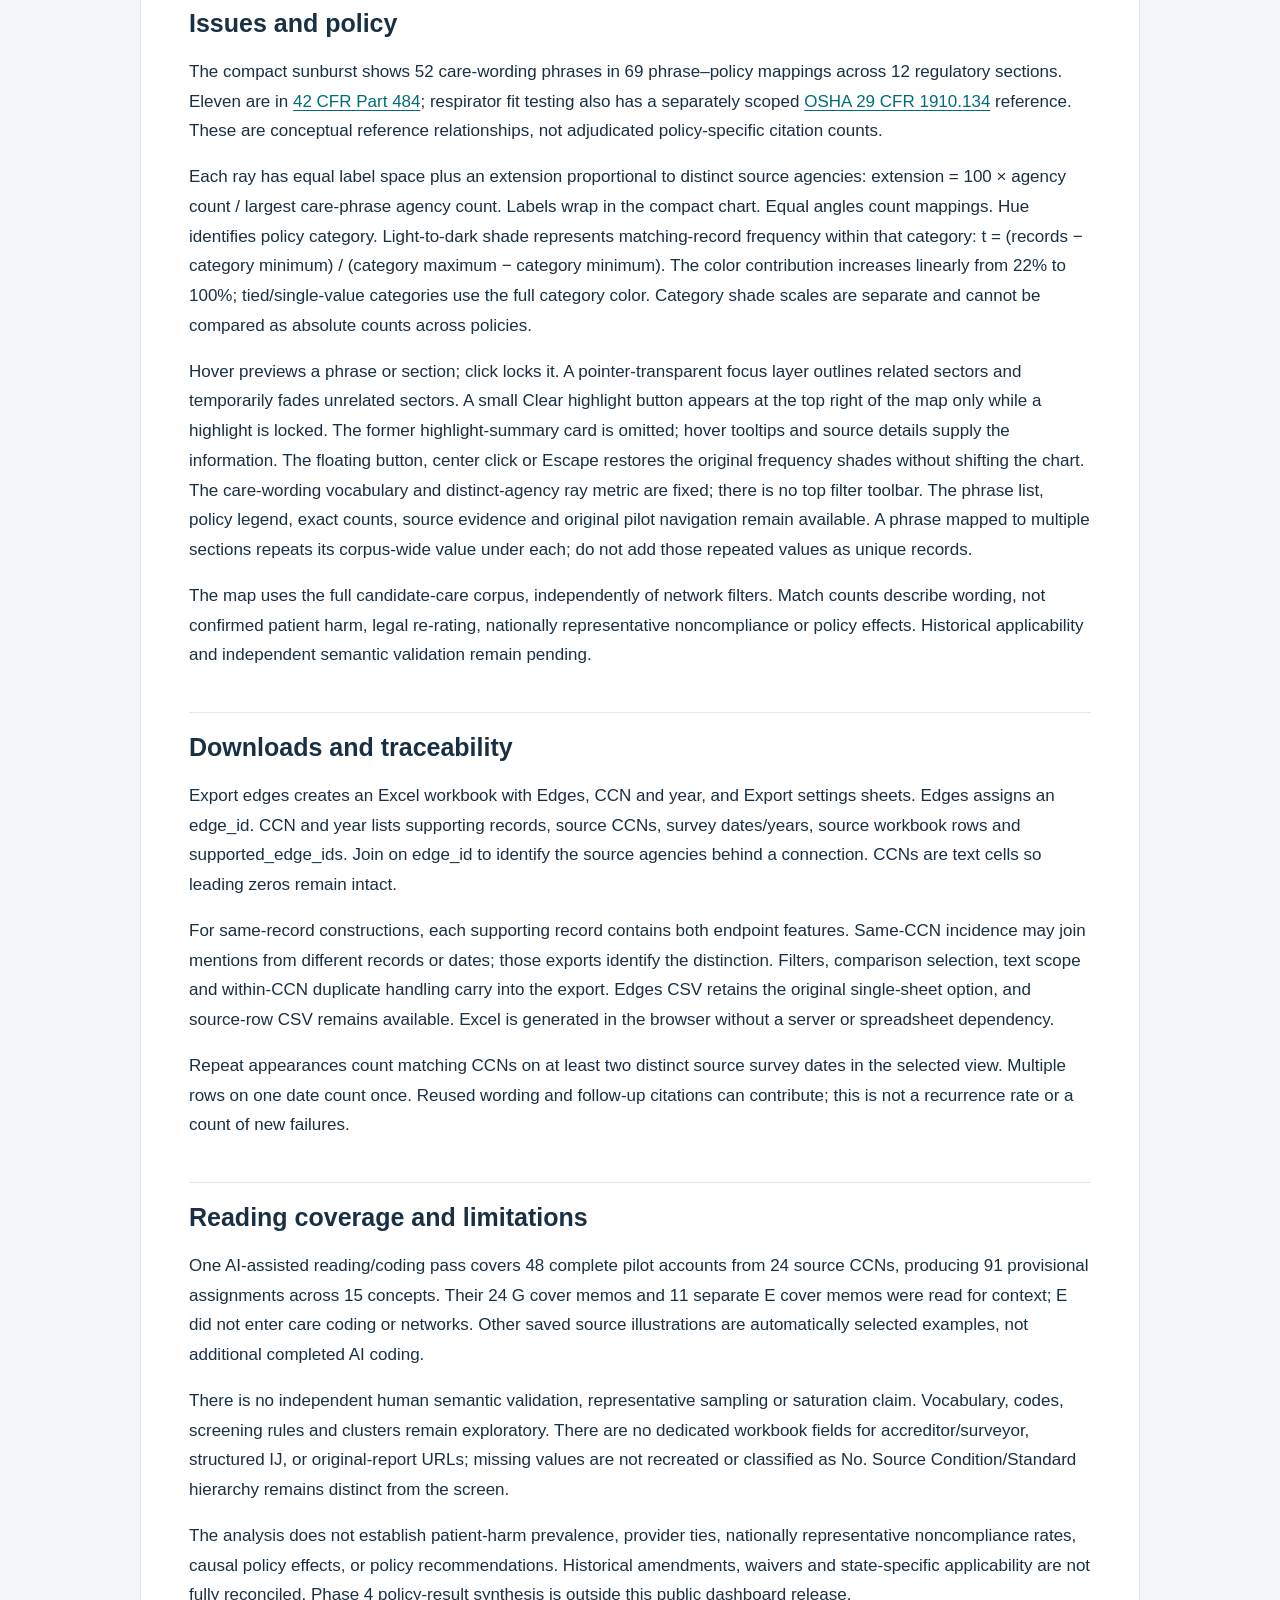
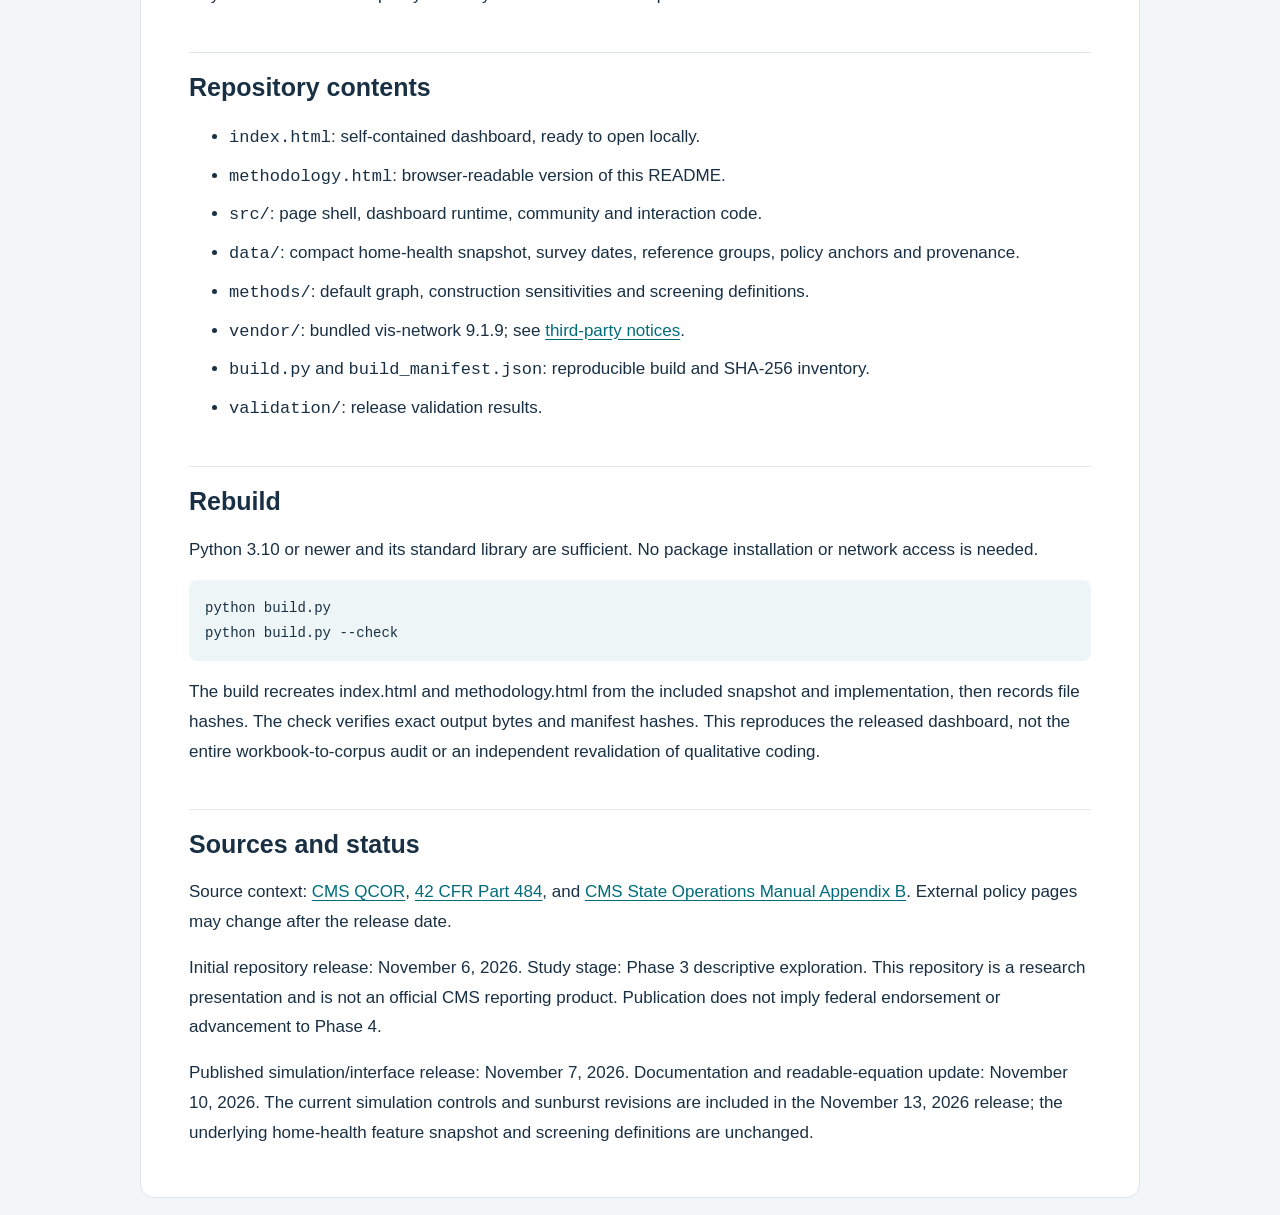
==== commit 11e75fcc: "Replace highlight summary card with floating clear action" ====
--- a/methodology.html
+++ b/methodology.html
@@ -1,2 +1,2 @@
-<!doctype html><html lang="en"><head><meta charset="utf-8"><meta name="viewport" content="width=device-width,initial-scale=1"><title>Home Health Network Explorer · Methodology</title><style>*{box-sizing:border-box}html{scroll-behavior:smooth;scroll-padding-top:24px}body{margin:0;background:#f3f6f8;color:#193044;font:17px/1.75 Segoe UI,Arial,sans-serif}nav{background:#102f43;padding:15px 24px}nav a{color:#b7e8e2}main{max-width:1000px;margin:28px auto;padding:34px 48px;background:white;border:1px solid #dce5eb;border-radius:14px}h1{line-height:1.2;font-size:36px;letter-spacing:-.6px}h2{margin:42px 0 16px;padding-top:18px;border-top:1px solid #dfE8ec;font-size:25px;line-height:1.35}h3{margin-top:30px;font-size:21px}a{color:#006c7b;text-underline-offset:3px;overflow-wrap:anywhere}a:hover{color:#004c58}a:focus-visible,.equation-scroll:focus-visible{outline:3px solid #008b8a;outline-offset:4px}p{margin:16px 0}pre{background:#edf5f6;padding:16px;overflow:auto;border-radius:8px;font-size:14px}code{overflow-wrap:anywhere}li{margin:8px 0}.equation{margin:18px 0;padding:18px 22px;border:1px solid #e3e8ee;border-radius:10px;background:#fff;color:#1f2d3a;font-size:16px;break-inside:avoid}.equation figcaption{font-weight:700;font-size:17px;color:#233d57;margin:0 0 10px}.equation-scroll{width:100%;overflow-x:auto;overflow-y:hidden;scrollbar-width:thin}.equation math{margin:12px 0;font-size:1.22em;font-family:math;display:block;overflow-x:auto;overflow-y:hidden;max-width:100%}#version-covered-by-these-methods+p{padding:18px 20px;border-radius:8px;background:#edf5f6;border:1px solid #cddfe4}.toc{display:flex;gap:8px 16px;flex-wrap:wrap;margin:24px 0;padding:16px 0;border-bottom:1px solid #dce5eb;font-size:15px}.toc a{white-space:normal}@media(max-width:650px){main{padding:22px 18px;margin:8px}h1{font-size:28px}h2{font-size:22px}body{font-size:16px}.equation{padding:15px 12px 14px;margin:20px 0}nav{padding:13px 20px}}@media print{body{background:white;font-size:11pt}main{border:0;padding:0;margin:0;max-width:none}nav,.toc{display:none}.equation{background:white}.equation math{font-size:16pt}a{color:inherit;text-decoration:none}h2{break-after:avoid}}</style></head><body><nav><a href="index.html">← Open dashboard</a></nav><main><h1>Home Health Network Explorer</h1><p><a href="https://martinblanco-aspe.github.io/home-health-network-explorer/">Open the interactive dashboard</a> · <a href="https://martinblanco-aspe.github.io/home-health-network-explorer/methodology.html">Detailed methodology</a></p><div class="toc" role="navigation" aria-label="On this page"><a href="#data-and-scope">Data</a><a href="#from-narratives-to-ai-assisted-coding">AI-assisted coding</a><a href="#connection-mathematics">Connection formulas</a><a href="#removal-simulations">Published simulations</a><a href="#current-simulation-behavior">Current simulations</a><a href="#issues-and-policy">Policy mapping</a><a href="#reading-coverage-and-limitations">Limitations</a></div><p>Interactive analysis of CMS Home Health Quality, Certification and Oversight Reports (QCOR). Explore care wording in survey narratives, inspect source evidence, compare survey contexts, and browse an issue-to-regulation sunburst.</p><p>This is a separate home health study. Its records, vocabulary, policy references and screening rules are specific to home health. The hospice project supplies reusable interface code, not observations or study results.</p><h2 id="version-covered-by-these-methods">Version covered by these methods</h2><p>Dashboard and methodology release: November 13, 2026. This repository reproduces the current reviewed dashboard, including target-specific care-concern simulations, four wording-removal strategies, the compact care-wording policy sunburst, agency-based ray extensions, within-category record-frequency shades, and layered hover/click highlighting.</p><h2 id="open-the-dashboard">Open the dashboard</h2><p>Download this repository as a ZIP, extract it, and open <code>index.html</code> in a modern browser. The dashboard bundles its data and libraries and works offline; regulatory reference links open online. Alternatively, run <code>python -m http.server 8000</code> from the repository and visit <code>http://localhost:8000</code>.</p><p>The dashboard has three tabs: Network graph, Issues &amp; policy, and Methods &amp; limits. The original 48-record pilot is accessible from Issues &amp; policy. Use Calendar year, survey context and the other controls to explore selections; Advanced provides alternative graph constructions and diagnostic settings.</p><h2 id="data-and-scope">Data and scope</h2><p>The source is a home health CMS-2567/QCOR workbook covering survey dates January 2, 2018 through October 23, 2026. The workbook audit preserved 94,856 nonempty rows. This descriptive snapshot uses 54,377 candidate care and organizational records representing 6,122 source CMS Certification Numbers (CCNs). Calendar endpoints are partial years.</p><p>All 607 held historical, incomplete or otherwise uncertain records remain excluded. Emergency-preparedness E material and separate G context material are outside the care network. Eligibility and preparation counts are not national failure rates. Source CCNs are workbook identities, not independently reconciled agency histories.</p><p>The repository includes compact feature-incidence rows and 451 saved narrative illustrations, including the 48 pilot accounts. Saved examples are not a representative sample. Source workbook hashes and source-row traceability support auditability. The original workbook, full reconstructed narrative corpus, internal notes, archived policy PDFs and other study&#x27;s data are outside this repository.</p><h2 id="from-narratives-to-ai-assisted-coding">From narratives to AI-assisted coding</h2><p>Narrative text is organized in a dataframe: one source record per row, with agency ID, survey date, tag and narrative text. Derived columns store word/phrase occurrences, feature presence and rule-based screening flags. Counts support structured exploration; contextual reading supports provisional thematic interpretation.</p><p>We guided AI to read complete narratives, propose codes, preserve supporting excerpts and consider counterexamples. The documented pilot covers 48 accounts, not the whole corpus. This is AI-assisted analysis using task instructions and a provisional codebook; model fine-tuning is not documented. Literal pattern matching across the corpus does not turn every record into an AI-coded case. Wording clusters, screening families and interpretive codes remain separate.</p><p><a href="https://www.ecfr.gov/current/title-42/chapter-IV/subchapter-G/part-484">42 CFR Part 484</a> supplies Medicare home health participation requirements; <a href="https://www.cms.gov/Regulations-and-Guidance/Guidance/Manuals/Downloads/som107ap_b_hha.pdf">CMS State Operations Manual Appendix B</a> supplies surveyor guidance. Existing issue-to-policy references anchor interpretation and source review. They do not establish that a matched word is a verified violation. The policy version in force at the survey date still requires checking.</p><h2 id="how-to-read-the-network">How to read the network</h2><p>Nodes represent 52 selected wording features. Eight predefined care-issue screening families can also appear as diamonds. Node magnitude counts distinct source CCNs with matching wording in the active selection. Lines describe text associations, not relationships between providers or patient-level joint events.</p><p>General and screening views rescale circle sizes to the largest displayed count. A/B comparisons share one size reference, position frame and camera. Compare exact counts across separately filtered views. General views use an elastic layout; distances are browsing aids, not calibrated effect sizes.</p><p>Wording Cluster colors use deterministic weighted greedy modularity of the displayed connections. Groups and colors can change with filters, construction and resolution. They are exploratory partitions, separate from the predefined screening families and provisional pilot codes. Condition-level citation color and screening-share color describe different attributes; neither measures confirmed patient harm.</p><figure class="equation" id="equation-coverage"><figcaption>Agency coverage and visible node radius</figcaption><div class="equation-scroll" tabindex="0" role="group" aria-label="Coverage is the fraction of selected source agencies mentioning a feature. Node radius is the larger of eight and forty-two times the square root of its agency count divided by the largest displayed agency count."><math xmlns="http://www.w3.org/1998/Math/MathML" display="block"><semantics><mtable columnalign="left" rowspacing="0.6em"><mtr><mtd><mrow><mi>coverage</mi><mrow><mo>(</mo><mi>A</mi><mo>)</mo></mrow><mo>=</mo><mfrac><msub><mi>c</mi><mi>A</mi></msub><mi>C</mi></mfrac></mrow></mtd></mtr><mtr><mtd><mrow><msub><mi>r</mi><mi>A</mi></msub><mo>=</mo><mi>max</mi><mrow><mo>(</mo><mrow><mn>8</mn><mo>,</mo><mn>42</mn><msqrt><mfrac><msub><mi>c</mi><mi>A</mi></msub><msub><mi>c</mi><mi>max</mi></msub></mfrac></msqrt></mrow><mo>)</mo></mrow></mrow></mtd></mtr></mtable><annotation encoding="application/x-tex">\operatorname{coverage}(A)=\frac{c_A}{C},\qquad r_A=\max\left(8,42\sqrt{\frac{c_A}{c_{\max}}}\right)</annotation></semantics></math></div></figure><p>Here <var>c<sub>A</sub></var> is the number of selected source CCNs mentioning A, C is all selected source CCNs, and <var>c<sub>max</sub></var> is the largest count among displayed nodes. In A/B comparison, both sides share <var>c<sub>max</sub></var>. Radius has a minimum visible size of 8; area follows count above that floor. Coverage uses distinct agencies even when connections use records.</p><h2 id="text-handling">Text handling</h2><p>Default evidence-oriented text begins after the first formal “not met as evidenced by” marker. Introductory regulatory wording is removed when that marker exists; quoted policies, goals, negation, clinical history and repeated narratives can remain. Full-text mode restores the leading material.</p><p>Identical-text collapse retains the first eligible record for each source CCN and exact normalized full-text combination within the current selection. Identical text at a different CCN remains. It does not merge similar meanings. Screening flags always use the evidence suffix, including when wording uses full text.</p><p>Wording uses disclosed case-insensitive regular-expression aliases. Features may overlap. Matching is lexical, with no stemming, embeddings or inferred semantic expansion. Alias definitions do not automatically assign interpretive pilot codes.</p><h2 id="connection-mathematics">Connection mathematics</h2><p>The default general network uses positive pointwise mutual information (PPMI). N includes every eligible selected record, including records with none of the selected wording features.</p><figure class="equation" id="equation-ppmi"><figcaption>Association between two features</figcaption><div class="equation-scroll" tabindex="0" role="group" aria-label="PPMI of A and B equals the maximum of zero and log base two of N times the shared record count, divided by the product of the individual record counts."><math xmlns="http://www.w3.org/1998/Math/MathML" display="block"><semantics><mrow><mi>PPMI</mi><mrow><mo>(</mo><mrow><mi>A</mi><mo>,</mo><mi>B</mi></mrow><mo>)</mo></mrow><mo>=</mo><mi>max</mi><mrow><mo>(</mo><mrow><mn>0</mn><mo>,</mo><msub><mi>log</mi><mn>2</mn></msub><mfrac><mrow><mi>N</mi><msub><mi>n</mi><mrow><mi>A</mi><mi>B</mi></mrow></msub></mrow><mrow><msub><mi>n</mi><mi>A</mi></msub><msub><mi>n</mi><mi>B</mi></msub></mrow></mfrac></mrow><mo>)</mo></mrow></mrow><annotation encoding="application/x-tex">\operatorname{PPMI}(A,B)=\max\left(0,\log_2\frac{N n_{AB}}{n_A n_B}\right)</annotation></semantics></math></div></figure><p>Here <var>n<sub>A</sub></var> and <var>n<sub>B</sub></var> count records mentioning each feature, <var>n<sub>AB</sub></var> counts records mentioning both, and N is all eligible selected records. Counts use binary presence per record. PPMI is the base-2 log of observed joint presence relative to the product of marginal proportions, floored at zero. For example, N = 1,000, <var>n<sub>A</sub></var> = 200, <var>n<sub>B</sub></var> = 100 and <var>n<sub>AB</sub></var> = 50 gives lift = 2.5 and PPMI ≈ 1.322. Records with neither feature still contribute to N. If either marginal is zero, no connection is constructed.</p><p>Keep at least 25 shared records and PPMI at least log2(1.5), approximately 0.585. Then retain the union of each endpoint&#x27;s four strongest qualifying neighbors. The default graph has 52 wording nodes and 136 connections. Scores and cutoffs are display choices, not significance tests or clinical thresholds. Advanced overrides are marked custom.</p><p>The care-concern network uses weighted PPMI. Each narrative receives weight 1 + screening breadth; a feature still counts as present or absent within that narrative. Shared-record support remains unweighted.</p><figure class="equation" id="equation-weighted"><figcaption>Weighted record counts</figcaption><div class="equation-scroll" tabindex="0" role="group" aria-label="Total mass W is the sum of record weights. Feature mass m A sums weights of records mentioning A. Joint mass m AB sums weights of records mentioning both features."><math xmlns="http://www.w3.org/1998/Math/MathML" display="block"><semantics><mtable columnalign="left" rowspacing="0.6em"><mtr><mtd><mrow><mi>W</mi><mo>=</mo><mrow><munder><mo>∑</mo><mi>r</mi></munder><msub><mi>w</mi><mi>r</mi></msub></mrow></mrow></mtd></mtr><mtr><mtd><mrow><msub><mi>m</mi><mi>A</mi></msub><mo>=</mo><mrow><munder><mo>∑</mo><mi>r</mi></munder><mrow><msub><mi>w</mi><mi>r</mi></msub><msub><mi>x</mi><mrow><mi>r</mi><mi>A</mi></mrow></msub></mrow></mrow></mrow></mtd></mtr><mtr><mtd><mrow><msub><mi>m</mi><mrow><mi>A</mi><mi>B</mi></mrow></msub><mo>=</mo><mrow><munder><mo>∑</mo><mi>r</mi></munder><mrow><msub><mi>w</mi><mi>r</mi></msub><msub><mi>x</mi><mrow><mi>r</mi><mi>A</mi></mrow></msub><msub><mi>x</mi><mrow><mi>r</mi><mi>B</mi></mrow></msub></mrow></mrow></mrow></mtd></mtr></mtable><annotation encoding="application/x-tex">W=\sum_r w_r,\quad m_A=\sum_r w_r x_{rA},\quad m_{AB}=\sum_r w_r x_{rA}x_{rB}</annotation></semantics></math></div></figure><p>Here <var>x<sub>rA</sub></var> equals 1 when narrative r mentions A and 0 otherwise. The same definition gives <var>m<sub>B</sub></var>. W includes all selected records, including records without a selected feature.</p><figure class="equation" id="equation-weighted-ppmi"><figcaption>Association after record weighting</figcaption><div class="equation-scroll" tabindex="0" role="group" aria-label="Weighted PPMI uses weighted joint and marginal masses. Shared-record support is still an unweighted record count."><math xmlns="http://www.w3.org/1998/Math/MathML" display="block"><semantics><mrow><msub><mi>PPMI</mi><mi>w</mi></msub><mrow><mo>(</mo><mrow><mi>A</mi><mo>,</mo><mi>B</mi></mrow><mo>)</mo></mrow><mo>=</mo><mi>max</mi><mrow><mo>(</mo><mrow><mn>0</mn><mo>,</mo><msub><mi>log</mi><mn>2</mn></msub><mfrac><mrow><mi>W</mi><msub><mi>m</mi><mrow><mi>A</mi><mi>B</mi></mrow></msub></mrow><mrow><msub><mi>m</mi><mi>A</mi></msub><msub><mi>m</mi><mi>B</mi></msub></mrow></mfrac></mrow><mo>)</mo></mrow></mrow><annotation encoding="application/x-tex">\operatorname{PPMI}_w(A,B)=\max\left(0,\log_2\frac{W m_{AB}}{m_A m_B}\right)</annotation></semantics></math></div></figure><p>With all weights equal to 1, this reduces to ordinary PPMI. Weighting describes breadth of matched wording, not patient harm or clinically validated severity.</p><h3>Alternative connection methods</h3><figure class="equation" id="equation-tfidf"><figcaption>Frequency and rarity within records</figcaption><div class="equation-scroll" tabindex="0" role="group" aria-label="For a positive alias count, TF-IDF equals one plus the natural logarithm of the count, times one plus the natural logarithm of N plus one divided by document frequency plus one."><math xmlns="http://www.w3.org/1998/Math/MathML" display="block"><semantics><mrow><msub><mi>t</mi><mrow><mi>r</mi><mi>A</mi></mrow></msub><mo>=</mo><mrow><mo>(</mo><mrow><mn>1</mn><mo>+</mo><mi>ln</mi><msub><mi>c</mi><mrow><mi>r</mi><mi>A</mi></mrow></msub></mrow><mo>)</mo></mrow><mrow><mo>(</mo><mrow><mn>1</mn><mo>+</mo><mi>ln</mi><mfrac><mrow><mi>N</mi><mo>+</mo><mn>1</mn></mrow><mrow><msub><mi>df</mi><mi>A</mi></msub><mo>+</mo><mn>1</mn></mrow></mfrac></mrow><mo>)</mo></mrow></mrow><annotation encoding="application/x-tex">t_{rA}=(1+\ln c_{rA})\left(1+\ln\frac{N+1}{df_A+1}\right)</annotation></semantics></math></div></figure><p>Here <var>c<sub>rA</sub></var> is the number of disclosed alias occurrences of A in record r, and <var>df<sub>A</sub></var> is the number of selected records containing A. The formula applies only to positive counts; absent features receive zero. First divide each record vector by its Euclidean length to obtain z. Empty record vectors remain zero.</p><figure class="equation" id="equation-cosine"><figcaption>Cosine similarity between feature columns</figcaption><div class="equation-scroll" tabindex="0" role="group" aria-label="Cosine is the dot product of two feature columns divided by the product of their lengths, after each record vector is normalized."><math xmlns="http://www.w3.org/1998/Math/MathML" display="block"><semantics><mrow><mi>cos</mi><mrow><mo>(</mo><mrow><mi>A</mi><mo>,</mo><mi>B</mi></mrow><mo>)</mo></mrow><mo>=</mo><mfrac><mrow><munder><mo>∑</mo><mi>r</mi></munder><mrow><msub><mi>z</mi><mrow><mi>r</mi><mi>A</mi></mrow></msub><msub><mi>z</mi><mrow><mi>r</mi><mi>B</mi></mrow></msub></mrow></mrow><mrow><msqrt><mrow><munder><mo>∑</mo><mi>r</mi></munder><msup><msub><mi>z</mi><mrow><mi>r</mi><mi>A</mi></mrow></msub><mn>2</mn></msup></mrow></msqrt><msqrt><mrow><munder><mo>∑</mo><mi>r</mi></munder><msup><msub><mi>z</mi><mrow><mi>r</mi><mi>B</mi></mrow></msub><mn>2</mn></msup></mrow></msqrt></mrow></mfrac></mrow><annotation encoding="application/x-tex">\operatorname{cos}(A,B)=\frac{\sum_r z_{rA}z_{rB}}{\sqrt{\sum_r z_{rA}^2}\sqrt{\sum_r z_{rB}^2}}</annotation></semantics></math></div></figure><p>This compares normalized feature columns across narratives. It is not the same as comparing whole documents. The alternative cosine display cutoff is 0.12.</p><figure class="equation" id="equation-incidence"><figcaption>Binary agency-incidence similarity</figcaption><div class="equation-scroll" tabindex="0" role="group" aria-label="Agency-incidence cosine is the number of source agencies mentioning both features divided by the square root of the product of the individual agency counts."><math xmlns="http://www.w3.org/1998/Math/MathML" display="block"><semantics><mrow><msub><mi>cos</mi><mtext>CCN</mtext></msub><mrow><mo>(</mo><mrow><mi>A</mi><mo>,</mo><mi>B</mi></mrow><mo>)</mo></mrow><mo>=</mo><mfrac><msub><mi>c</mi><mrow><mi>A</mi><mi>B</mi></mrow></msub><msqrt><mrow><msub><mi>c</mi><mi>A</mi></msub><msub><mi>c</mi><mi>B</mi></msub></mrow></msqrt></mfrac></mrow><annotation encoding="application/x-tex">\operatorname{cos}_{CCN}(A,B)=\frac{c_{AB}}{\sqrt{c_Ac_B}}</annotation></semantics></math></div></figure><p>Here <var>c<sub>AB</sub></var> counts distinct source CCNs mentioning both features anywhere in the selected records. Unlike same-record PPMI, these mentions may occur in different records or years. Minimum shared support counts CCNs in this view. A zero denominator does not produce an edge.</p><p></p><p>The 18 saved construction sensitivities vary support, lift, text scope, deduplication, survey-group balancing, long-record exclusion, connection method, screen weighting and clustering resolution. Adjusted Rand Index measures partition agreement, not thematic validity. See <a href="methods/construction_sensitivities.json">construction sensitivities</a> and <a href="methods/default_graph.json">the frozen default graph</a>.</p><h2 id="removal-simulations">Removal simulations</h2><p>Turn Simulation on in the map title bar. Play/Pause, Reset and the removal slider support deletion-only playback; manual phrase removal and pill restoration work while paused. Neutral colors retain teal phrase circles and red protected concern diamonds. Target-neighbor links receive red emphasis. Playback preserves pan and zoom. The calculations describe connectivity in the displayed text graph, not effects of clinical interventions.</p><figure class="equation" id="equation-largest-piece"><figcaption>Largest surviving piece</figcaption><div class="equation-scroll" tabindex="0" role="group" aria-label="Largest-piece share is the number of surviving nodes in the largest connected component divided by the original starting node count."><math xmlns="http://www.w3.org/1998/Math/MathML" display="block"><semantics><mrow><mi>L</mi><mo>=</mo><mfrac><mrow><msub><mi>max</mi><mi>i</mi></msub><msub><mi>s</mi><mi>i</mi></msub></mrow><msub><mi>N</mi><mn>0</mn></msub></mfrac></mrow><annotation encoding="application/x-tex">L=\frac{\max_i s_i}{N_0}</annotation></semantics></math></div></figure><figure class="equation" id="equation-fragmentation"><figcaption>Fragmentation of the surviving graph</figcaption><div class="equation-scroll" tabindex="0" role="group" aria-label="Fragmentation is one minus the proportion of surviving ordered node pairs in the same connected component."><math xmlns="http://www.w3.org/1998/Math/MathML" display="block"><semantics><mrow><mi>F</mi><mo>=</mo><mn>1</mn><mo>−</mo><mfrac><mrow><munder><mo>∑</mo><mi>i</mi></munder><mrow><msub><mi>s</mi><mi>i</mi></msub><mrow><mo>(</mo><mrow><msub><mi>s</mi><mi>i</mi></msub><mo>−</mo><mn>1</mn></mrow><mo>)</mo></mrow></mrow></mrow><mrow><mi>n</mi><mrow><mo>(</mo><mrow><mi>n</mi><mo>−</mo><mn>1</mn></mrow><mo>)</mo></mrow></mrow></mfrac></mrow><annotation encoding="application/x-tex">F=1-\frac{\sum_i s_i(s_i-1)}{n(n-1)}</annotation></semantics></math></div></figure><p>Here <var>s<sub>i</sub></var> is a surviving connected-component size and n is the surviving node count. Wording uses all starting phrases as its largest-piece denominator. The protected-diamond view uses all starting nodes, including diamonds. Wording follows the reviewer engine&#x27;s F=1 convention when fewer than two nodes remain; the protected-diamond view uses F=0 in that edge case.</p><h2 id="current-simulation-behavior">Current simulation behavior</h2><p>The explorer calls the weighted view Care concern patterns and the score filter Screening breadth. The empirical screening rules and analytical payload are unchanged. The local interface also removes the screening-share color, shows one Top 5 summary table, and hides the ordinary summary during simulation. These controls are included in the November 13 public release and supersede the November 7 interface.</p><p>Wording simulation analyzes 0–40 removals with four choices: Separate the wording clusters; Best path to shatter it; Make the largest piece smaller; Most common phrases. The default cluster-boundary separation needs 16 removals, proved optimal by integer programming. Shatter and shrink playback follow one finish-line removal set, so removed phrases do not return during Play. Four solid playback curves and two dotted per-count best-set references distinguish a sequential path from separately optimized sets. Larger best-found sets are not universal optimality claims. Cluster membership stays fixed during playback.</p><p>The care-concern simulation chooses one existing concern diamond. Stage 1 minimizes removable phrases separating that selected target from a strict-majority main component; every diamond remains protected, but other diamonds may remain in the main component. This supersedes the November 7 all-diamonds separation objective.</p><figure class="equation" id="equation-local-target-cut"><figcaption>Local revision: separate one selected care concern</figcaption><div class="equation-scroll" tabindex="0" role="group" aria-label="Minimize care-phrase removals while keeping every diamond protected. The selected target must lie outside a complete connected component containing more than half of surviving nodes."><math xmlns="http://www.w3.org/1998/Math/MathML" display="block"><semantics><mtable columnalign="left" rowspacing="0.6em"><mtr><mtd><mrow><munder><mi>min</mi><mi>R</mi></munder><mrow><mo>|</mo><mi>R</mi><mo>|</mo></mrow></mrow></mtd></mtr><mtr><mtd><mrow><mtext>subject to</mtext><mspace width=".6em"/><mi>R</mi><mo>∩</mo><mi>D</mi><mo>=</mo><mo>∅</mo></mrow></mtd></mtr><mtr><mtd><mrow><mi>t</mi><mo>∉</mo><mi>C</mi></mrow></mtd></mtr><mtr><mtd><mrow><mn>2</mn><mrow><mo>|</mo><mi>C</mi><mo>|</mo></mrow><mo>&gt;</mo><mrow><mo>|</mo><mi>V</mi><mo>|</mo></mrow><mo>−</mo><mrow><mo>|</mo><mi>R</mi><mo>|</mo></mrow></mrow></mtd></mtr></mtable><annotation encoding="application/x-tex">\min_R |R|\quad\text{subject to }R\cap D=\varnothing,\ t\notin C,\ 2|C|&gt;|V|-|R|</annotation></semantics></math></div></figure><p>Here t is the selected target diamond and C is a complete surviving connected component. The strict-majority constraint applies only to Stage 1. Default 60-node/152-link target counts were proved optimal by independent integer programs at zero relative solver gap: service delivery 5; assessment 4; plan/orders 4; medication practice 3; clinical communication 4; infection prevention 3; competency/supervision 3; discharge/transfer 3. These counts are separate target solutions, not a combined removal set.</p><p>Stage 2 greedily removes phrases that most increase fragmentation until no surviving links remain, or reports a protected-edge obstruction. It has no minimum-removal guarantee. Changed graph topologies use best-found constrained max-flow cuts rather than inheriting default optimality. Minimum vertex-cut route certificates concern fixed endpoints; a matching certificate alone does not prove the separate majority-constrained optimum. Concern line charts are absent; per-target separation sentences and formulas appear below the map.</p><p>Both simulations start from the ordinary settled layout. Filter changes preserve camera position, and playback retains pan/zoom. Manual removal by clicking the map and restoration by pill remain available while paused. These calculations describe text-graph structure, not improvements in care or intervention effects. The edge weights build the displayed graph; surviving-edge connectivity is unweighted in removal calculations.</p><h2 id="care-issue-screening">Care-issue screening</h2><p>Eight rule-based families flag service delivery, assessment, plans/orders, medication practice, clinical communication, infection prevention, competency/supervision, and discharge/transfer concerns. Patterns and context limits are included in <a href="methods/screening_rules.json">screening rules</a>.</p><figure class="equation" id="equation-screen"><figcaption>Screening breadth and record weight</figcaption><div class="equation-scroll" tabindex="0" role="group" aria-label="Screening breadth is the matched-family count capped at three. The weighted network gives a record weight of one plus that breadth."><math xmlns="http://www.w3.org/1998/Math/MathML" display="block"><semantics><mrow><msub><mi>s</mi><mi>r</mi></msub><mo>=</mo><mi>min</mi><mrow><mo>(</mo><mrow><mn>3</mn><mo>,</mo><msub><mi>f</mi><mi>r</mi></msub></mrow><mo>)</mo></mrow><mo>,</mo><mspace width="1em"/><msub><mi>w</mi><mi>r</mi></msub><mo>=</mo><mn>1</mn><mo>+</mo><msub><mi>s</mi><mi>r</mi></msub></mrow><annotation encoding="application/x-tex">s_r=\min(3,f_r),\qquad w_r=1+s_r</annotation></semantics></math></div></figure><p>Here <var>f<sub>r</sub></var> is the number of matched screening families in narrative r, <var>s<sub>r</sub></var> is the capped breadth score and <var>w<sub>r</sub></var> is its weight in the weighted network. Weights range from 1 to 4.</p><p>Each family has equal weight. This score measures the breadth of matched deficit wording, not clinically validated severity or immediate jeopardy (IJ). High score means 3; Moderate or High means 2–3; Any positive means 1–3. No screen match does not establish harmless care or paperwork-only findings. Documentation absence, quoted requirements and clinical context require source reading.</p><p>Severity-share color is the share of matching source CCNs with any positive screen: gray below 25%, light teal from 25% to below 50%, dark teal from 50% to 100%. Darker color means a larger screened share, not greater clinical severity.</p><h2 id="issues-and-policy">Issues and policy</h2><p>The compact sunburst shows 52 care-wording phrases in 69 phrase–policy mappings across 12 regulatory sections. Eleven are in <a href="https://www.ecfr.gov/current/title-42/chapter-IV/subchapter-G/part-484">42 CFR Part 484</a>; respirator fit testing also has a separately scoped <a href="https://www.osha.gov/laws-regs/regulations/standardnumber/1910/1910.134">OSHA 29 CFR 1910.134</a> reference. These are conceptual reference relationships, not adjudicated policy-specific citation counts.</p><p>Each ray has equal label space plus an extension proportional to distinct source agencies: extension = 100 × agency count / largest care-phrase agency count. Labels wrap in the compact chart. Equal angles count mappings. Hue identifies policy category. Light-to-dark shade represents matching-record frequency within that category: t = (records − category minimum) / (category maximum − category minimum). The color contribution increases linearly from 22% to 100%; tied/single-value categories use the full category color. Category shade scales are separate and cannot be compared as absolute counts across policies.</p><p>Hover previews a phrase or section; click locks it. A pointer-transparent focus layer outlines related sectors and temporarily fades unrelated sectors. Clear highlight, center click or Escape restores the original frequency shades. The care-wording vocabulary and distinct-agency ray metric are fixed; there is no top filter toolbar. The phrase list, policy legend, exact counts, source evidence and original pilot navigation remain available. A phrase mapped to multiple sections repeats its corpus-wide value under each; do not add those repeated values as unique records.</p><p>The map uses the full candidate-care corpus, independently of network filters. Match counts describe wording, not confirmed patient harm, legal re-rating, nationally representative noncompliance or policy effects. Historical applicability and independent semantic validation remain pending.</p><h2 id="downloads-and-traceability">Downloads and traceability</h2><p>Export edges creates an Excel workbook with Edges, CCN and year, and Export settings sheets. Edges assigns an edge_id. CCN and year lists supporting records, source CCNs, survey dates/years, source workbook rows and supported_edge_ids. Join on edge_id to identify the source agencies behind a connection. CCNs are text cells so leading zeros remain intact.</p><p>For same-record constructions, each supporting record contains both endpoint features. Same-CCN incidence may join mentions from different records or dates; those exports identify the distinction. Filters, comparison selection, text scope and within-CCN duplicate handling carry into the export. Edges CSV retains the original single-sheet option, and source-row CSV remains available. Excel is generated in the browser without a server or spreadsheet dependency.</p><p>Repeat appearances count matching CCNs on at least two distinct source survey dates in the selected view. Multiple rows on one date count once. Reused wording and follow-up citations can contribute; this is not a recurrence rate or a count of new failures.</p><h2 id="reading-coverage-and-limitations">Reading coverage and limitations</h2><p>One AI-assisted reading/coding pass covers 48 complete pilot accounts from 24 source CCNs, producing 91 provisional assignments across 15 concepts. Their 24 G cover memos and 11 separate E cover memos were read for context; E did not enter care coding or networks. Other saved source illustrations are automatically selected examples, not additional completed AI coding.</p><p>There is no independent human semantic validation, representative sampling or saturation claim. Vocabulary, codes, screening rules and clusters remain exploratory. There are no dedicated workbook fields for accreditor/surveyor, structured IJ, or original-report URLs; missing values are not recreated or classified as No. Source Condition/Standard hierarchy remains distinct from the screen.</p><p>The analysis does not establish patient-harm prevalence, provider ties, nationally representative noncompliance rates, causal policy effects, or policy recommendations. Historical amendments, waivers and state-specific applicability are not fully reconciled. Phase 4 policy-result synthesis is outside this public dashboard release.</p><h2 id="repository-contents">Repository contents</h2><ul><li><code>index.html</code>: self-contained dashboard, ready to open locally.</li><li><code>methodology.html</code>: browser-readable version of this README.</li><li><code>src/</code>: page shell, dashboard runtime, community and interaction code.</li><li><code>data/</code>: compact home-health snapshot, survey dates, reference groups, policy anchors and provenance.</li><li><code>methods/</code>: default graph, construction sensitivities and screening definitions.</li><li><code>vendor/</code>: bundled vis-network 9.1.9; see <a href="THIRD_PARTY_NOTICES.md">third-party notices</a>.</li><li><code>build.py</code> and <code>build_manifest.json</code>: reproducible build and SHA-256 inventory.</li><li><code>validation/</code>: release validation results.</li></ul><h2 id="rebuild">Rebuild</h2><p>Python 3.10 or newer and its standard library are sufficient. No package installation or network access is needed.</p><pre><code>python build.py
+<!doctype html><html lang="en"><head><meta charset="utf-8"><meta name="viewport" content="width=device-width,initial-scale=1"><title>Home Health Network Explorer · Methodology</title><style>*{box-sizing:border-box}html{scroll-behavior:smooth;scroll-padding-top:24px}body{margin:0;background:#f3f6f8;color:#193044;font:17px/1.75 Segoe UI,Arial,sans-serif}nav{background:#102f43;padding:15px 24px}nav a{color:#b7e8e2}main{max-width:1000px;margin:28px auto;padding:34px 48px;background:white;border:1px solid #dce5eb;border-radius:14px}h1{line-height:1.2;font-size:36px;letter-spacing:-.6px}h2{margin:42px 0 16px;padding-top:18px;border-top:1px solid #dfE8ec;font-size:25px;line-height:1.35}h3{margin-top:30px;font-size:21px}a{color:#006c7b;text-underline-offset:3px;overflow-wrap:anywhere}a:hover{color:#004c58}a:focus-visible,.equation-scroll:focus-visible{outline:3px solid #008b8a;outline-offset:4px}p{margin:16px 0}pre{background:#edf5f6;padding:16px;overflow:auto;border-radius:8px;font-size:14px}code{overflow-wrap:anywhere}li{margin:8px 0}.equation{margin:18px 0;padding:18px 22px;border:1px solid #e3e8ee;border-radius:10px;background:#fff;color:#1f2d3a;font-size:16px;break-inside:avoid}.equation figcaption{font-weight:700;font-size:17px;color:#233d57;margin:0 0 10px}.equation-scroll{width:100%;overflow-x:auto;overflow-y:hidden;scrollbar-width:thin}.equation math{margin:12px 0;font-size:1.22em;font-family:math;display:block;overflow-x:auto;overflow-y:hidden;max-width:100%}#version-covered-by-these-methods+p{padding:18px 20px;border-radius:8px;background:#edf5f6;border:1px solid #cddfe4}.toc{display:flex;gap:8px 16px;flex-wrap:wrap;margin:24px 0;padding:16px 0;border-bottom:1px solid #dce5eb;font-size:15px}.toc a{white-space:normal}@media(max-width:650px){main{padding:22px 18px;margin:8px}h1{font-size:28px}h2{font-size:22px}body{font-size:16px}.equation{padding:15px 12px 14px;margin:20px 0}nav{padding:13px 20px}}@media print{body{background:white;font-size:11pt}main{border:0;padding:0;margin:0;max-width:none}nav,.toc{display:none}.equation{background:white}.equation math{font-size:16pt}a{color:inherit;text-decoration:none}h2{break-after:avoid}}</style></head><body><nav><a href="index.html">← Open dashboard</a></nav><main><h1>Home Health Network Explorer</h1><p><a href="https://martinblanco-aspe.github.io/home-health-network-explorer/">Open the interactive dashboard</a> · <a href="https://martinblanco-aspe.github.io/home-health-network-explorer/methodology.html">Detailed methodology</a></p><div class="toc" role="navigation" aria-label="On this page"><a href="#data-and-scope">Data</a><a href="#from-narratives-to-ai-assisted-coding">AI-assisted coding</a><a href="#connection-mathematics">Connection formulas</a><a href="#removal-simulations">Published simulations</a><a href="#current-simulation-behavior">Current simulations</a><a href="#issues-and-policy">Policy mapping</a><a href="#reading-coverage-and-limitations">Limitations</a></div><p>Interactive analysis of CMS Home Health Quality, Certification and Oversight Reports (QCOR). Explore care wording in survey narratives, inspect source evidence, compare survey contexts, and browse an issue-to-regulation sunburst.</p><p>This is a separate home health study. Its records, vocabulary, policy references and screening rules are specific to home health. The hospice project supplies reusable interface code, not observations or study results.</p><h2 id="version-covered-by-these-methods">Version covered by these methods</h2><p>Dashboard and methodology release: November 13, 2026. This repository reproduces the current reviewed dashboard, including target-specific care-concern simulations, four wording-removal strategies, the compact care-wording policy sunburst, agency-based ray extensions, within-category record-frequency shades, and layered hover/click highlighting.</p><h2 id="open-the-dashboard">Open the dashboard</h2><p>Download this repository as a ZIP, extract it, and open <code>index.html</code> in a modern browser. The dashboard bundles its data and libraries and works offline; regulatory reference links open online. Alternatively, run <code>python -m http.server 8000</code> from the repository and visit <code>http://localhost:8000</code>.</p><p>The dashboard has three tabs: Network graph, Issues &amp; policy, and Methods &amp; limits. The original 48-record pilot is accessible from Issues &amp; policy. Use Calendar year, survey context and the other controls to explore selections; Advanced provides alternative graph constructions and diagnostic settings.</p><h2 id="data-and-scope">Data and scope</h2><p>The source is a home health CMS-2567/QCOR workbook covering survey dates January 2, 2018 through October 23, 2026. The workbook audit preserved 94,856 nonempty rows. This descriptive snapshot uses 54,377 candidate care and organizational records representing 6,122 source CMS Certification Numbers (CCNs). Calendar endpoints are partial years.</p><p>All 607 held historical, incomplete or otherwise uncertain records remain excluded. Emergency-preparedness E material and separate G context material are outside the care network. Eligibility and preparation counts are not national failure rates. Source CCNs are workbook identities, not independently reconciled agency histories.</p><p>The repository includes compact feature-incidence rows and 451 saved narrative illustrations, including the 48 pilot accounts. Saved examples are not a representative sample. Source workbook hashes and source-row traceability support auditability. The original workbook, full reconstructed narrative corpus, internal notes, archived policy PDFs and other study&#x27;s data are outside this repository.</p><h2 id="from-narratives-to-ai-assisted-coding">From narratives to AI-assisted coding</h2><p>Narrative text is organized in a dataframe: one source record per row, with agency ID, survey date, tag and narrative text. Derived columns store word/phrase occurrences, feature presence and rule-based screening flags. Counts support structured exploration; contextual reading supports provisional thematic interpretation.</p><p>We guided AI to read complete narratives, propose codes, preserve supporting excerpts and consider counterexamples. The documented pilot covers 48 accounts, not the whole corpus. This is AI-assisted analysis using task instructions and a provisional codebook; model fine-tuning is not documented. Literal pattern matching across the corpus does not turn every record into an AI-coded case. Wording clusters, screening families and interpretive codes remain separate.</p><p><a href="https://www.ecfr.gov/current/title-42/chapter-IV/subchapter-G/part-484">42 CFR Part 484</a> supplies Medicare home health participation requirements; <a href="https://www.cms.gov/Regulations-and-Guidance/Guidance/Manuals/Downloads/som107ap_b_hha.pdf">CMS State Operations Manual Appendix B</a> supplies surveyor guidance. Existing issue-to-policy references anchor interpretation and source review. They do not establish that a matched word is a verified violation. The policy version in force at the survey date still requires checking.</p><h2 id="how-to-read-the-network">How to read the network</h2><p>Nodes represent 52 selected wording features. Eight predefined care-issue screening families can also appear as diamonds. Node magnitude counts distinct source CCNs with matching wording in the active selection. Lines describe text associations, not relationships between providers or patient-level joint events.</p><p>General and screening views rescale circle sizes to the largest displayed count. A/B comparisons share one size reference, position frame and camera. Compare exact counts across separately filtered views. General views use an elastic layout; distances are browsing aids, not calibrated effect sizes.</p><p>Wording Cluster colors use deterministic weighted greedy modularity of the displayed connections. Groups and colors can change with filters, construction and resolution. They are exploratory partitions, separate from the predefined screening families and provisional pilot codes. Condition-level citation color and screening-share color describe different attributes; neither measures confirmed patient harm.</p><figure class="equation" id="equation-coverage"><figcaption>Agency coverage and visible node radius</figcaption><div class="equation-scroll" tabindex="0" role="group" aria-label="Coverage is the fraction of selected source agencies mentioning a feature. Node radius is the larger of eight and forty-two times the square root of its agency count divided by the largest displayed agency count."><math xmlns="http://www.w3.org/1998/Math/MathML" display="block"><semantics><mtable columnalign="left" rowspacing="0.6em"><mtr><mtd><mrow><mi>coverage</mi><mrow><mo>(</mo><mi>A</mi><mo>)</mo></mrow><mo>=</mo><mfrac><msub><mi>c</mi><mi>A</mi></msub><mi>C</mi></mfrac></mrow></mtd></mtr><mtr><mtd><mrow><msub><mi>r</mi><mi>A</mi></msub><mo>=</mo><mi>max</mi><mrow><mo>(</mo><mrow><mn>8</mn><mo>,</mo><mn>42</mn><msqrt><mfrac><msub><mi>c</mi><mi>A</mi></msub><msub><mi>c</mi><mi>max</mi></msub></mfrac></msqrt></mrow><mo>)</mo></mrow></mrow></mtd></mtr></mtable><annotation encoding="application/x-tex">\operatorname{coverage}(A)=\frac{c_A}{C},\qquad r_A=\max\left(8,42\sqrt{\frac{c_A}{c_{\max}}}\right)</annotation></semantics></math></div></figure><p>Here <var>c<sub>A</sub></var> is the number of selected source CCNs mentioning A, C is all selected source CCNs, and <var>c<sub>max</sub></var> is the largest count among displayed nodes. In A/B comparison, both sides share <var>c<sub>max</sub></var>. Radius has a minimum visible size of 8; area follows count above that floor. Coverage uses distinct agencies even when connections use records.</p><h2 id="text-handling">Text handling</h2><p>Default evidence-oriented text begins after the first formal “not met as evidenced by” marker. Introductory regulatory wording is removed when that marker exists; quoted policies, goals, negation, clinical history and repeated narratives can remain. Full-text mode restores the leading material.</p><p>Identical-text collapse retains the first eligible record for each source CCN and exact normalized full-text combination within the current selection. Identical text at a different CCN remains. It does not merge similar meanings. Screening flags always use the evidence suffix, including when wording uses full text.</p><p>Wording uses disclosed case-insensitive regular-expression aliases. Features may overlap. Matching is lexical, with no stemming, embeddings or inferred semantic expansion. Alias definitions do not automatically assign interpretive pilot codes.</p><h2 id="connection-mathematics">Connection mathematics</h2><p>The default general network uses positive pointwise mutual information (PPMI). N includes every eligible selected record, including records with none of the selected wording features.</p><figure class="equation" id="equation-ppmi"><figcaption>Association between two features</figcaption><div class="equation-scroll" tabindex="0" role="group" aria-label="PPMI of A and B equals the maximum of zero and log base two of N times the shared record count, divided by the product of the individual record counts."><math xmlns="http://www.w3.org/1998/Math/MathML" display="block"><semantics><mrow><mi>PPMI</mi><mrow><mo>(</mo><mrow><mi>A</mi><mo>,</mo><mi>B</mi></mrow><mo>)</mo></mrow><mo>=</mo><mi>max</mi><mrow><mo>(</mo><mrow><mn>0</mn><mo>,</mo><msub><mi>log</mi><mn>2</mn></msub><mfrac><mrow><mi>N</mi><msub><mi>n</mi><mrow><mi>A</mi><mi>B</mi></mrow></msub></mrow><mrow><msub><mi>n</mi><mi>A</mi></msub><msub><mi>n</mi><mi>B</mi></msub></mrow></mfrac></mrow><mo>)</mo></mrow></mrow><annotation encoding="application/x-tex">\operatorname{PPMI}(A,B)=\max\left(0,\log_2\frac{N n_{AB}}{n_A n_B}\right)</annotation></semantics></math></div></figure><p>Here <var>n<sub>A</sub></var> and <var>n<sub>B</sub></var> count records mentioning each feature, <var>n<sub>AB</sub></var> counts records mentioning both, and N is all eligible selected records. Counts use binary presence per record. PPMI is the base-2 log of observed joint presence relative to the product of marginal proportions, floored at zero. For example, N = 1,000, <var>n<sub>A</sub></var> = 200, <var>n<sub>B</sub></var> = 100 and <var>n<sub>AB</sub></var> = 50 gives lift = 2.5 and PPMI ≈ 1.322. Records with neither feature still contribute to N. If either marginal is zero, no connection is constructed.</p><p>Keep at least 25 shared records and PPMI at least log2(1.5), approximately 0.585. Then retain the union of each endpoint&#x27;s four strongest qualifying neighbors. The default graph has 52 wording nodes and 136 connections. Scores and cutoffs are display choices, not significance tests or clinical thresholds. Advanced overrides are marked custom.</p><p>The care-concern network uses weighted PPMI. Each narrative receives weight 1 + screening breadth; a feature still counts as present or absent within that narrative. Shared-record support remains unweighted.</p><figure class="equation" id="equation-weighted"><figcaption>Weighted record counts</figcaption><div class="equation-scroll" tabindex="0" role="group" aria-label="Total mass W is the sum of record weights. Feature mass m A sums weights of records mentioning A. Joint mass m AB sums weights of records mentioning both features."><math xmlns="http://www.w3.org/1998/Math/MathML" display="block"><semantics><mtable columnalign="left" rowspacing="0.6em"><mtr><mtd><mrow><mi>W</mi><mo>=</mo><mrow><munder><mo>∑</mo><mi>r</mi></munder><msub><mi>w</mi><mi>r</mi></msub></mrow></mrow></mtd></mtr><mtr><mtd><mrow><msub><mi>m</mi><mi>A</mi></msub><mo>=</mo><mrow><munder><mo>∑</mo><mi>r</mi></munder><mrow><msub><mi>w</mi><mi>r</mi></msub><msub><mi>x</mi><mrow><mi>r</mi><mi>A</mi></mrow></msub></mrow></mrow></mrow></mtd></mtr><mtr><mtd><mrow><msub><mi>m</mi><mrow><mi>A</mi><mi>B</mi></mrow></msub><mo>=</mo><mrow><munder><mo>∑</mo><mi>r</mi></munder><mrow><msub><mi>w</mi><mi>r</mi></msub><msub><mi>x</mi><mrow><mi>r</mi><mi>A</mi></mrow></msub><msub><mi>x</mi><mrow><mi>r</mi><mi>B</mi></mrow></msub></mrow></mrow></mrow></mtd></mtr></mtable><annotation encoding="application/x-tex">W=\sum_r w_r,\quad m_A=\sum_r w_r x_{rA},\quad m_{AB}=\sum_r w_r x_{rA}x_{rB}</annotation></semantics></math></div></figure><p>Here <var>x<sub>rA</sub></var> equals 1 when narrative r mentions A and 0 otherwise. The same definition gives <var>m<sub>B</sub></var>. W includes all selected records, including records without a selected feature.</p><figure class="equation" id="equation-weighted-ppmi"><figcaption>Association after record weighting</figcaption><div class="equation-scroll" tabindex="0" role="group" aria-label="Weighted PPMI uses weighted joint and marginal masses. Shared-record support is still an unweighted record count."><math xmlns="http://www.w3.org/1998/Math/MathML" display="block"><semantics><mrow><msub><mi>PPMI</mi><mi>w</mi></msub><mrow><mo>(</mo><mrow><mi>A</mi><mo>,</mo><mi>B</mi></mrow><mo>)</mo></mrow><mo>=</mo><mi>max</mi><mrow><mo>(</mo><mrow><mn>0</mn><mo>,</mo><msub><mi>log</mi><mn>2</mn></msub><mfrac><mrow><mi>W</mi><msub><mi>m</mi><mrow><mi>A</mi><mi>B</mi></mrow></msub></mrow><mrow><msub><mi>m</mi><mi>A</mi></msub><msub><mi>m</mi><mi>B</mi></msub></mrow></mfrac></mrow><mo>)</mo></mrow></mrow><annotation encoding="application/x-tex">\operatorname{PPMI}_w(A,B)=\max\left(0,\log_2\frac{W m_{AB}}{m_A m_B}\right)</annotation></semantics></math></div></figure><p>With all weights equal to 1, this reduces to ordinary PPMI. Weighting describes breadth of matched wording, not patient harm or clinically validated severity.</p><h3>Alternative connection methods</h3><figure class="equation" id="equation-tfidf"><figcaption>Frequency and rarity within records</figcaption><div class="equation-scroll" tabindex="0" role="group" aria-label="For a positive alias count, TF-IDF equals one plus the natural logarithm of the count, times one plus the natural logarithm of N plus one divided by document frequency plus one."><math xmlns="http://www.w3.org/1998/Math/MathML" display="block"><semantics><mrow><msub><mi>t</mi><mrow><mi>r</mi><mi>A</mi></mrow></msub><mo>=</mo><mrow><mo>(</mo><mrow><mn>1</mn><mo>+</mo><mi>ln</mi><msub><mi>c</mi><mrow><mi>r</mi><mi>A</mi></mrow></msub></mrow><mo>)</mo></mrow><mrow><mo>(</mo><mrow><mn>1</mn><mo>+</mo><mi>ln</mi><mfrac><mrow><mi>N</mi><mo>+</mo><mn>1</mn></mrow><mrow><msub><mi>df</mi><mi>A</mi></msub><mo>+</mo><mn>1</mn></mrow></mfrac></mrow><mo>)</mo></mrow></mrow><annotation encoding="application/x-tex">t_{rA}=(1+\ln c_{rA})\left(1+\ln\frac{N+1}{df_A+1}\right)</annotation></semantics></math></div></figure><p>Here <var>c<sub>rA</sub></var> is the number of disclosed alias occurrences of A in record r, and <var>df<sub>A</sub></var> is the number of selected records containing A. The formula applies only to positive counts; absent features receive zero. First divide each record vector by its Euclidean length to obtain z. Empty record vectors remain zero.</p><figure class="equation" id="equation-cosine"><figcaption>Cosine similarity between feature columns</figcaption><div class="equation-scroll" tabindex="0" role="group" aria-label="Cosine is the dot product of two feature columns divided by the product of their lengths, after each record vector is normalized."><math xmlns="http://www.w3.org/1998/Math/MathML" display="block"><semantics><mrow><mi>cos</mi><mrow><mo>(</mo><mrow><mi>A</mi><mo>,</mo><mi>B</mi></mrow><mo>)</mo></mrow><mo>=</mo><mfrac><mrow><munder><mo>∑</mo><mi>r</mi></munder><mrow><msub><mi>z</mi><mrow><mi>r</mi><mi>A</mi></mrow></msub><msub><mi>z</mi><mrow><mi>r</mi><mi>B</mi></mrow></msub></mrow></mrow><mrow><msqrt><mrow><munder><mo>∑</mo><mi>r</mi></munder><msup><msub><mi>z</mi><mrow><mi>r</mi><mi>A</mi></mrow></msub><mn>2</mn></msup></mrow></msqrt><msqrt><mrow><munder><mo>∑</mo><mi>r</mi></munder><msup><msub><mi>z</mi><mrow><mi>r</mi><mi>B</mi></mrow></msub><mn>2</mn></msup></mrow></msqrt></mrow></mfrac></mrow><annotation encoding="application/x-tex">\operatorname{cos}(A,B)=\frac{\sum_r z_{rA}z_{rB}}{\sqrt{\sum_r z_{rA}^2}\sqrt{\sum_r z_{rB}^2}}</annotation></semantics></math></div></figure><p>This compares normalized feature columns across narratives. It is not the same as comparing whole documents. The alternative cosine display cutoff is 0.12.</p><figure class="equation" id="equation-incidence"><figcaption>Binary agency-incidence similarity</figcaption><div class="equation-scroll" tabindex="0" role="group" aria-label="Agency-incidence cosine is the number of source agencies mentioning both features divided by the square root of the product of the individual agency counts."><math xmlns="http://www.w3.org/1998/Math/MathML" display="block"><semantics><mrow><msub><mi>cos</mi><mtext>CCN</mtext></msub><mrow><mo>(</mo><mrow><mi>A</mi><mo>,</mo><mi>B</mi></mrow><mo>)</mo></mrow><mo>=</mo><mfrac><msub><mi>c</mi><mrow><mi>A</mi><mi>B</mi></mrow></msub><msqrt><mrow><msub><mi>c</mi><mi>A</mi></msub><msub><mi>c</mi><mi>B</mi></msub></mrow></msqrt></mfrac></mrow><annotation encoding="application/x-tex">\operatorname{cos}_{CCN}(A,B)=\frac{c_{AB}}{\sqrt{c_Ac_B}}</annotation></semantics></math></div></figure><p>Here <var>c<sub>AB</sub></var> counts distinct source CCNs mentioning both features anywhere in the selected records. Unlike same-record PPMI, these mentions may occur in different records or years. Minimum shared support counts CCNs in this view. A zero denominator does not produce an edge.</p><p></p><p>The 18 saved construction sensitivities vary support, lift, text scope, deduplication, survey-group balancing, long-record exclusion, connection method, screen weighting and clustering resolution. Adjusted Rand Index measures partition agreement, not thematic validity. See <a href="methods/construction_sensitivities.json">construction sensitivities</a> and <a href="methods/default_graph.json">the frozen default graph</a>.</p><h2 id="removal-simulations">Removal simulations</h2><p>Turn Simulation on in the map title bar. Play/Pause, Reset and the removal slider support deletion-only playback; manual phrase removal and pill restoration work while paused. Neutral colors retain teal phrase circles and red protected concern diamonds. Target-neighbor links receive red emphasis. Playback preserves pan and zoom. The calculations describe connectivity in the displayed text graph, not effects of clinical interventions.</p><figure class="equation" id="equation-largest-piece"><figcaption>Largest surviving piece</figcaption><div class="equation-scroll" tabindex="0" role="group" aria-label="Largest-piece share is the number of surviving nodes in the largest connected component divided by the original starting node count."><math xmlns="http://www.w3.org/1998/Math/MathML" display="block"><semantics><mrow><mi>L</mi><mo>=</mo><mfrac><mrow><msub><mi>max</mi><mi>i</mi></msub><msub><mi>s</mi><mi>i</mi></msub></mrow><msub><mi>N</mi><mn>0</mn></msub></mfrac></mrow><annotation encoding="application/x-tex">L=\frac{\max_i s_i}{N_0}</annotation></semantics></math></div></figure><figure class="equation" id="equation-fragmentation"><figcaption>Fragmentation of the surviving graph</figcaption><div class="equation-scroll" tabindex="0" role="group" aria-label="Fragmentation is one minus the proportion of surviving ordered node pairs in the same connected component."><math xmlns="http://www.w3.org/1998/Math/MathML" display="block"><semantics><mrow><mi>F</mi><mo>=</mo><mn>1</mn><mo>−</mo><mfrac><mrow><munder><mo>∑</mo><mi>i</mi></munder><mrow><msub><mi>s</mi><mi>i</mi></msub><mrow><mo>(</mo><mrow><msub><mi>s</mi><mi>i</mi></msub><mo>−</mo><mn>1</mn></mrow><mo>)</mo></mrow></mrow></mrow><mrow><mi>n</mi><mrow><mo>(</mo><mrow><mi>n</mi><mo>−</mo><mn>1</mn></mrow><mo>)</mo></mrow></mrow></mfrac></mrow><annotation encoding="application/x-tex">F=1-\frac{\sum_i s_i(s_i-1)}{n(n-1)}</annotation></semantics></math></div></figure><p>Here <var>s<sub>i</sub></var> is a surviving connected-component size and n is the surviving node count. Wording uses all starting phrases as its largest-piece denominator. The protected-diamond view uses all starting nodes, including diamonds. Wording follows the reviewer engine&#x27;s F=1 convention when fewer than two nodes remain; the protected-diamond view uses F=0 in that edge case.</p><h2 id="current-simulation-behavior">Current simulation behavior</h2><p>The explorer calls the weighted view Care concern patterns and the score filter Screening breadth. The empirical screening rules and analytical payload are unchanged. The local interface also removes the screening-share color, shows one Top 5 summary table, and hides the ordinary summary during simulation. These controls are included in the November 13 public release and supersede the November 7 interface.</p><p>Wording simulation analyzes 0–40 removals with four choices: Separate the wording clusters; Best path to shatter it; Make the largest piece smaller; Most common phrases. The default cluster-boundary separation needs 16 removals, proved optimal by integer programming. Shatter and shrink playback follow one finish-line removal set, so removed phrases do not return during Play. Four solid playback curves and two dotted per-count best-set references distinguish a sequential path from separately optimized sets. Larger best-found sets are not universal optimality claims. Cluster membership stays fixed during playback.</p><p>The care-concern simulation chooses one existing concern diamond. Stage 1 minimizes removable phrases separating that selected target from a strict-majority main component; every diamond remains protected, but other diamonds may remain in the main component. This supersedes the November 7 all-diamonds separation objective.</p><figure class="equation" id="equation-local-target-cut"><figcaption>Local revision: separate one selected care concern</figcaption><div class="equation-scroll" tabindex="0" role="group" aria-label="Minimize care-phrase removals while keeping every diamond protected. The selected target must lie outside a complete connected component containing more than half of surviving nodes."><math xmlns="http://www.w3.org/1998/Math/MathML" display="block"><semantics><mtable columnalign="left" rowspacing="0.6em"><mtr><mtd><mrow><munder><mi>min</mi><mi>R</mi></munder><mrow><mo>|</mo><mi>R</mi><mo>|</mo></mrow></mrow></mtd></mtr><mtr><mtd><mrow><mtext>subject to</mtext><mspace width=".6em"/><mi>R</mi><mo>∩</mo><mi>D</mi><mo>=</mo><mo>∅</mo></mrow></mtd></mtr><mtr><mtd><mrow><mi>t</mi><mo>∉</mo><mi>C</mi></mrow></mtd></mtr><mtr><mtd><mrow><mn>2</mn><mrow><mo>|</mo><mi>C</mi><mo>|</mo></mrow><mo>&gt;</mo><mrow><mo>|</mo><mi>V</mi><mo>|</mo></mrow><mo>−</mo><mrow><mo>|</mo><mi>R</mi><mo>|</mo></mrow></mrow></mtd></mtr></mtable><annotation encoding="application/x-tex">\min_R |R|\quad\text{subject to }R\cap D=\varnothing,\ t\notin C,\ 2|C|&gt;|V|-|R|</annotation></semantics></math></div></figure><p>Here t is the selected target diamond and C is a complete surviving connected component. The strict-majority constraint applies only to Stage 1. Default 60-node/152-link target counts were proved optimal by independent integer programs at zero relative solver gap: service delivery 5; assessment 4; plan/orders 4; medication practice 3; clinical communication 4; infection prevention 3; competency/supervision 3; discharge/transfer 3. These counts are separate target solutions, not a combined removal set.</p><p>Stage 2 greedily removes phrases that most increase fragmentation until no surviving links remain, or reports a protected-edge obstruction. It has no minimum-removal guarantee. Changed graph topologies use best-found constrained max-flow cuts rather than inheriting default optimality. Minimum vertex-cut route certificates concern fixed endpoints; a matching certificate alone does not prove the separate majority-constrained optimum. Concern line charts are absent; per-target separation sentences and formulas appear below the map.</p><p>Both simulations start from the ordinary settled layout. Filter changes preserve camera position, and playback retains pan/zoom. Manual removal by clicking the map and restoration by pill remain available while paused. These calculations describe text-graph structure, not improvements in care or intervention effects. The edge weights build the displayed graph; surviving-edge connectivity is unweighted in removal calculations.</p><h2 id="care-issue-screening">Care-issue screening</h2><p>Eight rule-based families flag service delivery, assessment, plans/orders, medication practice, clinical communication, infection prevention, competency/supervision, and discharge/transfer concerns. Patterns and context limits are included in <a href="methods/screening_rules.json">screening rules</a>.</p><figure class="equation" id="equation-screen"><figcaption>Screening breadth and record weight</figcaption><div class="equation-scroll" tabindex="0" role="group" aria-label="Screening breadth is the matched-family count capped at three. The weighted network gives a record weight of one plus that breadth."><math xmlns="http://www.w3.org/1998/Math/MathML" display="block"><semantics><mrow><msub><mi>s</mi><mi>r</mi></msub><mo>=</mo><mi>min</mi><mrow><mo>(</mo><mrow><mn>3</mn><mo>,</mo><msub><mi>f</mi><mi>r</mi></msub></mrow><mo>)</mo></mrow><mo>,</mo><mspace width="1em"/><msub><mi>w</mi><mi>r</mi></msub><mo>=</mo><mn>1</mn><mo>+</mo><msub><mi>s</mi><mi>r</mi></msub></mrow><annotation encoding="application/x-tex">s_r=\min(3,f_r),\qquad w_r=1+s_r</annotation></semantics></math></div></figure><p>Here <var>f<sub>r</sub></var> is the number of matched screening families in narrative r, <var>s<sub>r</sub></var> is the capped breadth score and <var>w<sub>r</sub></var> is its weight in the weighted network. Weights range from 1 to 4.</p><p>Each family has equal weight. This score measures the breadth of matched deficit wording, not clinically validated severity or immediate jeopardy (IJ). High score means 3; Moderate or High means 2–3; Any positive means 1–3. No screen match does not establish harmless care or paperwork-only findings. Documentation absence, quoted requirements and clinical context require source reading.</p><p>Severity-share color is the share of matching source CCNs with any positive screen: gray below 25%, light teal from 25% to below 50%, dark teal from 50% to 100%. Darker color means a larger screened share, not greater clinical severity.</p><h2 id="issues-and-policy">Issues and policy</h2><p>The compact sunburst shows 52 care-wording phrases in 69 phrase–policy mappings across 12 regulatory sections. Eleven are in <a href="https://www.ecfr.gov/current/title-42/chapter-IV/subchapter-G/part-484">42 CFR Part 484</a>; respirator fit testing also has a separately scoped <a href="https://www.osha.gov/laws-regs/regulations/standardnumber/1910/1910.134">OSHA 29 CFR 1910.134</a> reference. These are conceptual reference relationships, not adjudicated policy-specific citation counts.</p><p>Each ray has equal label space plus an extension proportional to distinct source agencies: extension = 100 × agency count / largest care-phrase agency count. Labels wrap in the compact chart. Equal angles count mappings. Hue identifies policy category. Light-to-dark shade represents matching-record frequency within that category: t = (records − category minimum) / (category maximum − category minimum). The color contribution increases linearly from 22% to 100%; tied/single-value categories use the full category color. Category shade scales are separate and cannot be compared as absolute counts across policies.</p><p>Hover previews a phrase or section; click locks it. A pointer-transparent focus layer outlines related sectors and temporarily fades unrelated sectors. A small Clear highlight button appears at the top right of the map only while a highlight is locked. The former highlight-summary card is omitted; hover tooltips and source details supply the information. The floating button, center click or Escape restores the original frequency shades without shifting the chart. The care-wording vocabulary and distinct-agency ray metric are fixed; there is no top filter toolbar. The phrase list, policy legend, exact counts, source evidence and original pilot navigation remain available. A phrase mapped to multiple sections repeats its corpus-wide value under each; do not add those repeated values as unique records.</p><p>The map uses the full candidate-care corpus, independently of network filters. Match counts describe wording, not confirmed patient harm, legal re-rating, nationally representative noncompliance or policy effects. Historical applicability and independent semantic validation remain pending.</p><h2 id="downloads-and-traceability">Downloads and traceability</h2><p>Export edges creates an Excel workbook with Edges, CCN and year, and Export settings sheets. Edges assigns an edge_id. CCN and year lists supporting records, source CCNs, survey dates/years, source workbook rows and supported_edge_ids. Join on edge_id to identify the source agencies behind a connection. CCNs are text cells so leading zeros remain intact.</p><p>For same-record constructions, each supporting record contains both endpoint features. Same-CCN incidence may join mentions from different records or dates; those exports identify the distinction. Filters, comparison selection, text scope and within-CCN duplicate handling carry into the export. Edges CSV retains the original single-sheet option, and source-row CSV remains available. Excel is generated in the browser without a server or spreadsheet dependency.</p><p>Repeat appearances count matching CCNs on at least two distinct source survey dates in the selected view. Multiple rows on one date count once. Reused wording and follow-up citations can contribute; this is not a recurrence rate or a count of new failures.</p><h2 id="reading-coverage-and-limitations">Reading coverage and limitations</h2><p>One AI-assisted reading/coding pass covers 48 complete pilot accounts from 24 source CCNs, producing 91 provisional assignments across 15 concepts. Their 24 G cover memos and 11 separate E cover memos were read for context; E did not enter care coding or networks. Other saved source illustrations are automatically selected examples, not additional completed AI coding.</p><p>There is no independent human semantic validation, representative sampling or saturation claim. Vocabulary, codes, screening rules and clusters remain exploratory. There are no dedicated workbook fields for accreditor/surveyor, structured IJ, or original-report URLs; missing values are not recreated or classified as No. Source Condition/Standard hierarchy remains distinct from the screen.</p><p>The analysis does not establish patient-harm prevalence, provider ties, nationally representative noncompliance rates, causal policy effects, or policy recommendations. Historical amendments, waivers and state-specific applicability are not fully reconciled. Phase 4 policy-result synthesis is outside this public dashboard release.</p><h2 id="repository-contents">Repository contents</h2><ul><li><code>index.html</code>: self-contained dashboard, ready to open locally.</li><li><code>methodology.html</code>: browser-readable version of this README.</li><li><code>src/</code>: page shell, dashboard runtime, community and interaction code.</li><li><code>data/</code>: compact home-health snapshot, survey dates, reference groups, policy anchors and provenance.</li><li><code>methods/</code>: default graph, construction sensitivities and screening definitions.</li><li><code>vendor/</code>: bundled vis-network 9.1.9; see <a href="THIRD_PARTY_NOTICES.md">third-party notices</a>.</li><li><code>build.py</code> and <code>build_manifest.json</code>: reproducible build and SHA-256 inventory.</li><li><code>validation/</code>: release validation results.</li></ul><h2 id="rebuild">Rebuild</h2><p>Python 3.10 or newer and its standard library are sufficient. No package installation or network access is needed.</p><pre><code>python build.py
 python build.py --check</code></pre><p>The build recreates index.html and methodology.html from the included snapshot and implementation, then records file hashes. The check verifies exact output bytes and manifest hashes. This reproduces the released dashboard, not the entire workbook-to-corpus audit or an independent revalidation of qualitative coding.</p><h2 id="sources-and-status">Sources and status</h2><p>Source context: <a href="https://qcor.cms.gov/main.jsp">CMS QCOR</a>, <a href="https://www.ecfr.gov/current/title-42/chapter-IV/subchapter-G/part-484">42 CFR Part 484</a>, and <a href="https://www.cms.gov/Regulations-and-Guidance/Guidance/Manuals/Downloads/som107ap_b_hha.pdf">CMS State Operations Manual Appendix B</a>. External policy pages may change after the release date.</p><p>Initial repository release: November 6, 2026. Study stage: Phase 3 descriptive exploration. This repository is a research presentation and is not an official CMS reporting product. Publication does not imply federal endorsement or advancement to Phase 4.</p><p>Published simulation/interface release: November 7, 2026. Documentation and readable-equation update: November 10, 2026. The current simulation controls and sunburst revisions are included in the November 13, 2026 release; the underlying home-health feature snapshot and screening definitions are unchanged.</p></main></body></html>
